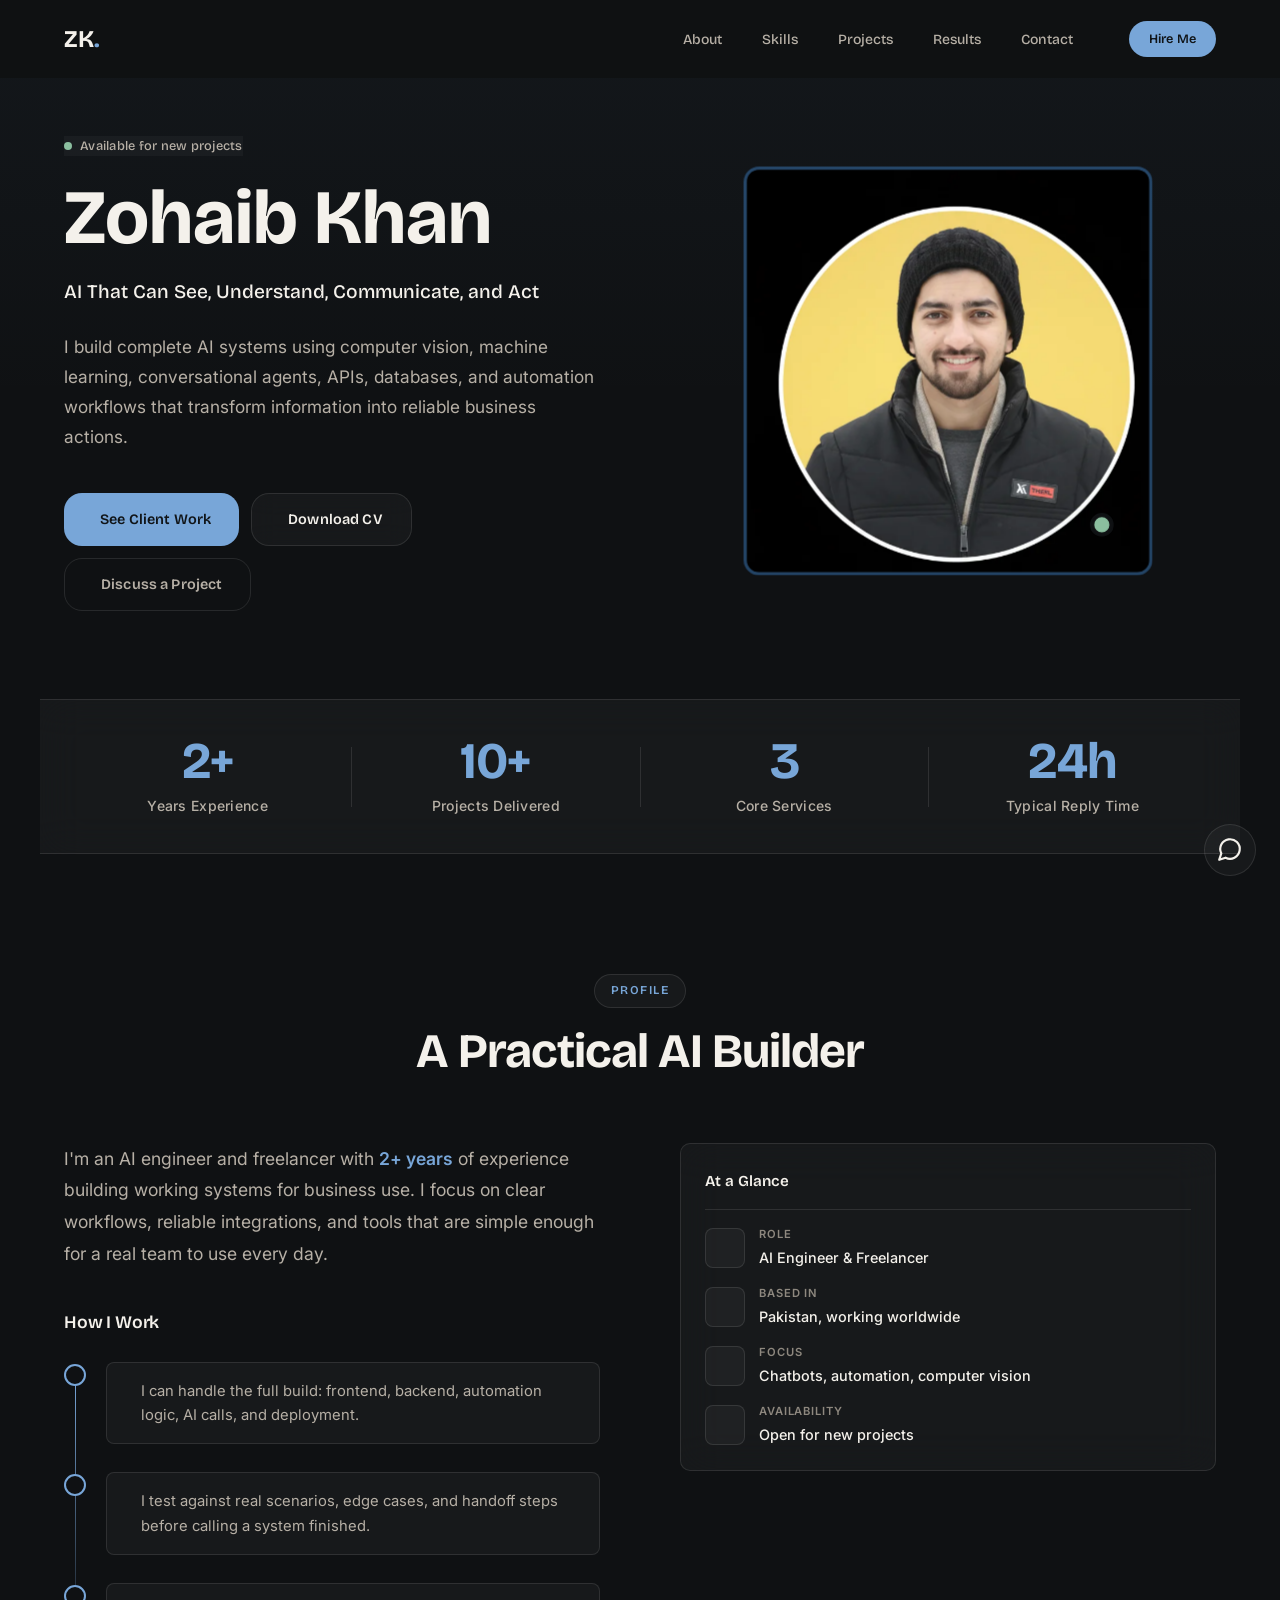
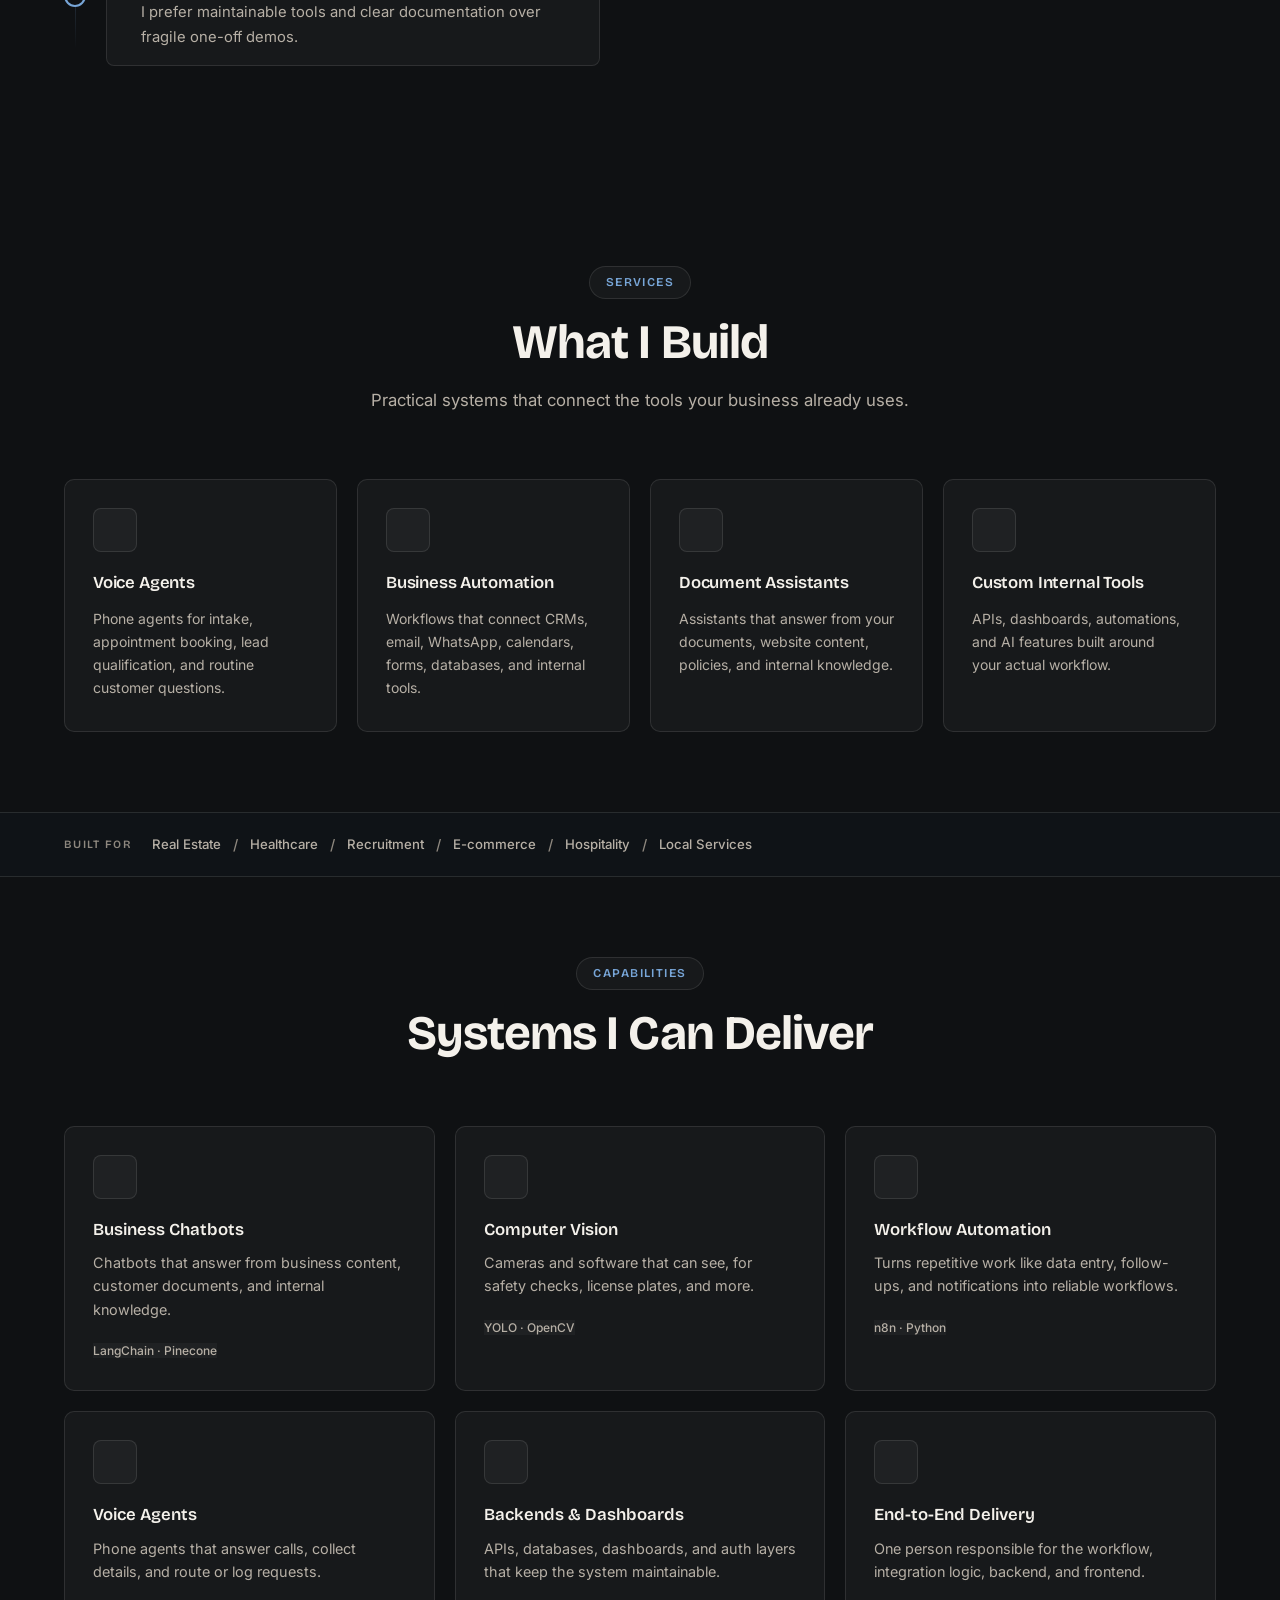
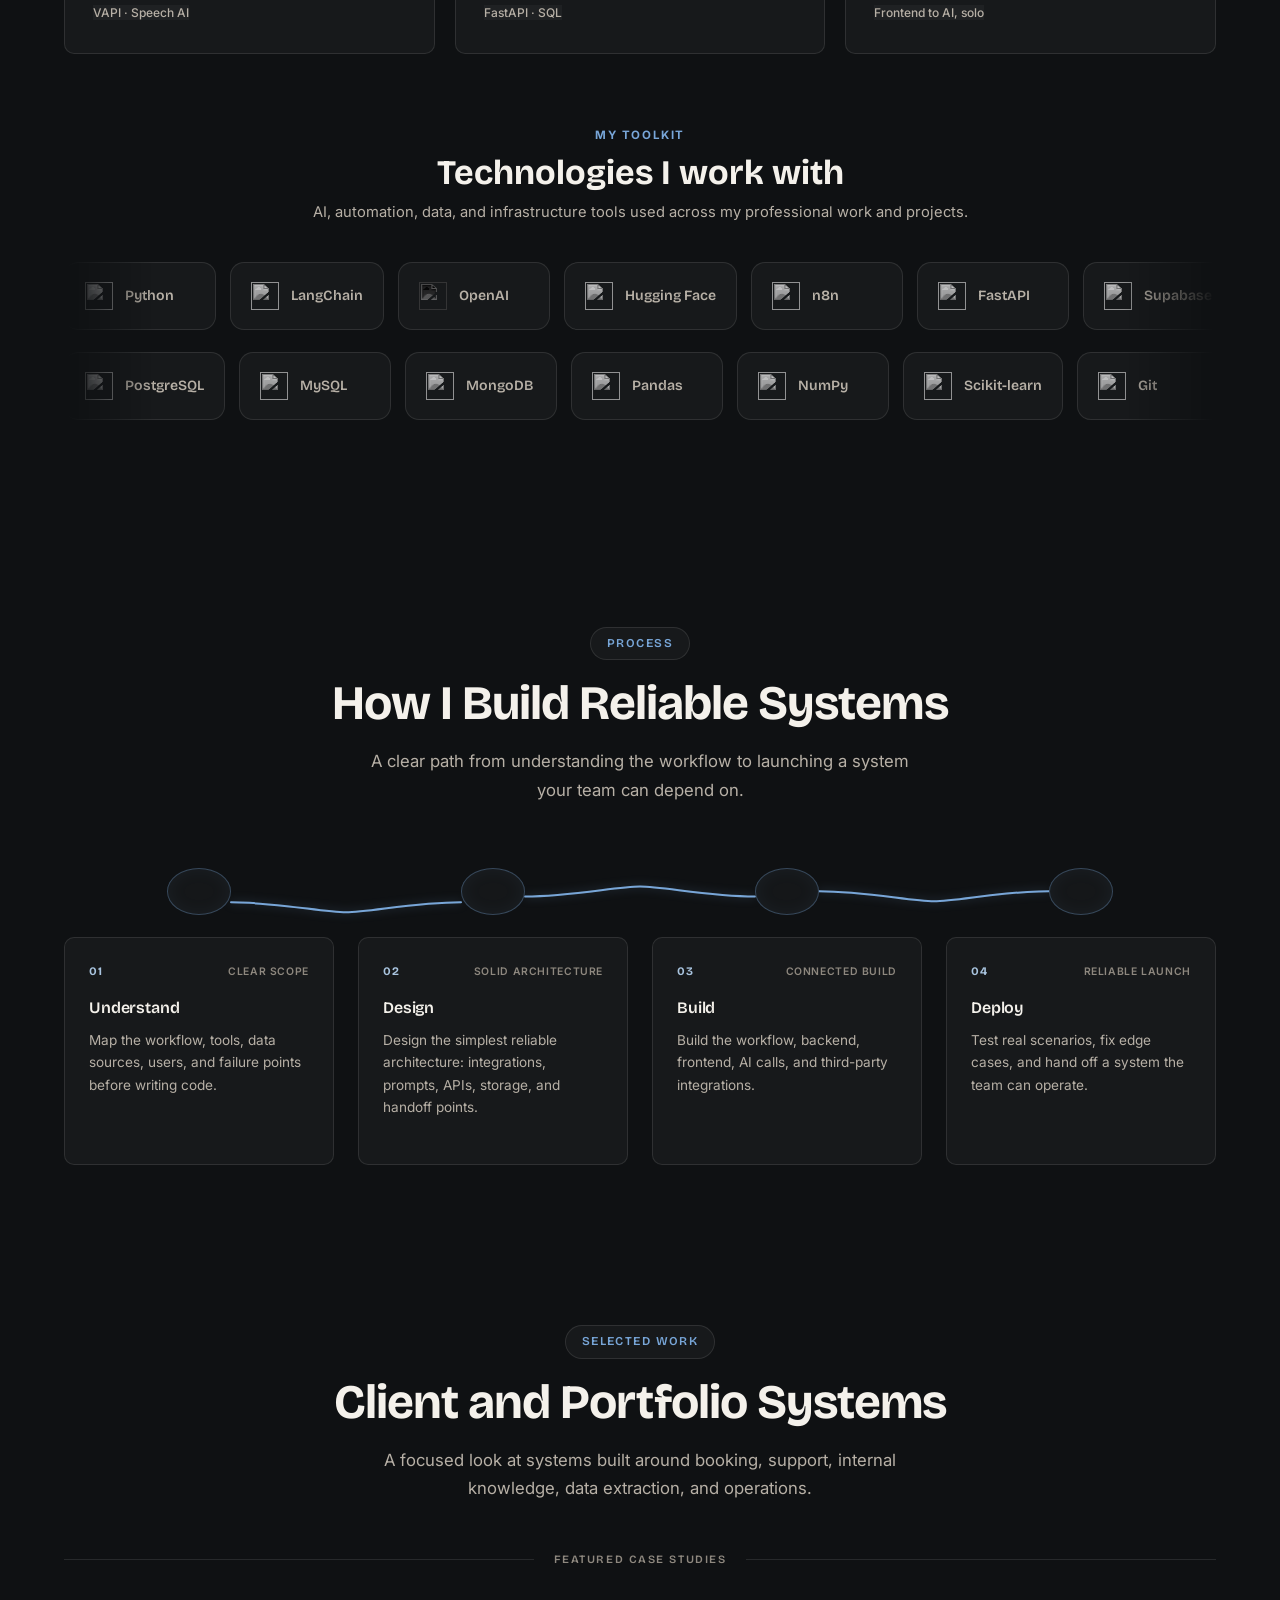
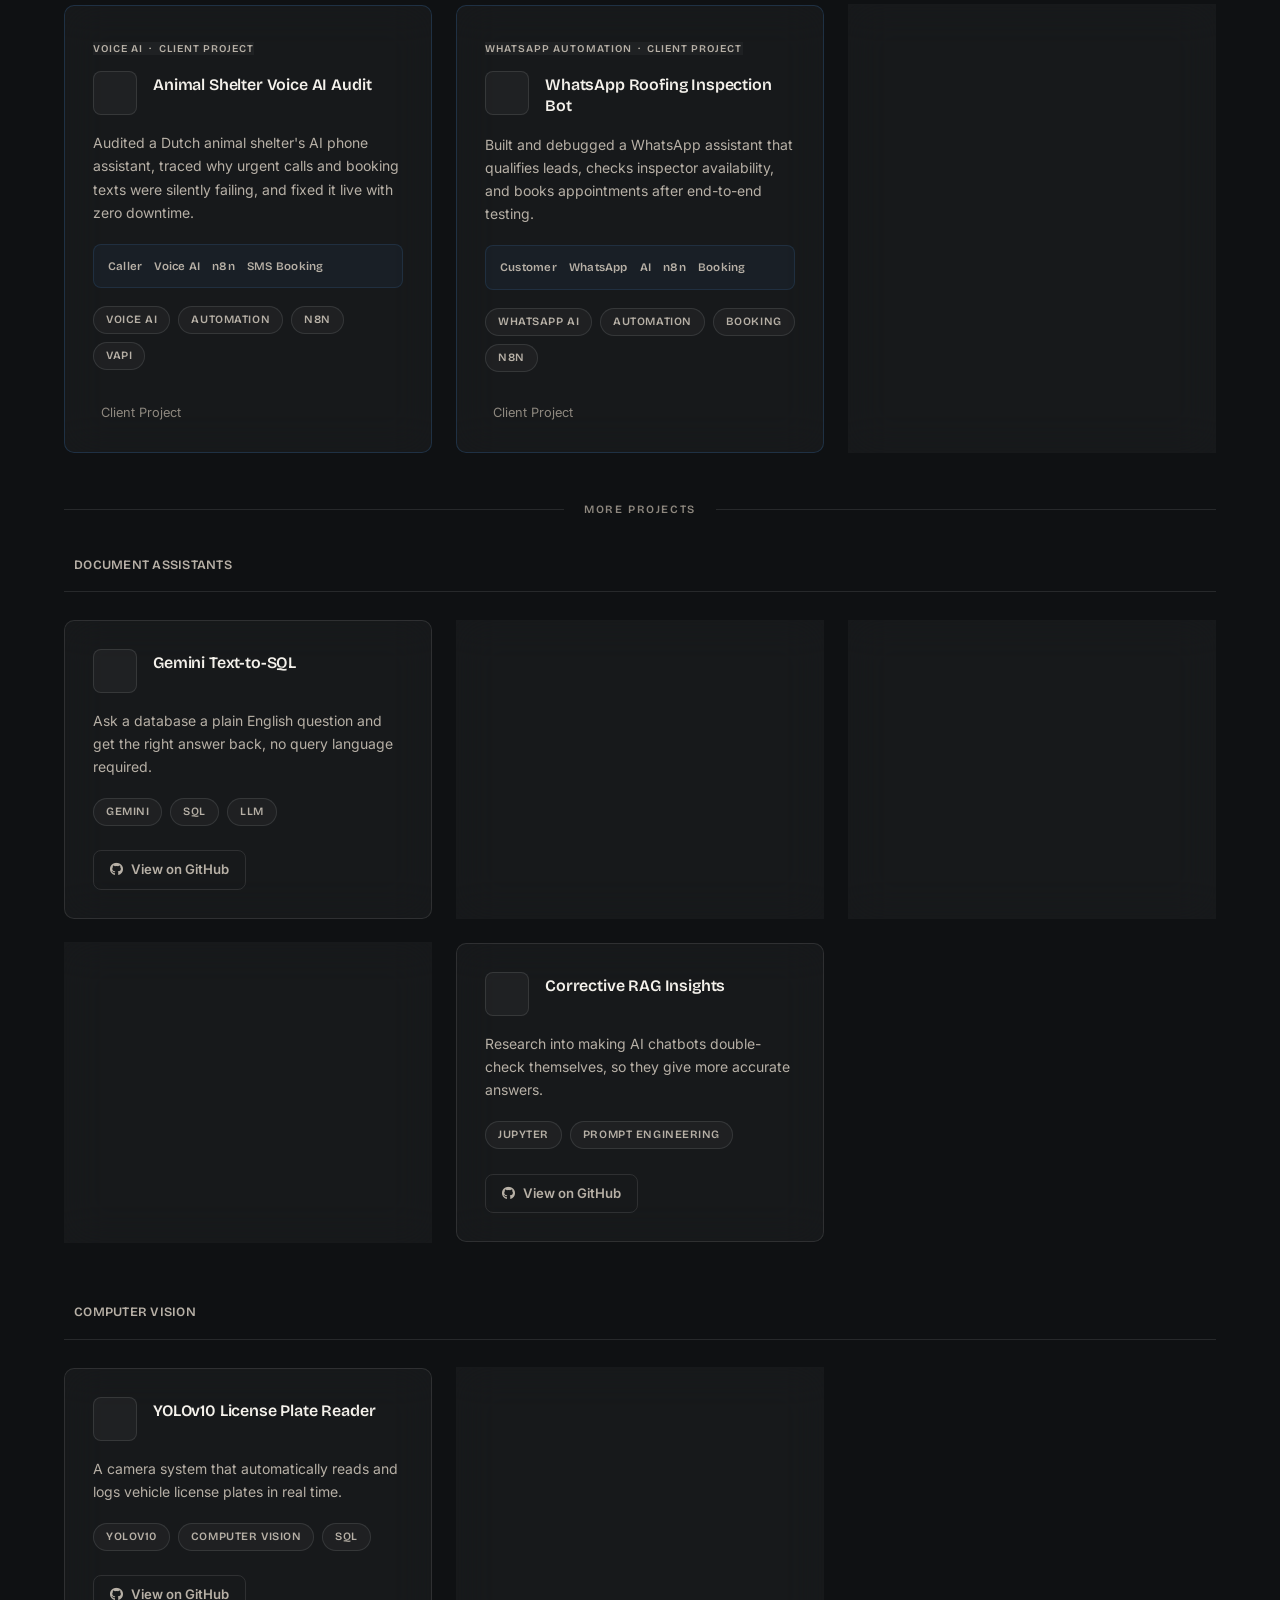
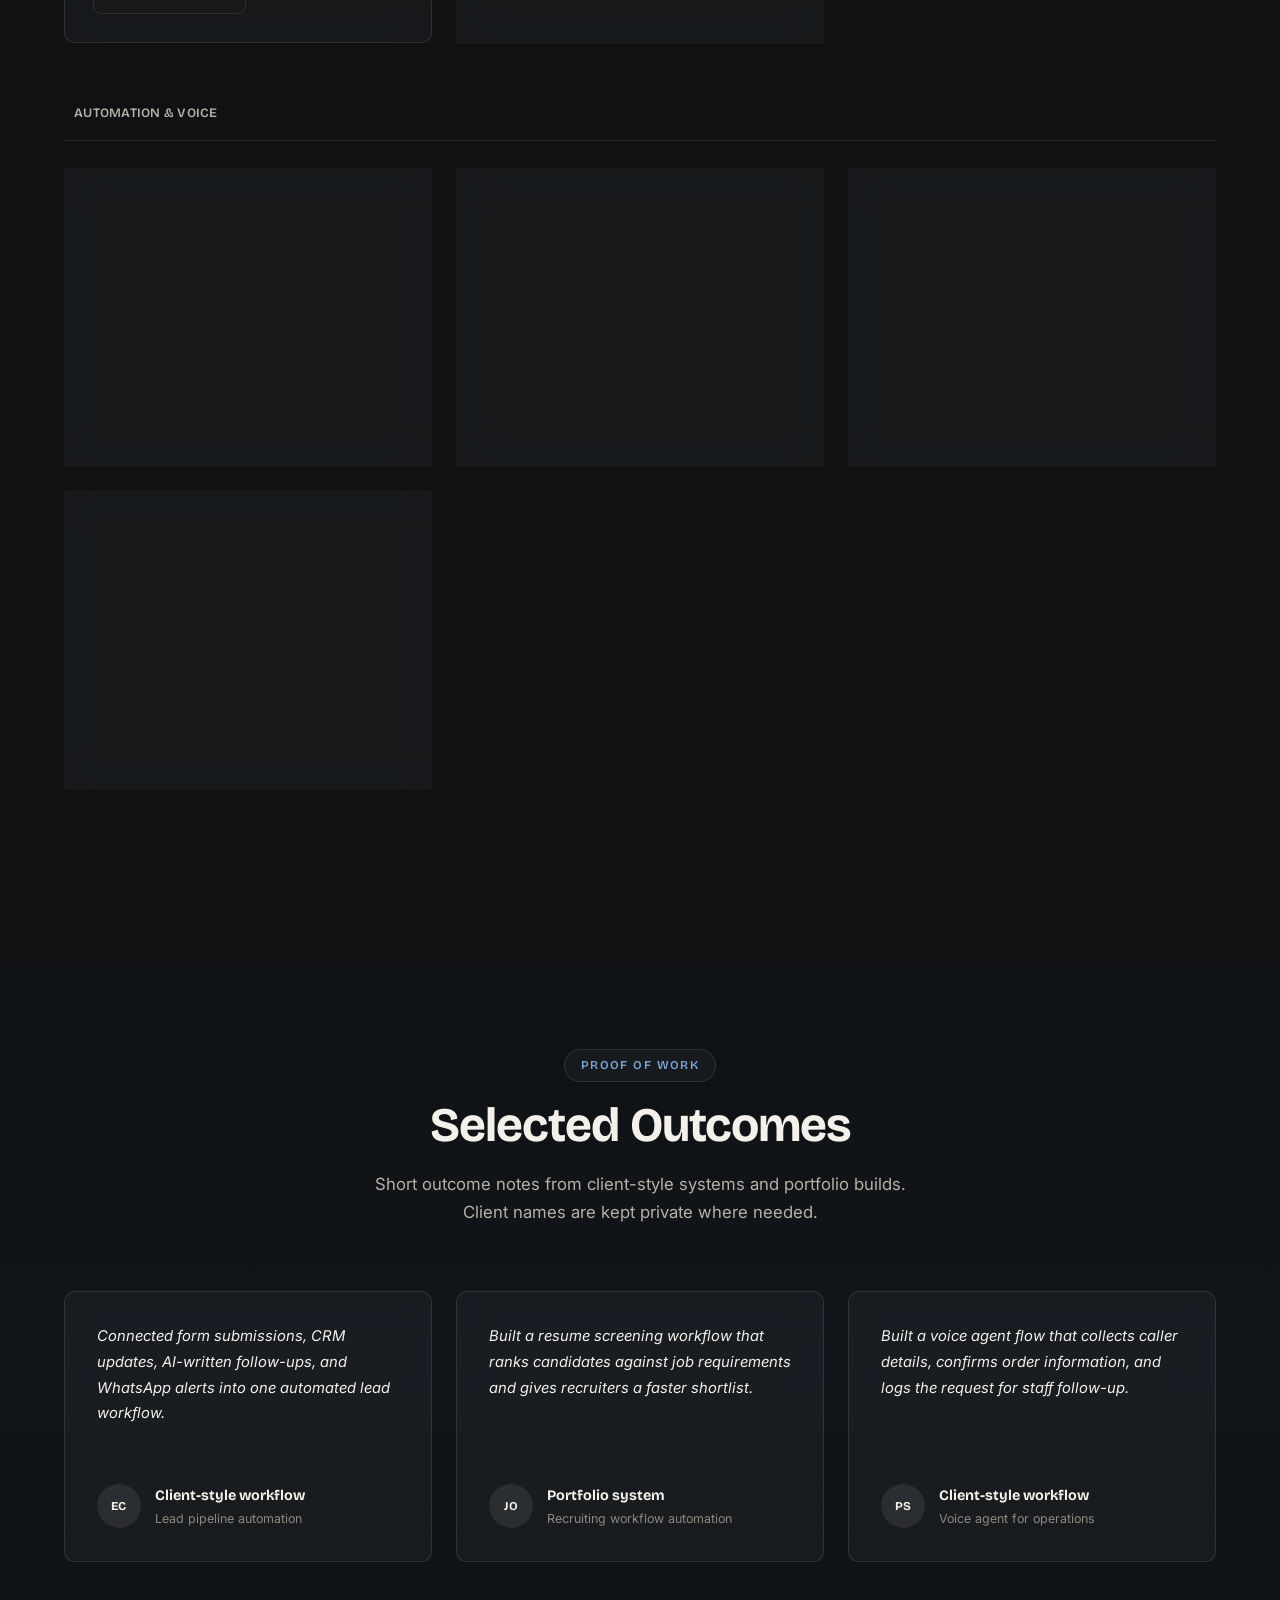
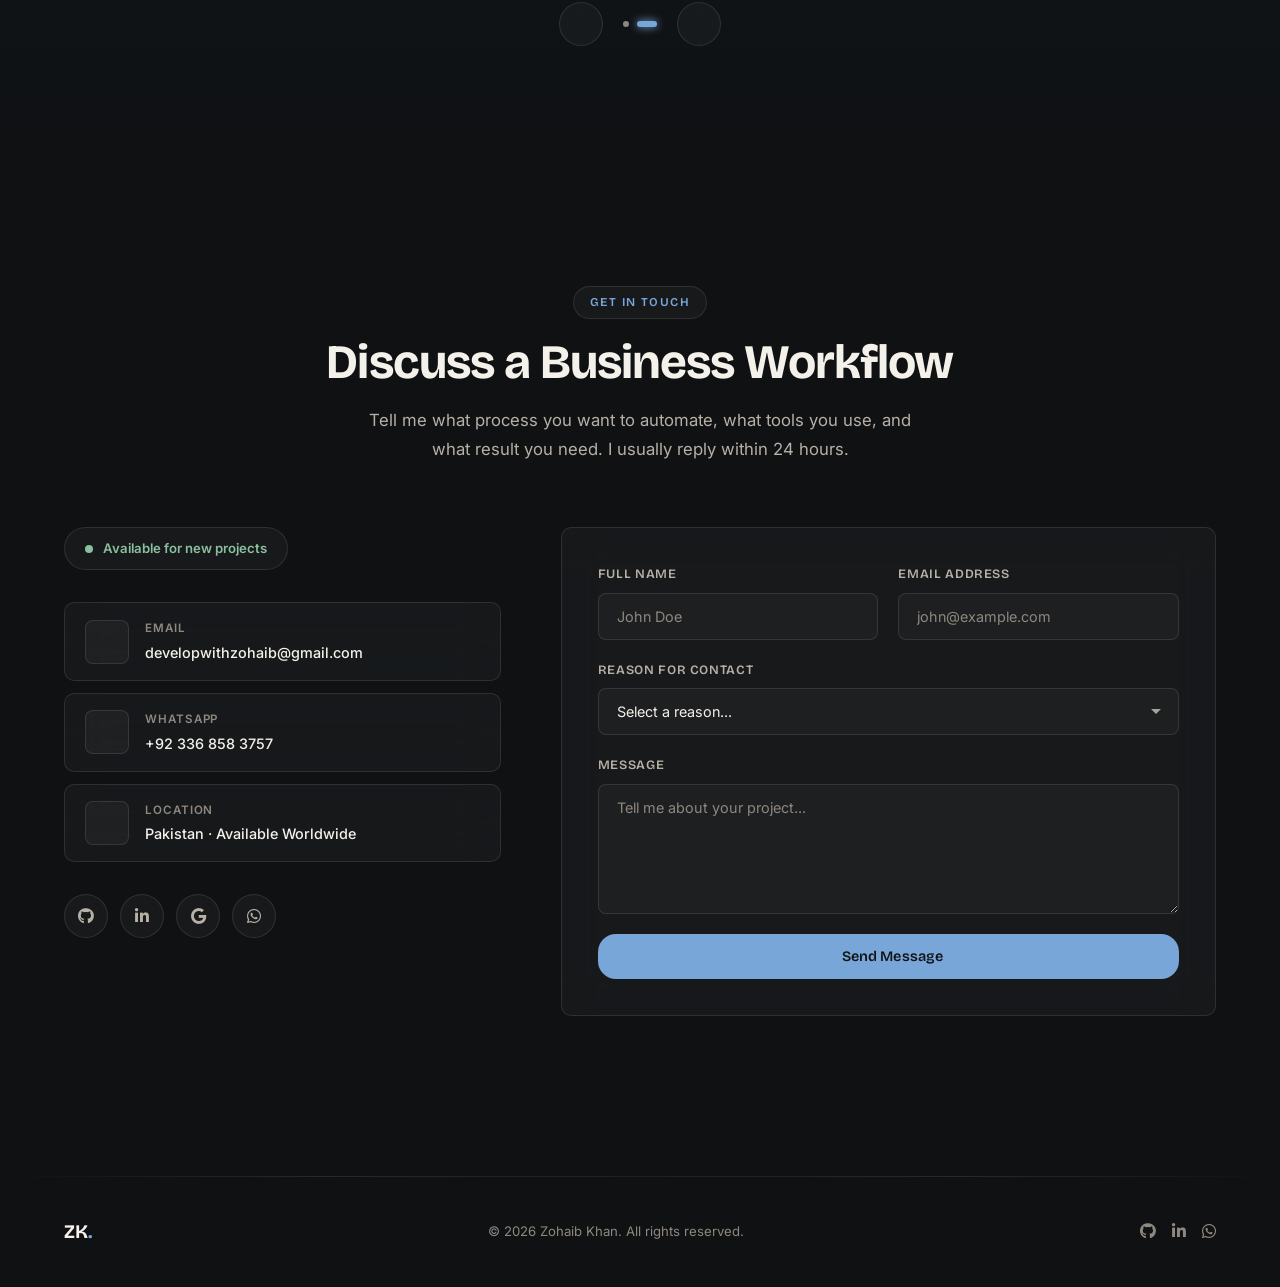
==== index.html @ 39e86a7a "Connect process curves at icon edges" ====
<!DOCTYPE html>
<html lang="en">
<head>
  <meta charset="UTF-8" />
  <meta name="viewport" content="width=device-width, initial-scale=1.0" />
  <title>Zohaib Khan | AI Engineer</title>
  <meta name="description" content="Zohaib Khan builds complete AI systems using computer vision, machine learning, conversational agents, APIs, databases, and automation workflows." />
  <meta name="author" content="Zohaib Khan" />
  <meta property="og:title" content="Zohaib Khan | AI Engineer" />
  <meta property="og:description" content="AI systems that combine computer vision, machine learning, conversational agents, and automation workflows." />
  <meta property="og:type" content="website" />

  <!-- Google Fonts -->
  <link rel="preconnect" href="https://fonts.googleapis.com" />
  <link rel="preconnect" href="https://fonts.gstatic.com" crossorigin />
  <link href="https://fonts.googleapis.com/css2?family=Bricolage+Grotesque:wght@400;500;600;700;800&family=Inter:wght@300;400;500;600&display=swap" rel="stylesheet" />

  <!-- Font Awesome -->
  <link rel="stylesheet" href="https://cdnjs.cloudflare.com/ajax/libs/font-awesome/6.4.0/css/all.min.css" />

  <!-- Lucide Icons -->
  <script src="https://unpkg.com/lucide@latest"></script>

  <!-- Three.js (backup) -->
  <script src="https://cdnjs.cloudflare.com/ajax/libs/three.js/r128/three.min.js"></script>

  <link rel="stylesheet" href="style.css?v=20260915-segmented-line" />
  <link rel="stylesheet" href="chatbot.css?v=20260912-trust" />
</head>
<body>

  <!-- ═══════════════════════════════════════════ NAVIGATION ═══ -->
  <nav id="navbar">
    <div class="nav-container">
      <a href="#hero" class="nav-logo">ZK<span class="logo-dot">.</span></a>

      <ul class="nav-links" id="navLinks">
        <li><a href="#about" class="nav-link">About</a></li>
        <li><a href="#skills" class="nav-link">Skills</a></li>
        <li><a href="#projects" class="nav-link">Projects</a></li>
        <li><a href="#reviews" class="nav-link">Results</a></li>
        <li><a href="#contact" class="nav-link">Contact</a></li>
      </ul>

      <a href="#contact" class="btn btn-sm btn-primary nav-cta">Hire Me</a>

      <button class="hamburger" id="hamburger" aria-label="Toggle navigation">
        <span></span><span></span><span></span>
      </button>
    </div>
  </nav>

  <!-- Mobile pill nav -->
  <nav class="mobile-pill-nav" id="mobilePillNav">
    <a href="#about" class="pill-link" aria-label="About"><i data-lucide="user"></i></a>
    <a href="#skills" class="pill-link" aria-label="Skills"><i data-lucide="zap"></i></a>
    <a href="#projects" class="pill-link" aria-label="Projects"><i data-lucide="layout-grid"></i></a>
    <a href="#reviews" class="pill-link" aria-label="Results"><i data-lucide="star"></i></a>
    <a href="#contact" class="pill-link" aria-label="Contact"><i data-lucide="mail"></i></a>
  </nav>

  <!-- ═══════════════════════════════════════════ HERO ═════════ -->
  <section id="hero" class="hero-section">
    <canvas id="heroCanvas"></canvas>
    <div id="hero3d"></div>

    <div class="hero-container">
      <div class="hero-content reveal">
        <p class="hero-eyebrow">
          <span class="badge-dot"></span>
          <span>Available for new projects</span>
        </p>

        <h1 class="hero-name">Zohaib <span class="gradient-text">Khan</span></h1>

        <p class="hero-subtitle">AI That Can See, Understand, Communicate, and Act</p>

        <p class="hero-description">
          I build complete AI systems using computer vision, machine learning, conversational agents, APIs, databases, and automation workflows that transform information into reliable business actions.
        </p>

        <div class="hero-actions">
          <a href="#projects" class="btn btn-primary magnetic-btn" id="btn-projects">
            <i data-lucide="layout-grid"></i> See Client Work
          </a>
          <a href="Zohaib_Ai_Engineer_CV.pdf" download class="btn btn-secondary magnetic-btn" id="btn-cv">
            <i data-lucide="download"></i> Download CV
          </a>
          <a href="#contact" class="btn btn-ghost magnetic-btn" id="btn-talk">
            <i data-lucide="message-circle"></i> Discuss a Project
          </a>
        </div>
      </div>

      <div class="hero-image reveal">
        <div class="image-frame">
          <img
            src="linkedin_profile_picture.webp"
            alt="Zohaib Khan, AI Engineer"
            id="profile-img"
            onerror="this.src='https://avatars.githubusercontent.com/u/230161691?v=4'"
          />
          <div class="image-glow"></div>
          <div class="presence-dot" aria-hidden="true"></div>
        </div>
      </div>
    </div>

    <div class="hero-scroll-hint">
      <span>Scroll to explore</span>
      <div class="scroll-line"></div>
    </div>
  </section>

  <!-- ═══════════════════════════════════════════ STATS ════════ -->
  <section id="stats" class="stats-section">
    <div class="stats-container">
      <div class="stat-item reveal">
        <div class="stat-number" data-target="2" data-suffix="+">0</div>
        <div class="stat-label">Years Experience</div>
      </div>
      <div class="stat-divider"></div>
      <div class="stat-item reveal">
        <div class="stat-number" data-target="10" data-suffix="+">0</div>
        <div class="stat-label">Projects Delivered</div>
      </div>
      <div class="stat-divider"></div>
      <div class="stat-item reveal">
        <div class="stat-number" data-target="3" data-suffix="">0</div>
        <div class="stat-label">Core Services</div>
      </div>
      <div class="stat-divider"></div>
      <div class="stat-item reveal">
        <div class="stat-number" data-target="24" data-suffix="h">0</div>
        <div class="stat-label">Typical Reply Time</div>
      </div>
    </div>
  </section>

  <!-- ═══════════════════════════════════════════ ABOUT ════════ -->
  <section id="about" class="about-section">
    <div class="section-container">
      <div class="section-header reveal">
        <span class="section-tag">Profile</span>
        <h2 class="section-title">A Practical <span class="gradient-text">AI Builder</span></h2>
      </div>

      <div class="about-grid">
        <div class="about-text reveal">
          <p class="about-lead">
            I'm an AI engineer and freelancer with <strong>2+ years</strong> of experience building working systems for business use. I focus on clear workflows, reliable integrations, and tools that are simple enough for a real team to use every day.
          </p>

          <h3 class="about-subtitle">How I Work</h3>
          <div class="about-timeline">
            <div class="timeline-item reveal">
              <div class="timeline-dot"></div>
              <div class="timeline-content">
                <div class="timeline-icon"><i data-lucide="layers"></i></div>
                <p>I can handle the full build: frontend, backend, automation logic, AI calls, and deployment.</p>
              </div>
            </div>
            <div class="timeline-item reveal">
              <div class="timeline-dot"></div>
              <div class="timeline-content">
                <div class="timeline-icon"><i data-lucide="target"></i></div>
                <p>I test against real scenarios, edge cases, and handoff steps before calling a system finished.</p>
              </div>
            </div>
            <div class="timeline-item reveal">
              <div class="timeline-dot"></div>
              <div class="timeline-content">
                <div class="timeline-icon"><i data-lucide="code-2"></i></div>
                <p>I prefer maintainable tools and clear documentation over fragile one-off demos.</p>
              </div>
            </div>
          </div>
        </div>

        <div class="about-visual reveal">
          <div class="about-card glass-card" data-tilt>
            <div class="card-shimmer"></div>
            <div class="card-glare"></div>
            <div class="quickfacts-header">
              <span class="quickfacts-title">At a Glance</span>
            </div>
            <div class="quickfacts-list">
              <div class="quickfacts-item">
                <div class="quickfacts-icon"><i data-lucide="user"></i></div>
                <div class="quickfacts-detail">
                  <span class="quickfacts-label">Role</span>
                  <span class="quickfacts-value">AI Engineer &amp; Freelancer</span>
                </div>
              </div>
              <div class="quickfacts-item">
                <div class="quickfacts-icon"><i data-lucide="map-pin"></i></div>
                <div class="quickfacts-detail">
                  <span class="quickfacts-label">Based In</span>
                  <span class="quickfacts-value">Pakistan, working worldwide</span>
                </div>
              </div>
              <div class="quickfacts-item">
                <div class="quickfacts-icon"><i data-lucide="target"></i></div>
                <div class="quickfacts-detail">
                  <span class="quickfacts-label">Focus</span>
                  <span class="quickfacts-value">Chatbots, automation, computer vision</span>
                </div>
              </div>
              <div class="quickfacts-item">
                <div class="quickfacts-icon"><i data-lucide="circle-check"></i></div>
                <div class="quickfacts-detail">
                  <span class="quickfacts-label">Availability</span>
                  <span class="quickfacts-value">Open for new projects</span>
                </div>
              </div>
            </div>
          </div>
        </div>
      </div>
    </div>
  </section>

  <!-- ═══════════════════════════════════════════ WHAT I BUILD ══ -->
  <section id="what-i-build" class="what-i-build-section">
    <div class="section-container">
      <div class="section-header reveal">
        <span class="section-tag">Services</span>
        <h2 class="section-title">What I <span class="gradient-text">Build</span></h2>
        <p class="section-desc">Practical systems that connect the tools your business already uses.</p>
      </div>

      <div class="wib-grid">
        <div class="wib-card reveal">
          <div class="wib-icon"><i data-lucide="mic"></i></div>
          <h3 class="wib-title">Voice Agents</h3>
          <p class="wib-desc">Phone agents for intake, appointment booking, lead qualification, and routine customer questions.</p>
        </div>
        <div class="wib-card reveal">
          <div class="wib-icon"><i data-lucide="cog"></i></div>
          <h3 class="wib-title">Business Automation</h3>
          <p class="wib-desc">Workflows that connect CRMs, email, WhatsApp, calendars, forms, databases, and internal tools.</p>
        </div>
        <div class="wib-card reveal">
          <div class="wib-icon"><i data-lucide="bot"></i></div>
          <h3 class="wib-title">Document Assistants</h3>
          <p class="wib-desc">Assistants that answer from your documents, website content, policies, and internal knowledge.</p>
        </div>
        <div class="wib-card reveal">
          <div class="wib-icon"><i data-lucide="server"></i></div>
          <h3 class="wib-title">Custom Internal Tools</h3>
          <p class="wib-desc">APIs, dashboards, automations, and AI features built around your actual workflow.</p>
        </div>
      </div>
    </div>
  </section>

  <!-- ═══════════════════════════════════════════ INDUSTRIES ═══ -->
  <div class="industries-strip">
    <div class="section-container">
      <div class="industries-inner">
        <span class="industries-label">Built for</span>
        <div class="industries-list">
          <span>Real Estate</span>
          <span class="sep">/</span>
          <span>Healthcare</span>
          <span class="sep">/</span>
          <span>Recruitment</span>
          <span class="sep">/</span>
          <span>E-commerce</span>
          <span class="sep">/</span>
          <span>Hospitality</span>
          <span class="sep">/</span>
          <span>Local Services</span>
        </div>
      </div>
    </div>
  </div>

  <!-- ═══════════════════════════════════════════ SKILLS ═══════ -->
  <section id="skills" class="skills-section">
    <div class="section-container">
      <div class="section-header reveal">
        <span class="section-tag">Capabilities</span>
        <h2 class="section-title">Systems I Can <span class="gradient-text">Deliver</span></h2>
      </div>

      <div class="skills-grid">
        <div class="skill-tile">
          <div class="skill-tile-icon"><i data-lucide="bot"></i></div>
          <h4 class="skill-tile-title">Business Chatbots</h4>
          <p class="skill-tile-desc">Chatbots that answer from business content, customer documents, and internal knowledge.</p>
          <span class="skill-tile-tags">LangChain &middot; Pinecone</span>
        </div>
        <div class="skill-tile">
          <div class="skill-tile-icon"><i data-lucide="eye"></i></div>
          <h4 class="skill-tile-title">Computer Vision</h4>
          <p class="skill-tile-desc">Cameras and software that can see, for safety checks, license plates, and more.</p>
          <span class="skill-tile-tags">YOLO &middot; OpenCV</span>
        </div>
        <div class="skill-tile">
          <div class="skill-tile-icon"><i data-lucide="cog"></i></div>
          <h4 class="skill-tile-title">Workflow Automation</h4>
          <p class="skill-tile-desc">Turns repetitive work like data entry, follow-ups, and notifications into reliable workflows.</p>
          <span class="skill-tile-tags">n8n &middot; Python</span>
        </div>
        <div class="skill-tile">
          <div class="skill-tile-icon"><i data-lucide="mic"></i></div>
          <h4 class="skill-tile-title">Voice Agents</h4>
          <p class="skill-tile-desc">Phone agents that answer calls, collect details, and route or log requests.</p>
          <span class="skill-tile-tags">VAPI &middot; Speech AI</span>
        </div>
        <div class="skill-tile">
          <div class="skill-tile-icon"><i data-lucide="server"></i></div>
          <h4 class="skill-tile-title">Backends &amp; Dashboards</h4>
          <p class="skill-tile-desc">APIs, databases, dashboards, and auth layers that keep the system maintainable.</p>
          <span class="skill-tile-tags">FastAPI &middot; SQL</span>
        </div>
        <div class="skill-tile">
          <div class="skill-tile-icon"><i data-lucide="layout-grid"></i></div>
          <h4 class="skill-tile-title">End-to-End Delivery</h4>
          <p class="skill-tile-desc">One person responsible for the workflow, integration logic, backend, and frontend.</p>
          <span class="skill-tile-tags">Frontend to AI, solo</span>
        </div>
      </div>

      <div class="tech-stack" aria-labelledby="tech-stack-title">
        <div class="tech-stack-heading reveal">
          <span class="tech-stack-kicker">My toolkit</span>
          <h3 id="tech-stack-title">Technologies I work with</h3>
          <p>AI, automation, data, and infrastructure tools used across my professional work and projects.</p>
        </div>

        <div class="logo-marquee" tabindex="0" aria-label="AI and automation technologies. Focus or hover to pause.">
          <div class="logo-marquee-track">
            <div class="logo-marquee-group" role="list">
              <span class="tech-logo" role="listitem"><img src="https://cdn.simpleicons.org/python" alt="" loading="lazy" /><span>Python</span></span>
              <span class="tech-logo" role="listitem"><img src="https://cdn.simpleicons.org/langchain" alt="" loading="lazy" /><span>LangChain</span></span>
              <span class="tech-logo" role="listitem"><img class="logo-invert" src="https://cdn.jsdelivr.net/npm/simple-icons@latest/icons/openai.svg" alt="" loading="lazy" /><span>OpenAI</span></span>
              <span class="tech-logo" role="listitem"><img src="https://cdn.simpleicons.org/huggingface" alt="" loading="lazy" /><span>Hugging Face</span></span>
              <span class="tech-logo" role="listitem"><img src="https://cdn.simpleicons.org/n8n" alt="" loading="lazy" /><span>n8n</span></span>
              <span class="tech-logo" role="listitem"><img src="https://cdn.simpleicons.org/fastapi" alt="" loading="lazy" /><span>FastAPI</span></span>
              <span class="tech-logo" role="listitem"><img src="https://cdn.simpleicons.org/supabase" alt="" loading="lazy" /><span>Supabase</span></span>
              <span class="tech-logo" role="listitem"><img src="https://cdn.simpleicons.org/elevenlabs" alt="" loading="lazy" /><span>ElevenLabs</span></span>
            </div>
            <div class="logo-marquee-group" aria-hidden="true">
              <span class="tech-logo"><img src="https://cdn.simpleicons.org/python" alt="" loading="lazy" /><span>Python</span></span>
              <span class="tech-logo"><img src="https://cdn.simpleicons.org/langchain" alt="" loading="lazy" /><span>LangChain</span></span>
              <span class="tech-logo"><img class="logo-invert" src="https://cdn.jsdelivr.net/npm/simple-icons@latest/icons/openai.svg" alt="" loading="lazy" /><span>OpenAI</span></span>
              <span class="tech-logo"><img src="https://cdn.simpleicons.org/huggingface" alt="" loading="lazy" /><span>Hugging Face</span></span>
              <span class="tech-logo"><img src="https://cdn.simpleicons.org/n8n" alt="" loading="lazy" /><span>n8n</span></span>
              <span class="tech-logo"><img src="https://cdn.simpleicons.org/fastapi" alt="" loading="lazy" /><span>FastAPI</span></span>
              <span class="tech-logo"><img src="https://cdn.simpleicons.org/supabase" alt="" loading="lazy" /><span>Supabase</span></span>
              <span class="tech-logo"><img src="https://cdn.simpleicons.org/elevenlabs" alt="" loading="lazy" /><span>ElevenLabs</span></span>
            </div>
          </div>
        </div>

        <div class="logo-marquee logo-marquee-reverse" tabindex="0" aria-label="Data and development technologies. Focus or hover to pause.">
          <div class="logo-marquee-track">
            <div class="logo-marquee-group" role="list">
              <span class="tech-logo" role="listitem"><img src="https://cdn.simpleicons.org/postgresql" alt="" loading="lazy" /><span>PostgreSQL</span></span>
              <span class="tech-logo" role="listitem"><img src="https://cdn.simpleicons.org/mysql" alt="" loading="lazy" /><span>MySQL</span></span>
              <span class="tech-logo" role="listitem"><img src="https://cdn.simpleicons.org/mongodb" alt="" loading="lazy" /><span>MongoDB</span></span>
              <span class="tech-logo" role="listitem"><img src="https://cdn.simpleicons.org/pandas" alt="" loading="lazy" /><span>Pandas</span></span>
              <span class="tech-logo" role="listitem"><img src="https://cdn.simpleicons.org/numpy" alt="" loading="lazy" /><span>NumPy</span></span>
              <span class="tech-logo" role="listitem"><img src="https://cdn.simpleicons.org/scikitlearn" alt="" loading="lazy" /><span>Scikit-learn</span></span>
              <span class="tech-logo" role="listitem"><img src="https://cdn.simpleicons.org/git" alt="" loading="lazy" /><span>Git</span></span>
              <span class="tech-logo" role="listitem"><img class="logo-invert" src="https://cdn.jsdelivr.net/npm/simple-icons@latest/icons/github.svg" alt="" loading="lazy" /><span>GitHub</span></span>
            </div>
            <div class="logo-marquee-group" aria-hidden="true">
              <span class="tech-logo"><img src="https://cdn.simpleicons.org/postgresql" alt="" loading="lazy" /><span>PostgreSQL</span></span>
              <span class="tech-logo"><img src="https://cdn.simpleicons.org/mysql" alt="" loading="lazy" /><span>MySQL</span></span>
              <span class="tech-logo"><img src="https://cdn.simpleicons.org/mongodb" alt="" loading="lazy" /><span>MongoDB</span></span>
              <span class="tech-logo"><img src="https://cdn.simpleicons.org/pandas" alt="" loading="lazy" /><span>Pandas</span></span>
              <span class="tech-logo"><img src="https://cdn.simpleicons.org/numpy" alt="" loading="lazy" /><span>NumPy</span></span>
              <span class="tech-logo"><img src="https://cdn.simpleicons.org/scikitlearn" alt="" loading="lazy" /><span>Scikit-learn</span></span>
              <span class="tech-logo"><img src="https://cdn.simpleicons.org/git" alt="" loading="lazy" /><span>Git</span></span>
              <span class="tech-logo"><img class="logo-invert" src="https://cdn.jsdelivr.net/npm/simple-icons@latest/icons/github.svg" alt="" loading="lazy" /><span>GitHub</span></span>
            </div>
          </div>
        </div>
      </div>
    </div>
  </section>

  <!-- ═══════════════════════════════════════════ HOW I WORK ════ -->
  <section id="how-i-work" class="process-section">
    <div class="section-container">
      <div class="section-header reveal">
        <span class="section-tag">Process</span>
        <h2 class="section-title">How I Build <span class="gradient-text">Reliable Systems</span></h2>
        <p class="section-desc">A clear path from understanding the workflow to launching a system your team can depend on.</p>
      </div>

      <div class="process-steps" data-process-timeline tabindex="0" aria-label="Four-stage delivery process. Hover or focus to animate the workflow.">
        <svg class="process-line process-line-desktop" viewBox="0 0 1000 64" preserveAspectRatio="none" aria-hidden="true" focusable="false">
          <path class="process-line-base" pathLength="1" d="M 0 32 C 115 8, 220 56, 333 32 S 552 8, 667 32 S 885 56, 1000 32" />
          <path class="process-line-fill" pathLength="1" d="M 0 32 C 115 8, 220 56, 333 32 S 552 8, 667 32 S 885 56, 1000 32" />
          <path class="process-line-flow" pathLength="1" d="M 0 32 C 115 8, 220 56, 333 32 S 552 8, 667 32 S 885 56, 1000 32" />
        </svg>
        <svg class="process-line process-line-mobile" viewBox="0 0 52 1000" preserveAspectRatio="none" aria-hidden="true" focusable="false">
          <path class="process-line-base" pathLength="1" d="M 26 0 C 18 115, 34 220, 26 333 S 18 552, 26 667 S 34 885, 26 1000" />
          <path class="process-line-fill" pathLength="1" d="M 26 0 C 18 115, 34 220, 26 333 S 18 552, 26 667 S 34 885, 26 1000" />
          <path class="process-line-flow" pathLength="1" d="M 26 0 C 18 115, 34 220, 26 333 S 18 552, 26 667 S 34 885, 26 1000" />
        </svg>

        <article class="process-step" style="--process-delay: 0.08s">
          <div class="process-marker" aria-hidden="true"><i data-lucide="search"></i></div>
          <div class="process-step-content">
            <div class="process-step-meta"><span class="process-step-number">01</span><span class="process-outcome">Clear scope</span></div>
            <h3 class="process-step-title">Understand</h3>
            <p class="process-step-desc">Map the workflow, tools, data sources, users, and failure points before writing code.</p>
          </div>
        </article>

        <article class="process-step" style="--process-delay: 0.22s">
          <div class="process-marker" aria-hidden="true"><i data-lucide="waypoints"></i></div>
          <div class="process-step-content">
            <div class="process-step-meta"><span class="process-step-number">02</span><span class="process-outcome">Solid architecture</span></div>
            <h3 class="process-step-title">Design</h3>
            <p class="process-step-desc">Design the simplest reliable architecture: integrations, prompts, APIs, storage, and handoff points.</p>
          </div>
        </article>

        <article class="process-step" style="--process-delay: 0.36s">
          <div class="process-marker" aria-hidden="true"><i data-lucide="code-2"></i></div>
          <div class="process-step-content">
            <div class="process-step-meta"><span class="process-step-number">03</span><span class="process-outcome">Connected build</span></div>
            <h3 class="process-step-title">Build</h3>
            <p class="process-step-desc">Build the workflow, backend, frontend, AI calls, and third-party integrations.</p>
          </div>
        </article>

        <article class="process-step" style="--process-delay: 0.5s">
          <div class="process-marker" aria-hidden="true"><i data-lucide="rocket"></i></div>
          <div class="process-step-content">
            <div class="process-step-meta"><span class="process-step-number">04</span><span class="process-outcome">Reliable launch</span></div>
            <h3 class="process-step-title">Deploy</h3>
            <p class="process-step-desc">Test real scenarios, fix edge cases, and hand off a system the team can operate.</p>
          </div>
        </article>
      </div>
    </div>
  </section>

  <!-- ═══════════════════════════════════════════ PROJECTS ═════ -->
  <section id="projects" class="projects-section">
    <div class="section-container">
      <div class="section-header reveal">
        <span class="section-tag">Selected Work</span>
        <h2 class="section-title">Client and Portfolio <span class="gradient-text">Systems</span></h2>
        <p class="section-desc">A focused look at systems built around booking, support, internal knowledge, data extraction, and operations.</p>
      </div>

      <!-- ── Featured Case Studies ────────────────────────── -->
      <div class="projects-label reveal">
        <span class="projects-label-line"></span>
        <span class="projects-label-text">Featured Case Studies</span>
        <span class="projects-label-line"></span>
      </div>

      <div class="featured-projects-grid">

        <!-- Animal Faith voice AI audit -->
        <div class="project-card featured-project-card reveal">
          <div class="card-shimmer"></div>
          <div class="card-glare"></div>
          <div class="featured-card-eyebrow">
            <span class="featured-type-tag">Voice AI &nbsp;·&nbsp; Client Project</span>
          </div>
          <div class="card-header">
            <div class="card-icon"><i data-lucide="phone-call"></i></div>
            <h4 class="card-title">Animal Shelter Voice AI Audit</h4>
          </div>
          <p class="card-desc">Audited a Dutch animal shelter's AI phone assistant, traced why urgent calls and booking texts were silently failing, and fixed it live with zero downtime.</p>
          <div class="project-flow">
            <span>Caller</span>
            <i data-lucide="arrow-right"></i>
            <span>Voice AI</span>
            <i data-lucide="arrow-right"></i>
            <span>n8n</span>
            <i data-lucide="arrow-right"></i>
            <span>SMS Booking</span>
          </div>
          <div class="card-tags">
            <span class="tag">Voice AI</span>
            <span class="tag">Automation</span>
            <span class="tag">n8n</span>
            <span class="tag">VAPI</span>
          </div>
          <div class="card-footer">
            <span class="no-link-label"><i data-lucide="lock"></i> Client Project</span>
          </div>
        </div>

        <!-- DakCentrale WhatsApp booking bot -->
        <div class="project-card featured-project-card reveal">
          <div class="card-shimmer"></div>
          <div class="card-glare"></div>
          <div class="featured-card-eyebrow">
            <span class="featured-type-tag">WhatsApp Automation &nbsp;·&nbsp; Client Project</span>
          </div>
          <div class="card-header">
            <div class="card-icon"><i data-lucide="calendar-check"></i></div>
            <h4 class="card-title">WhatsApp Roofing Inspection Bot</h4>
          </div>
          <p class="card-desc">Built and debugged a WhatsApp assistant that qualifies leads, checks inspector availability, and books appointments after end-to-end testing.</p>
          <div class="project-flow">
            <span>Customer</span>
            <i data-lucide="arrow-right"></i>
            <span>WhatsApp</span>
            <i data-lucide="arrow-right"></i>
            <span>AI</span>
            <i data-lucide="arrow-right"></i>
            <span>n8n</span>
            <i data-lucide="arrow-right"></i>
            <span>Booking</span>
          </div>
          <div class="card-tags">
            <span class="tag">WhatsApp AI</span>
            <span class="tag">Automation</span>
            <span class="tag">Booking</span>
            <span class="tag">n8n</span>
          </div>
          <div class="card-footer">
            <span class="no-link-label"><i data-lucide="lock"></i> Client Project</span>
          </div>
        </div>

        <!-- Ora FacePass outbound sales voice agent -->
        <div class="project-card featured-project-card reveal">
          <div class="card-shimmer"></div>
          <div class="card-glare"></div>
          <div class="featured-card-eyebrow">
            <span class="featured-type-tag">Voice AI &nbsp;·&nbsp; Client Project</span>
          </div>
          <div class="card-header">
            <div class="card-icon"><i data-lucide="phone-outgoing"></i></div>
            <h4 class="card-title">Outbound AI Sales Caller Audit</h4>
          </div>
          <p class="card-desc">Audited an AI voice sales system, fixed a broken demo-booking flow, and planned a safe path to scale it to 1,000 more calls without blowing the automation budget.</p>
          <div class="project-flow">
            <span>Lead List</span>
            <i data-lucide="arrow-right"></i>
            <span>Voice AI</span>
            <i data-lucide="arrow-right"></i>
            <span>CRM</span>
            <i data-lucide="arrow-right"></i>
            <span>Demo Booked</span>
          </div>
          <div class="card-tags">
            <span class="tag">Voice AI</span>
            <span class="tag">n8n</span>
            <span class="tag">CRM</span>
            <span class="tag">VAPI</span>
          </div>
          <div class="card-footer">
            <span class="no-link-label"><i data-lucide="lock"></i> Client Project</span>
          </div>
        </div>

      </div>

      <!-- ── More Projects ─────────────────────────────────── -->
      <div class="projects-label reveal">
        <span class="projects-label-line"></span>
        <span class="projects-label-text">More Projects</span>
        <span class="projects-label-line"></span>
      </div>

      <!-- AI & RAG -->
      <h3 class="project-category-title reveal">
        <i data-lucide="brain"></i> Document Assistants
      </h3>
      <div class="projects-grid">

        <!-- Gemini Text-to-SQL -->
        <div class="project-card reveal">
          <div class="card-shimmer"></div>
          <div class="card-glare"></div>
          <div class="card-header">
            <div class="card-icon"><i data-lucide="database"></i></div>
            <h4 class="card-title">Gemini Text-to-SQL</h4>
          </div>
          <p class="card-desc">Ask a database a plain English question and get the right answer back, no query language required.</p>
          <div class="card-tags">
            <span class="tag">Gemini</span>
            <span class="tag">SQL</span>
            <span class="tag">LLM</span>
          </div>
          <div class="card-footer">
            <a href="https://github.com/Zohaib-commits/gemini-text-to-sql" target="_blank" rel="noopener" class="card-link">
              <i class="fa-brands fa-github"></i> View on GitHub
            </a>
          </div>
        </div>

        <!-- Vectorless RAG -->
        <div class="project-card reveal">
          <div class="card-shimmer"></div>
          <div class="card-glare"></div>
          <div class="card-header">
            <div class="card-icon"><i data-lucide="zap"></i></div>
            <h4 class="card-title">Vectorless RAG</h4>
          </div>
          <p class="card-desc">A faster, lighter way to build AI chatbots that search your documents for answers, without the usual heavy database setup.</p>
          <div class="card-tags">
            <span class="tag">LLM</span>
            <span class="tag">RAG</span>
          </div>
          <div class="card-footer">
            <a href="https://github.com/Zohaib-commits/Vectorless_Rag" target="_blank" rel="noopener" class="card-link">
              <i class="fa-brands fa-github"></i> View on GitHub
            </a>
          </div>
        </div>

        <!-- RAG Chatbot -->
        <div class="project-card reveal">
          <div class="card-shimmer"></div>
          <div class="card-glare"></div>
          <div class="card-header">
            <div class="card-icon"><i data-lucide="bot"></i></div>
            <h4 class="card-title">RAG Chatbot Implementation</h4>
          </div>
          <p class="card-desc">A chatbot that actually knows your business, trained on your own documents so it gives accurate, relevant answers.</p>
          <div class="card-tags">
            <span class="tag">Pinecone</span>
            <span class="tag">LangChain</span>
            <span class="tag">FastAPI</span>
          </div>
          <div class="card-footer">
            <a href="https://github.com/Zohaib-commits/Rag_chatbot_implementation" target="_blank" rel="noopener" class="card-link">
              <i class="fa-brands fa-github"></i> View on GitHub
            </a>
          </div>
        </div>

        <!-- Scrapper & Invoice Extractor -->
        <div class="project-card reveal">
          <div class="card-shimmer"></div>
          <div class="card-glare"></div>
          <div class="card-header">
            <div class="card-icon"><i data-lucide="file-search"></i></div>
            <h4 class="card-title">Scrapper &amp; Invoice Extractor LLM</h4>
          </div>
          <p class="card-desc">Automatically pulls the numbers you need out of messy invoices and websites, no manual copy and pasting.</p>
          <div class="card-tags">
            <span class="tag">Python</span>
            <span class="tag">Scraping</span>
            <span class="tag">LLM</span>
          </div>
          <div class="card-footer">
            <a href="https://github.com/Zohaib-commits/Scrapper_llm" target="_blank" rel="noopener" class="card-link">
              <i class="fa-brands fa-github"></i> View on GitHub
            </a>
          </div>
        </div>

        <!-- Corrective RAG -->
        <div class="project-card reveal">
          <div class="card-shimmer"></div>
          <div class="card-glare"></div>
          <div class="card-header">
            <div class="card-icon"><i data-lucide="refresh-cw"></i></div>
            <h4 class="card-title">Corrective RAG Insights</h4>
          </div>
          <p class="card-desc">Research into making AI chatbots double-check themselves, so they give more accurate answers.</p>
          <div class="card-tags">
            <span class="tag">Jupyter</span>
            <span class="tag">Prompt Engineering</span>
          </div>
          <div class="card-footer">
            <a href="https://github.com/Zohaib-commits/Corrective_RAG" target="_blank" rel="noopener" class="card-link">
              <i class="fa-brands fa-github"></i> View on GitHub
            </a>
          </div>
        </div>

      </div>

      <!-- Computer Vision -->
      <h3 class="project-category-title reveal">
        <i data-lucide="eye"></i> Computer Vision
      </h3>
      <div class="projects-grid">

        <div class="project-card reveal">
          <div class="card-shimmer"></div>
          <div class="card-glare"></div>
          <div class="card-header">
            <div class="card-icon"><i data-lucide="scan"></i></div>
            <h4 class="card-title">YOLOv10 License Plate Reader</h4>
          </div>
          <p class="card-desc">A camera system that automatically reads and logs vehicle license plates in real time.</p>
          <div class="card-tags">
            <span class="tag">YOLOv10</span>
            <span class="tag">Computer Vision</span>
            <span class="tag">SQL</span>
          </div>
          <div class="card-footer">
            <a href="https://github.com/Zohaib-commits/yolov10-license-plate-sql-database" target="_blank" rel="noopener" class="card-link">
              <i class="fa-brands fa-github"></i> View on GitHub
            </a>
          </div>
        </div>

        <div class="project-card reveal">
          <div class="card-shimmer"></div>
          <div class="card-glare"></div>
          <div class="card-header">
            <div class="card-icon"><i data-lucide="activity"></i></div>
            <h4 class="card-title">Blood Spectroscopy Analysis</h4>
          </div>
          <p class="card-desc">Used machine learning on lab data to help spot health indicators that are hard to catch by eye.</p>
          <div class="card-tags">
            <span class="tag">Data Science</span>
            <span class="tag">Machine Learning</span>
          </div>
          <div class="card-footer">
            <a href="https://github.com/Zohaib-commits/Blood_spectroscopy" target="_blank" rel="noopener" class="card-link">
              <i class="fa-brands fa-github"></i> View on GitHub
            </a>
          </div>
        </div>

      </div>

      <!-- Automation & Voice -->
      <h3 class="project-category-title reveal">
        <i data-lucide="cog"></i> Automation &amp; Voice
      </h3>
      <div class="projects-grid">

        <div class="project-card reveal">
          <div class="card-shimmer"></div>
          <div class="card-glare"></div>
          <div class="card-header">
            <div class="card-icon"><i data-lucide="file-text"></i></div>
            <h4 class="card-title">Automated Invoice Processing</h4>
          </div>
          <p class="card-desc">Removes manual data entry for accounting. Invoices go in, organized records come out in Google Sheets automatically.</p>
          <div class="card-tags">
            <span class="tag">Python</span>
            <span class="tag">Data Automation</span>
            <span class="tag">APIs</span>
          </div>
          <div class="card-footer">
            <a href="https://github.com/Zohaib-commits/automated_invoice_processing" target="_blank" rel="noopener" class="card-link">
              <i class="fa-brands fa-github"></i> View on GitHub
            </a>
          </div>
        </div>

        <div class="project-card reveal">
          <div class="card-shimmer"></div>
          <div class="card-glare"></div>
          <div class="card-header">
            <div class="card-icon"><i data-lucide="mic"></i></div>
            <h4 class="card-title">Local AI Voice Agent</h4>
          </div>
          <p class="card-desc">A voice assistant you can actually talk to. It listens, responds, and gets tasks done.</p>
          <div class="card-tags">
            <span class="tag">Python</span>
            <span class="tag">Voice AI</span>
          </div>
          <div class="card-footer">
            <a href="https://github.com/Zohaib-commits/AI_voice_agent_vapi" target="_blank" rel="noopener" class="card-link">
              <i class="fa-brands fa-github"></i> View on GitHub
            </a>
          </div>
        </div>

        <div class="project-card reveal">
          <div class="card-shimmer"></div>
          <div class="card-glare"></div>
          <div class="card-header">
            <div class="card-icon"><i data-lucide="workflow"></i></div>
            <h4 class="card-title">Personal Assistant Workflow</h4>
          </div>
          <p class="card-desc">A background assistant that handles scheduled tasks and sends the right notifications automatically.</p>
          <div class="card-tags">
            <span class="tag">n8n</span>
            <span class="tag">Agents</span>
            <span class="tag">Automation</span>
          </div>
          <div class="card-footer">
            <a href="https://github.com/Zohaib-commits/N8n-personal_assistant_workflow" target="_blank" rel="noopener" class="card-link">
              <i class="fa-brands fa-github"></i> View on GitHub
            </a>
          </div>
        </div>

        <div class="project-card reveal">
          <div class="card-shimmer"></div>
          <div class="card-glare"></div>
          <div class="card-header">
            <div class="card-icon"><i data-lucide="server"></i></div>
            <h4 class="card-title">FastAPI Services Framework</h4>
          </div>
          <p class="card-desc">The solid backend foundation that safely runs AI models and manages user logins behind the scenes.</p>
          <div class="card-tags">
            <span class="tag">Python</span>
            <span class="tag">FastAPI</span>
            <span class="tag">APIs</span>
          </div>
          <div class="card-footer">
            <a href="https://github.com/Zohaib-commits/Fast_api" target="_blank" rel="noopener" class="card-link">
              <i class="fa-brands fa-github"></i> View on GitHub
            </a>
          </div>
        </div>

      </div>
    </div>
  </section>

  <!-- ═══════════════════════════════════════════ REVIEWS ══════ -->
  <section id="reviews" class="reviews-section">
    <div class="section-container">
      <div class="section-header reveal">
        <span class="section-tag">Proof of Work</span>
        <h2 class="section-title">Selected <span class="gradient-text">Outcomes</span></h2>
        <p class="section-desc">Short outcome notes from client-style systems and portfolio builds. Client names are kept private where needed.</p>
      </div>

      <div class="carousel-wrapper reveal">
        <div class="carousel-track" id="carouselTrack">

          <div class="testimonial-card testimonial-card--featured glass-card">
            <div class="testimonial-quote"><i data-lucide="quote"></i></div>
            <p class="testimonial-text">Built a document-aware shopping assistant that answered product, sizing, return, and stock questions from business content instead of generic chatbot responses.</p>
            <div class="testimonial-author">
              <div class="author-avatar">SM</div>
              <div class="author-info">
                <strong>Private client project</strong>
                <span>E-commerce support automation</span>
              </div>
              <div class="testimonial-stars">
                <i data-lucide="star" class="star-filled"></i>
                <i data-lucide="star" class="star-filled"></i>
                <i data-lucide="star" class="star-filled"></i>
                <i data-lucide="star" class="star-filled"></i>
                <i data-lucide="star" class="star-filled"></i>
              </div>
            </div>
          </div>

          <div class="testimonial-card glass-card">
            <div class="testimonial-quote"><i data-lucide="quote"></i></div>
            <p class="testimonial-text">Built a private onboarding assistant so staff could get policy and process answers without waiting on HR for repeated questions.</p>
            <div class="testimonial-author">
              <div class="author-avatar">DT</div>
              <div class="author-info">
                <strong>Private client project</strong>
                <span>Internal knowledge assistant</span>
              </div>
              <div class="testimonial-stars">
                <i data-lucide="star" class="star-filled"></i>
                <i data-lucide="star" class="star-filled"></i>
                <i data-lucide="star" class="star-filled"></i>
                <i data-lucide="star" class="star-filled"></i>
                <i data-lucide="star" class="star-filled"></i>
              </div>
            </div>
          </div>

          <div class="testimonial-card glass-card">
            <div class="testimonial-quote"><i data-lucide="quote"></i></div>
            <p class="testimonial-text">Built a computer vision workflow that detects safety issues from camera footage and logs incidents for review.</p>
            <div class="testimonial-author">
              <div class="author-avatar">BA</div>
              <div class="author-info">
                <strong>Portfolio system</strong>
                <span>Computer vision monitoring</span>
              </div>
              <div class="testimonial-stars">
                <i data-lucide="star" class="star-filled"></i>
                <i data-lucide="star" class="star-filled"></i>
                <i data-lucide="star" class="star-filled"></i>
                <i data-lucide="star" class="star-filled"></i>
                <i data-lucide="star" class="star-filled"></i>
              </div>
            </div>
          </div>

          <div class="testimonial-card glass-card">
            <div class="testimonial-quote"><i data-lucide="quote"></i></div>
            <p class="testimonial-text">Connected form submissions, CRM updates, AI-written follow-ups, and WhatsApp alerts into one automated lead workflow.</p>
            <div class="testimonial-author">
              <div class="author-avatar">EC</div>
              <div class="author-info">
                <strong>Client-style workflow</strong>
                <span>Lead pipeline automation</span>
              </div>
              <div class="testimonial-stars">
                <i data-lucide="star" class="star-filled"></i>
                <i data-lucide="star" class="star-filled"></i>
                <i data-lucide="star" class="star-filled"></i>
                <i data-lucide="star" class="star-filled"></i>
                <i data-lucide="star" class="star-filled"></i>
              </div>
            </div>
          </div>

          <div class="testimonial-card glass-card">
            <div class="testimonial-quote"><i data-lucide="quote"></i></div>
            <p class="testimonial-text">Built a resume screening workflow that ranks candidates against job requirements and gives recruiters a faster shortlist.</p>
            <div class="testimonial-author">
              <div class="author-avatar">JO</div>
              <div class="author-info">
                <strong>Portfolio system</strong>
                <span>Recruiting workflow automation</span>
              </div>
              <div class="testimonial-stars">
                <i data-lucide="star" class="star-filled"></i>
                <i data-lucide="star" class="star-filled"></i>
                <i data-lucide="star" class="star-filled"></i>
                <i data-lucide="star" class="star-filled"></i>
                <i data-lucide="star" class="star-filled"></i>
              </div>
            </div>
          </div>

          <div class="testimonial-card glass-card">
            <div class="testimonial-quote"><i data-lucide="quote"></i></div>
            <p class="testimonial-text">Built a voice agent flow that collects caller details, confirms order information, and logs the request for staff follow-up.</p>
            <div class="testimonial-author">
              <div class="author-avatar">PS</div>
              <div class="author-info">
                <strong>Client-style workflow</strong>
                <span>Voice agent for operations</span>
              </div>
              <div class="testimonial-stars">
                <i data-lucide="star" class="star-filled"></i>
                <i data-lucide="star" class="star-filled"></i>
                <i data-lucide="star" class="star-filled"></i>
                <i data-lucide="star" class="star-filled"></i>
                <i data-lucide="star" class="star-filled"></i>
              </div>
            </div>
          </div>

        </div>

        <div class="carousel-controls">
          <button class="carousel-btn" id="prevBtn" aria-label="Previous"><i data-lucide="chevron-left"></i></button>
          <div class="carousel-dots" id="carouselDots"></div>
          <button class="carousel-btn" id="nextBtn" aria-label="Next"><i data-lucide="chevron-right"></i></button>
        </div>
      </div>
    </div>
  </section>

  <!-- ═══════════════════════════════════════════ CONTACT ══════ -->
  <section id="contact" class="contact-section">
    <div class="section-container">
      <div class="section-header reveal">
        <span class="section-tag">Get In Touch</span>
        <h2 class="section-title">Discuss a <span class="gradient-text">Business Workflow</span></h2>
        <p class="section-desc">Tell me what process you want to automate, what tools you use, and what result you need. I usually reply within 24 hours.</p>
      </div>

      <div class="contact-grid">
        <!-- Contact Info -->
        <div class="contact-info reveal">
          <div class="availability-badge">
            <span class="pulse-dot"></span>
            <span>Available for new projects</span>
          </div>

          <div class="contact-items">
            <a href="mailto:developwithzohaib@gmail.com" class="contact-item glass-card">
              <div class="contact-icon"><i data-lucide="mail"></i></div>
              <div class="contact-detail">
                <span class="contact-label">Email</span>
                <span class="contact-value">developwithzohaib@gmail.com</span>
              </div>
            </a>
            <a href="https://wa.me/923368583757" target="_blank" rel="noopener" class="contact-item glass-card">
              <div class="contact-icon contact-icon-green"><i data-lucide="message-circle"></i></div>
              <div class="contact-detail">
                <span class="contact-label">WhatsApp</span>
                <span class="contact-value">+92 336 858 3757</span>
              </div>
            </a>
            <div class="contact-item glass-card">
              <div class="contact-icon contact-icon-gold"><i data-lucide="map-pin"></i></div>
              <div class="contact-detail">
                <span class="contact-label">Location</span>
                <span class="contact-value">Pakistan &middot; Available Worldwide</span>
              </div>
            </div>
          </div>

          <div class="social-links">
            <a href="https://github.com/Zohaib-commits" target="_blank" rel="noopener" class="social-btn" aria-label="GitHub">
              <i class="fa-brands fa-github"></i>
            </a>
            <a href="https://www.linkedin.com/in/zohaib-khan-761530200/" target="_blank" rel="noopener" class="social-btn" aria-label="LinkedIn">
              <i class="fa-brands fa-linkedin-in"></i>
            </a>
            <a href="https://mail.google.com/mail/?view=cm&fs=1&to=developwithzohaib@gmail.com" target="_blank" rel="noopener" class="social-btn" aria-label="Gmail">
              <i class="fa-brands fa-google"></i>
            </a>
            <a href="https://wa.me/923368583757" target="_blank" rel="noopener" class="social-btn" aria-label="WhatsApp">
              <i class="fa-brands fa-whatsapp"></i>
            </a>
          </div>
        </div>

        <!-- Contact Form -->
        <div class="contact-form-wrapper reveal">
          <form class="contact-form glass-card" id="contactForm" novalidate>
            <div class="form-row">
              <div class="form-group">
                <label for="contactName" class="form-label">Full Name</label>
                <input type="text" id="contactName" name="name" class="form-input" placeholder="John Doe" required />
              </div>
              <div class="form-group">
                <label for="contactEmail" class="form-label">Email Address</label>
                <input type="email" id="contactEmail" name="email" class="form-input" placeholder="john@example.com" required />
              </div>
            </div>
            <div class="form-group">
              <label for="contactReason" class="form-label">Reason for Contact</label>
              <select id="contactReason" name="reason" class="form-input form-select" required>
                <option value="" disabled selected>Select a reason...</option>
                <option value="Collaboration on a Project">Collaboration on a Project</option>
                <option value="Hire Me as a Freelancer">Hire Me as a Freelancer</option>
                <option value="Request a Specific Service">Request a Specific Service</option>
                <option value="AI Consulting / Strategy">AI Consulting / Strategy</option>
                <option value="General Enquiry">General Enquiry</option>
              </select>
            </div>
            <div class="form-group">
              <label for="contactMessage" class="form-label">Message</label>
              <textarea id="contactMessage" name="message" class="form-input form-textarea" placeholder="Tell me about your project..." required rows="5"></textarea>
            </div>
            <button type="submit" class="btn btn-primary btn-full magnetic-btn" id="submitBtn">
              <i data-lucide="send"></i> Send Message
            </button>
          </form>
        </div>
      </div>
    </div>
  </section>

  <!-- ═══════════════════════════════════════════ FOOTER ═══════ -->
  <footer class="footer">
    <div class="footer-line"></div>
    <div class="footer-container">
      <a href="#hero" class="footer-logo">ZK<span class="logo-dot">.</span></a>
      <p class="footer-copy">&copy; 2026 Zohaib Khan. All rights reserved.</p>
      <div class="footer-socials">
        <a href="https://github.com/Zohaib-commits" target="_blank" rel="noopener" aria-label="GitHub"><i class="fa-brands fa-github"></i></a>
        <a href="https://www.linkedin.com/in/zohaib-khan-761530200/" target="_blank" rel="noopener" aria-label="LinkedIn"><i class="fa-brands fa-linkedin-in"></i></a>
        <a href="https://wa.me/923368583757" target="_blank" rel="noopener" aria-label="WhatsApp"><i class="fa-brands fa-whatsapp"></i></a>
      </div>
    </div>
  </footer>

  <script src="script.js?v=20260915-segmented-line"></script>
  <script src="skills-anim.js"></script>
  <script src="chatbot.js?v=20260912-trust"></script>
</body>
</html>
---- style.css ----
/* ═══════════════════════════════════════════════════════════
   ZOHAIB KHAN — AI ENGINEER PORTFOLIO
   Modern, warm, 3D-accented design
   ═══════════════════════════════════════════════════════════ */

/* ── Design Tokens ───────────────────────────────────────── */
:root {
  --bg-primary:    #0F1115;
  --bg-secondary:  #15171D;
  --surface:       rgba(255,255,255,0.04);
  --surface-hover: rgba(255,255,255,0.08);
  --border:        rgba(255,255,255,0.09);
  --border-hover:  rgba(74,163,255,0.45);
  --accent:        #4AA3FF;
  --accent-soft:   #8CCBFF;
  --accent-dim:    rgba(74,163,255,0.14);
  --good:          #6FCF97;
  --good-dim:      rgba(111,207,151,0.12);
  --text-primary:  #F3F1EC;
  --text-secondary:#A6A19A;
  --text-muted:    #8C877E;
  --font-heading:  'Bricolage Grotesque', sans-serif;
  --font-body:     'Inter', sans-serif;
  --radius-sm:     8px;
  --radius-md:     16px;
  --radius-lg:     24px;
  --radius-xl:     32px;
  --transition:    0.3s cubic-bezier(0.4, 0, 0.2, 1);
  --transition-slow: 0.6s cubic-bezier(0.4, 0, 0.2, 1);
  --shadow-glow-accent: 0 0 40px rgba(74,163,255,0.18);
}

/* ── Reset & Base ────────────────────────────────────────── */
*, *::before, *::after { box-sizing: border-box; margin: 0; padding: 0; }

html {
  scroll-behavior: smooth;
  scrollbar-width: thin;
  scrollbar-color: var(--accent) transparent;
}

::-webkit-scrollbar { width: 4px; }
::-webkit-scrollbar-track { background: transparent; }
::-webkit-scrollbar-thumb { background: var(--accent); border-radius: 2px; }

body {
  font-family: var(--font-body);
  background: var(--bg-primary);
  color: var(--text-primary);
  line-height: 1.6;
  overflow-x: hidden;
}

/* Noise texture overlay */
body::before {
  content: '';
  position: fixed;
  inset: 0;
  z-index: 0;
  pointer-events: none;
  opacity: 0.025;
  background-image: url("data:image/svg+xml,%3Csvg viewBox='0 0 256 256' xmlns='http://www.w3.org/2000/svg'%3E%3Cfilter id='noise'%3E%3CfeTurbulence type='fractalNoise' baseFrequency='0.9' numOctaves='4' stitchTiles='stitch'/%3E%3C/filter%3E%3Crect width='100%25' height='100%25' filter='url(%23noise)' opacity='1'/%3E%3C/svg%3E");
  background-size: 200px 200px;
}

img { max-width: 100%; display: block; }
a  { color: inherit; text-decoration: none; }
button { font-family: inherit; cursor: pointer; border: none; background: none; }

a:focus-visible,
button:focus-visible,
input:focus-visible,
textarea:focus-visible,
select:focus-visible,
[role="button"]:focus-visible {
  outline: 2px solid var(--accent);
  outline-offset: 3px;
}

/* ── Typography Utilities ────────────────────────────────── */
.gradient-text {
  color: var(--accent);
}

/* ── Button System ───────────────────────────────────────── */
.btn {
  display: inline-flex;
  align-items: center;
  gap: 8px;
  padding: 14px 28px;
  border-radius: var(--radius-xl);
  font-family: var(--font-heading);
  font-size: 0.9rem;
  font-weight: 600;
  letter-spacing: 0.01em;
  transition: var(--transition);
  position: relative;
  overflow: hidden;
  cursor: pointer;
  white-space: nowrap;
}

.btn-primary {
  background: var(--accent);
  color: #0B1B2E;
  box-shadow: 0 4px 24px rgba(74,163,255,0.25);
}

.btn-primary:hover { box-shadow: 0 8px 32px rgba(74,163,255,0.4); transform: translateY(-2px); background: var(--accent-soft); }

.btn-secondary {
  background: var(--surface);
  color: var(--text-primary);
  border: 1px solid var(--border);
  backdrop-filter: blur(12px);
}

.btn-secondary:hover {
  border-color: var(--border-hover);
  background: var(--surface-hover);
  box-shadow: var(--shadow-glow-accent);
  transform: translateY(-2px);
}

.btn-ghost {
  background: transparent;
  color: var(--text-secondary);
  border: 1px solid var(--border);
}

.btn-ghost:hover {
  color: var(--accent);
  border-color: var(--accent);
  transform: translateY(-2px);
}

.btn-sm { padding: 8px 20px; font-size: 0.8rem; }
.btn-full { width: 100%; justify-content: center; }

/* ── Glass Card ──────────────────────────────────────────── */
.glass-card {
  background: var(--surface);
  backdrop-filter: blur(20px);
  -webkit-backdrop-filter: blur(20px);
  border: 1px solid var(--border);
  border-radius: var(--radius-md);
  position: relative;
  overflow: hidden;
}

.glass-card::before {
  content: '';
  position: absolute;
  top: 0; left: 0; right: 0;
  height: 1px;
  background: linear-gradient(90deg, transparent, rgba(255,255,255,0.12), transparent);
}

/* ── Navigation ──────────────────────────────────────────── */
#navbar {
  position: fixed;
  top: 0; left: 0; right: 0;
  z-index: 1000;
  padding: 20px 0;
  transition: var(--transition);
}

#navbar.scrolled {
  padding: 12px 0;
  background: rgba(15,17,21,0.88);
  backdrop-filter: blur(20px);
  -webkit-backdrop-filter: blur(20px);
  border-bottom: 1px solid var(--border);
}

.nav-container {
  max-width: 1200px;
  margin: 0 auto;
  padding: 0 24px;
  display: flex;
  align-items: center;
  gap: 40px;
}

.nav-logo {
  font-family: var(--font-heading);
  font-size: 1.5rem;
  font-weight: 700;
  color: var(--text-primary);
  letter-spacing: -0.01em;
  flex-shrink: 0;
}

.logo-dot { color: var(--accent); }

.nav-links {
  display: flex;
  list-style: none;
  gap: 8px;
  margin-left: auto;
}

.nav-link {
  font-family: var(--font-heading);
  font-size: 0.875rem;
  font-weight: 500;
  color: var(--text-secondary);
  padding: 8px 16px;
  border-radius: 100px;
  transition: var(--transition);
}

.nav-link:hover {
  color: var(--text-primary);
  background: var(--surface);
}

.nav-cta { flex-shrink: 0; }

.hamburger {
  display: none;
  flex-direction: column;
  gap: 5px;
  margin-left: auto;
  padding: 8px;
}

.hamburger span {
  display: block;
  width: 24px;
  height: 2px;
  background: var(--text-primary);
  border-radius: 2px;
  transition: var(--transition);
}

.hamburger.open span:nth-child(1) { transform: rotate(45deg) translate(5px, 5px); }
.hamburger.open span:nth-child(2) { opacity: 0; }
.hamburger.open span:nth-child(3) { transform: rotate(-45deg) translate(5px, -5px); }

/* ── Mobile Pill Nav ─────────────────────────────────────── */
.mobile-pill-nav {
  display: none;
  position: fixed;
  bottom: 24px;
  left: 50%;
  transform: translateX(-50%);
  z-index: 999;
  background: rgba(21,23,29,0.92);
  backdrop-filter: blur(20px);
  border: 1px solid var(--border);
  border-radius: 100px;
  padding: 10px 20px;
  gap: 8px;
}

.pill-link {
  display: flex;
  align-items: center;
  justify-content: center;
  width: 40px;
  height: 40px;
  border-radius: 50%;
  color: var(--text-secondary);
  transition: var(--transition);
}

.pill-link:hover, .pill-link.active {
  color: var(--accent);
  background: var(--accent-dim);
}

.pill-link svg { width: 18px; height: 18px; }

/* ── Section Utilities ───────────────────────────────────── */
.section-container {
  max-width: 1200px;
  margin: 0 auto;
  padding: 0 24px;
}

.section-header {
  text-align: center;
  margin-bottom: 64px;
}

.section-tag {
  display: inline-block;
  font-family: var(--font-heading);
  font-size: 0.75rem;
  font-weight: 600;
  letter-spacing: 0.12em;
  text-transform: uppercase;
  color: var(--accent);
  background: var(--accent-dim);
  padding: 6px 16px;
  border-radius: 100px;
  border: 1px solid rgba(74,163,255,0.25);
  margin-bottom: 16px;
}

.section-title {
  font-family: var(--font-heading);
  font-size: clamp(2rem, 4vw, 3rem);
  font-weight: 700;
  letter-spacing: -0.02em;
  line-height: 1.15;
  margin-bottom: 16px;
}

.section-desc {
  font-size: 1.05rem;
  color: var(--text-secondary);
  max-width: 560px;
  margin: 0 auto;
  line-height: 1.7;
}

/* ── Reveal Animations ───────────────────────────────────── */
.reveal {
  opacity: 0;
  transform: translateY(30px);
  transition: opacity 0.7s ease, transform 0.7s ease;
  transition-delay: var(--delay, 0s);
}

.reveal.visible {
  opacity: 1;
  transform: translateY(0);
}

/* ══════════════════════════════════════════════════════════
   HERO SECTION
   ══════════════════════════════════════════════════════════ */
.hero-section {
  position: relative;
  min-height: 100vh;
  display: flex;
  align-items: center;
  overflow: hidden;
  padding: 100px 0 60px;
}

#heroCanvas {
  position: absolute;
  inset: 0;
  z-index: 0;
  width: 100%;
  height: 100%;
}

#hero3d {
  position: absolute;
  inset: 0;
  z-index: 0;
}

#hero3d canvas {
  display: block;
}

.hero-container {
  position: relative;
  z-index: 2;
  max-width: 1200px;
  margin: 0 auto;
  padding: 0 24px;
  display: grid;
  grid-template-columns: 1fr 1fr;
  gap: 80px;
  align-items: center;
}

.hero-eyebrow {
  display: inline-flex;
  align-items: center;
  gap: 8px;
  font-family: var(--font-heading);
  font-size: 0.8rem;
  font-weight: 500;
  letter-spacing: 0.02em;
  color: var(--text-secondary);
  margin-bottom: 24px;
}

.badge-dot {
  width: 8px; height: 8px;
  background: var(--good);
  border-radius: 50%;
  box-shadow: 0 0 0 0 rgba(111,207,151,0.4);
  animation: pulseDot 2s ease-in-out infinite;
}

@keyframes pulseDot {
  0%   { box-shadow: 0 0 0 0 rgba(111,207,151,0.4); }
  70%  { box-shadow: 0 0 0 8px rgba(111,207,151,0); }
  100% { box-shadow: 0 0 0 0 rgba(111,207,151,0); }
}

.hero-name {
  font-family: var(--font-heading);
  font-size: clamp(3rem, 6vw, 5.5rem);
  font-weight: 700;
  letter-spacing: -0.02em;
  line-height: 1;
  margin-bottom: 20px;
}

.hero-subtitle {
  font-family: var(--font-heading);
  font-size: clamp(1rem, 2vw, 1.2rem);
  font-weight: 500;
  color: var(--accent);
  margin-bottom: 24px;
}

.hero-description {
  font-size: 1.05rem;
  color: var(--text-secondary);
  line-height: 1.75;
  margin-bottom: 40px;
  max-width: 480px;
}

.hero-actions {
  display: flex;
  gap: 12px;
  flex-wrap: wrap;
}

/* Hero Image */
.hero-image {
  display: flex;
  justify-content: center;
  align-items: center;
  perspective: 1200px;
}

.image-frame {
  position: relative;
  width: 320px;
  height: 320px;
  transform-style: preserve-3d;
  will-change: transform;
}

/* The photo is deliberately larger than its own frame and pushed far
   forward in 3D, so it visually breaks past the ring closest to it
   instead of sitting neatly contained inside the circle. The organic,
   slowly-morphing border-radius (not a plain circle) is the artistic
   part — an asymmetric "blob" shape, not a stock avatar crop. */
.image-frame img {
  position: absolute;
  inset: -26px;
  max-width: none;
  width: calc(100% + 52px);
  height: calc(100% + 52px);
  object-fit: cover;
  z-index: 2;
  border: 3px solid rgba(74,163,255,0.35);
  border-radius: 62% 38% 53% 47% / 48% 42% 58% 52%;
  transform: translateZ(70px);
  transform-origin: center;
  will-change: transform;
  animation: blobMorph 10s ease-in-out infinite;
}

@keyframes blobMorph {
  0%, 100% { border-radius: 62% 38% 53% 47% / 48% 42% 58% 52%; }
  50%      { border-radius: 41% 59% 40% 60% / 55% 48% 52% 45%; }
}

/* Rotating gradient ring behind the photo, the same technique used for
   the glowing animated borders on sites like Vercel/Linear: a conic
   gradient masked down to a thin ring, slowly spinning. Pure CSS, so
   unlike the WebGL scene this always renders exactly as written. */
.image-frame::before {
  content: '';
  position: absolute;
  inset: -40px;
  border-radius: 50%;
  z-index: 1;
  background: conic-gradient(
    from 0deg,
    transparent 0deg,
    var(--accent) 40deg,
    transparent 95deg,
    transparent 180deg,
    var(--accent-soft) 220deg,
    transparent 275deg,
    transparent 360deg
  );
  -webkit-mask: radial-gradient(farthest-side, transparent calc(100% - 4px), #000 calc(100% - 4px));
  mask: radial-gradient(farthest-side, transparent calc(100% - 4px), #000 calc(100% - 4px));
  animation: ringRotate 7s linear infinite;
}

@keyframes ringRotate {
  to { transform: rotate(360deg); }
}

.image-glow {
  position: absolute;
  inset: -50px;
  border-radius: 50%;
  background: radial-gradient(circle, rgba(74,163,255,0.15) 0%, transparent 70%);
  z-index: 1;
  animation: glowPulse 4s ease-in-out infinite;
}

/* Live-status indicator on the photo itself, in place of a generic
   "available for hire" hero pill — reads instantly, like an avatar's
   online dot, and it sits on the one thing everyone actually looks at. */
.presence-dot {
  position: absolute;
  bottom: 7px;
  right: 7px;
  width: 22px;
  height: 22px;
  border-radius: 50%;
  background: var(--good);
  border: 4px solid var(--bg-primary);
  z-index: 3;
  transform: translateZ(92px);
  box-shadow: 0 0 0 0 rgba(111,207,151,0.5);
  animation: presencePulse 2.4s ease-in-out infinite;
}

@keyframes presencePulse {
  0%   { box-shadow: 0 0 0 0 rgba(111,207,151,0.5); }
  70%  { box-shadow: 0 0 0 10px rgba(111,207,151,0); }
  100% { box-shadow: 0 0 0 0 rgba(111,207,151,0); }
}

@keyframes glowPulse {
  0%,100% { opacity: 0.5; }
  50%      { opacity: 1; }
}

.hero-scroll-hint {
  position: absolute;
  bottom: 36px;
  left: 50%;
  transform: translateX(-50%);
  z-index: 2;
  display: flex;
  flex-direction: column;
  align-items: center;
  gap: 12px;
  color: var(--text-muted);
  font-size: 0.75rem;
  letter-spacing: 0.1em;
  text-transform: uppercase;
}

.scroll-line {
  width: 1px;
  height: 50px;
  background: linear-gradient(to bottom, var(--text-muted), transparent);
  animation: scrollDrop 2s ease-in-out infinite;
}

@keyframes scrollDrop {
  0%   { transform: scaleY(0); transform-origin: top; }
  50%  { transform: scaleY(1); transform-origin: top; }
  100% { transform: scaleY(0); transform-origin: bottom; }
}

/* ══════════════════════════════════════════════════════════
   STATS SECTION
   ══════════════════════════════════════════════════════════ */
.stats-section {
  position: relative;
  z-index: 2;
  padding: 0;
  margin: 0;
}

.stats-container {
  max-width: 1200px;
  margin: 0 auto;
  padding: 0 24px;
  display: grid;
  grid-template-columns: 1fr auto 1fr auto 1fr auto 1fr;
  align-items: center;
  gap: 0;
  background: var(--surface);
  backdrop-filter: blur(20px);
  border-top: 1px solid var(--border);
  border-bottom: 1px solid var(--border);
}

.stat-item {
  padding: 36px 40px;
  text-align: center;
}

.stat-number {
  font-family: var(--font-heading);
  font-size: clamp(2.2rem, 4vw, 3.5rem);
  font-weight: 700;
  letter-spacing: -0.02em;
  line-height: 1;
  margin-bottom: 8px;
  color: var(--accent);
}

.stat-label {
  font-size: 0.875rem;
  color: var(--text-secondary);
  font-weight: 500;
  letter-spacing: 0.02em;
}

.stat-divider {
  width: 1px;
  height: 60px;
  background: var(--border);
  flex-shrink: 0;
}

/* ══════════════════════════════════════════════════════════
   ABOUT SECTION
   ══════════════════════════════════════════════════════════ */
.about-section {
  padding: 120px 0;
  position: relative;
  z-index: 2;
}

.about-grid {
  display: grid;
  grid-template-columns: 1fr 1fr;
  gap: 80px;
  align-items: start;
}

.about-lead {
  font-size: 1.1rem;
  line-height: 1.8;
  color: var(--text-secondary);
  margin-bottom: 40px;
}

.about-lead strong {
  color: var(--accent);
  font-weight: 600;
}

.about-subtitle {
  font-family: var(--font-heading);
  font-size: 1.1rem;
  font-weight: 600;
  color: var(--text-primary);
  margin-bottom: 24px;
  letter-spacing: -0.01em;
}

.about-timeline {
  display: flex;
  flex-direction: column;
  gap: 0;
  position: relative;
}

.about-timeline::before {
  content: '';
  position: absolute;
  left: 11px;
  top: 16px;
  bottom: 16px;
  width: 1px;
  background: linear-gradient(to bottom, var(--accent), transparent);
}

.timeline-item {
  display: flex;
  gap: 20px;
  align-items: flex-start;
  padding-bottom: 28px;
}

.timeline-item:last-child { padding-bottom: 0; }

.timeline-dot {
  width: 22px;
  height: 22px;
  border-radius: 50%;
  background: var(--bg-primary);
  border: 2px solid var(--accent);
  flex-shrink: 0;
  position: relative;
  z-index: 1;
  margin-top: 2px;
  transition: var(--transition);
}

.timeline-item:hover .timeline-dot {
  background: var(--accent);
  box-shadow: 0 0 16px var(--accent);
}

.timeline-content {
  display: flex;
  align-items: flex-start;
  gap: 14px;
  background: var(--surface);
  border: 1px solid var(--border);
  border-radius: var(--radius-sm);
  padding: 16px 20px;
  flex: 1;
  transition: var(--transition);
}

.timeline-item:hover .timeline-content {
  border-color: var(--border-hover);
  background: var(--surface-hover);
}

.timeline-icon {
  color: var(--accent);
  flex-shrink: 0;
  margin-top: 2px;
}

.timeline-icon svg { width: 18px; height: 18px; }

.timeline-content p {
  font-size: 0.925rem;
  line-height: 1.65;
  color: var(--text-secondary);
}

/* Quick Facts card (about-visual) */
.about-card { padding: 24px; }

.quickfacts-header {
  padding-bottom: 16px;
  margin-bottom: 16px;
  border-bottom: 1px solid var(--border);
}

.quickfacts-title {
  font-family: var(--font-heading);
  font-size: 0.95rem;
  font-weight: 600;
  color: var(--text-primary);
}

.quickfacts-list {
  display: flex;
  flex-direction: column;
  gap: 16px;
}

.quickfacts-item {
  display: flex;
  align-items: center;
  gap: 14px;
}

.quickfacts-icon {
  width: 40px;
  height: 40px;
  border-radius: var(--radius-sm);
  background: var(--accent-dim);
  border: 1px solid rgba(74,163,255,0.2);
  display: flex;
  align-items: center;
  justify-content: center;
  color: var(--accent);
  flex-shrink: 0;
}

.quickfacts-icon svg { width: 18px; height: 18px; }

.quickfacts-detail {
  display: flex;
  flex-direction: column;
  gap: 2px;
}

.quickfacts-label {
  font-size: 0.7rem;
  color: var(--text-muted);
  text-transform: uppercase;
  letter-spacing: 0.08em;
  font-weight: 600;
}

.quickfacts-value {
  font-size: 0.9rem;
  color: var(--text-primary);
  font-weight: 500;
}

/* ══════════════════════════════════════════════════════════
   SKILLS SECTION
   ══════════════════════════════════════════════════════════ */
.skills-section {
  padding: 80px 0 120px;
  position: relative;
  z-index: 2;
}

.skills-grid {
  display: grid;
  grid-template-columns: repeat(auto-fit, minmax(min(280px, 100%), 1fr));
  gap: 20px;
}

.skill-tile {
  background: var(--surface);
  border: 1px solid var(--border);
  border-radius: var(--radius-md);
  padding: 28px;
  transition: var(--transition);
}

.skill-tile:hover {
  border-color: var(--border-hover);
  background: var(--surface-hover);
  transform: translateY(-4px);
}

.skill-tile-icon {
  width: 44px;
  height: 44px;
  border-radius: var(--radius-sm);
  background: var(--accent-dim);
  border: 1px solid rgba(74,163,255,0.2);
  display: flex;
  align-items: center;
  justify-content: center;
  color: var(--accent);
  margin-bottom: 18px;
}

.skill-tile-icon svg { width: 20px; height: 20px; }

.skill-tile-title {
  font-family: var(--font-heading);
  font-size: 1.05rem;
  font-weight: 600;
  color: var(--text-primary);
  margin-bottom: 8px;
}

.skill-tile-desc {
  font-size: 0.9rem;
  color: var(--text-secondary);
  line-height: 1.6;
  margin-bottom: 16px;
}

.skill-tile-tags {
  font-size: 0.75rem;
  color: var(--text-muted);
  font-weight: 500;
}

/* Two-row technology logo carousel */
.tech-stack {
  margin-top: 72px;
}

.tech-stack-heading {
  max-width: 680px;
  margin: 0 auto 30px;
  text-align: center;
}

.tech-stack-kicker {
  display: block;
  margin-bottom: 8px;
  color: var(--accent);
  font-size: 0.72rem;
  font-weight: 700;
  letter-spacing: 0.14em;
  text-transform: uppercase;
}

.tech-stack-heading h3 {
  margin-bottom: 8px;
  color: var(--text-primary);
  font-family: var(--font-heading);
  font-size: clamp(1.5rem, 3vw, 2.15rem);
  line-height: 1.2;
}

.tech-stack-heading p {
  color: var(--text-secondary);
  font-size: 0.92rem;
}

.logo-marquee {
  position: relative;
  width: 100%;
  overflow: hidden;
  padding: 7px 0;
  -webkit-mask-image: linear-gradient(to right, transparent, #000 8%, #000 92%, transparent);
  mask-image: linear-gradient(to right, transparent, #000 8%, #000 92%, transparent);
}

.logo-marquee + .logo-marquee {
  margin-top: 8px;
}

.logo-marquee-track {
  display: flex;
  width: max-content;
  animation: tech-marquee-left 34s linear infinite;
  will-change: transform;
}

.logo-marquee-reverse .logo-marquee-track {
  animation-name: tech-marquee-right;
  animation-duration: 38s;
}

.logo-marquee-group {
  display: flex;
  flex-shrink: 0;
  gap: 14px;
  padding-right: 14px;
}

.tech-logo {
  display: inline-flex;
  min-width: 152px;
  height: 68px;
  align-items: center;
  justify-content: flex-start;
  gap: 12px;
  padding: 0 20px;
  border: 1px solid var(--border);
  border-radius: 14px;
  background: rgba(255,255,255,0.035);
  color: var(--text-secondary);
  font-family: var(--font-heading);
  font-size: 0.88rem;
  font-weight: 600;
  white-space: nowrap;
  transition: border-color var(--transition), background var(--transition), color var(--transition), transform var(--transition);
}

.tech-logo img {
  width: 28px;
  height: 28px;
  flex: 0 0 28px;
  object-fit: contain;
  filter: grayscale(1);
  opacity: 0.72;
  transition: filter var(--transition), opacity var(--transition), transform var(--transition);
}

.tech-logo img.logo-invert {
  filter: grayscale(1) invert(1);
}

.tech-logo:hover {
  transform: translateY(-2px);
  border-color: var(--border-hover);
  background: var(--surface-hover);
  color: var(--text-primary);
}

.tech-logo:hover img {
  filter: none;
  opacity: 1;
  transform: scale(1.08);
}

.tech-logo:hover img.logo-invert {
  filter: invert(1);
}

.logo-marquee:hover .logo-marquee-track,
.logo-marquee:focus-within .logo-marquee-track {
  animation-play-state: paused;
}

@keyframes tech-marquee-left {
  from { transform: translateX(0); }
  to { transform: translateX(-50%); }
}

@keyframes tech-marquee-right {
  from { transform: translateX(-50%); }
  to { transform: translateX(0); }
}

@media (max-width: 768px) {
  .tech-stack { margin-top: 54px; }
  .logo-marquee { margin-inline: -20px; width: calc(100% + 40px); }
  .tech-logo { min-width: 138px; height: 60px; padding: 0 16px; }
  .tech-logo img { width: 25px; height: 25px; flex-basis: 25px; }
}

@media (prefers-reduced-motion: reduce) {
  .logo-marquee { overflow-x: auto; mask-image: none; -webkit-mask-image: none; scrollbar-width: none; }
  .logo-marquee::-webkit-scrollbar { display: none; }
  .logo-marquee-track { animation: none; }
  .logo-marquee-group[aria-hidden="true"] { display: none; }
}

/* ══════════════════════════════════════════════════════════
   PROJECTS SECTION
   ══════════════════════════════════════════════════════════ */
.projects-section {
  padding: 80px 0;
  position: relative;
  z-index: 3;
  /* Opaque so the pinned section never lets adjacent sections
     bleed through while it is fixed during the horizontal scroll */
  background: var(--bg-primary);
}
/* Compact header so the pinned gallery fits with clear space beneath */
.projects-section .section-header { margin-bottom: 28px; }

.project-category-title {
  font-family: var(--font-heading);
  font-weight: 600;
  color: var(--text-secondary);
  display: flex;
  align-items: center;
  gap: 10px;
  margin-bottom: 28px;
  padding-bottom: 16px;
  border-bottom: 1px solid var(--border);
  letter-spacing: 0.02em;
  text-transform: uppercase;
  font-size: 0.8rem;
}

.project-category-title svg {
  width: 16px; height: 16px;
  color: var(--accent);
}

.projects-grid {
  display: grid;
  grid-template-columns: repeat(auto-fill, minmax(320px, 1fr));
  gap: 24px;
  margin-bottom: 60px;
}

/* Project Card */
.project-card {
  position: relative;
  background: var(--surface);
  backdrop-filter: blur(20px);
  border: 1px solid var(--border);
  border-radius: var(--radius-md);
  padding: 28px;
  overflow: hidden;
  transition: border-color var(--transition), box-shadow var(--transition), transform var(--transition);
  transform-style: preserve-3d;
  transform: perspective(800px);
  cursor: default;
  display: flex;
  flex-direction: column;
}

/* Inset top highlight */
.project-card::before {
  content: '';
  position: absolute;
  top: 0; left: 0; right: 0;
  height: 1px;
  background: linear-gradient(90deg, transparent, rgba(255,255,255,0.1), transparent);
  transition: var(--transition);
}

.project-card:hover {
  border-color: rgba(74,163,255,0.35);
  box-shadow: 0 20px 60px rgba(74,163,255,0.1), 0 0 0 1px rgba(74,163,255,0.05);
}

/* Holographic shimmer */
.card-shimmer {
  position: absolute;
  inset: 0;
  border-radius: inherit;
  opacity: 0;
  transition: opacity 0.4s;
  pointer-events: none;
  background: conic-gradient(
    from 0deg at 50% 50%,
    rgba(74,163,255,0)    0deg,
    rgba(74,163,255,0.07) 90deg,
    rgba(74,163,255,0)    180deg,
    rgba(74,163,255,0.07) 270deg,
    rgba(74,163,255,0)    360deg
  );
  animation: shimmerRotate 5s linear infinite;
}

.project-card:hover .card-shimmer { opacity: 1; }

@keyframes shimmerRotate {
  from { background: conic-gradient(from 0deg at 50% 50%, rgba(74,163,255,0) 0deg, rgba(74,163,255,0.07) 90deg, rgba(74,163,255,0) 180deg, rgba(74,163,255,0.07) 270deg, rgba(74,163,255,0) 360deg); }
  to   { background: conic-gradient(from 360deg at 50% 50%, rgba(74,163,255,0) 0deg, rgba(74,163,255,0.07) 90deg, rgba(74,163,255,0) 180deg, rgba(74,163,255,0.07) 270deg, rgba(74,163,255,0) 360deg); }
}

/* Glossy light-reflection layer — follows the cursor (set via JS in the
   tilt handler) to sell the "glass card catching light" feel. */
.card-glare {
  position: absolute;
  inset: 0;
  border-radius: inherit;
  opacity: 0;
  transition: opacity 0.3s;
  pointer-events: none;
  mix-blend-mode: screen;
}

.project-card:hover .card-glare,
.about-card:hover .card-glare {
  opacity: 1;
}

.card-header {
  display: flex;
  align-items: flex-start;
  gap: 16px;
  margin-bottom: 16px;
}

.card-icon {
  width: 44px;
  height: 44px;
  border-radius: var(--radius-sm);
  background: var(--accent-dim);
  border: 1px solid rgba(74,163,255,0.2);
  display: flex;
  align-items: center;
  justify-content: center;
  flex-shrink: 0;
  color: var(--accent);
  transition: var(--transition);
}

.project-card:hover .card-icon {
  background: rgba(74,163,255,0.22);
  border-color: rgba(74,163,255,0.4);
  box-shadow: 0 0 20px rgba(74,163,255,0.2);
}

.card-icon svg { width: 20px; height: 20px; }

.card-title {
  font-family: var(--font-heading);
  font-size: 1rem;
  font-weight: 600;
  color: var(--text-primary);
  line-height: 1.3;
  letter-spacing: -0.01em;
  padding-top: 4px;
}

.card-desc {
  font-size: 0.875rem;
  color: var(--text-secondary);
  line-height: 1.65;
  margin-bottom: 20px;
}

.card-tags {
  display: flex;
  flex-wrap: wrap;
  gap: 8px;
  margin-bottom: 24px;
}

.tag {
  font-size: 0.7rem;
  font-weight: 600;
  font-family: var(--font-heading);
  letter-spacing: 0.05em;
  text-transform: uppercase;
  padding: 4px 12px;
  border-radius: 100px;
  background: rgba(255,255,255,0.05);
  color: var(--text-secondary);
  border: 1px solid var(--border);
}

.card-footer { margin-top: auto; }

.card-link {
  display: inline-flex;
  align-items: center;
  gap: 8px;
  font-size: 0.825rem;
  font-weight: 600;
  color: var(--text-secondary);
  padding: 8px 16px;
  border-radius: var(--radius-sm);
  border: 1px solid var(--border);
  transition: var(--transition);
}

.card-link:hover {
  color: var(--accent);
  border-color: var(--border-hover);
  background: var(--accent-dim);
}

.no-link-label {
  display: inline-flex;
  align-items: center;
  gap: 8px;
  font-size: 0.8rem;
  color: var(--text-muted);
}

.no-link-label svg { width: 14px; height: 14px; }

/* ══════════════════════════════════════════════════════════
   REVIEWS SECTION
   ══════════════════════════════════════════════════════════ */
.reviews-section {
  padding: 120px 0;
  position: relative;
  z-index: 2;
  background: linear-gradient(to bottom, transparent, rgba(74,163,255,0.03), transparent);
}

.carousel-wrapper { position: relative; overflow: hidden; }

.carousel-track {
  display: flex;
  gap: 24px;
  transition: transform 0.5s cubic-bezier(0.4,0,0.2,1);
}

.testimonial-card {
  flex: 0 0 calc(33.333% - 16px);
  padding: 32px;
  display: flex;
  flex-direction: column;
  gap: 20px;
  transition: border-color var(--transition), transform var(--transition);
}

.testimonial-card:hover {
  border-color: var(--border-hover);
  transform: translateY(-4px);
}

.testimonial-quote svg {
  width: 28px; height: 28px;
  color: var(--accent);
  opacity: 0.6;
}

.testimonial-text {
  font-size: 0.925rem;
  line-height: 1.75;
  color: var(--text-secondary);
  flex: 1;
  font-style: italic;
}

.testimonial-author {
  display: flex;
  align-items: center;
  gap: 14px;
}

.author-avatar {
  width: 44px;
  height: 44px;
  border-radius: 50%;
  background: var(--accent);
  display: flex;
  align-items: center;
  justify-content: center;
  font-family: var(--font-heading);
  font-size: 0.75rem;
  font-weight: 700;
  color: #0B1B2E;
  flex-shrink: 0;
}

.author-info {
  flex: 1;
  display: flex;
  flex-direction: column;
  gap: 2px;
}

.author-info strong {
  font-size: 0.9rem;
  font-family: var(--font-heading);
  color: var(--text-primary);
}

.author-info span {
  font-size: 0.78rem;
  color: var(--text-muted);
}

.testimonial-stars {
  display: flex;
  gap: 2px;
  align-items: center;
}

.star-filled { color: #FBBF24; }
.star-filled svg { width: 14px; height: 14px; }

.carousel-controls {
  display: flex;
  align-items: center;
  justify-content: center;
  gap: 20px;
  margin-top: 40px;
}

.carousel-btn {
  width: 44px;
  height: 44px;
  border-radius: 50%;
  border: 1px solid var(--border);
  background: var(--surface);
  backdrop-filter: blur(12px);
  color: var(--text-secondary);
  display: flex;
  align-items: center;
  justify-content: center;
  transition: var(--transition);
  cursor: pointer;
}

.carousel-btn:hover {
  border-color: var(--border-hover);
  color: var(--accent);
  box-shadow: var(--shadow-glow-accent);
}

.carousel-btn svg { width: 18px; height: 18px; }

.carousel-dots {
  display: flex;
  gap: 8px;
  align-items: center;
}

.carousel-dot {
  width: 6px;
  height: 6px;
  border-radius: 50%;
  background: var(--text-muted);
  transition: var(--transition);
  cursor: pointer;
}

.carousel-dot.active {
  background: var(--accent);
  width: 20px;
  border-radius: 3px;
  box-shadow: 0 0 8px var(--accent);
}

/* ══════════════════════════════════════════════════════════
   CONTACT SECTION
   ══════════════════════════════════════════════════════════ */
.contact-section {
  padding: 120px 0;
  position: relative;
  z-index: 2;
}

.contact-grid {
  display: grid;
  grid-template-columns: 1fr 1.5fr;
  gap: 60px;
  align-items: start;
}

.availability-badge {
  display: inline-flex;
  align-items: center;
  gap: 10px;
  padding: 10px 20px;
  border-radius: 100px;
  background: var(--good-dim);
  border: 1px solid rgba(111,207,151,0.25);
  font-size: 0.825rem;
  font-weight: 600;
  color: var(--good);
  margin-bottom: 32px;
}

.pulse-dot {
  width: 8px; height: 8px;
  background: var(--good);
  border-radius: 50%;
  animation: pulseDot 2s ease-in-out infinite;
}

.contact-items {
  display: flex;
  flex-direction: column;
  gap: 12px;
  margin-bottom: 32px;
}

.contact-item {
  display: flex;
  align-items: center;
  gap: 16px;
  padding: 16px 20px;
  transition: var(--transition);
}

.contact-item:hover {
  border-color: var(--border-hover);
  transform: translateX(4px);
}

.contact-icon {
  width: 44px;
  height: 44px;
  border-radius: var(--radius-sm);
  background: var(--accent-dim);
  border: 1px solid rgba(74,163,255,0.2);
  display: flex;
  align-items: center;
  justify-content: center;
  color: var(--accent);
  flex-shrink: 0;
}

.contact-icon-green {
  background: var(--good-dim);
  border-color: rgba(111,207,151,0.25);
  color: var(--good);
}

.contact-icon-gold {
  background: rgba(251,191,36,0.14);
  border-color: rgba(251,191,36,0.25);
  color: #FBBF24;
}

.contact-icon svg { width: 18px; height: 18px; }

.contact-detail {
  display: flex;
  flex-direction: column;
  gap: 3px;
}

.contact-label {
  font-size: 0.725rem;
  color: var(--text-muted);
  text-transform: uppercase;
  letter-spacing: 0.08em;
  font-weight: 600;
}

.contact-value {
  font-size: 0.9rem;
  color: var(--text-primary);
  font-weight: 500;
}

.social-links {
  display: flex;
  gap: 12px;
}

.social-btn {
  width: 44px;
  height: 44px;
  border-radius: 50%;
  border: 1px solid var(--border);
  background: var(--surface);
  display: flex;
  align-items: center;
  justify-content: center;
  color: var(--text-secondary);
  font-size: 1rem;
  transition: var(--transition);
}

.social-btn:hover {
  border-color: var(--border-hover);
  color: var(--accent);
  background: var(--accent-dim);
  box-shadow: var(--shadow-glow-accent);
  transform: translateY(-3px);
}

/* Contact Form */
.contact-form {
  padding: 36px;
  display: flex;
  flex-direction: column;
  gap: 20px;
}

.form-row {
  display: grid;
  grid-template-columns: 1fr 1fr;
  gap: 20px;
}

.form-group {
  display: flex;
  flex-direction: column;
  gap: 8px;
}

.form-label {
  font-size: 0.8rem;
  font-weight: 600;
  letter-spacing: 0.05em;
  text-transform: uppercase;
  color: var(--text-secondary);
  font-family: var(--font-heading);
}

.form-input {
  background: rgba(255,255,255,0.03);
  border: 1px solid var(--border);
  border-radius: var(--radius-sm);
  padding: 14px 18px;
  color: var(--text-primary);
  font-family: var(--font-body);
  font-size: 0.9rem;
  transition: var(--transition);
  outline: none;
  width: 100%;
  appearance: none;
  -webkit-appearance: none;
}

.form-input::placeholder { color: var(--text-muted); }

.form-input:focus {
  border-color: var(--accent);
  background: rgba(74,163,255,0.05);
  box-shadow: 0 0 0 3px rgba(74,163,255,0.12);
}

.form-input.error {
  border-color: #e5484d;
  animation: shake 0.4s ease;
}

.form-select {
  background-image: url("data:image/svg+xml,%3Csvg xmlns='http://www.w3.org/2000/svg' width='12' height='12' viewBox='0 0 12 12'%3E%3Cpath fill='%23A6A19A' d='M6 8L1 3h10z'/%3E%3C/svg%3E");
  background-repeat: no-repeat;
  background-position: right 16px center;
  padding-right: 44px;
  cursor: pointer;
}

.form-select option {
  background: var(--bg-secondary);
  color: var(--text-primary);
}

.form-textarea {
  resize: vertical;
  min-height: 130px;
}

@keyframes shake {
  0%,100% { transform: translateX(0); }
  20%      { transform: translateX(-8px); }
  40%      { transform: translateX(8px); }
  60%      { transform: translateX(-6px); }
  80%      { transform: translateX(6px); }
}

/* ══════════════════════════════════════════════════════════
   FOOTER
   ══════════════════════════════════════════════════════════ */
.footer {
  position: relative;
  z-index: 2;
  padding: 40px 0;
}

.footer-line {
  height: 1px;
  background: linear-gradient(90deg, transparent, var(--border), var(--accent-dim), var(--border), transparent);
  margin-bottom: 40px;
}

.footer-container {
  max-width: 1200px;
  margin: 0 auto;
  padding: 0 24px;
  display: flex;
  align-items: center;
  justify-content: space-between;
  gap: 24px;
}

.footer-logo {
  font-family: var(--font-heading);
  font-size: 1.2rem;
  font-weight: 700;
  color: var(--text-primary);
}

.footer-copy {
  font-size: 0.825rem;
  color: var(--text-muted);
}

.footer-socials {
  display: flex;
  gap: 16px;
}

.footer-socials a {
  font-size: 1rem;
  color: var(--text-muted);
  transition: var(--transition);
}

.footer-socials a:hover { color: var(--accent); }

/* ══════════════════════════════════════════════════════════
   RESPONSIVE
   ══════════════════════════════════════════════════════════ */
@media (max-width: 1024px) {
  .hero-container { grid-template-columns: 1fr; gap: 48px; text-align: center; }
  .hero-content { order: 2; }
  .hero-image { order: 1; }
  .hero-description { max-width: 100%; margin-left: auto; margin-right: auto; }
  .hero-actions { justify-content: center; }
  .about-grid { grid-template-columns: 1fr; gap: 40px; }
  .contact-grid { grid-template-columns: minmax(0, 1fr); }
  .testimonial-card { flex: 0 0 calc(50% - 12px); }
}

@media (max-width: 768px) {
  .nav-links { display: none; flex-direction: column; position: absolute; top: 100%; left: 0; right: 0; background: rgba(15,17,21,0.96); backdrop-filter: blur(20px); padding: 20px 24px; border-bottom: 1px solid var(--border); gap: 4px; }
  .nav-links.open { display: flex; }
  .nav-cta { display: none; }
  .hamburger { display: flex; }
  .mobile-pill-nav { display: flex; }
  .stats-container { grid-template-columns: 1fr 1fr; padding: 0; }
  .stat-divider { display: none; }
  .stat-item { padding: 28px 20px; border-bottom: 1px solid var(--border); }
  .projects-grid { grid-template-columns: 1fr; }
  .testimonial-card { flex: 0 0 calc(100% - 0px); }
  .form-row { grid-template-columns: 1fr; }
  .image-frame { width: 240px; height: 240px; }
  .footer-container { flex-direction: column; text-align: center; }
  .hero-scroll-hint { display: none; }
  #navbar { position: relative; }
  .nav-container { position: relative; }
  .hero-section { padding-top: 60px; }
}

@media (max-width: 480px) {
  .hero-actions { flex-direction: column; }
  .btn { width: 100%; justify-content: center; }
  .contact-form { padding: 24px; }
  .section-header { margin-bottom: 40px; }
  /* Tighter gutters reclaim horizontal room on small phones */
  .section-container { padding: 0 16px; }
  .skill-tile { padding: 22px; }
  .contact-item { padding: 14px 16px; }
  /* Larger tap targets for footer social icons (min 44px) */
  .footer-socials { gap: 8px; }
  .footer-socials a {
    display: inline-flex;
    align-items: center;
    justify-content: center;
    width: 44px;
    height: 44px;
  }
}

/* ── Guard against horizontal overflow on all small screens ──── */
@media (max-width: 768px) {
  /* Decorative hero glow bleeds ~50px past the photo; clip it so it
     never forces a horizontal scrollbar (clip = no scroll container) */
  .hero-section { overflow-x: clip; }
  /* Let long unbreakable strings (e.g. email address) shrink/wrap
     inside the flex contact rows instead of blowing out the grid */
  .contact-item { min-width: 0; }
  .contact-detail { min-width: 0; }
  .contact-value { overflow-wrap: anywhere; word-break: break-word; }
}

/* ── Reduced motion ──────────────────────────────────────── */
@media (prefers-reduced-motion: reduce) {
  *, *::before, *::after {
    animation-duration: 0.01ms !important;
    animation-iteration-count: 1 !important;
    transition-duration: 0.01ms !important;
    scroll-behavior: auto !important;
  }
}

/* ══════════════════════════════════════════════════════════
   PROJECTS — horizontal scroll gallery
   ══════════════════════════════════════════════════════════ */
.hp-bar {
  display: flex;
  align-items: center;
  gap: 18px;
  margin-top: 30px;
  flex-wrap: wrap;
}
.hp-counter { font-size: 0.9rem; color: var(--text-muted); font-variant-numeric: tabular-nums; }
.hp-counter b { color: var(--text-primary); }
.hp-progress {
  flex: 1;
  min-width: 120px;
  height: 3px;
  background: var(--border);
  border-radius: 2px;
  overflow: hidden;
}
.hp-progress .fill {
  display: block;
  height: 100%;
  width: 0;
  background: linear-gradient(90deg, var(--accent), var(--accent-soft));
  border-radius: 2px;
}
.hp-hint { font-size: 0.8rem; color: var(--text-muted); letter-spacing: 0.04em; }

.hp-viewport { overflow: hidden; margin-top: 20px; }
.hp-track {
  display: flex;
  align-items: stretch;
  gap: 24px;
  width: max-content;
  padding: 6px 24px 12px;
  will-change: transform;
}

/* Cards get a fixed width so they sit in a row.
   Height scales with the viewport so the pinned gallery always fits. */
.hp-track .project-card {
  flex: 0 0 clamp(280px, 82vw, 380px);
  width: clamp(280px, 82vw, 380px);
  min-height: clamp(280px, 42vh, 380px);
  padding: 22px 24px;
}

/* Vertical category dividers between card groups */
.hp-cat {
  flex: 0 0 auto;
  display: flex;
  flex-direction: column;
  align-items: center;
  justify-content: center;
  gap: 18px;
  padding: 0 6px;
}
.hp-cat i, .hp-cat svg { width: 22px; height: 22px; color: var(--accent); }
.hp-cat span {
  writing-mode: vertical-rl;
  transform: rotate(180deg);
  font-family: var(--font-heading);
  font-weight: 700;
  font-size: clamp(1rem, 2.2vw, 1.45rem);
  letter-spacing: 0.02em;
  color: var(--text-primary);
  white-space: nowrap;
}

@media (max-width: 820px) {
  .hp-viewport { -webkit-overflow-scrolling: touch; }
  .hp-track { padding: 6px 20px 12px; }
  .hp-cat span { font-size: 1.1rem; }
}

/* ══════════════════════════════════════════════════════════
   SKILLS — left accent bar draws in + content fades up on scroll
   Single accent (#6062F2), restrained, one motion in the section.
   ══════════════════════════════════════════════════════════ */
.skills-grid .skill-tile { position: relative; }

/* The 2px accent bar on the left edge, full card height */
.skills-grid .skill-tile::before {
  content: "";
  position: absolute;
  left: 0;
  top: 0;
  width: 2px;
  height: 100%;
  background: #6062F2;
}

/* Hidden initial state is applied only once JS marks the grid ready,
   so if the script never runs the content stays fully visible. */
.skills-grid.sk-ready .skill-tile::before {
  transform: scaleY(0);
  transform-origin: top;
  transition: transform 0.8s cubic-bezier(0.16, 1, 0.3, 1), width 0.3s ease;
}
.skills-grid.sk-ready .skill-tile > * {
  opacity: 0;
  transform: translateY(22px);
  transition: opacity 0.8s cubic-bezier(0.16, 1, 0.3, 1),
              transform 0.8s cubic-bezier(0.16, 1, 0.3, 1);
}

/* Content still fades up on scroll; the blue line appears ONLY on hover. */
.skills-grid.sk-ready .skill-tile.sk-in > * { opacity: 1; transform: none; }

/* Hover: the blue vertical line draws in. No line otherwise. */
.skills-grid.sk-ready .skill-tile:hover::before { transform: scaleY(1); }

/* Reduced motion: content visible, no transitions. Line stays hover-only. */
@media (prefers-reduced-motion: reduce) {
  .skills-grid.sk-ready .skill-tile > * { opacity: 1; transform: none; transition: none; }
}

/* ══════════════════════════════════════════════════════════
   PROJECTS grid — cohesive blue accent line + hover lift
   Cards fade/rise in via the existing .reveal system; the left
   accent bar (#6062F2) draws in when the card reveals, and hover
   draws/thickens it. Same language as the Skills section.
   ══════════════════════════════════════════════════════════ */
/* Subtle hover lift on project cards (no accent line here) */
.projects-grid .project-card:hover { transform: translateY(-4px); }

/* ══════════════════════════════════════════════════════════
   WHAT I BUILD SECTION
   ══════════════════════════════════════════════════════════ */
.what-i-build-section {
  padding: 80px 0;
  position: relative;
  z-index: 2;
}

.wib-grid {
  display: grid;
  grid-template-columns: repeat(auto-fit, minmax(min(260px, 100%), 1fr));
  gap: 20px;
}

.wib-card {
  background: var(--surface);
  border: 1px solid var(--border);
  border-radius: var(--radius-md);
  padding: 28px 28px 32px;
  transition: border-color var(--transition), background var(--transition), transform var(--transition);
  position: relative;
}

.wib-card::before {
  content: '';
  position: absolute;
  top: 0; left: 0; right: 0;
  height: 2px;
  background: linear-gradient(90deg, transparent, var(--accent), transparent);
  border-radius: var(--radius-md) var(--radius-md) 0 0;
  opacity: 0;
  transition: opacity var(--transition);
}

.wib-card:hover {
  border-color: var(--border-hover);
  background: var(--surface-hover);
  transform: translateY(-4px);
}

.wib-card:hover::before {
  opacity: 1;
}

.wib-icon {
  width: 44px;
  height: 44px;
  border-radius: var(--radius-sm);
  background: var(--accent-dim);
  border: 1px solid rgba(74,163,255,0.2);
  display: flex;
  align-items: center;
  justify-content: center;
  color: var(--accent);
  margin-bottom: 18px;
}

.wib-icon svg { width: 20px; height: 20px; }

.wib-title {
  font-family: var(--font-heading);
  font-size: 1.05rem;
  font-weight: 600;
  color: var(--text-primary);
  letter-spacing: -0.01em;
  margin-bottom: 10px;
}

.wib-desc {
  font-size: 0.875rem;
  color: var(--text-secondary);
  line-height: 1.65;
}

/* ══════════════════════════════════════════════════════════
   INDUSTRIES STRIP
   ══════════════════════════════════════════════════════════ */
.industries-strip {
  position: relative;
  z-index: 2;
  padding: 20px 0;
  border-top: 1px solid var(--border);
  border-bottom: 1px solid var(--border);
  background: rgba(74,163,255,0.02);
}

.industries-inner {
  display: flex;
  align-items: center;
  gap: 20px;
  flex-wrap: wrap;
}

.industries-label {
  font-size: 0.7rem;
  font-family: var(--font-heading);
  font-weight: 600;
  letter-spacing: 0.12em;
  text-transform: uppercase;
  color: var(--text-muted);
  flex-shrink: 0;
}

.industries-list {
  display: flex;
  align-items: center;
  gap: 12px;
  flex-wrap: wrap;
}

.industries-list span {
  font-size: 0.825rem;
  color: var(--text-secondary);
  font-weight: 500;
}

.industries-list .sep {
  color: var(--text-muted);
  font-size: 0.9rem;
}

/* ══════════════════════════════════════════════════════════
   HOW I WORK — PROCESS SECTION
   ══════════════════════════════════════════════════════════ */
.process-section {
  padding: 80px 0;
  position: relative;
  z-index: 2;
}

.process-steps {
  display: grid;
  grid-template-columns: repeat(4, minmax(0, 1fr));
  gap: 24px;
  position: relative;
}

.process-steps:focus-visible {
  outline: 2px solid var(--accent);
  outline-offset: 10px;
  border-radius: var(--radius-md);
}

.process-step {
  display: flex;
  min-width: 0;
  flex-direction: column;
  align-items: stretch;
  position: relative;
  z-index: 1;
}

.process-line {
  position: absolute;
  z-index: 0;
  top: 0;
  left: calc(12.5% - 9px);
  right: auto;
  width: calc(75% + 18px);
  height: 64px;
  overflow: visible;
  pointer-events: none;
}

.process-line-mobile {
  display: none;
}

.process-line path {
  fill: none;
  vector-effect: non-scaling-stroke;
  stroke-linecap: round;
  stroke-linejoin: round;
  stroke-width: 2;
}

.process-line-base {
  stroke: rgba(255,255,255,0.08);
}

.process-line-fill {
  stroke: var(--accent);
  stroke-dasharray: 1;
  stroke-dashoffset: 0;
  filter: drop-shadow(0 0 5px rgba(120,166,216,0.34));
}

.process-line-flow {
  stroke: #d8ecff;
  stroke-width: 3.2 !important;
  stroke-dasharray: 0.025 0.105;
  stroke-dashoffset: 0;
  opacity: 0;
  filter: drop-shadow(0 0 4px rgba(169,196,223,0.72));
}

.process-marker {
  display: flex;
  width: 64px;
  height: 64px;
  align-items: center;
  justify-content: center;
  align-self: center;
  margin-bottom: 22px;
  position: relative;
  z-index: 2;
  border: 1px solid rgba(120,166,216,0.34);
  border-radius: 50%;
  background: var(--bg-secondary);
  color: var(--accent-soft);
  box-shadow: inset 0 0 18px rgba(120,166,216,0.06);
  transition: color var(--transition), border-color var(--transition), background var(--transition), transform var(--transition);
}

.process-marker svg {
  width: 21px;
  height: 21px;
  stroke-width: 1.7;
  transition: transform var(--transition);
}

.process-step-content {
  height: 100%;
  padding: 26px 24px 28px;
  border: 1px solid var(--border);
  border-radius: var(--radius-md);
  background: var(--surface);
  transition: border-color var(--transition), background var(--transition), transform var(--transition);
}

.process-step:hover .process-marker {
  transform: none;
  border-color: var(--accent-soft);
  background: rgba(120,166,216,0.1);
  color: var(--text-primary);
}

.process-step:hover .process-marker svg {
  transform: scale(1.08);
}

.process-step:hover .process-step-content {
  transform: translateY(-3px);
  border-color: var(--border-hover);
  background: var(--surface-hover);
}

.process-step-meta {
  display: flex;
  align-items: center;
  justify-content: space-between;
  gap: 12px;
  margin-bottom: 15px;
}

.process-step-number {
  font-family: var(--font-heading);
  font-size: 0.72rem;
  font-weight: 700;
  letter-spacing: 0.12em;
  color: var(--accent-soft);
  line-height: 1;
}

.process-outcome {
  overflow: hidden;
  color: var(--text-muted);
  font-size: 0.65rem;
  font-weight: 600;
  letter-spacing: 0.06em;
  text-overflow: ellipsis;
  text-transform: uppercase;
  white-space: nowrap;
}

.process-step-title {
  font-family: var(--font-heading);
  font-size: 1rem;
  font-weight: 600;
  color: var(--text-primary);
  letter-spacing: -0.01em;
  margin-bottom: 8px;
}

.process-step-desc {
  font-size: 0.85rem;
  color: var(--text-secondary);
  line-height: 1.65;
}

/* Progressive enhancement: animate the rail and cards only when JS is active. */
.process-steps.process-ready .process-line-fill {
  stroke-dashoffset: 1;
  transition: stroke-dashoffset 1.15s cubic-bezier(0.22, 1, 0.36, 1);
}

.process-steps.process-ready .process-step {
  opacity: 0;
  transform: translateY(14px);
  transition: opacity 0.55s ease var(--process-delay), transform 0.55s ease var(--process-delay);
}

.process-steps.process-ready.is-active .process-line-fill {
  stroke-dashoffset: 0;
}

.process-steps.process-ready.is-active .process-step {
  opacity: 1;
  transform: translateY(0);
}

@media (hover: hover) {
  .process-steps.process-ready.is-active:hover .process-line-flow,
  .process-steps.process-ready.is-active:focus-within .process-line-flow {
    opacity: 0.82;
    animation: process-water-flow 1.65s linear infinite;
    transition: opacity 0.25s ease;
  }
}

@media (hover: none) {
  .process-steps.process-ready.is-active .process-line-flow {
    opacity: 0.82;
    animation: process-water-flow 1.65s linear infinite;
  }
}

@keyframes process-water-flow {
  to { stroke-dashoffset: -0.13; }
}

@media (prefers-reduced-motion: reduce) {
  .process-steps.process-ready.is-active .process-line-flow {
    animation: none;
    opacity: 0;
  }
}

/* ══════════════════════════════════════════════════════════
   PROJECTS — FEATURED CARDS & LABEL DIVIDERS
   ══════════════════════════════════════════════════════════ */

/* Label dividers between Featured and More */
.projects-label {
  display: flex;
  align-items: center;
  gap: 20px;
  margin: 48px 0 36px;
}

.projects-label-line {
  flex: 1;
  height: 1px;
  background: var(--border);
}

.projects-label-text {
  font-family: var(--font-heading);
  font-size: 0.7rem;
  font-weight: 600;
  letter-spacing: 0.14em;
  text-transform: uppercase;
  color: var(--text-muted);
  white-space: nowrap;
}

/* Featured projects – 2-column grid, slightly larger cards */
.featured-projects-grid {
  display: grid;
  grid-template-columns: repeat(auto-fit, minmax(min(320px, 100%), 1fr));
  gap: 24px;
  margin-bottom: 20px;
}

/* Featured card slight elevation */
.featured-project-card {
  border-color: rgba(74,163,255,0.18) !important;
}

.featured-project-card:hover {
  border-color: rgba(74,163,255,0.45) !important;
  box-shadow: 0 24px 64px rgba(74,163,255,0.12), 0 0 0 1px rgba(74,163,255,0.08);
}

/* Type eyebrow above title */
.featured-card-eyebrow {
  margin-bottom: 12px;
}

.featured-type-tag {
  font-family: var(--font-heading);
  font-size: 0.65rem;
  font-weight: 600;
  letter-spacing: 0.1em;
  text-transform: uppercase;
  color: var(--accent);
}

/* System flow chip row */
.project-flow {
  display: flex;
  align-items: center;
  gap: 6px;
  flex-wrap: wrap;
  margin-bottom: 18px;
  padding: 12px 14px;
  background: rgba(74,163,255,0.05);
  border: 1px solid rgba(74,163,255,0.12);
  border-radius: var(--radius-sm);
}

.project-flow span {
  font-family: var(--font-heading);
  font-size: 0.72rem;
  font-weight: 600;
  color: var(--text-secondary);
  letter-spacing: 0.02em;
  white-space: nowrap;
}

.project-flow svg {
  width: 12px;
  height: 12px;
  color: var(--accent);
  opacity: 0.5;
  flex-shrink: 0;
}

/* ══════════════════════════════════════════════════════════
   TESTIMONIALS — Featured first card
   ══════════════════════════════════════════════════════════ */
.testimonial-card--featured {
  border-color: rgba(74,163,255,0.2) !important;
  position: relative;
}

.testimonial-card--featured::after {
  content: 'Featured Review';
  position: absolute;
  top: -1px;
  right: 20px;
  font-family: var(--font-heading);
  font-size: 0.6rem;
  font-weight: 700;
  letter-spacing: 0.1em;
  text-transform: uppercase;
  color: var(--bg-primary);
  background: var(--accent);
  padding: 3px 10px;
  border-radius: 0 0 var(--radius-sm) var(--radius-sm);
}

.testimonial-card--featured .testimonial-text {
  font-size: 1rem;
  color: var(--text-primary);
}

/* ══════════════════════════════════════════════════════════
   RESPONSIVE — New sections
   ══════════════════════════════════════════════════════════ */
@media (max-width: 900px) {
  .process-steps {
    display: flex;
    flex-direction: column;
    gap: 18px;
  }
  .process-line {
    top: 32px;
    bottom: 32px;
    left: 6px;
    right: auto;
    width: 52px;
    height: auto;
  }
  .process-line-desktop { display: none; }
  .process-line-mobile { display: block; }
  .process-step {
    display: grid;
    grid-template-columns: 64px minmax(0, 1fr);
    align-items: start;
    gap: 20px;
  }
  .process-marker {
    grid-column: 1;
    margin: 0;
  }
  .process-step-content { grid-column: 2; }
  .process-steps.process-ready .process-step { transform: translateX(14px); }
  .process-steps.process-ready.is-active .process-step { transform: translateX(0); }
}

@media (max-width: 768px) {
  .what-i-build-section { padding: 60px 0; }
  .process-section { padding: 60px 0; }
  .industries-inner { gap: 12px; }
  .featured-projects-grid { grid-template-columns: 1fr; }
  .project-flow { gap: 4px; }
}

@media (max-width: 480px) {
  .wib-card { padding: 22px 22px 26px; }
  .process-steps { gap: 14px; }
  .process-step { grid-template-columns: 52px minmax(0, 1fr); gap: 14px; }
  .process-marker { width: 52px; height: 52px; }
  .process-line { top: 26px; bottom: 26px; left: 0; }
  .process-step-content { min-width: 0; padding: 22px 18px 24px; }
  .process-outcome { max-width: 120px; font-size: 0.58rem; }
  .projects-label { margin: 36px 0 24px; }
}

@media (max-width: 360px) {
  .process-step { grid-template-columns: 48px minmax(0, 1fr); gap: 12px; }
  .process-marker { width: 48px; height: 48px; }
  .process-line { top: 24px; bottom: 24px; left: -2px; }
  .process-step-meta { align-items: flex-start; flex-direction: column; gap: 7px; }
  .process-outcome { max-width: 100%; white-space: normal; }
}

/* Trust-first redesign overrides */
:root {
  --bg-primary: #0f1113;
  --bg-secondary: #151719;
  --surface: rgba(255,255,255,0.035);
  --surface-hover: rgba(255,255,255,0.055);
  --border: rgba(255,255,255,0.10);
  --border-hover: rgba(126,156,190,0.34);
  --accent: #78a6d8;
  --accent-soft: #a9c4df;
  --accent-dim: rgba(120,166,216,0.10);
  --good: #8bbf9f;
  --good-dim: rgba(139,191,159,0.10);
  --text-primary: #f4f1eb;
  --text-secondary: #b7b0a6;
  --text-muted: #8e887f;
  --radius-md: 10px;
  --radius-lg: 14px;
  --radius-xl: 18px;
  --shadow-glow-accent: none;
}

body::before,
#heroCanvas,
#hero3d,
.image-glow,
.card-shimmer,
.card-glare,
.hero-scroll-hint,
.project-card::before,
.glass-card::before,
.wib-card::before,
.testimonial-quote,
.testimonial-stars {
  display: none !important;
}

.gradient-text {
  color: var(--text-primary);
  background: none;
  -webkit-text-fill-color: currentColor;
}

#navbar {
  background: rgba(15,17,19,0.94);
  box-shadow: none;
}

.hero-section {
  min-height: auto;
  padding: 132px 0 88px;
  background: linear-gradient(180deg, rgba(120,166,216,0.045), transparent 58%);
}

.hero-container {
  align-items: center;
}

.hero-name {
  letter-spacing: 0;
}

.hero-subtitle {
  max-width: 760px;
  color: var(--text-primary);
  font-weight: 500;
}

.hero-description {
  max-width: 720px;
  font-size: 1.08rem;
}

.hero-eyebrow,
.section-tag,
.availability-badge {
  background: rgba(255,255,255,0.035);
  border-color: var(--border);
  box-shadow: none;
}

.badge-dot,
.pulse-dot,
.presence-dot {
  animation: none !important;
  box-shadow: none !important;
}

.image-frame {
  border-radius: 16px;
  animation: none;
  box-shadow: none;
  border-color: var(--border);
}

.image-frame::before {
  display: none;
}

.image-frame img {
  border-radius: 14px;
}

.btn,
.card-link,
.carousel-btn,
.social-btn {
  box-shadow: none !important;
  transform: none !important;
}

.btn-primary,
.chatbot-send,
.chatbot-toggle {
  background: var(--accent);
  color: #101417;
}

.btn-primary:hover,
.chatbot-send:hover,
.chatbot-toggle:hover {
  background: var(--accent-soft);
}

.glass-card,
.project-card,
.wib-card,
.skill-tile,
.process-step-content,
.testimonial-card,
.contact-item,
.contact-form {
  background: var(--surface);
  border-color: var(--border);
  box-shadow: none !important;
}

.project-card:hover,
.wib-card:hover,
.skill-tile:hover,
.testimonial-card:hover {
  border-color: var(--border-hover);
  background: var(--surface-hover);
  transform: none;
}

.card-icon,
.wib-icon,
.skill-tile-icon,
.timeline-icon,
.contact-icon,
.quickfacts-icon {
  background: rgba(255,255,255,0.04);
  color: var(--accent-soft);
  border-color: var(--border);
  box-shadow: none !important;
}

.tag,
.featured-type-tag,
.skill-tile-tags {
  background: rgba(255,255,255,0.035);
  border-color: var(--border);
  color: var(--text-secondary);
}

.testimonial-card--featured::after {
  content: "Outcome";
  background: rgba(255,255,255,0.08);
  color: var(--text-secondary);
}

.testimonial-text {
  color: var(--text-primary);
}

.author-avatar {
  background: rgba(255,255,255,0.08);
  color: var(--text-primary);
}

.process-step-number,
.project-category-title i,
.project-category-title svg,
.hp-cat i,
.hp-cat svg {
  color: var(--accent-soft);
}

.process-connector,
.timeline-line,
.projects-label-line,
.footer-divider {
  background: var(--border);
  box-shadow: none;
}

@media (max-width: 768px) {
  .hero-section {
    padding-top: 108px;
  }
}
---- chatbot.css ----
/* ═══════════════════════════════════════════════════════════
   AI CHATBOT WIDGET
   Ask-about-Zohaib assistant. Matches the portfolio's dark glass look.
   ═══════════════════════════════════════════════════════════ */

.chatbot-root {
  position: fixed;
  bottom: 24px;
  right: 24px;
  z-index: 1200;
  font-family: var(--font-body);
}

/* ── Launcher button ─────────────────────────────────────── */
.chatbot-toggle {
  position: relative;
  width: 60px;
  height: 60px;
  border-radius: 50%;
  background: linear-gradient(135deg, var(--accent), #2f7fe0);
  color: #fff;
  display: flex;
  align-items: center;
  justify-content: center;
  box-shadow: 0 10px 30px rgba(74, 163, 255, 0.35);
  transition: transform var(--transition), box-shadow var(--transition);
}
.chatbot-toggle:hover { transform: translateY(-3px) scale(1.04); box-shadow: 0 14px 38px rgba(74, 163, 255, 0.5); }
.chatbot-toggle:active { transform: scale(0.96); }
.chatbot-toggle svg { width: 26px; height: 26px; }
.chatbot-toggle .chatbot-icon-close { display: none; }
.chatbot-root.open .chatbot-toggle .chatbot-icon-open { display: none; }
.chatbot-root.open .chatbot-toggle .chatbot-icon-close { display: block; }

/* Little "online" dot + gentle pulse to invite a click */
.chatbot-toggle::after {
  content: '';
  position: absolute;
  top: 6px; right: 6px;
  width: 12px; height: 12px;
  border-radius: 50%;
  background: var(--good);
  border: 2px solid var(--bg-primary);
}
.chatbot-toggle::before {
  content: '';
  position: absolute;
  inset: 0;
  border-radius: 50%;
  border: 2px solid var(--accent);
  animation: chatbotPulse 2.4s ease-out infinite;
}
.chatbot-root.open .chatbot-toggle::before { animation: none; }
@keyframes chatbotPulse {
  0%   { transform: scale(1);   opacity: 0.7; }
  70%  { transform: scale(1.5); opacity: 0; }
  100% { transform: scale(1.5); opacity: 0; }
}

/* ── Chat panel ──────────────────────────────────────────── */
.chatbot-panel {
  position: absolute;
  bottom: 76px;
  right: 0;
  width: 380px;
  max-width: calc(100vw - 32px);
  height: 560px;
  max-height: calc(100vh - 120px);
  display: flex;
  flex-direction: column;
  background: rgba(21, 23, 29, 0.92);
  backdrop-filter: blur(24px);
  -webkit-backdrop-filter: blur(24px);
  border: 1px solid var(--border);
  border-radius: var(--radius-lg);
  box-shadow: 0 24px 60px rgba(0, 0, 0, 0.55), var(--shadow-glow-accent);
  overflow: hidden;
  opacity: 0;
  transform: translateY(16px) scale(0.98);
  pointer-events: none;
  transition: opacity var(--transition), transform var(--transition);
}
.chatbot-root.open .chatbot-panel {
  opacity: 1;
  transform: translateY(0) scale(1);
  pointer-events: auto;
}

/* ── Header ──────────────────────────────────────────────── */
.chatbot-header {
  display: flex;
  align-items: center;
  gap: 12px;
  padding: 16px 18px;
  border-bottom: 1px solid var(--border);
  background: linear-gradient(180deg, rgba(74,163,255,0.10), transparent);
}
.chatbot-avatar {
  width: 40px; height: 40px;
  flex-shrink: 0;
  border-radius: 50%;
  background: var(--accent-dim);
  border: 1px solid rgba(74,163,255,0.3);
  display: flex; align-items: center; justify-content: center;
  color: var(--accent);
}
.chatbot-avatar svg { width: 22px; height: 22px; }
.chatbot-header-text { display: flex; flex-direction: column; min-width: 0; }
.chatbot-header-text strong { font-size: 0.95rem; color: var(--text-primary); font-weight: 600; }
.chatbot-header-text span {
  font-size: 0.78rem; color: var(--good);
  display: inline-flex; align-items: center; gap: 6px;
}
.chatbot-header-text span::before {
  content: ''; width: 7px; height: 7px; border-radius: 50%;
  background: var(--good); box-shadow: 0 0 8px var(--good);
}
.chatbot-close {
  margin-left: auto;
  width: 32px; height: 32px;
  border-radius: 8px;
  color: var(--text-secondary);
  display: flex; align-items: center; justify-content: center;
  transition: var(--transition);
}
.chatbot-close:hover { background: var(--surface-hover); color: var(--text-primary); }
.chatbot-close svg { width: 18px; height: 18px; }

/* ── Messages ────────────────────────────────────────────── */
.chatbot-messages {
  flex: 1;
  overflow-y: auto;
  padding: 18px;
  display: flex;
  flex-direction: column;
  gap: 12px;
  scrollbar-width: thin;
}
.chatbot-msg {
  max-width: 85%;
  padding: 11px 14px;
  border-radius: 14px;
  font-size: 0.9rem;
  line-height: 1.5;
  white-space: pre-wrap;
  overflow-wrap: anywhere;
  animation: chatbotMsgIn 0.25s ease;
}
@keyframes chatbotMsgIn { from { opacity: 0; transform: translateY(6px); } to { opacity: 1; transform: none; } }
.chatbot-msg.bot {
  align-self: flex-start;
  background: var(--surface);
  border: 1px solid var(--border);
  color: var(--text-primary);
  border-bottom-left-radius: 4px;
}
.chatbot-msg.user {
  align-self: flex-end;
  background: linear-gradient(135deg, var(--accent), #2f7fe0);
  color: #fff;
  border-bottom-right-radius: 4px;
}
.chatbot-msg.error {
  align-self: flex-start;
  background: rgba(255, 107, 107, 0.12);
  border: 1px solid rgba(255, 107, 107, 0.3);
  color: #ffb4b4;
}
.chatbot-msg a { color: var(--accent-soft); text-decoration: underline; }
.chatbot-msg.user a { color: #fff; }

/* Typing indicator */
.chatbot-typing { display: inline-flex; gap: 4px; align-items: center; }
.chatbot-typing span {
  width: 7px; height: 7px; border-radius: 50%;
  background: var(--text-secondary);
  animation: chatbotBlink 1.2s infinite ease-in-out;
}
.chatbot-typing span:nth-child(2) { animation-delay: 0.2s; }
.chatbot-typing span:nth-child(3) { animation-delay: 0.4s; }
@keyframes chatbotBlink { 0%, 60%, 100% { opacity: 0.25; } 30% { opacity: 1; } }

/* ── Suggested question chips ────────────────────────────── */
.chatbot-suggestions {
  display: flex;
  flex-wrap: wrap;
  gap: 8px;
  padding: 0 18px 12px;
}
.chatbot-chip {
  padding: 8px 12px;
  font-size: 0.8rem;
  color: var(--accent-soft);
  background: var(--accent-dim);
  border: 1px solid rgba(74,163,255,0.25);
  border-radius: 100px;
  transition: var(--transition);
}
.chatbot-chip:hover { background: rgba(74,163,255,0.22); border-color: var(--border-hover); }

/* ── Input ───────────────────────────────────────────────── */
.chatbot-input-row {
  display: flex;
  align-items: flex-end;
  gap: 8px;
  padding: 12px;
  border-top: 1px solid var(--border);
  background: rgba(15, 17, 21, 0.5);
}
.chatbot-input {
  flex: 1;
  resize: none;
  max-height: 110px;
  padding: 10px 12px;
  font-family: inherit;
  font-size: 0.9rem;
  color: var(--text-primary);
  background: var(--surface);
  border: 1px solid var(--border);
  border-radius: 12px;
  outline: none;
  transition: border-color var(--transition);
}
.chatbot-input::placeholder { color: var(--text-muted); }
.chatbot-input:focus { border-color: var(--border-hover); }
.chatbot-send {
  flex-shrink: 0;
  width: 42px; height: 42px;
  border-radius: 12px;
  background: linear-gradient(135deg, var(--accent), #2f7fe0);
  color: #fff;
  display: flex; align-items: center; justify-content: center;
  transition: var(--transition);
}
.chatbot-send:hover { transform: translateY(-1px); box-shadow: 0 6px 16px rgba(74,163,255,0.4); }
.chatbot-send:disabled { opacity: 0.5; cursor: not-allowed; transform: none; box-shadow: none; }
.chatbot-send svg { width: 19px; height: 19px; }

/* ── Responsive ──────────────────────────────────────────── */
@media (max-width: 480px) {
  .chatbot-root { bottom: 16px; right: 16px; }
  .chatbot-toggle { width: 54px; height: 54px; }
  .chatbot-panel {
    width: calc(100vw - 24px);
    height: calc(100vh - 96px);
    max-height: none;
    bottom: 70px;
    right: -8px;
  }
}

@media (prefers-reduced-motion: reduce) {
  .chatbot-toggle::before { animation: none; }
  .chatbot-msg { animation: none; }
}

/* Trust-first chatbot overrides */
.chatbot-toggle {
  width: 52px;
  height: 52px;
  background: var(--surface);
  color: var(--text-primary);
  border: 1px solid var(--border);
  box-shadow: none;
}

.chatbot-toggle:hover {
  transform: none;
  box-shadow: none;
  border-color: var(--border-hover);
  background: var(--surface-hover);
}

.chatbot-toggle::before,
.chatbot-toggle::after,
.chatbot-header-text span::before {
  display: none;
}

.chatbot-panel {
  background: rgba(18, 20, 22, 0.98);
  backdrop-filter: none;
  -webkit-backdrop-filter: none;
  border-radius: 14px;
  box-shadow: 0 18px 48px rgba(0,0,0,0.35);
}

.chatbot-header {
  background: transparent;
}

.chatbot-avatar {
  background: rgba(255,255,255,0.04);
  border-color: var(--border);
  color: var(--accent-soft);
}

.chatbot-header-text span {
  color: var(--text-muted);
}

.chatbot-msg {
  border-radius: 10px;
}

.chatbot-msg.user {
  background: var(--accent);
  color: #101417;
}

.chatbot-chip {
  border-radius: 8px;
  background: rgba(255,255,255,0.035);
  color: var(--text-secondary);
  border-color: var(--border);
}

.chatbot-chip:hover {
  background: var(--surface-hover);
}

.chatbot-send {
  background: var(--accent);
  color: #101417;
  box-shadow: none;
}

.chatbot-send:hover {
  transform: none;
  box-shadow: none;
  background: var(--accent-soft);
}
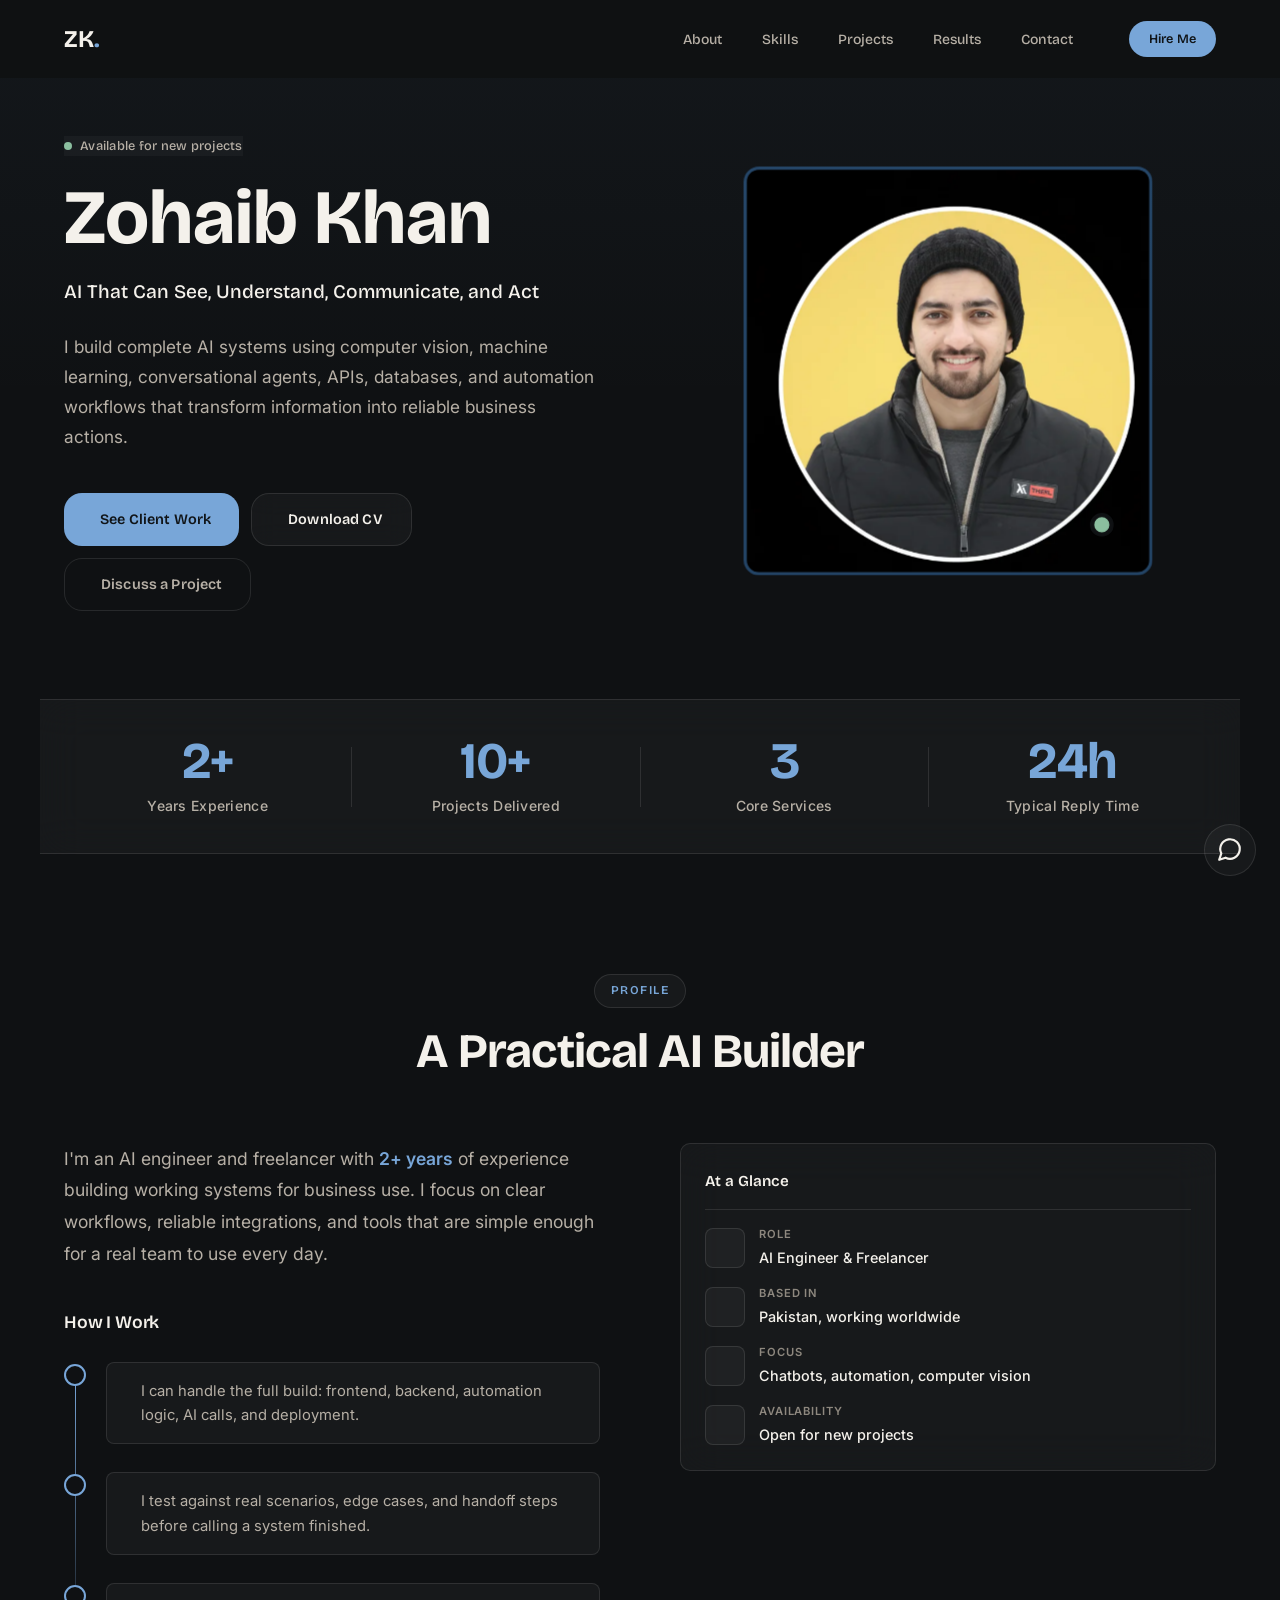
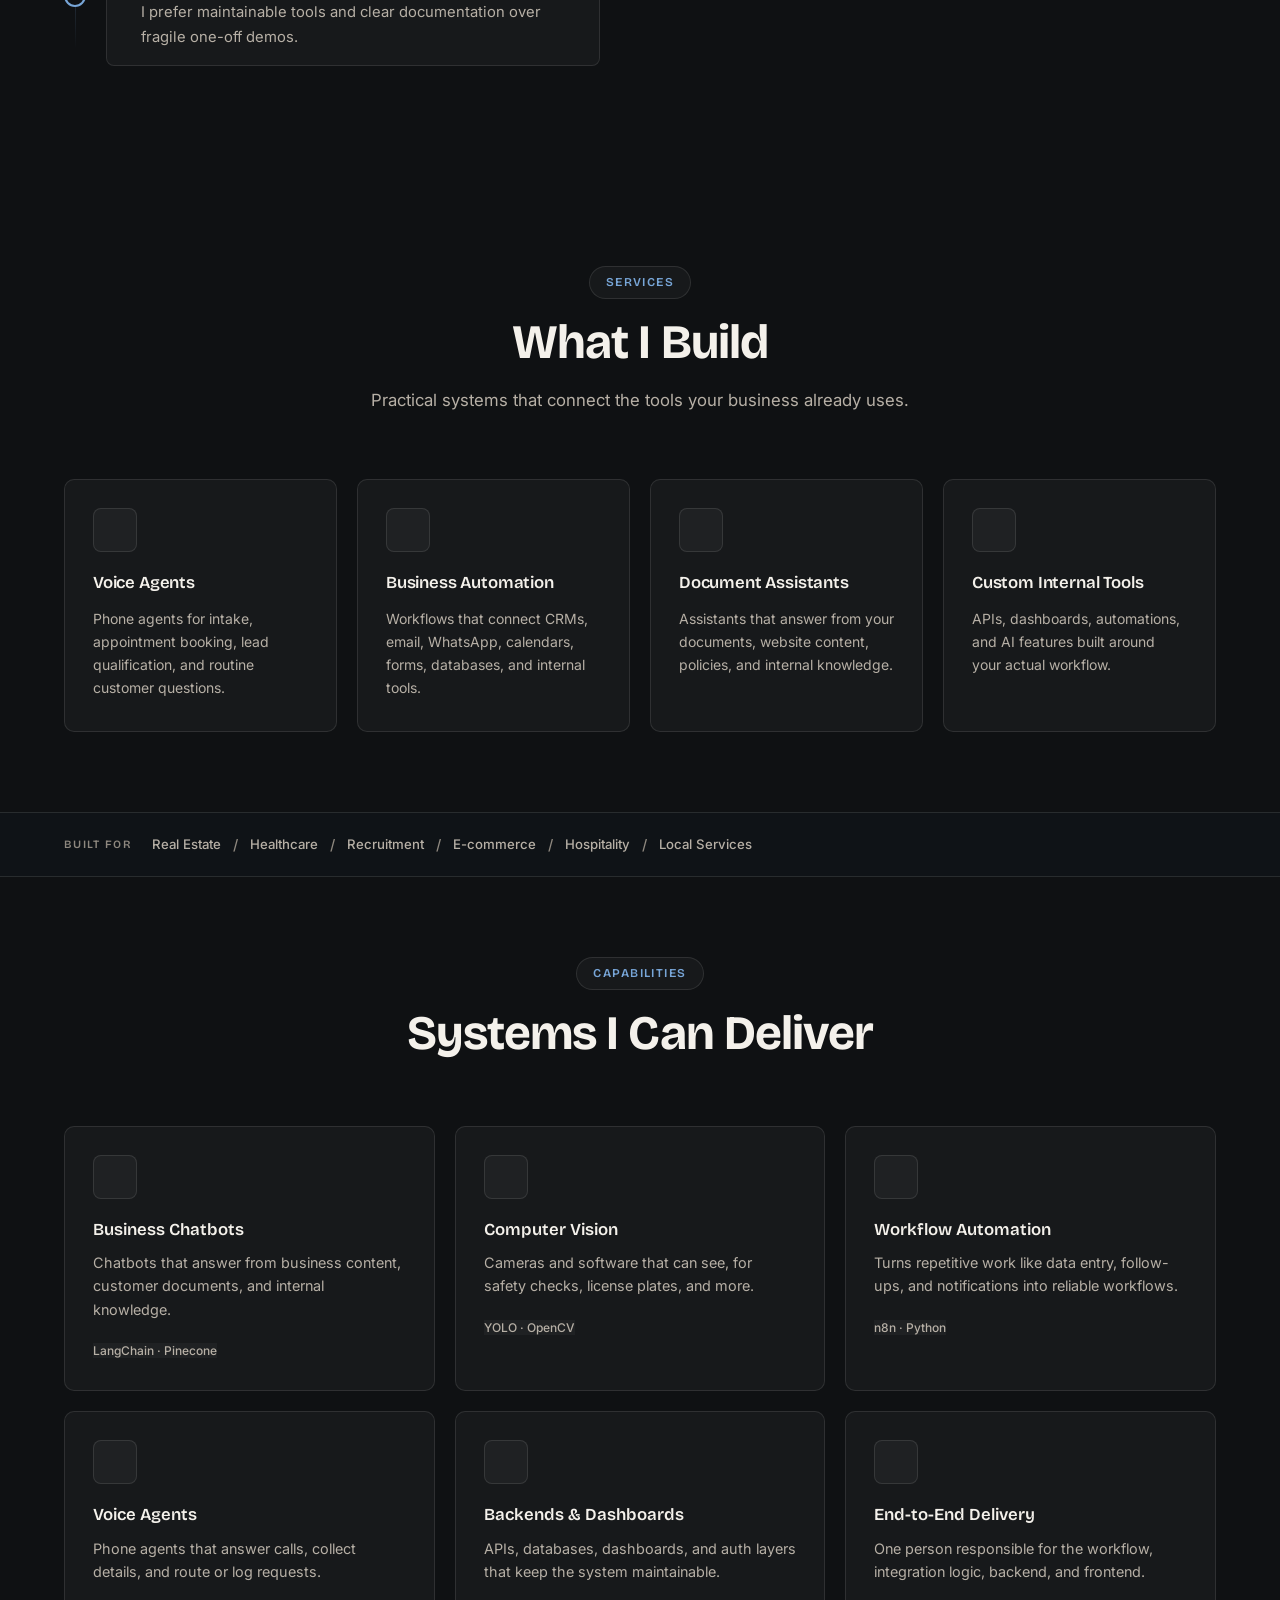
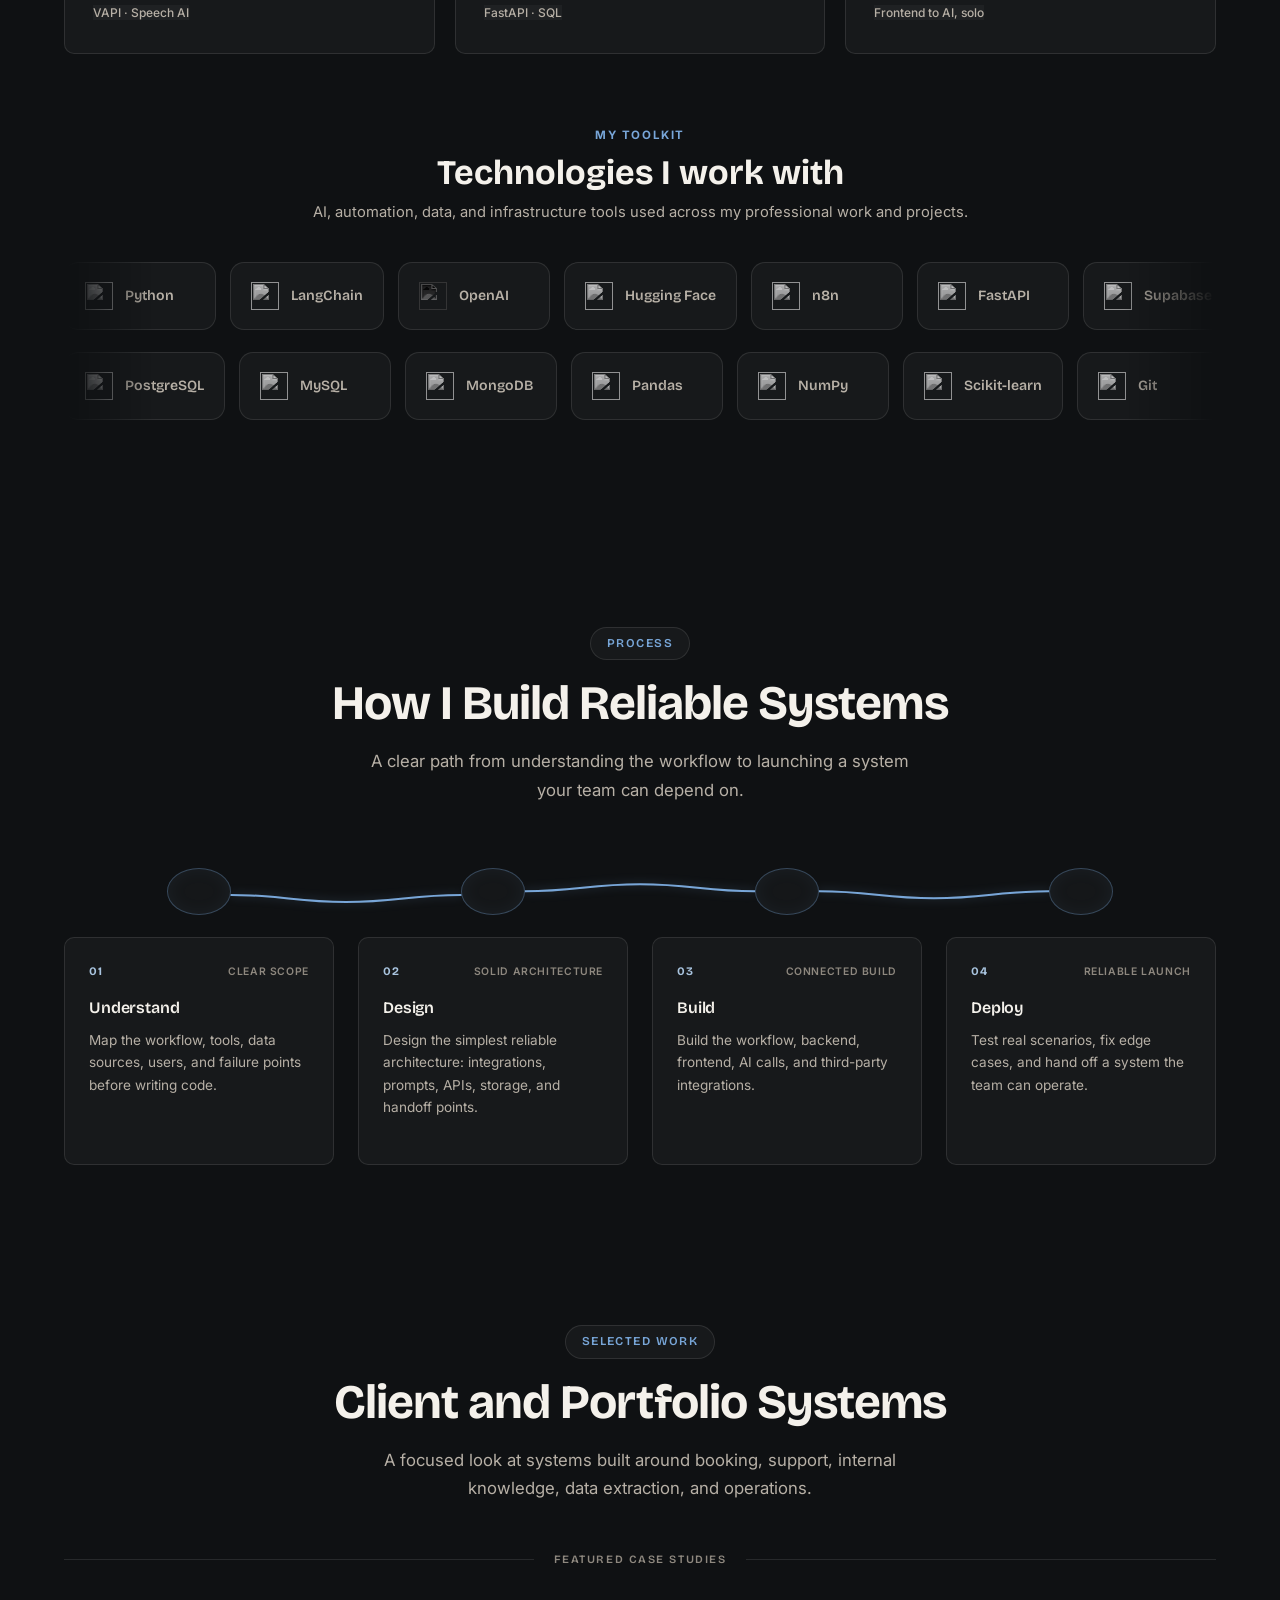
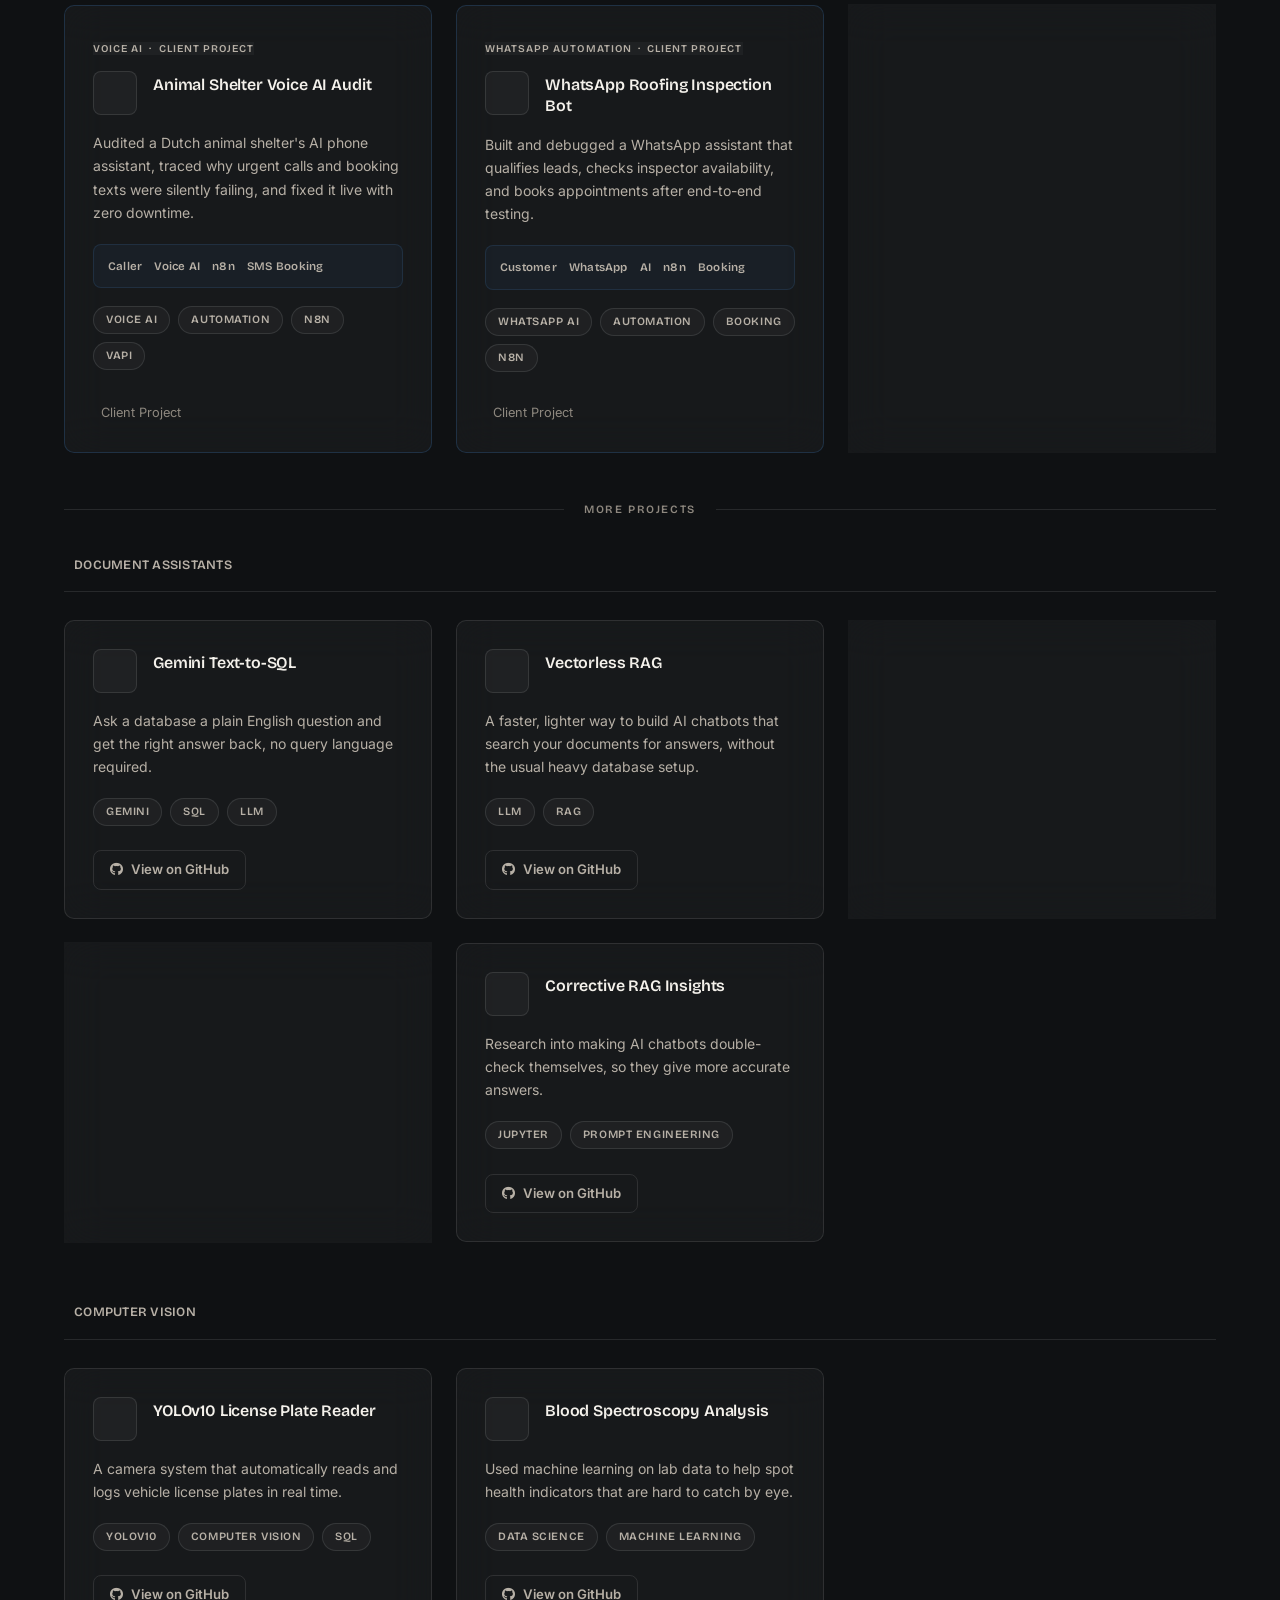
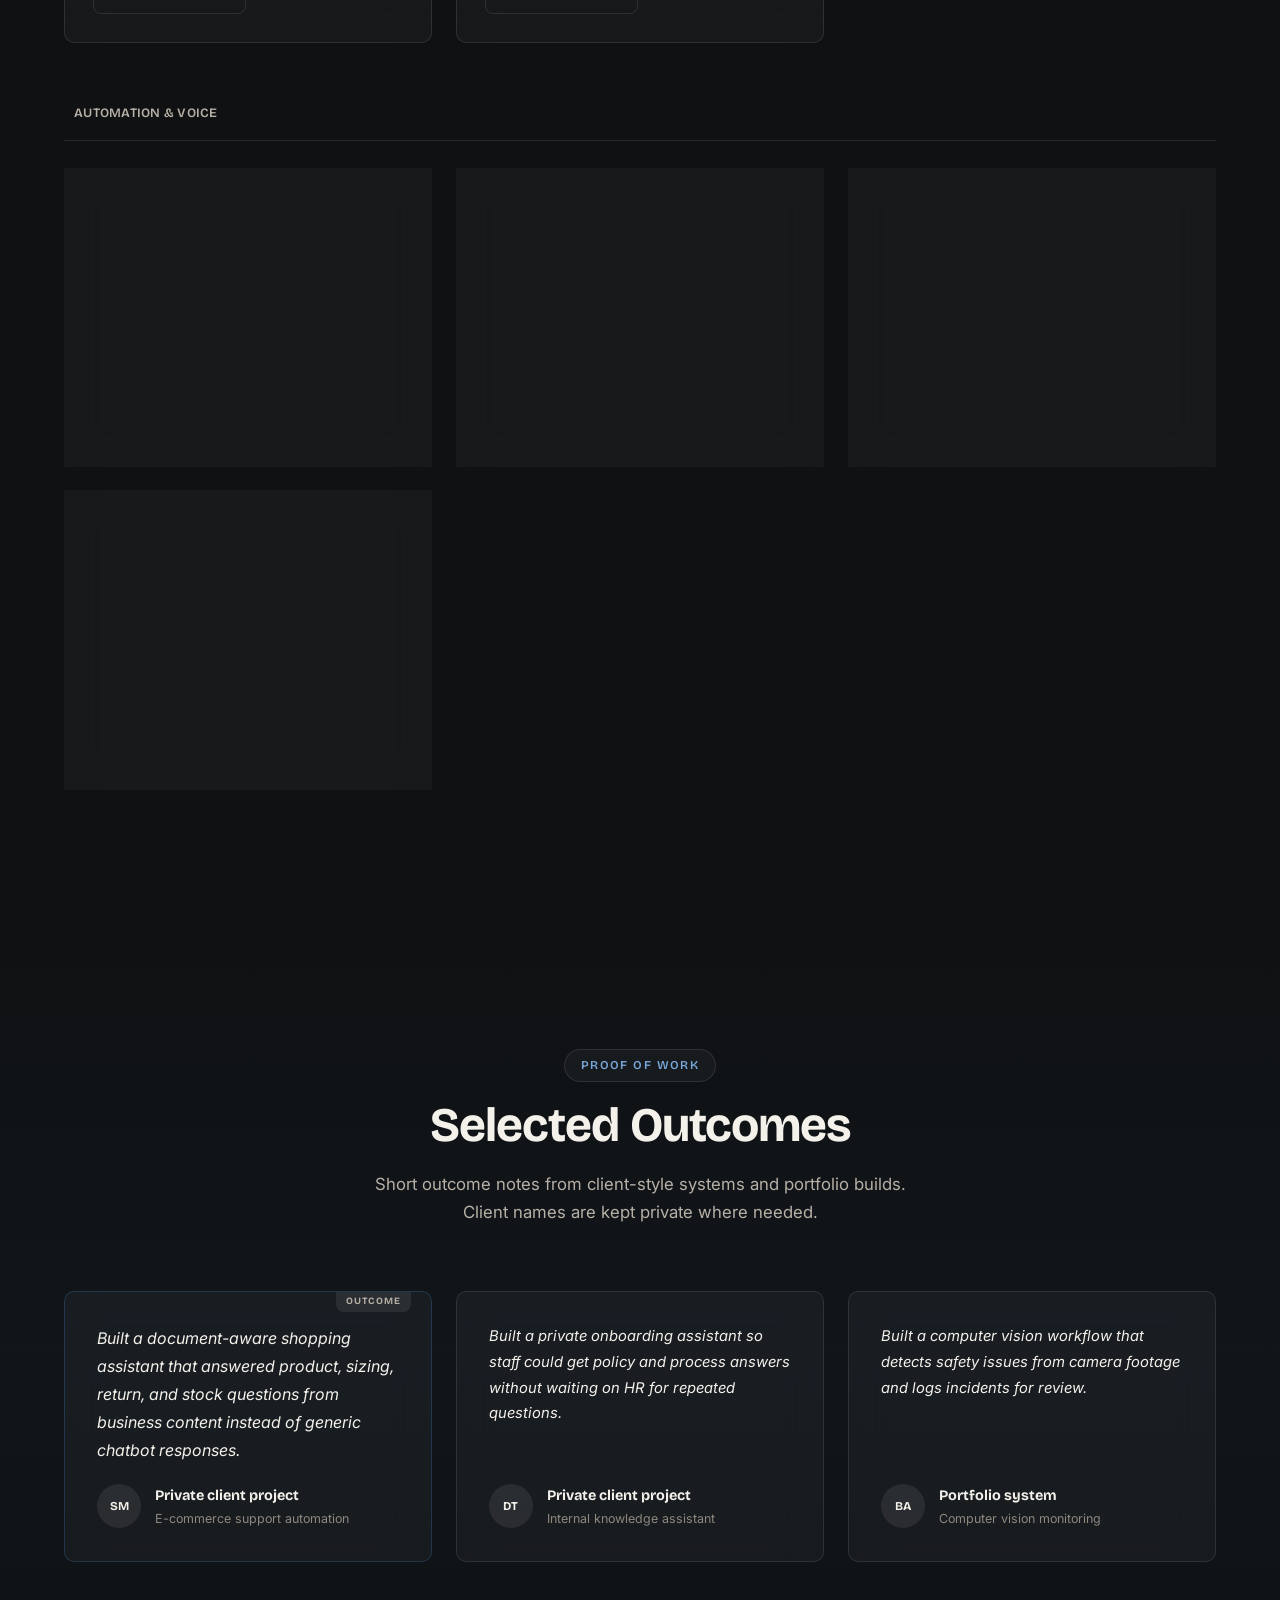
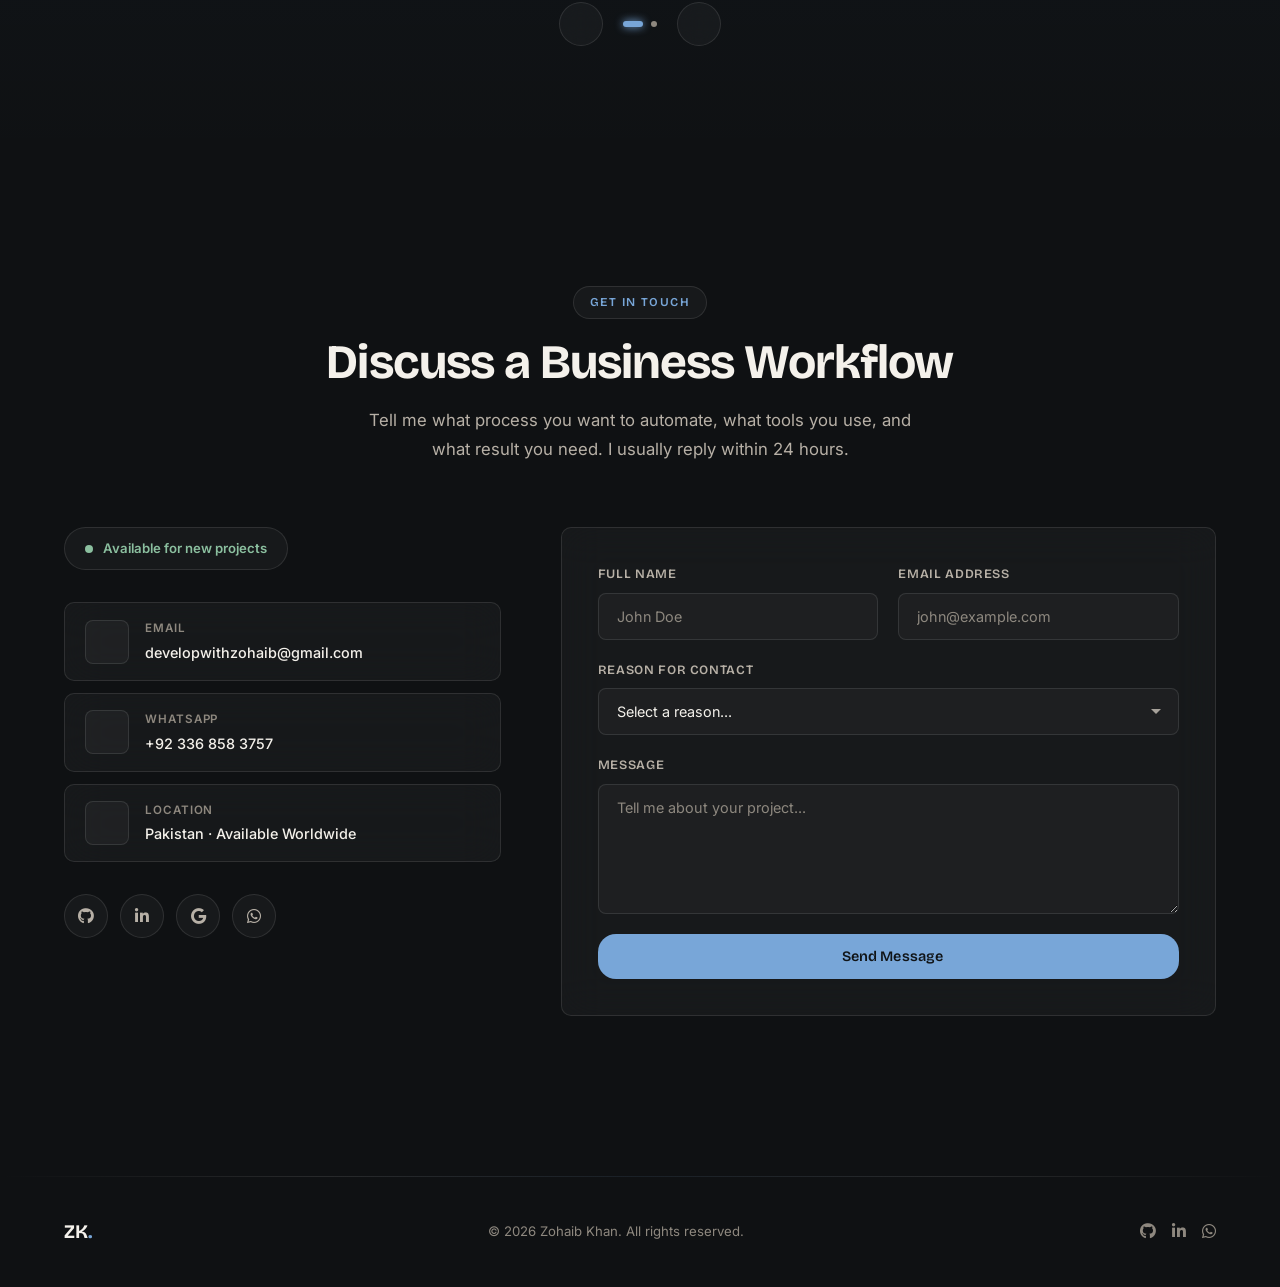
==== commit d429300b: "Smooth process timeline curves" ====
--- a/index.html
+++ b/index.html
@@ -1060,7 +1060,7 @@
     </div>
   </footer>
 
-  <script src="script.js?v=20260915-segmented-line"></script>
+  <script src="script.js?v=20260915-smooth-curves"></script>
   <script src="skills-anim.js"></script>
   <script src="chatbot.js?v=20260912-trust"></script>
 </body>
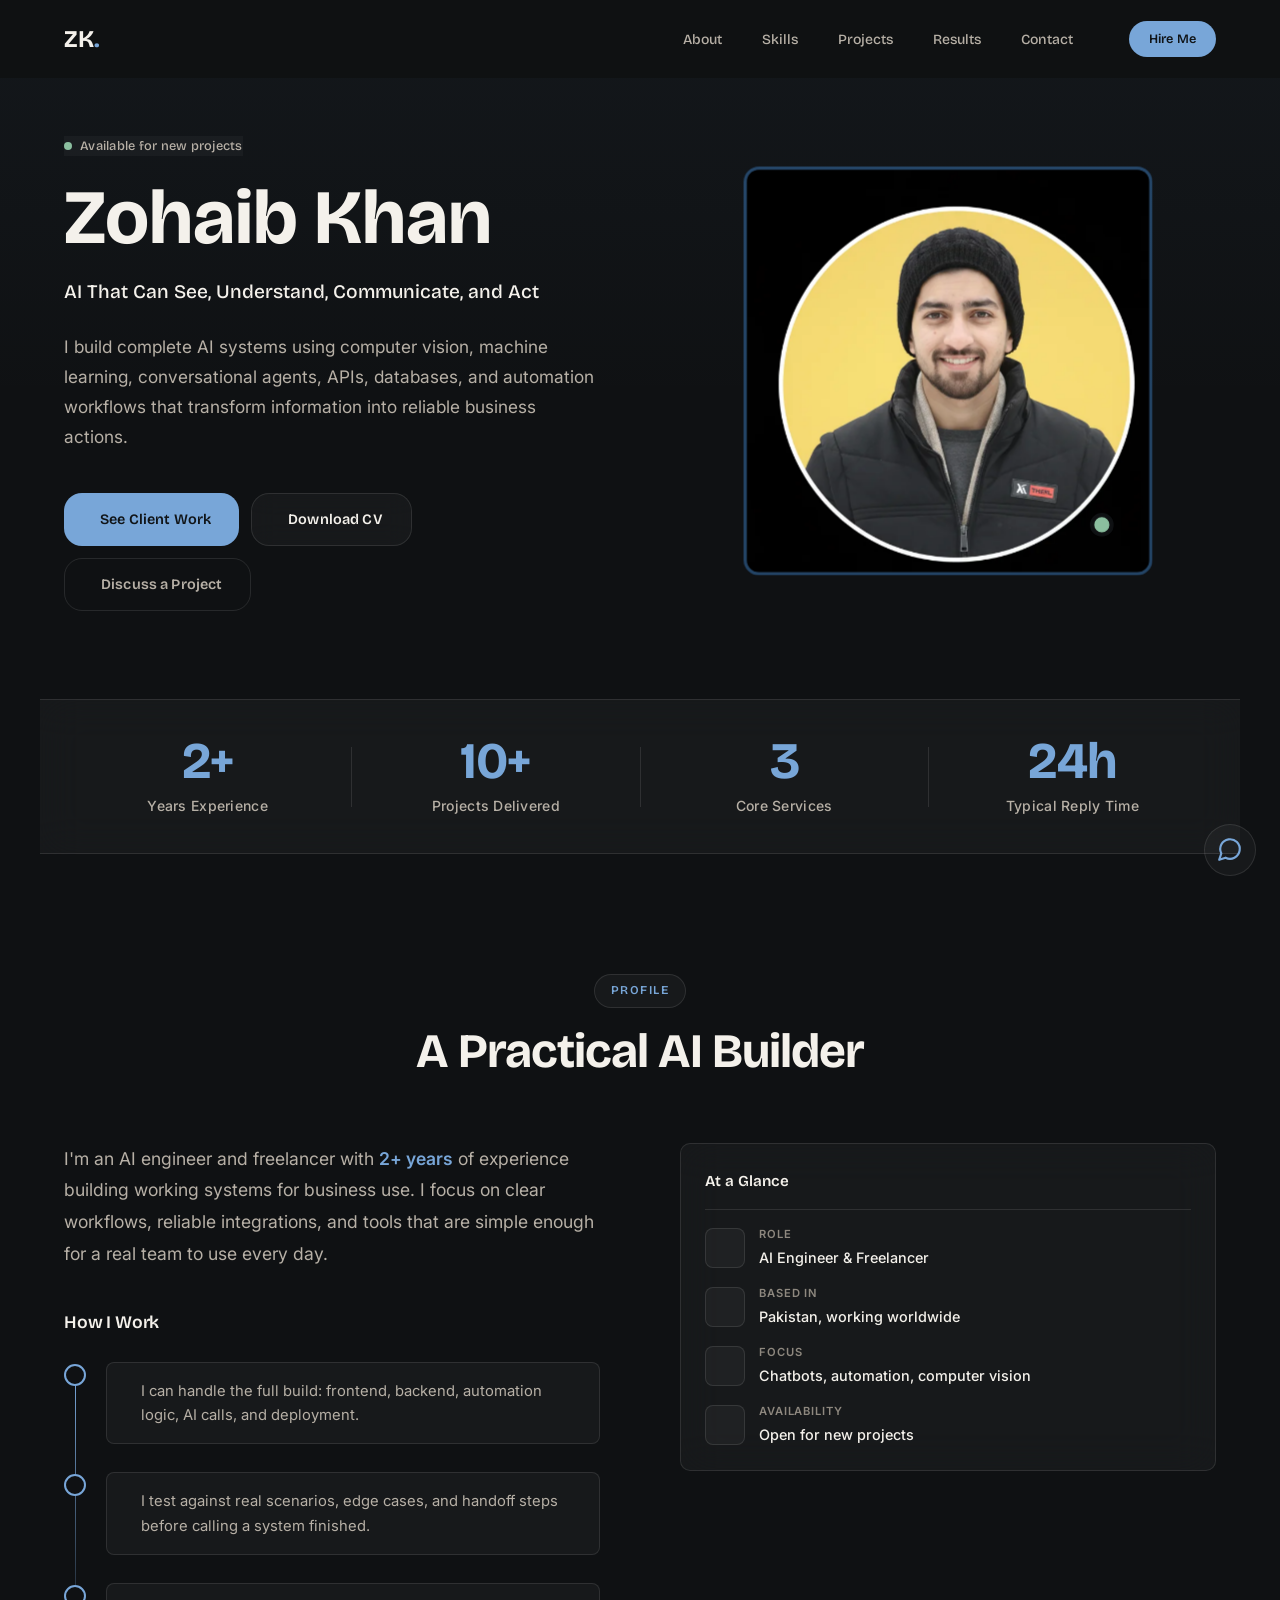
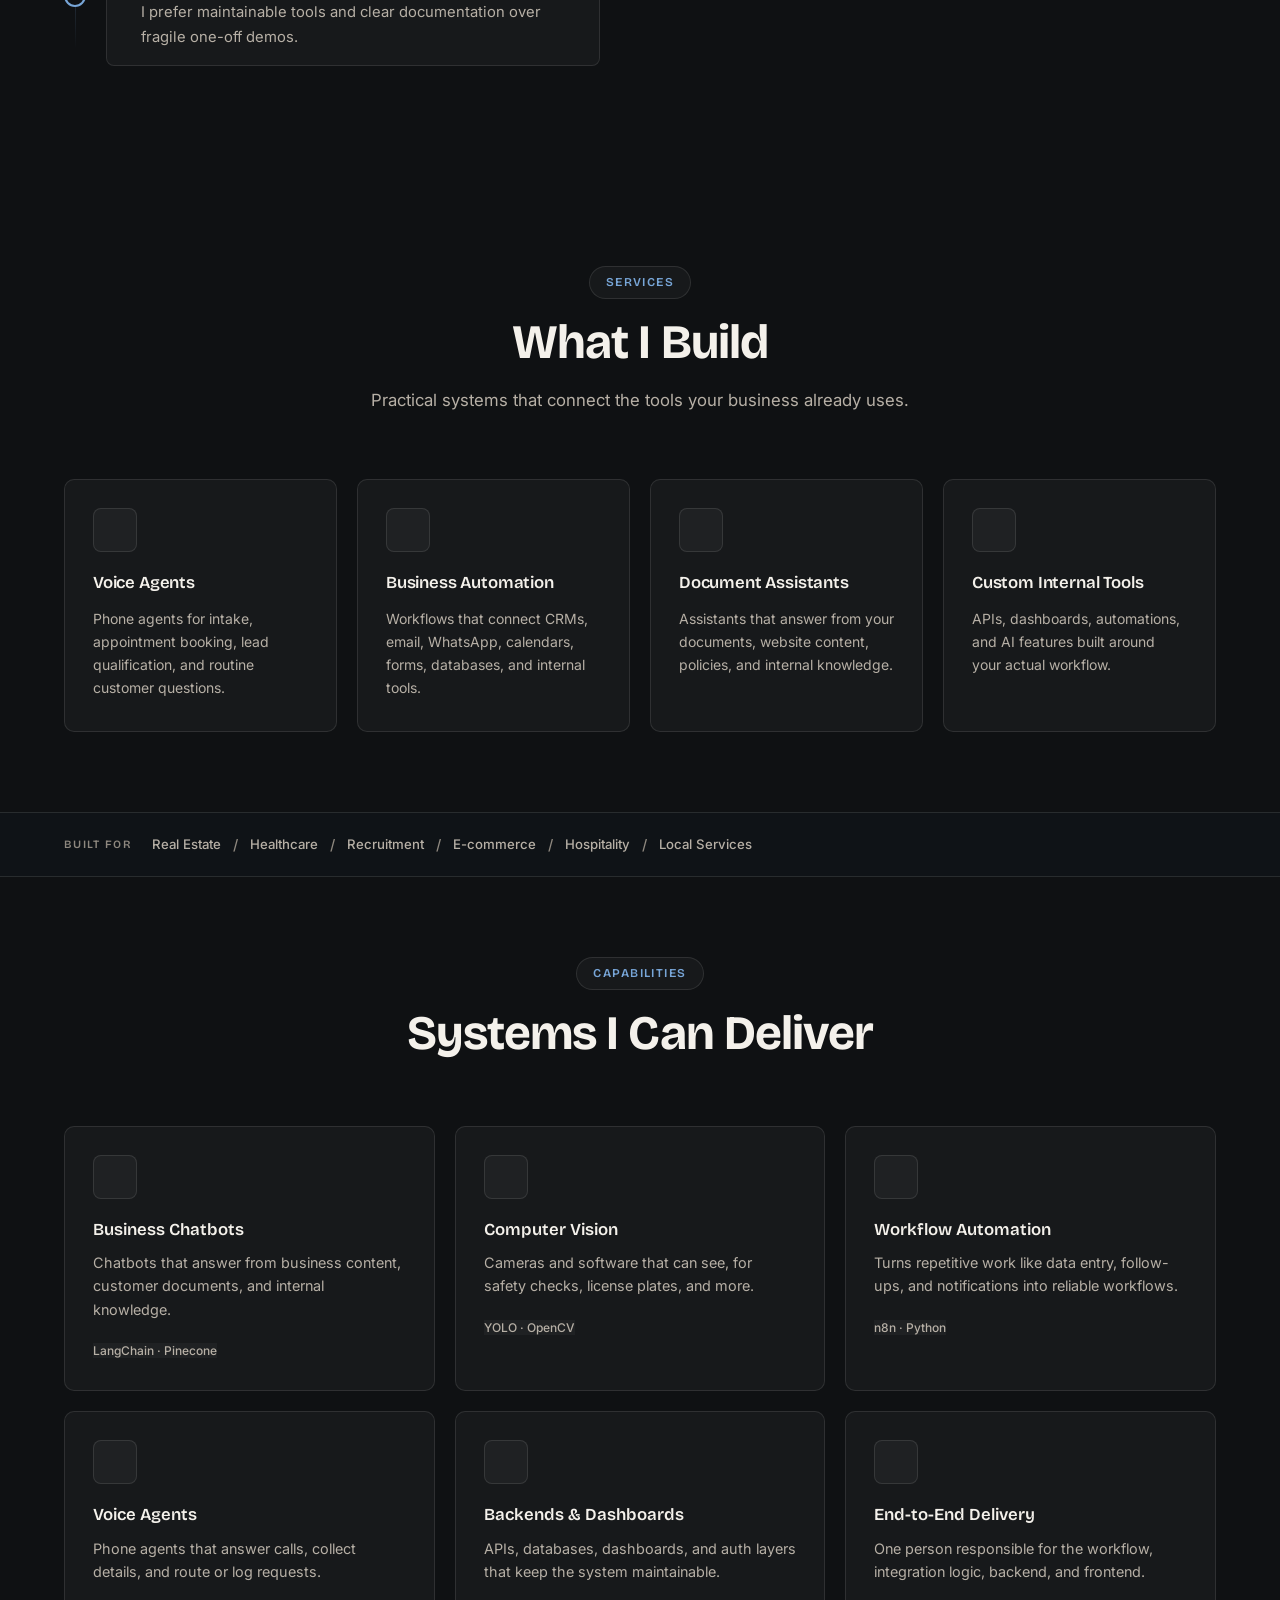
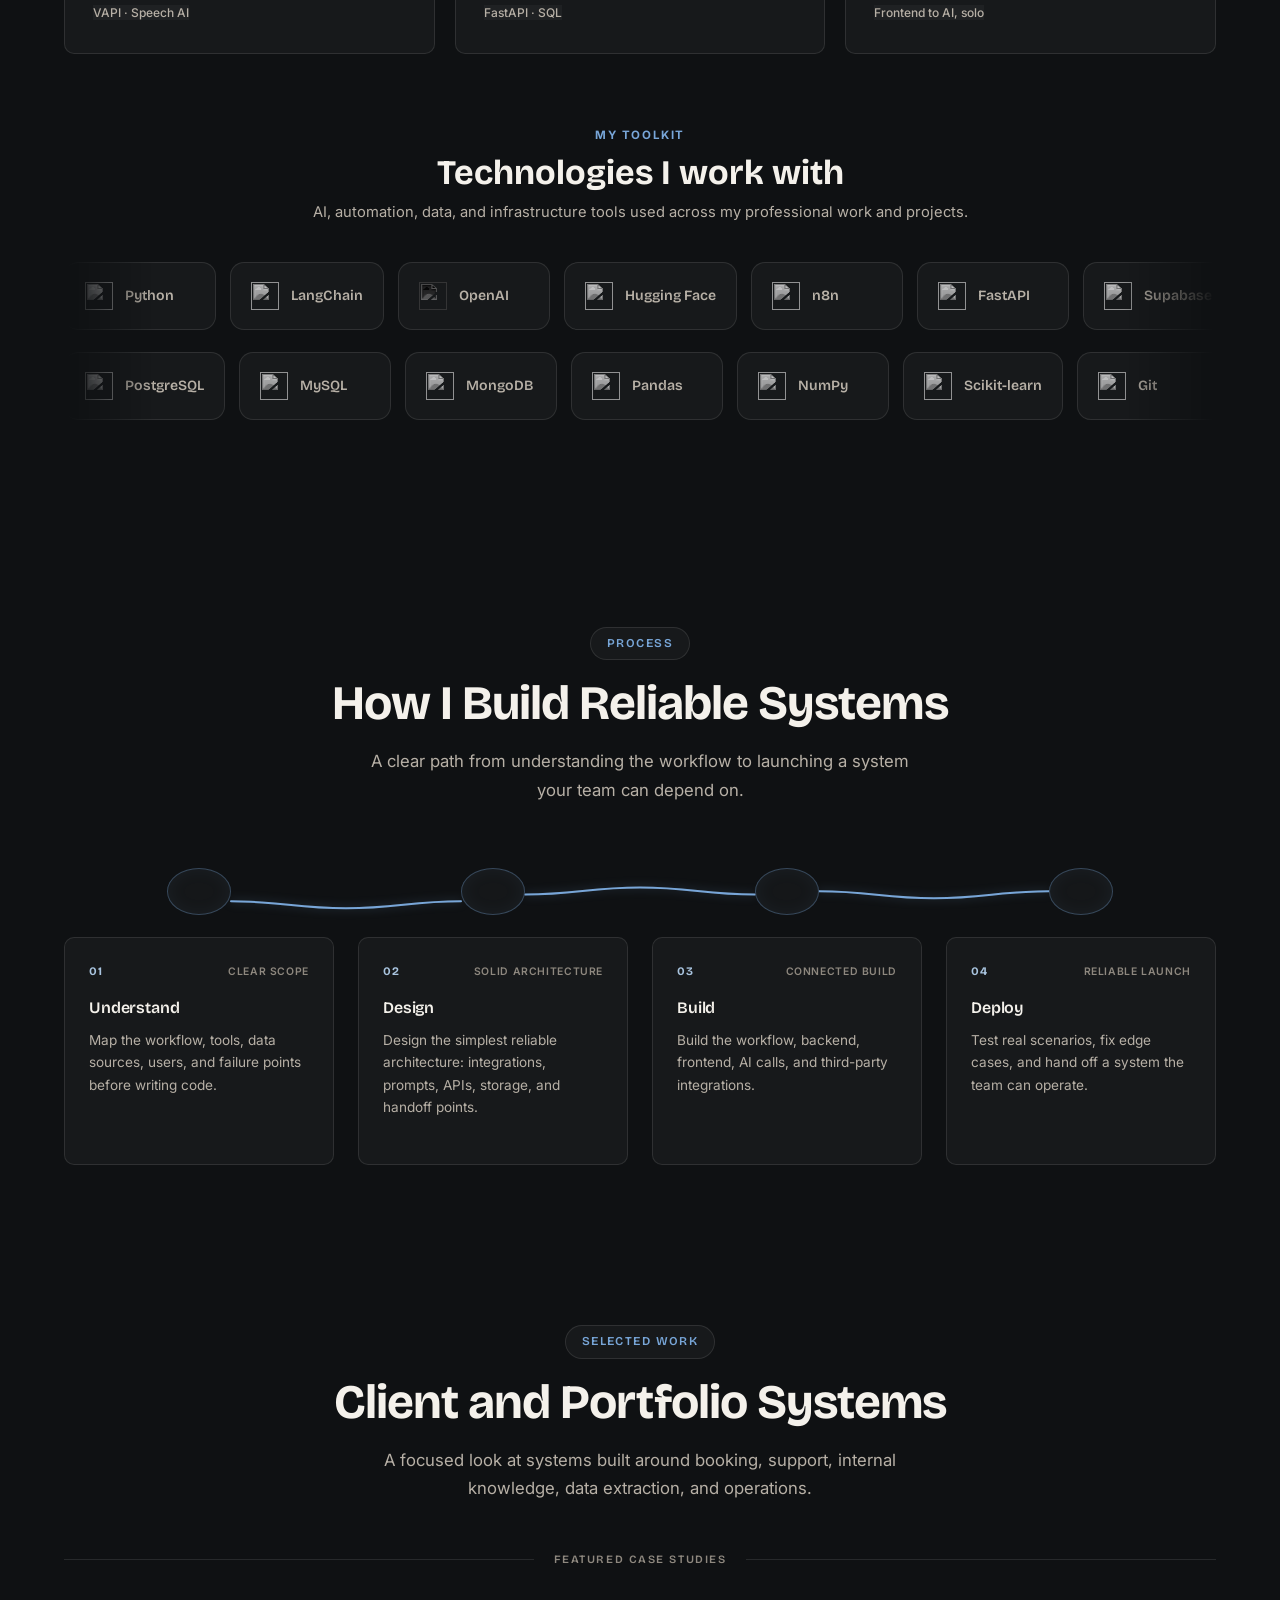
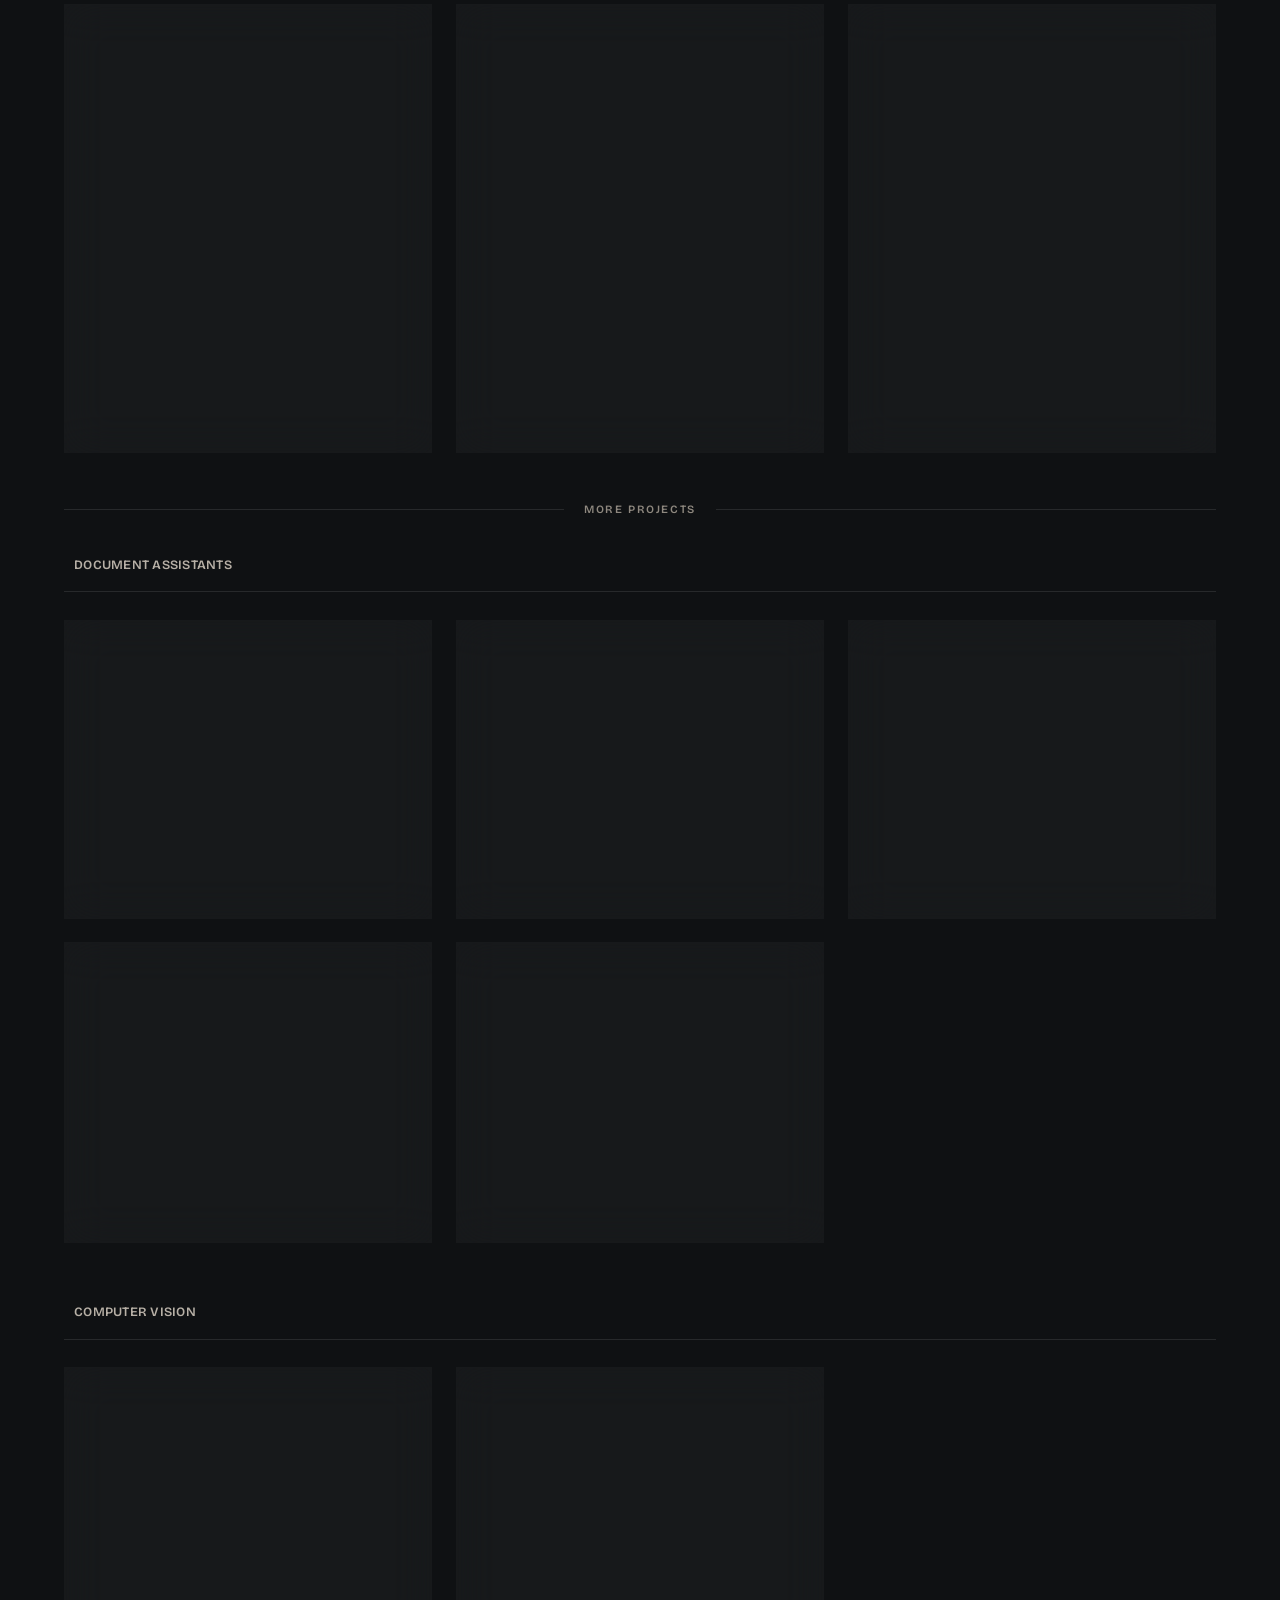
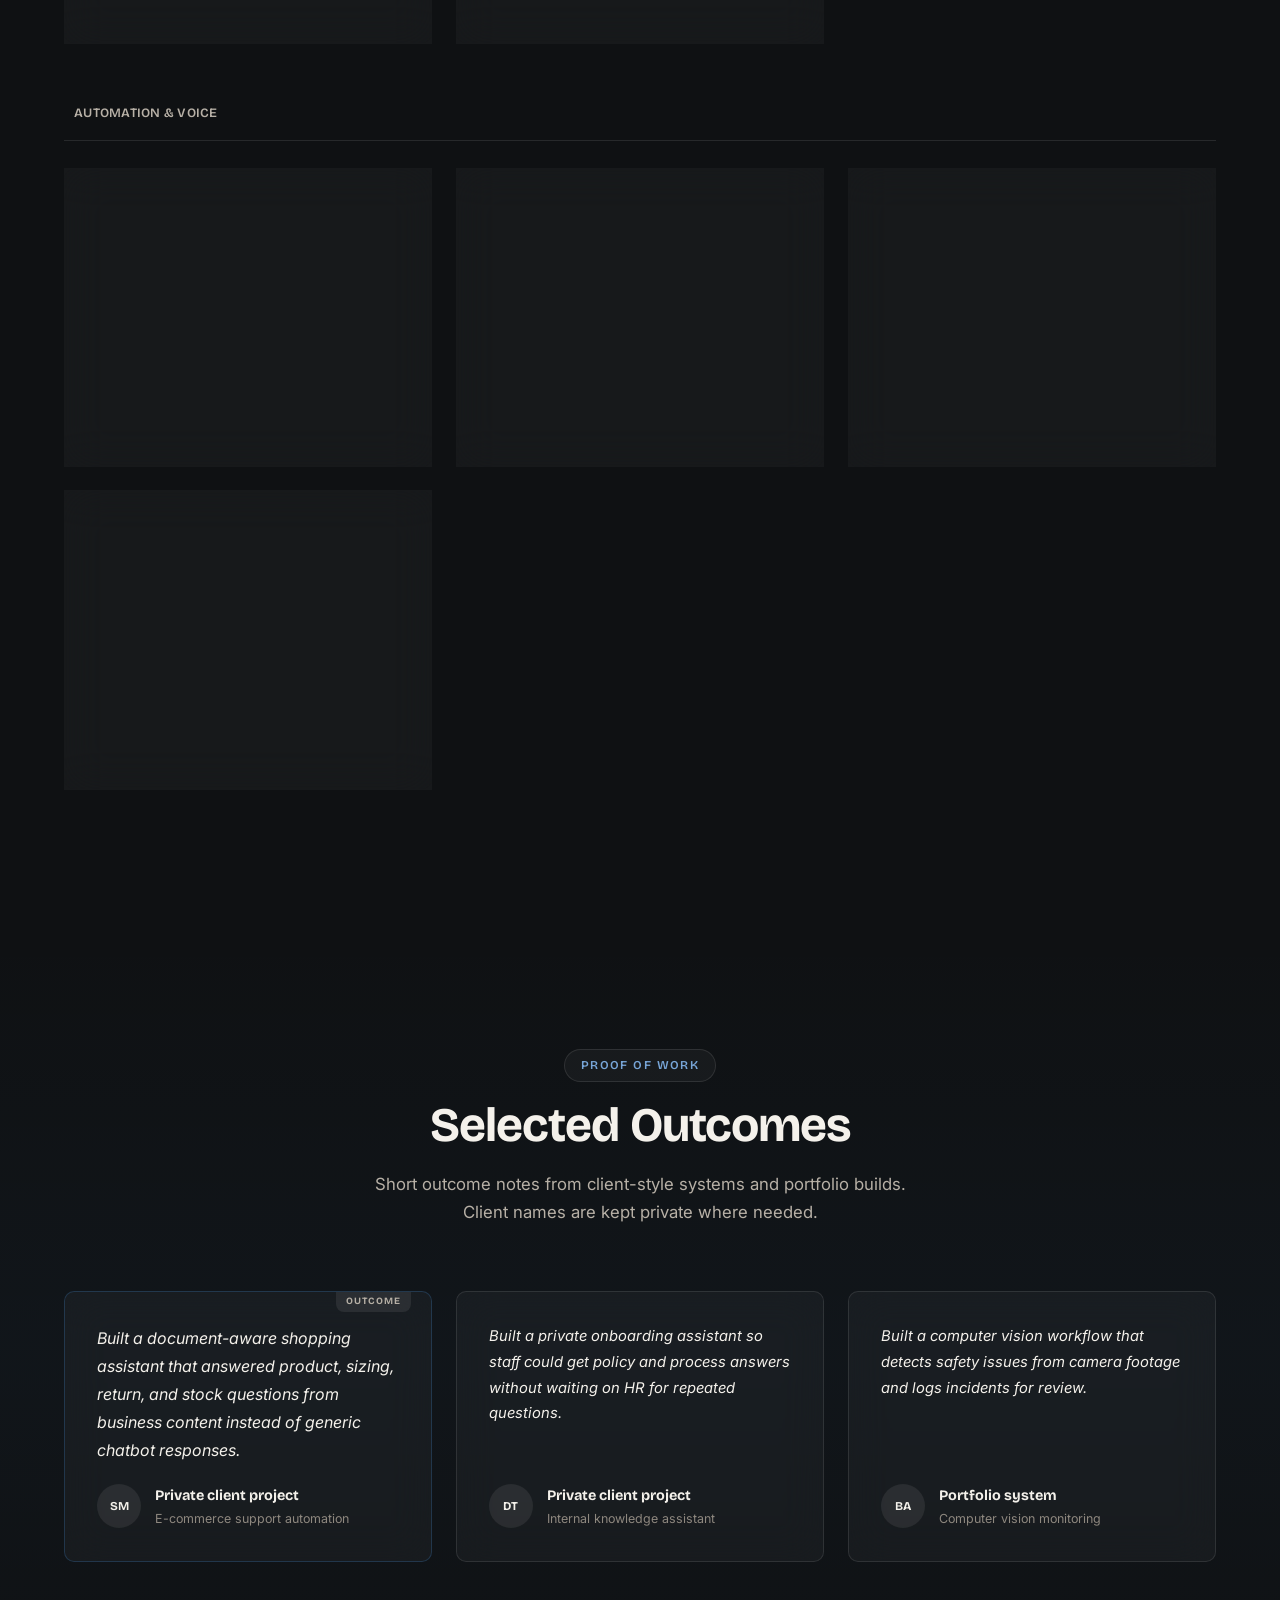
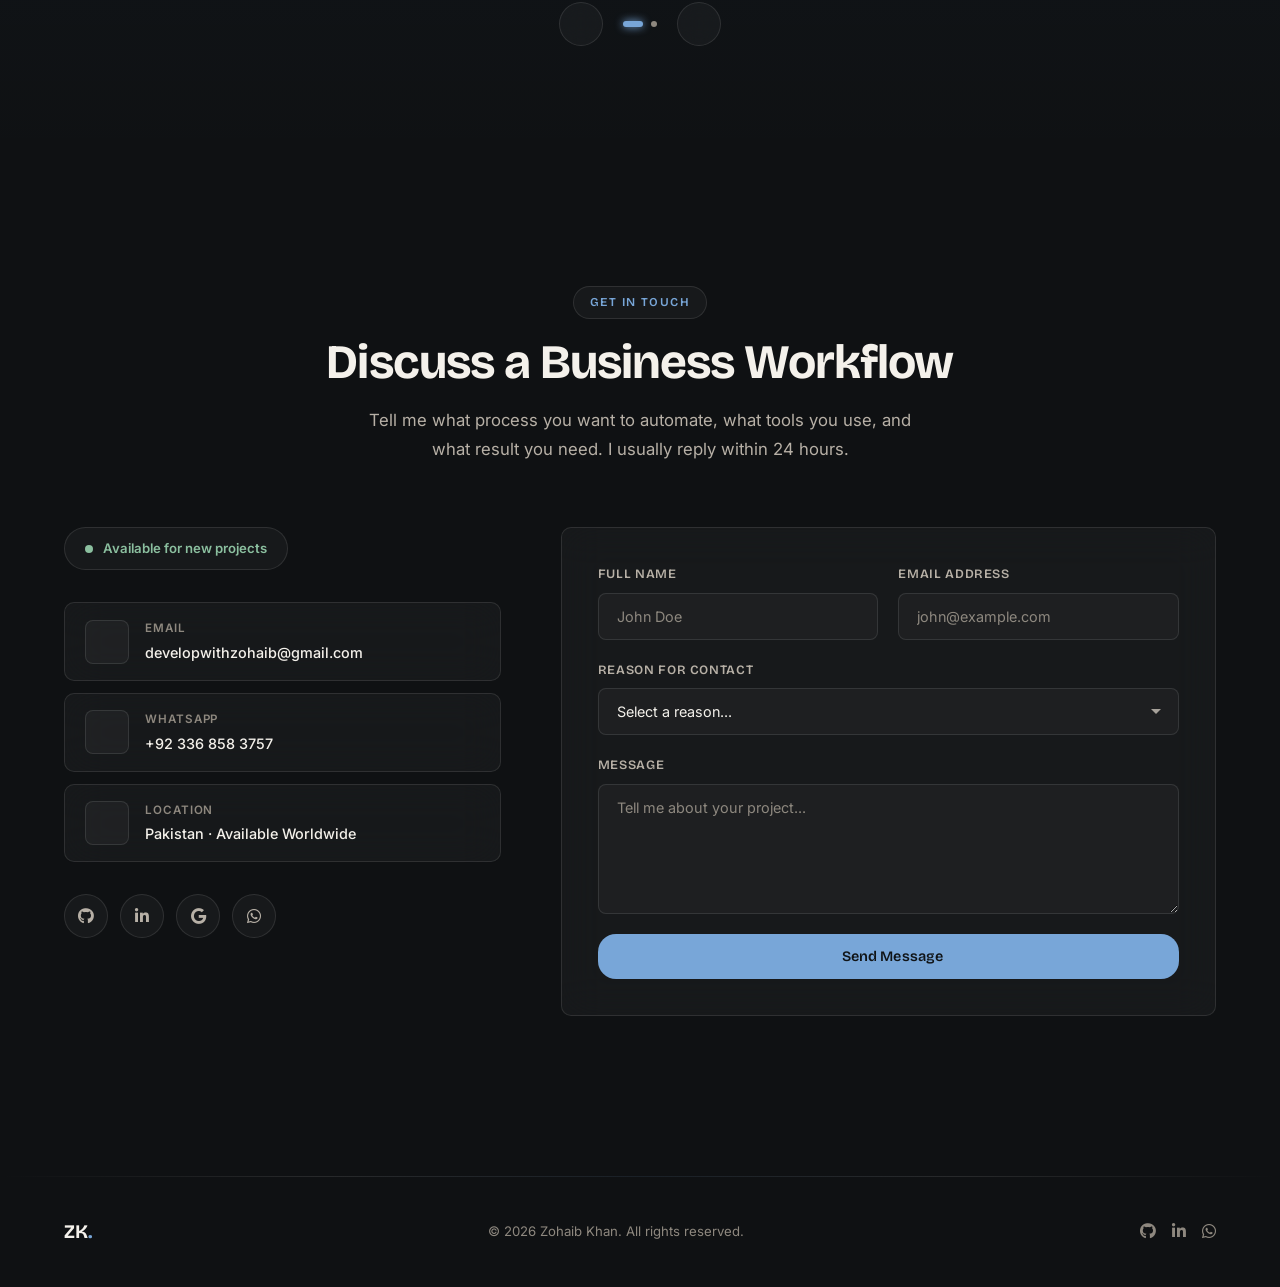
==== commit b5172f9b: "Highlight chatbot icon in blue" ====
--- a/index.html
+++ b/index.html
@@ -25,7 +25,7 @@
   <script src="https://cdnjs.cloudflare.com/ajax/libs/three.js/r128/three.min.js"></script>
 
   <link rel="stylesheet" href="style.css?v=20260915-segmented-line" />
-  <link rel="stylesheet" href="chatbot.css?v=20260912-trust" />
+  <link rel="stylesheet" href="chatbot.css?v=20260926-blue-icon" />
 </head>
 <body>
 
--- a/chatbot.css
+++ b/chatbot.css
@@ -264,6 +264,10 @@
   box-shadow: none;
 }
 
+.chatbot-toggle .chatbot-icon-open {
+  color: var(--accent);
+}
+
 .chatbot-toggle:hover {
   transform: none;
   box-shadow: none;
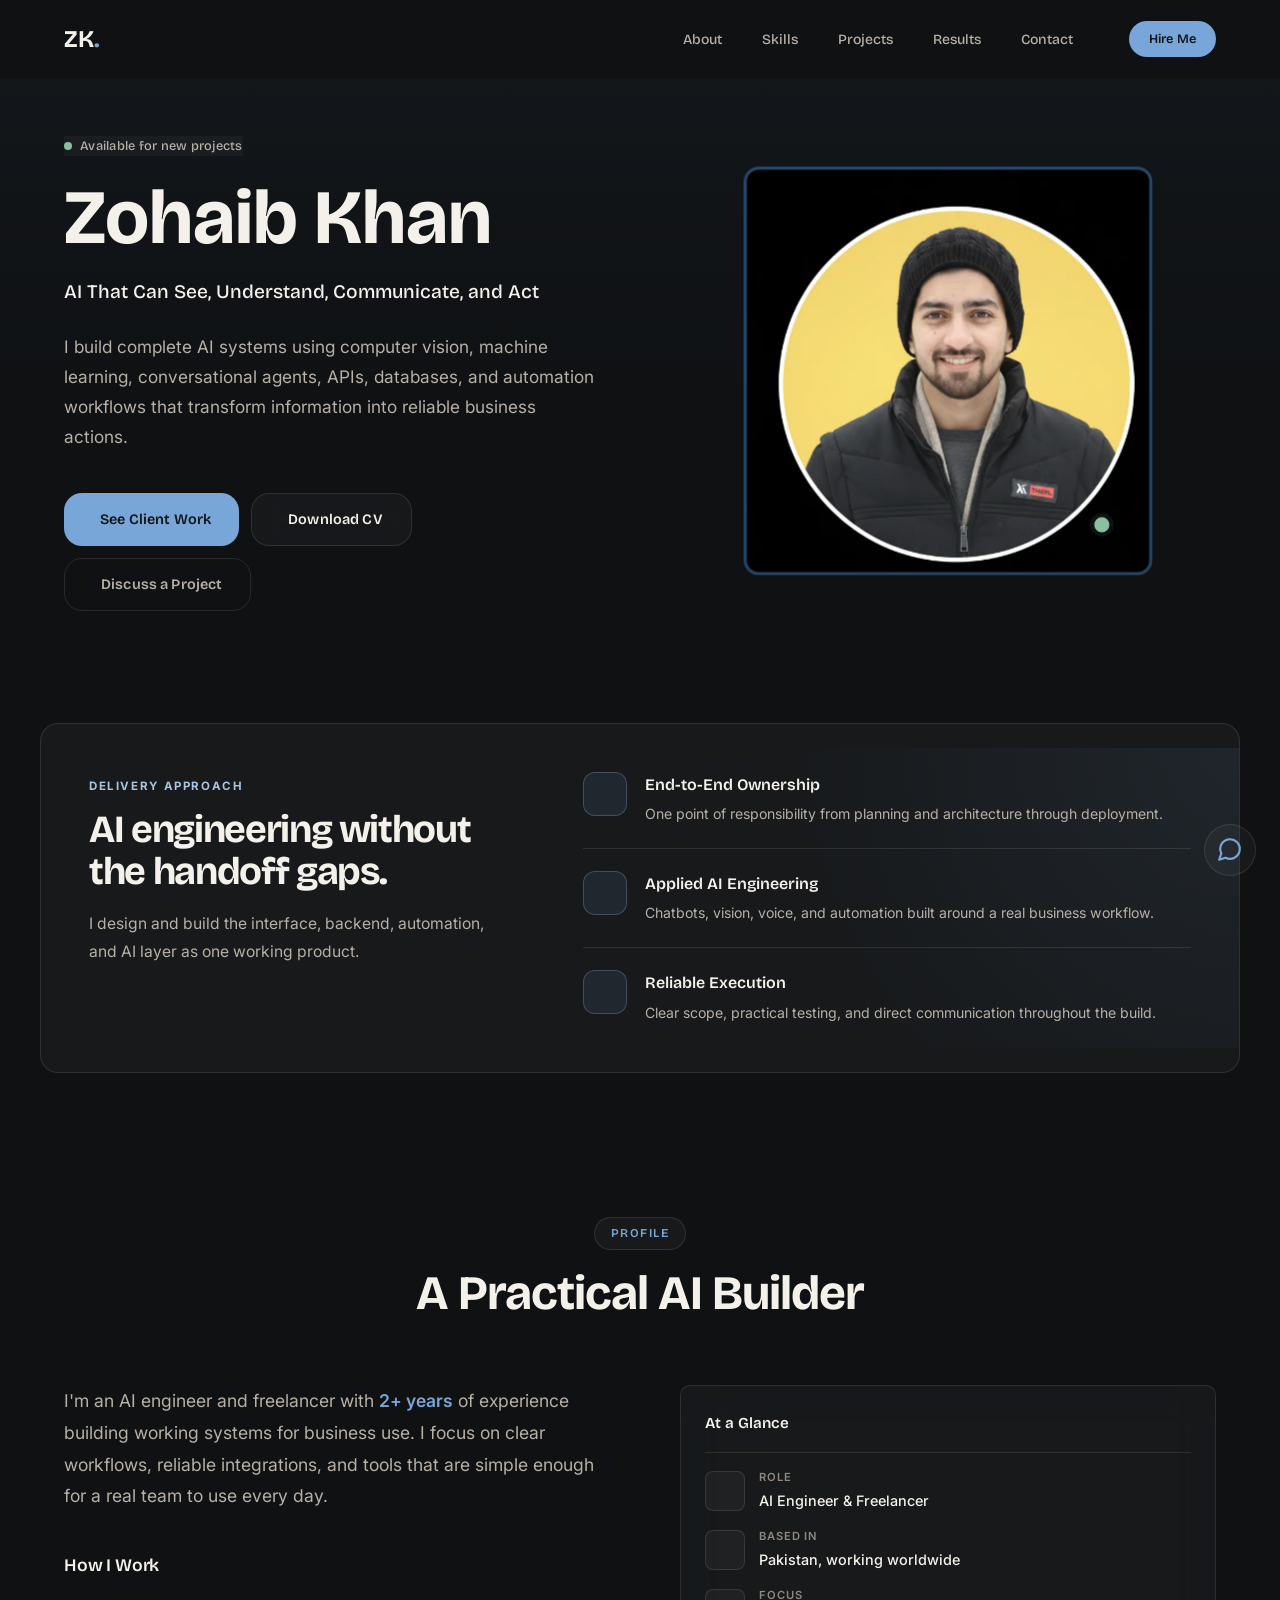
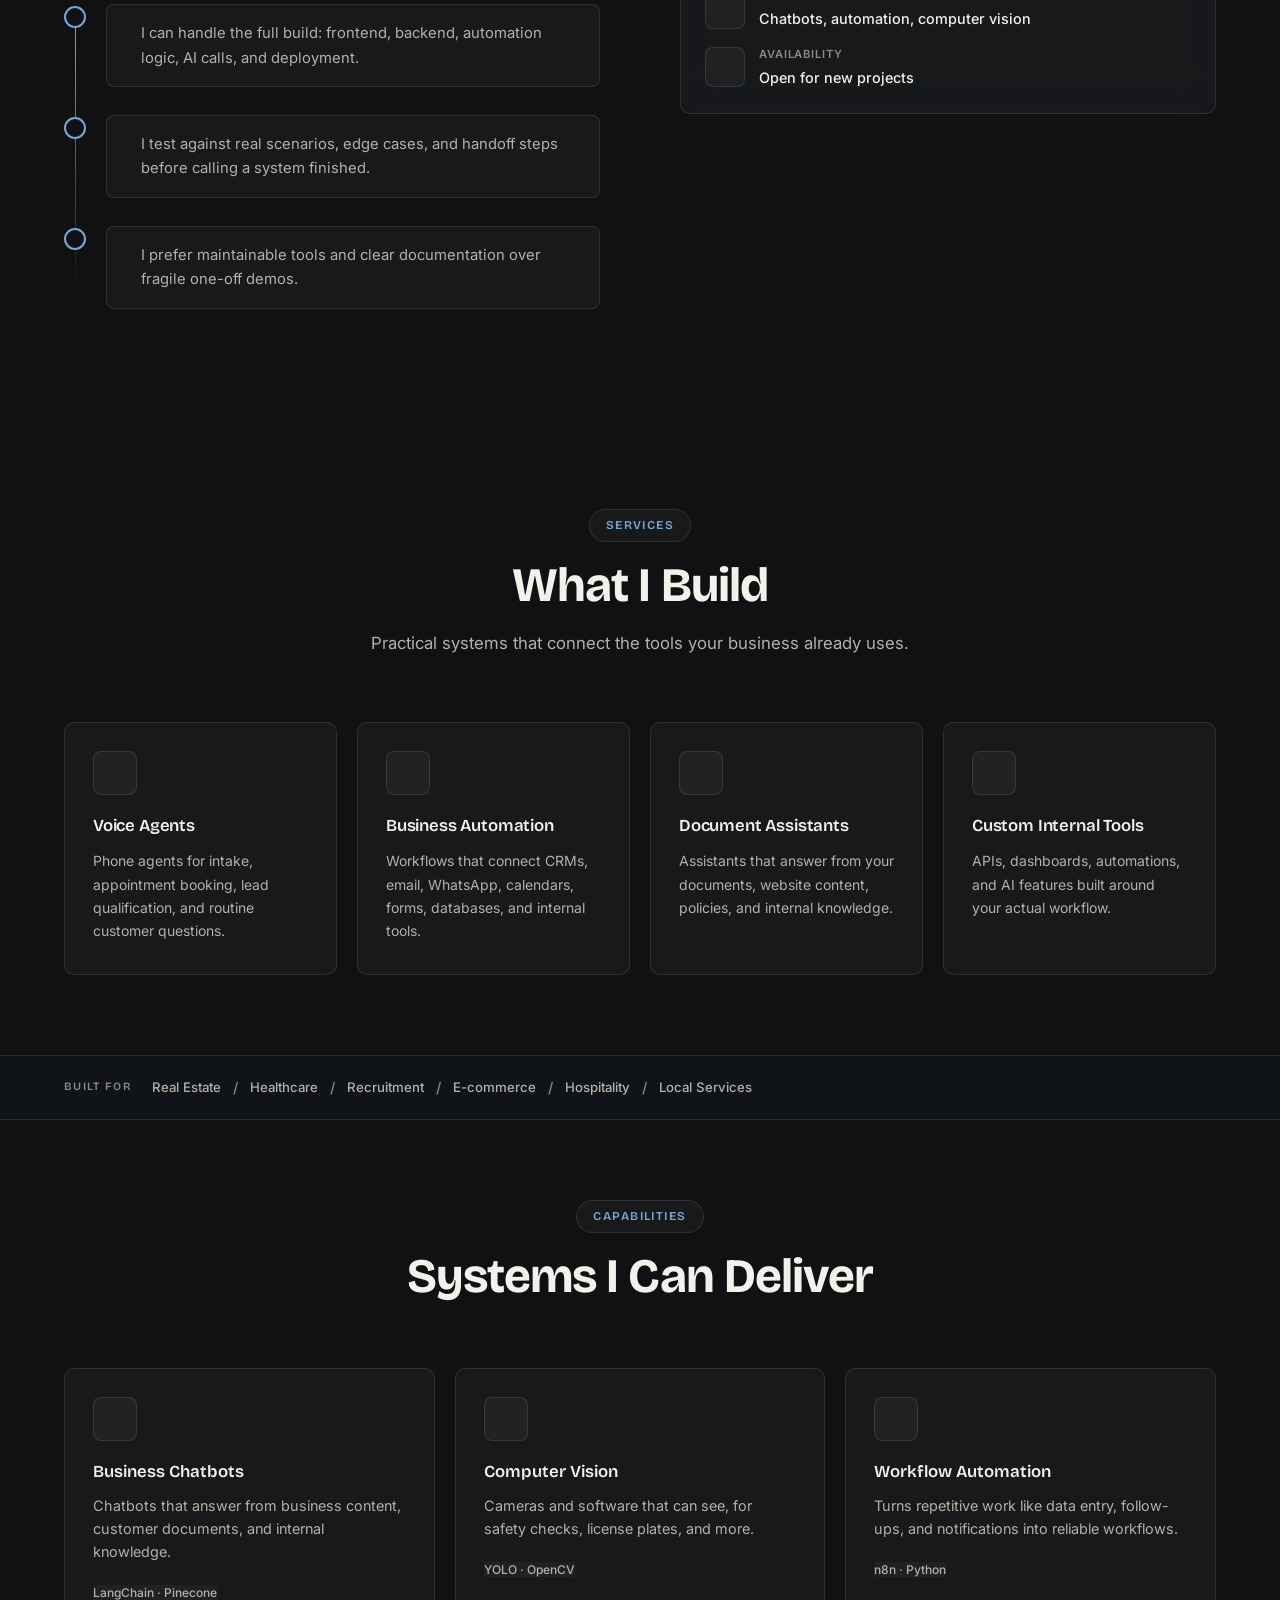
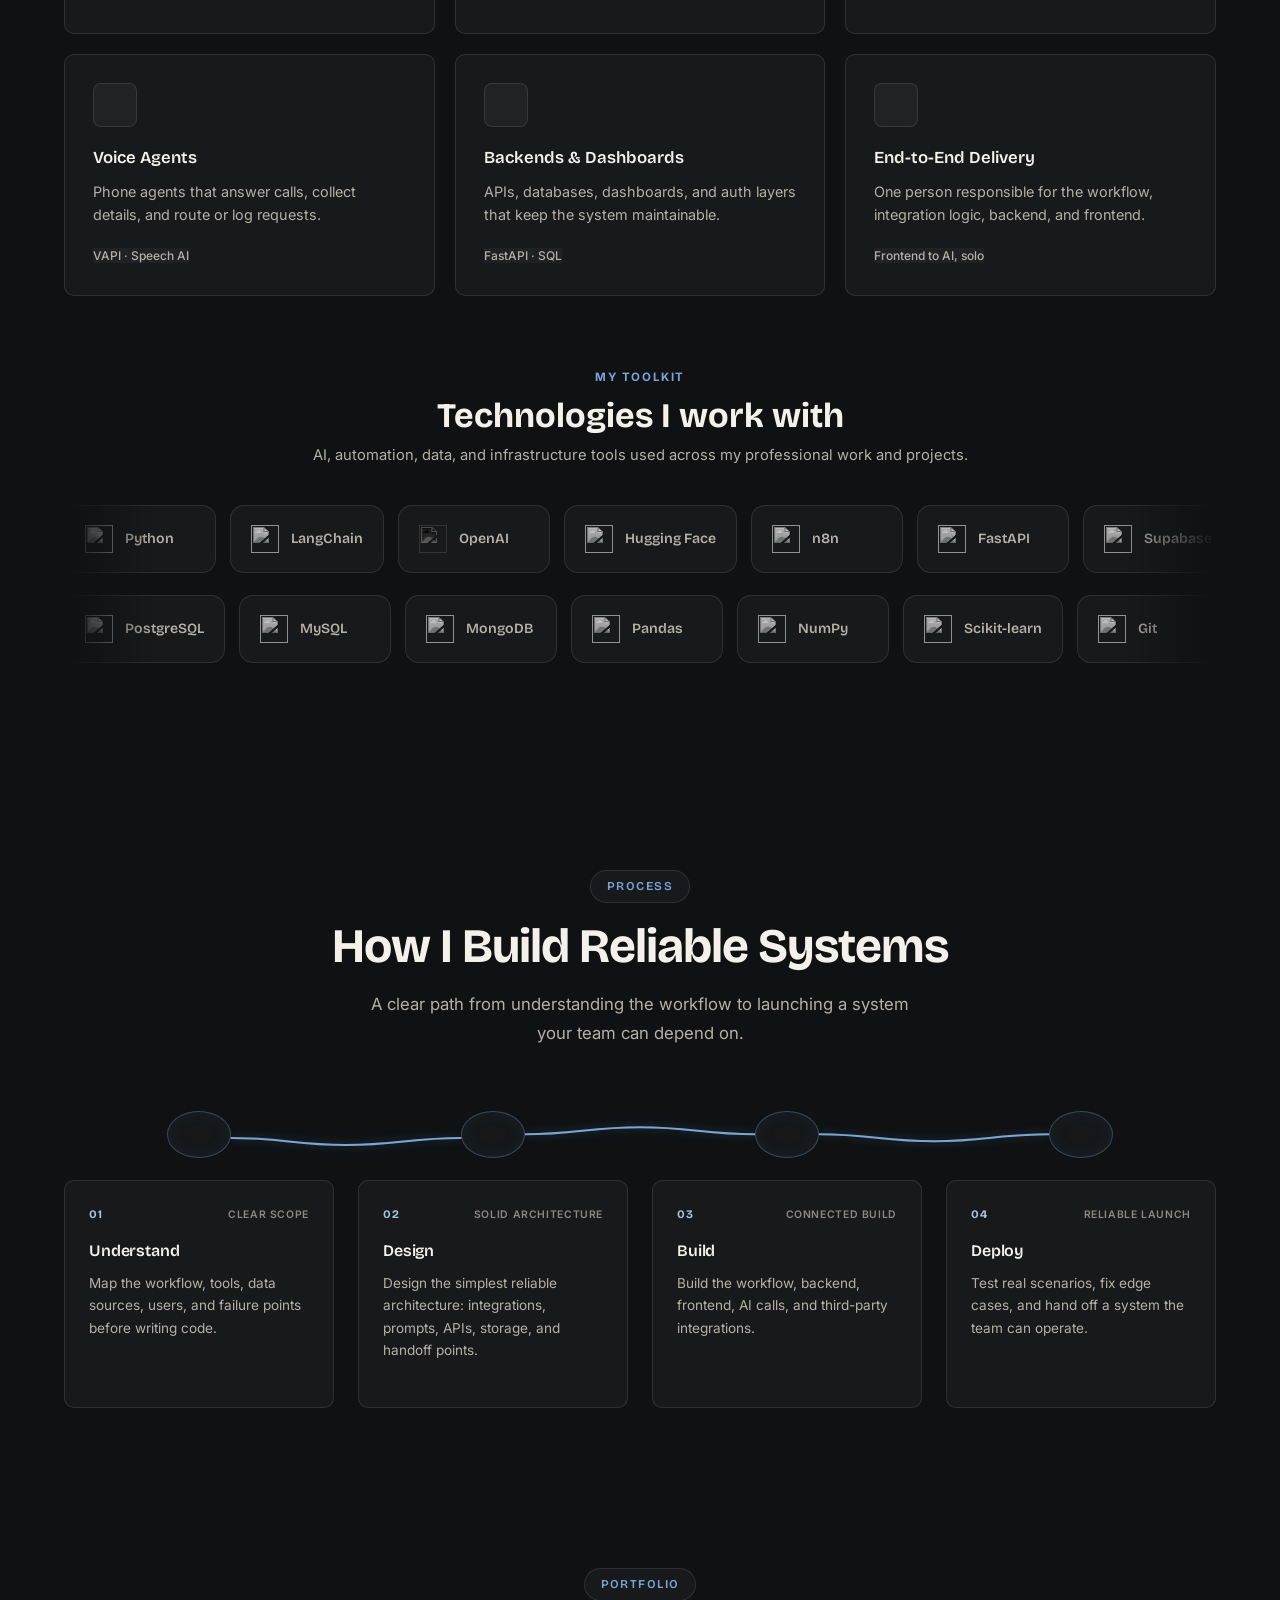
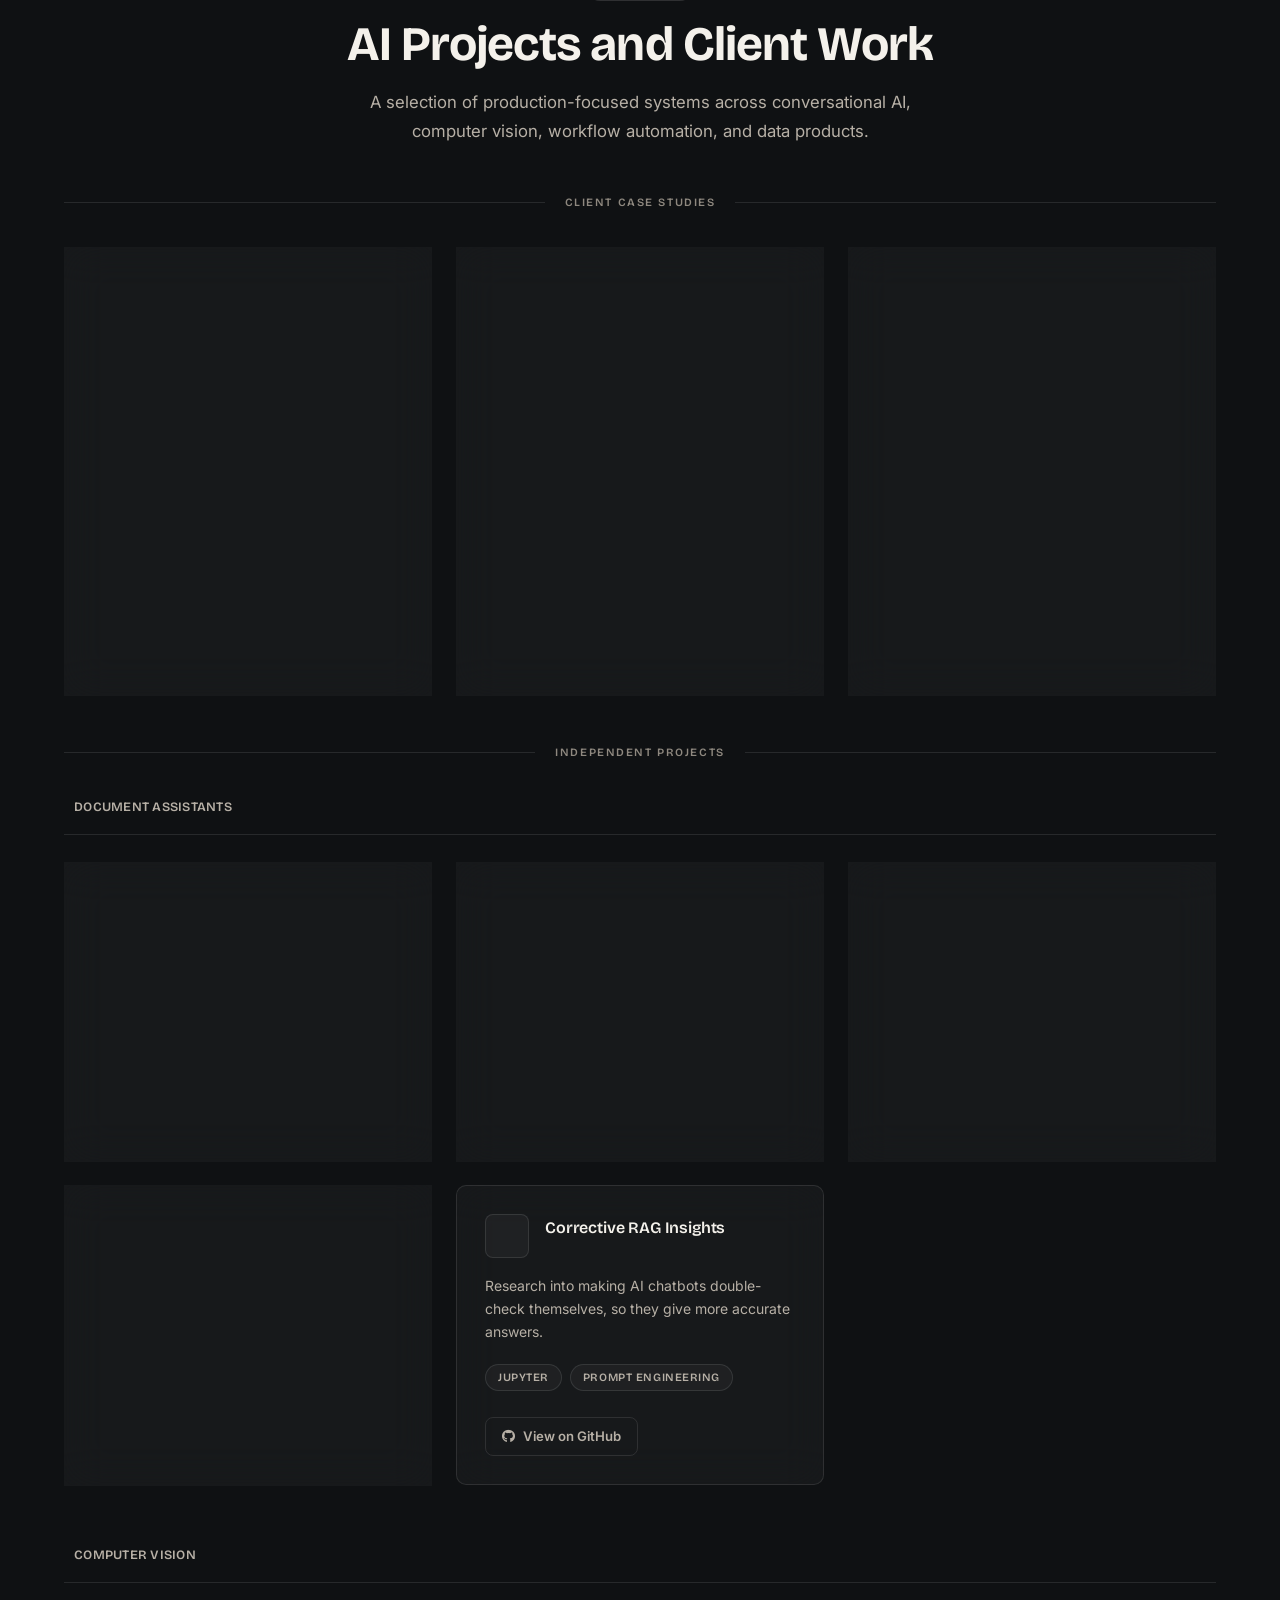
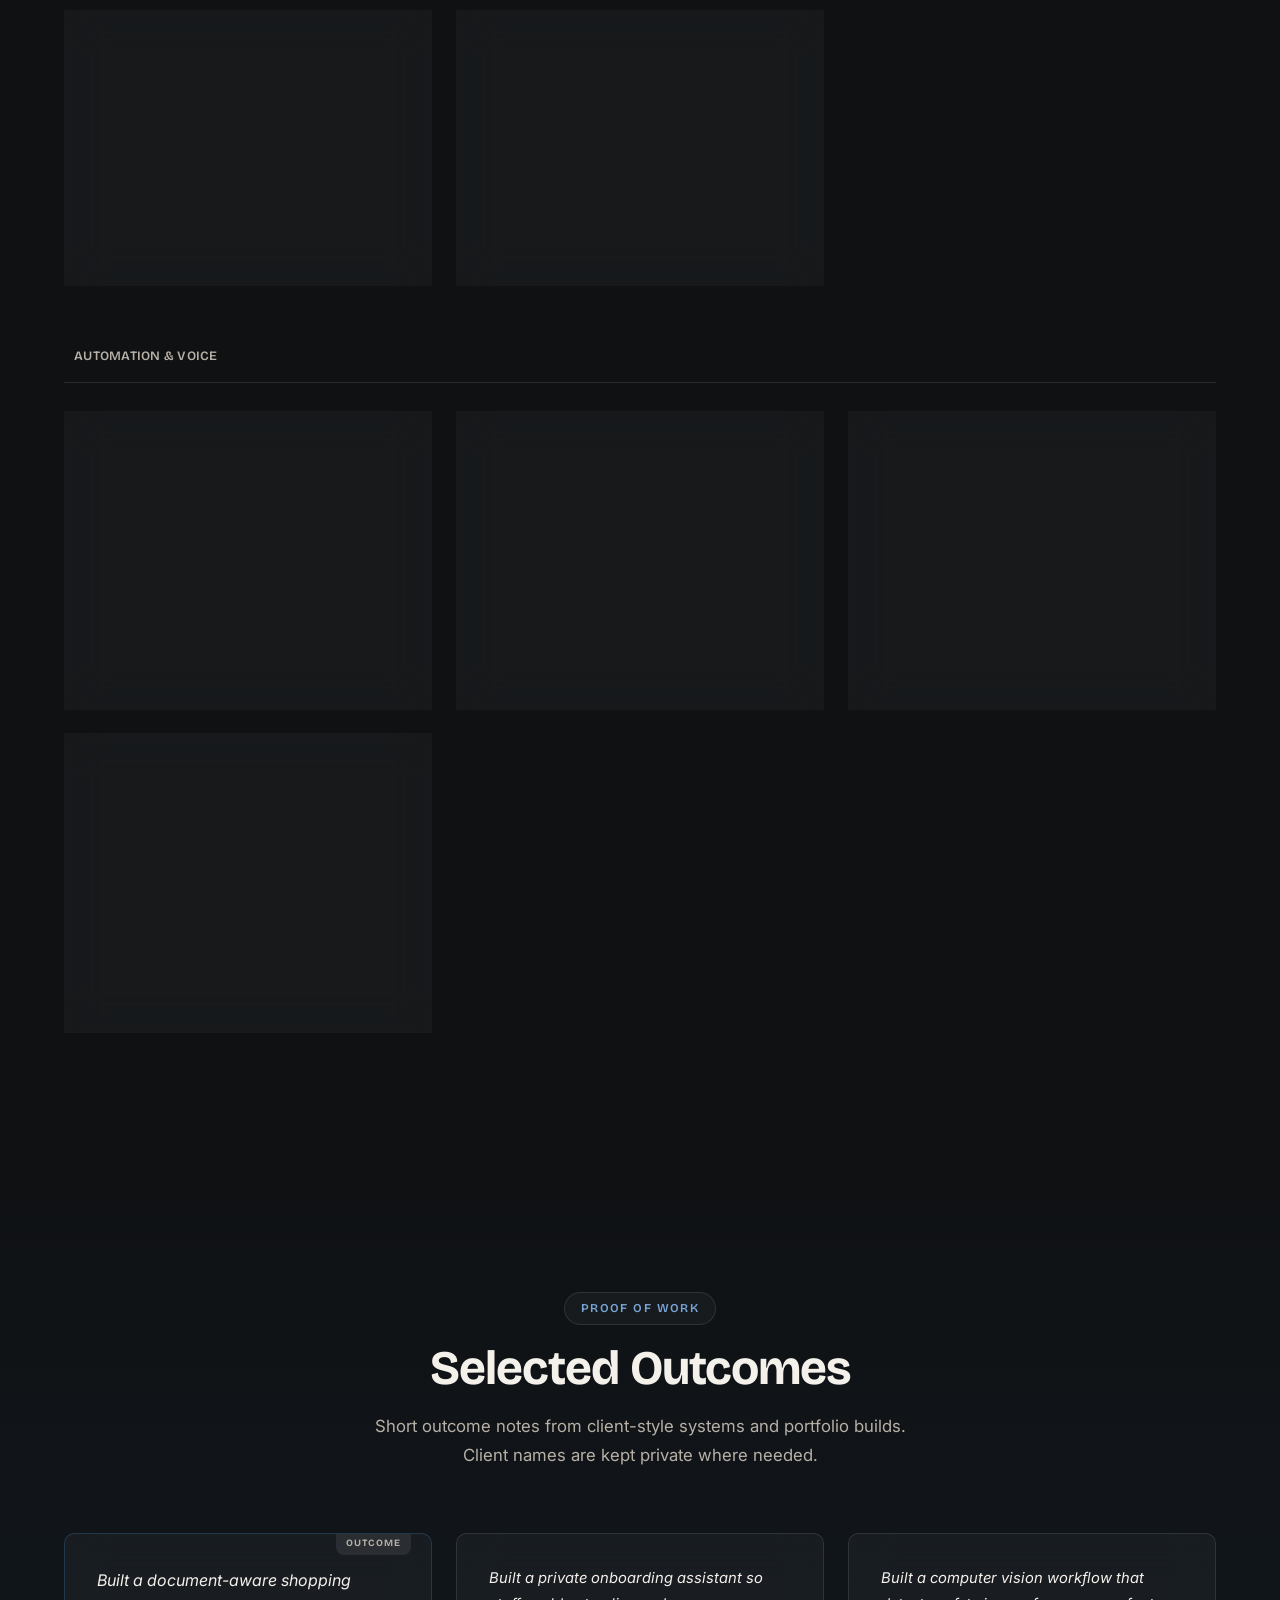
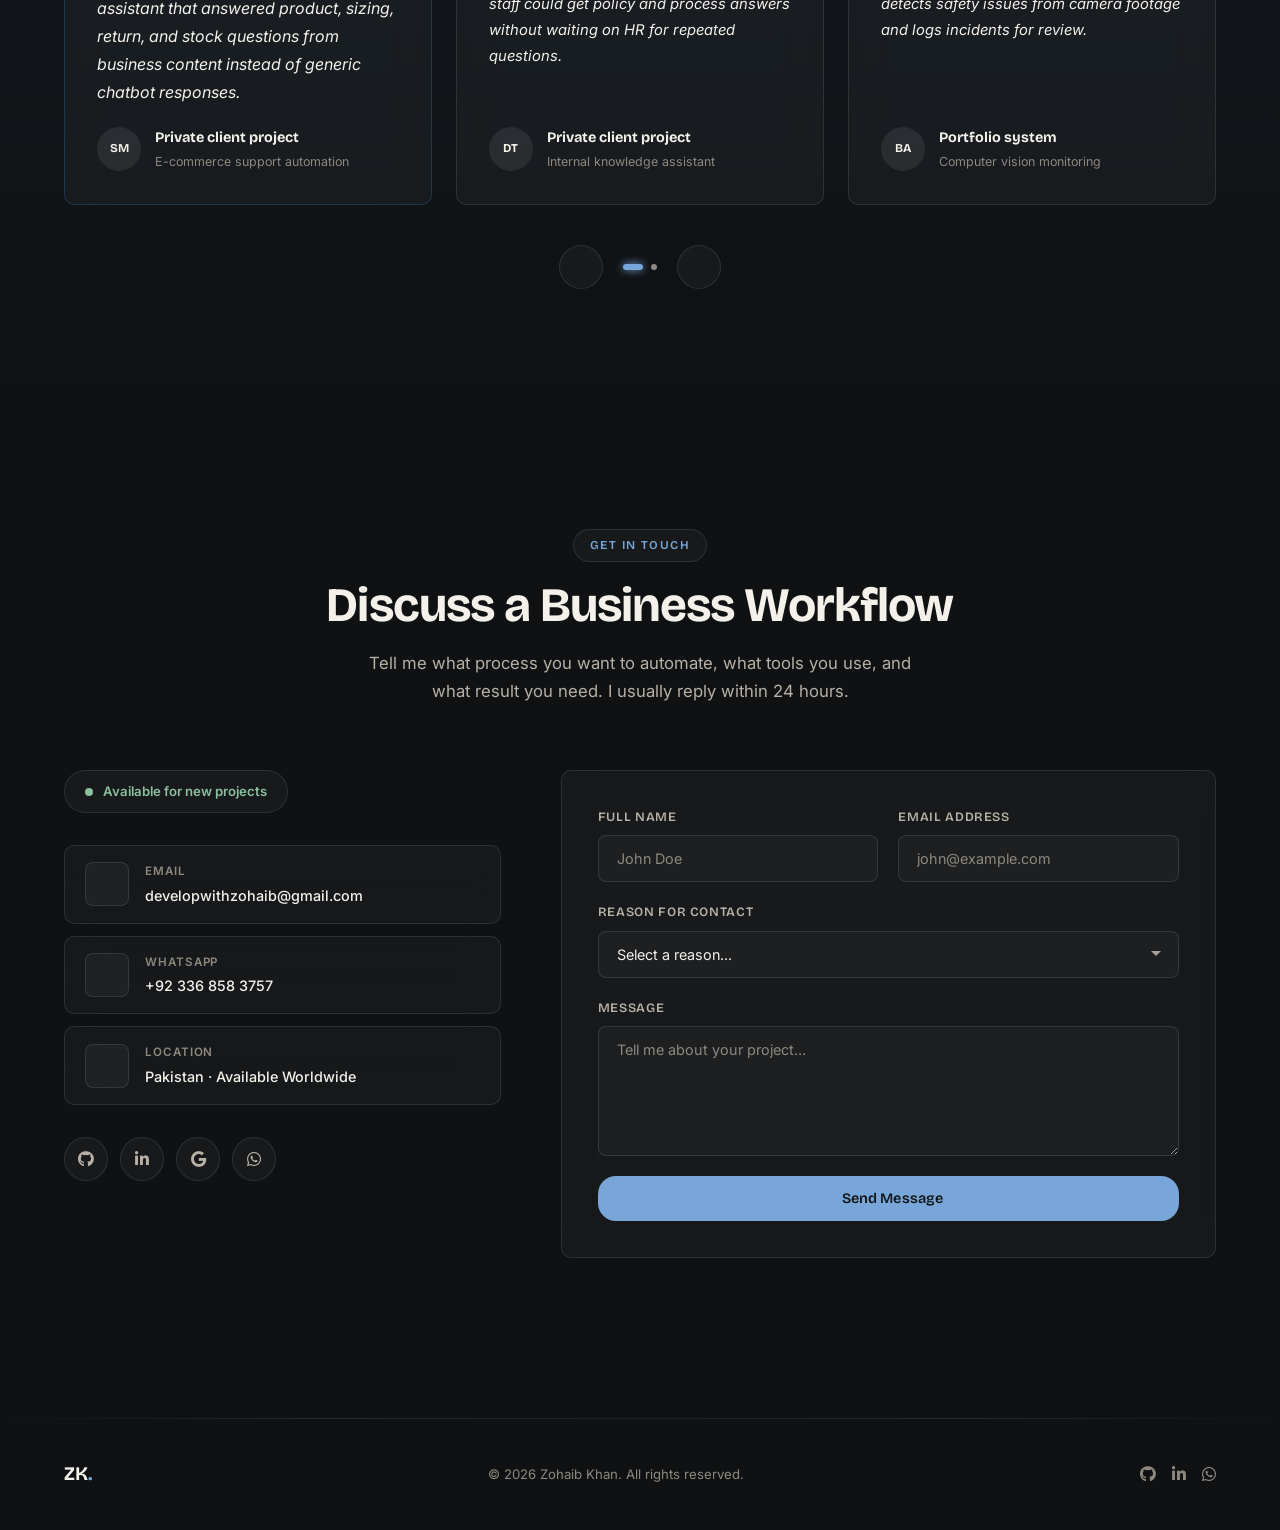
==== commit b4d79808: "Redesign delivery and portfolio sections" ====
--- a/index.html
+++ b/index.html
@@ -24,7 +24,7 @@
   <!-- Three.js (backup) -->
   <script src="https://cdnjs.cloudflare.com/ajax/libs/three.js/r128/three.min.js"></script>
 
-  <link rel="stylesheet" href="style.css?v=20260915-segmented-line" />
+  <link rel="stylesheet" href="style.css?v=20260926-delivery" />
   <link rel="stylesheet" href="chatbot.css?v=20260926-blue-icon" />
 </head>
 <body>
@@ -112,27 +112,37 @@
     </div>
   </section>
 
-  <!-- ═══════════════════════════════════════════ STATS ════════ -->
-  <section id="stats" class="stats-section">
+  <!-- ═════════════════════════════════════ DELIVERY APPROACH ══ -->
+  <section id="stats" class="stats-section" aria-labelledby="delivery-title">
     <div class="stats-container">
-      <div class="stat-item reveal">
-        <div class="stat-number" data-target="2" data-suffix="+">0</div>
-        <div class="stat-label">Years Experience</div>
-      </div>
-      <div class="stat-divider"></div>
-      <div class="stat-item reveal">
-        <div class="stat-number" data-target="10" data-suffix="+">0</div>
-        <div class="stat-label">Projects Delivered</div>
-      </div>
-      <div class="stat-divider"></div>
-      <div class="stat-item reveal">
-        <div class="stat-number" data-target="3" data-suffix="">0</div>
-        <div class="stat-label">Core Services</div>
-      </div>
-      <div class="stat-divider"></div>
-      <div class="stat-item reveal">
-        <div class="stat-number" data-target="24" data-suffix="h">0</div>
-        <div class="stat-label">Typical Reply Time</div>
+      <div class="delivery-intro reveal">
+        <span class="delivery-kicker">Delivery Approach</span>
+        <h2 id="delivery-title">AI engineering without the handoff gaps.</h2>
+        <p>I design and build the interface, backend, automation, and AI layer as one working product.</p>
+      </div>
+
+      <div class="delivery-points">
+        <article class="stat-item reveal">
+          <div class="stat-icon"><i data-lucide="layers-3"></i></div>
+          <div>
+            <h3>End-to-End Ownership</h3>
+            <p>One point of responsibility from planning and architecture through deployment.</p>
+          </div>
+        </article>
+        <article class="stat-item reveal">
+          <div class="stat-icon"><i data-lucide="brain-circuit"></i></div>
+          <div>
+            <h3>Applied AI Engineering</h3>
+            <p>Chatbots, vision, voice, and automation built around a real business workflow.</p>
+          </div>
+        </article>
+        <article class="stat-item reveal">
+          <div class="stat-icon"><i data-lucide="badge-check"></i></div>
+          <div>
+            <h3>Reliable Execution</h3>
+            <p>Clear scope, practical testing, and direct communication throughout the build.</p>
+          </div>
+        </article>
       </div>
     </div>
   </section>
@@ -447,15 +457,15 @@
   <section id="projects" class="projects-section">
     <div class="section-container">
       <div class="section-header reveal">
-        <span class="section-tag">Selected Work</span>
-        <h2 class="section-title">Client and Portfolio <span class="gradient-text">Systems</span></h2>
-        <p class="section-desc">A focused look at systems built around booking, support, internal knowledge, data extraction, and operations.</p>
+        <span class="section-tag">Portfolio</span>
+        <h2 class="section-title">AI Projects and <span class="gradient-text">Client Work</span></h2>
+        <p class="section-desc">A selection of production-focused systems across conversational AI, computer vision, workflow automation, and data products.</p>
       </div>
 
       <!-- ── Featured Case Studies ────────────────────────── -->
       <div class="projects-label reveal">
         <span class="projects-label-line"></span>
-        <span class="projects-label-text">Featured Case Studies</span>
+        <span class="projects-label-text">Client Case Studies</span>
         <span class="projects-label-line"></span>
       </div>
 
@@ -564,7 +574,7 @@
       <!-- ── More Projects ─────────────────────────────────── -->
       <div class="projects-label reveal">
         <span class="projects-label-line"></span>
-        <span class="projects-label-text">More Projects</span>
+        <span class="projects-label-text">Independent Projects</span>
         <span class="projects-label-line"></span>
       </div>
 
@@ -1060,7 +1070,7 @@
     </div>
   </footer>
 
-  <script src="script.js?v=20260915-smooth-curves"></script>
+  <script src="script.js?v=20260926-delivery"></script>
   <script src="skills-anim.js"></script>
   <script src="chatbot.js?v=20260912-trust"></script>
 </body>
--- a/style.css
+++ b/style.css
@@ -567,56 +567,115 @@
 }
 
 /* ══════════════════════════════════════════════════════════
-   STATS SECTION
+   DELIVERY APPROACH
    ══════════════════════════════════════════════════════════ */
 .stats-section {
   position: relative;
   z-index: 2;
-  padding: 0;
-  margin: 0;
+  padding: 24px;
+  margin: 0 auto;
 }
 
 .stats-container {
+  position: relative;
   max-width: 1200px;
   margin: 0 auto;
-  padding: 0 24px;
+  padding: 48px;
   display: grid;
-  grid-template-columns: 1fr auto 1fr auto 1fr auto 1fr;
-  align-items: center;
+  grid-template-columns: minmax(0, 0.9fr) minmax(0, 1.35fr);
+  align-items: start;
+  gap: clamp(48px, 7vw, 88px);
+  background: var(--surface);
+  border: 1px solid var(--border);
+  border-radius: 18px;
+  overflow: hidden;
+}
+
+.stats-container::before {
+  content: '';
+  position: absolute;
+  inset: 24px auto 24px 50%;
+  width: min(600px, 48vw);
+  pointer-events: none;
+  background: radial-gradient(circle at top right, rgba(120,166,216,0.09), transparent 68%);
+}
+
+.delivery-intro,
+.delivery-points {
+  position: relative;
+  z-index: 1;
+}
+
+.delivery-kicker {
+  display: inline-block;
+  margin-bottom: 14px;
+  color: var(--accent-soft);
+  font-size: 0.72rem;
+  font-weight: 700;
+  letter-spacing: 0.14em;
+  text-transform: uppercase;
+}
+
+.delivery-intro h2 {
+  max-width: 440px;
+  margin: 0 0 18px;
+  color: var(--text-primary);
+  font-family: var(--font-heading);
+  font-size: clamp(1.85rem, 3vw, 2.7rem);
+  line-height: 1.08;
+  letter-spacing: -0.035em;
+}
+
+.delivery-intro p {
+  max-width: 430px;
+  margin: 0;
+  color: var(--text-secondary);
+  font-size: 0.98rem;
+  line-height: 1.75;
+}
+
+.delivery-points {
+  display: grid;
   gap: 0;
-  background: var(--surface);
-  backdrop-filter: blur(20px);
-  border-top: 1px solid var(--border);
+}
+
+.stat-item {
+  display: grid;
+  grid-template-columns: 44px minmax(0, 1fr);
+  gap: 18px;
+  padding: 22px 0;
   border-bottom: 1px solid var(--border);
 }
 
-.stat-item {
-  padding: 36px 40px;
-  text-align: center;
-}
-
-.stat-number {
-  font-family: var(--font-heading);
-  font-size: clamp(2.2rem, 4vw, 3.5rem);
-  font-weight: 700;
-  letter-spacing: -0.02em;
-  line-height: 1;
-  margin-bottom: 8px;
-  color: var(--accent);
-}
-
-.stat-label {
-  font-size: 0.875rem;
+.stat-item:first-child { padding-top: 0; }
+.stat-item:last-child { padding-bottom: 0; border-bottom: 0; }
+
+.stat-icon {
+  width: 44px;
+  height: 44px;
+  display: grid;
+  place-items: center;
+  border: 1px solid var(--border-hover);
+  border-radius: 12px;
+  color: var(--accent-soft);
+  background: var(--accent-dim);
+}
+
+.stat-icon svg { width: 21px; height: 21px; }
+
+.stat-item h3 {
+  margin: 0 0 6px;
+  color: var(--text-primary);
+  font-family: var(--font-heading);
+  font-size: 1rem;
+  font-weight: 600;
+}
+
+.stat-item p {
+  margin: 0;
   color: var(--text-secondary);
-  font-weight: 500;
-  letter-spacing: 0.02em;
-}
-
-.stat-divider {
-  width: 1px;
-  height: 60px;
-  background: var(--border);
-  flex-shrink: 0;
+  font-size: 0.88rem;
+  line-height: 1.6;
 }
 
 /* ══════════════════════════════════════════════════════════
@@ -1648,9 +1707,9 @@
   .nav-cta { display: none; }
   .hamburger { display: flex; }
   .mobile-pill-nav { display: flex; }
-  .stats-container { grid-template-columns: 1fr 1fr; padding: 0; }
-  .stat-divider { display: none; }
-  .stat-item { padding: 28px 20px; border-bottom: 1px solid var(--border); }
+  .stats-section { padding: 16px; }
+  .stats-container { grid-template-columns: 1fr; gap: 38px; padding: 34px 28px; }
+  .stats-container::before { inset: 16px 16px auto; width: calc(100% - 32px); height: 260px; }
   .projects-grid { grid-template-columns: 1fr; }
   .testimonial-card { flex: 0 0 calc(100% - 0px); }
   .form-row { grid-template-columns: 1fr; }
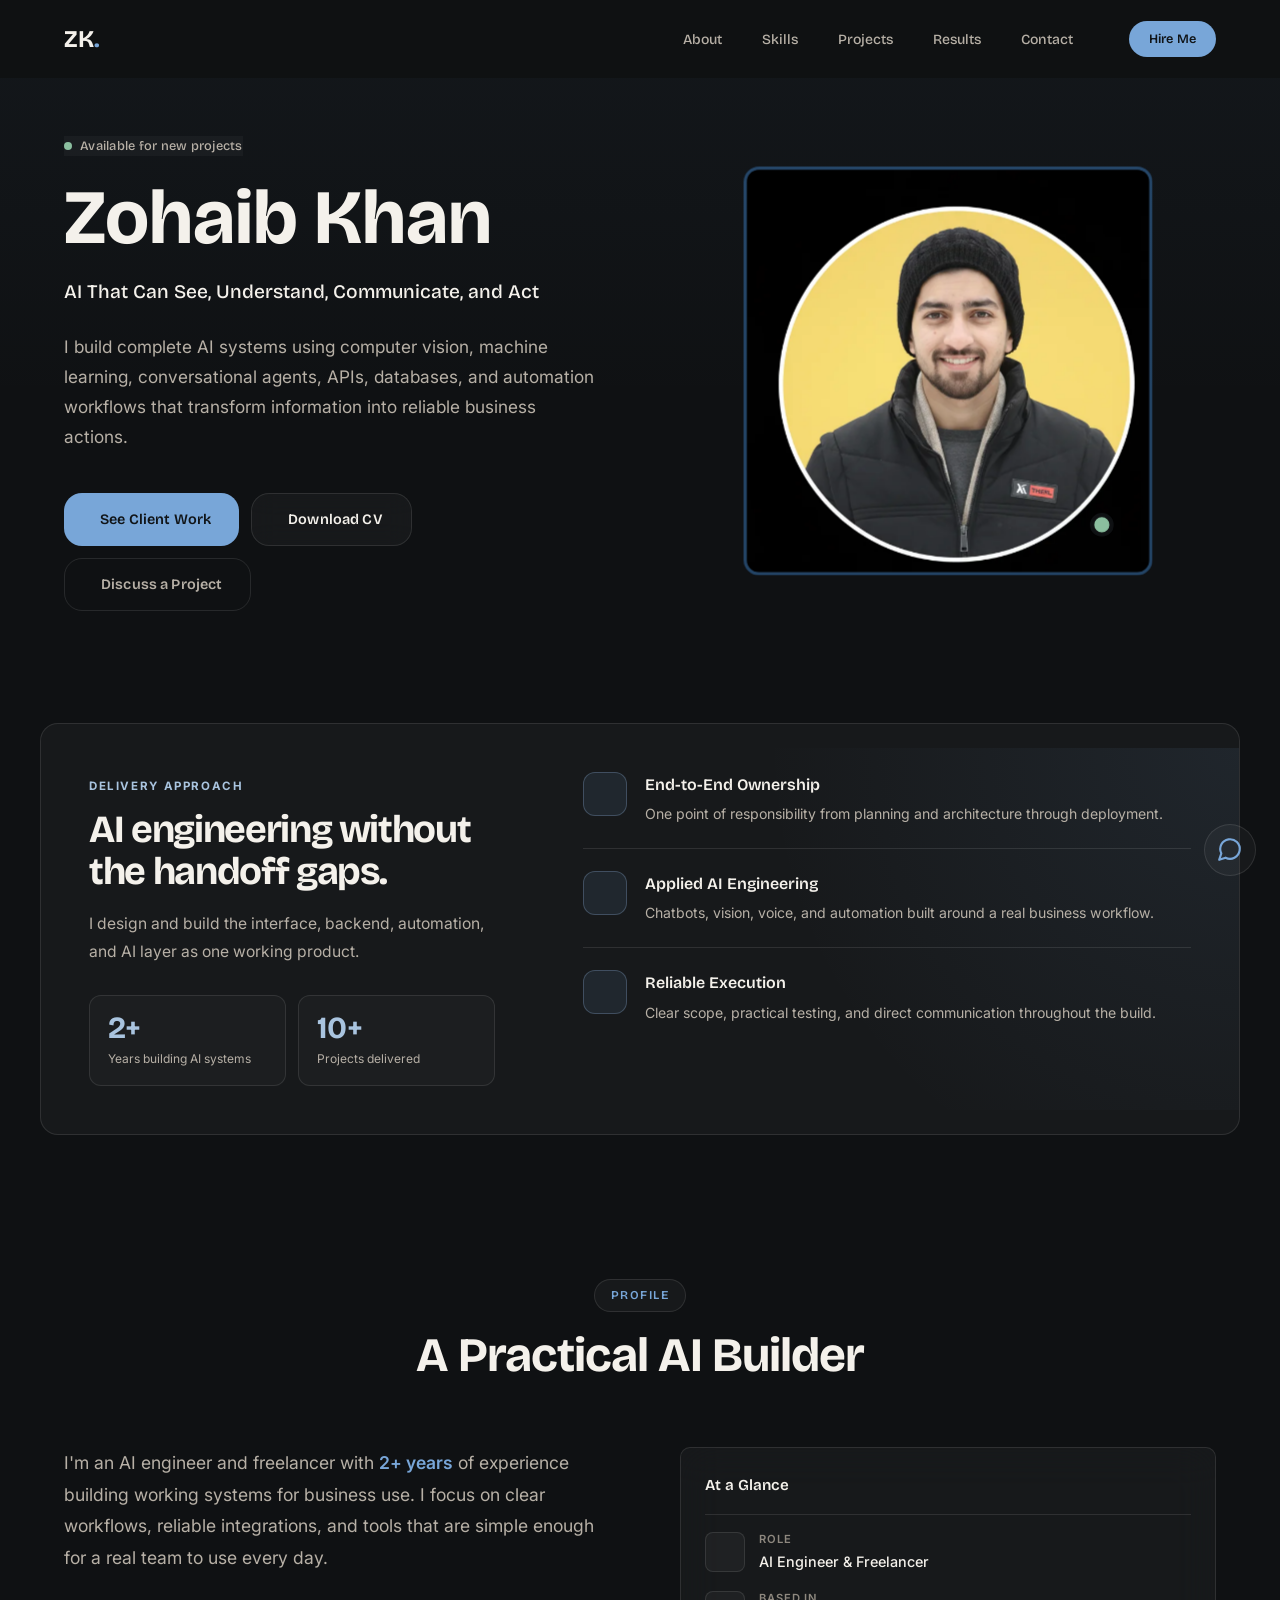
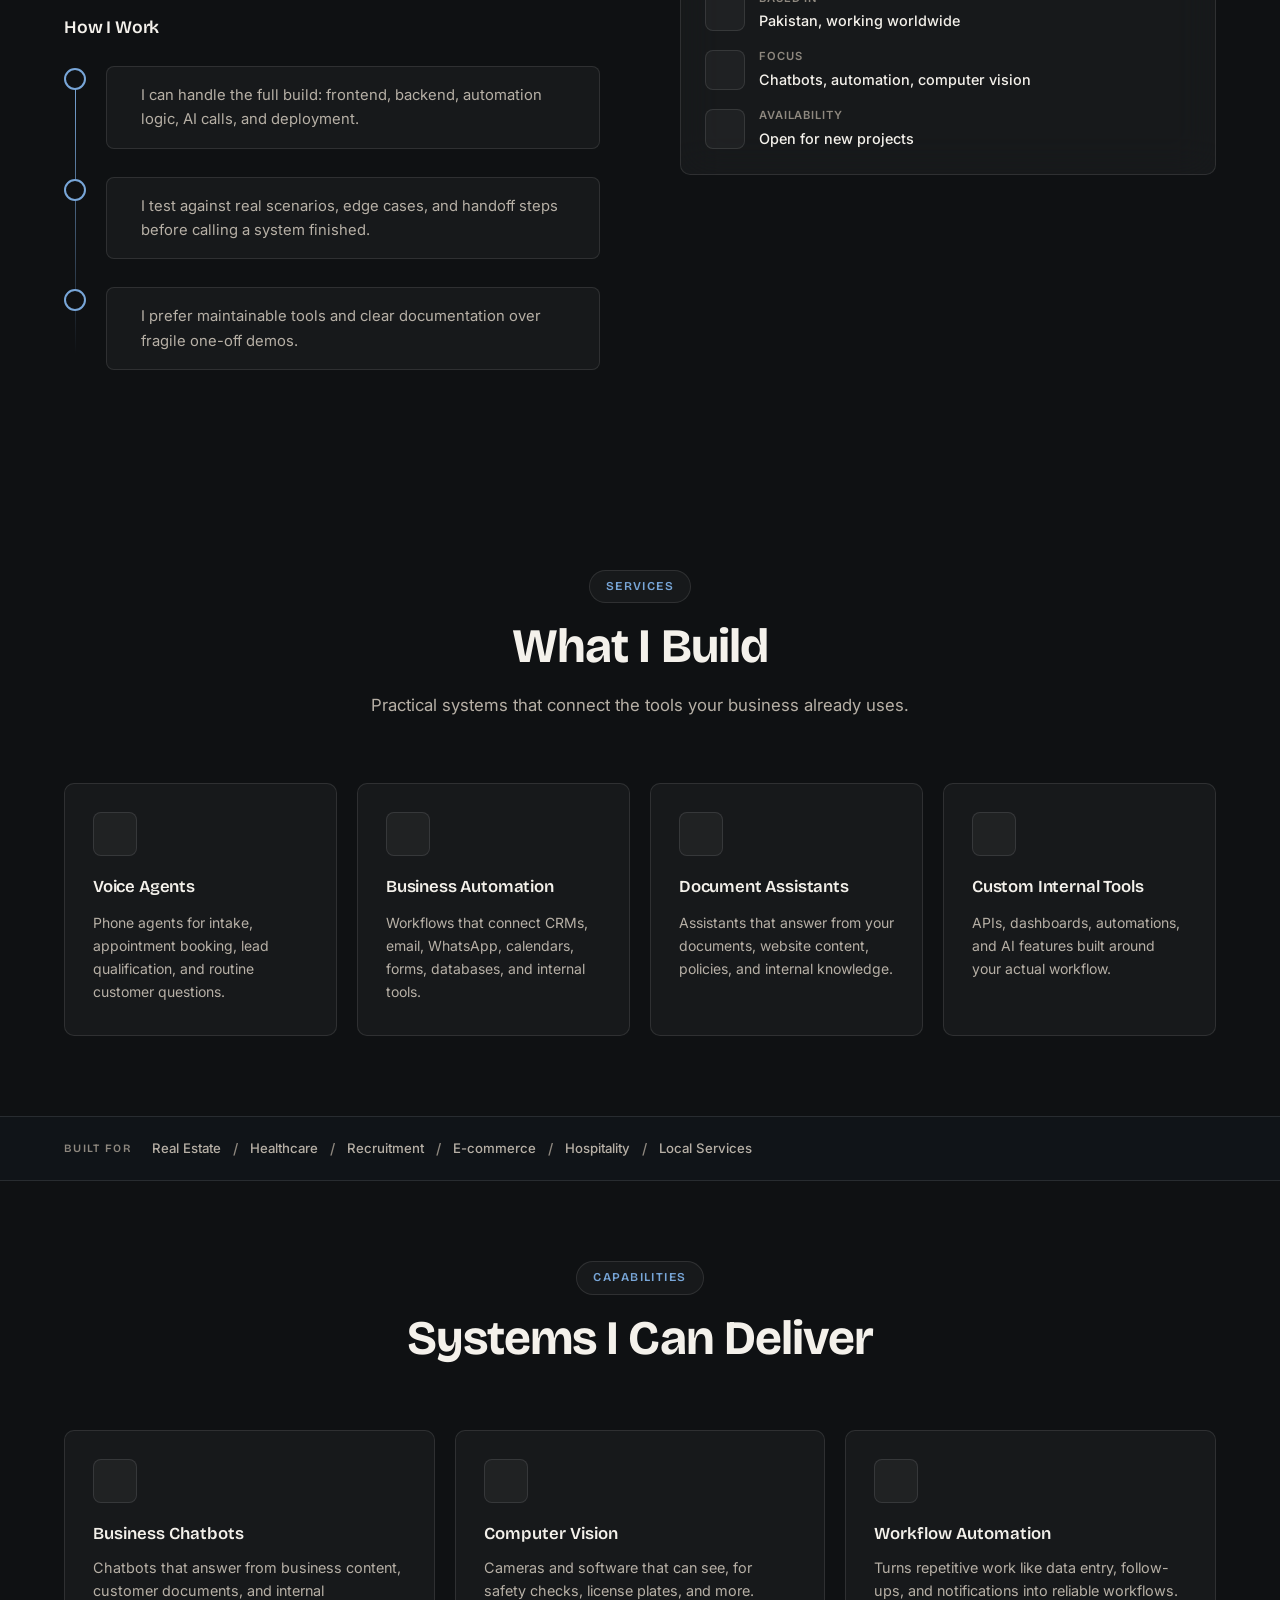
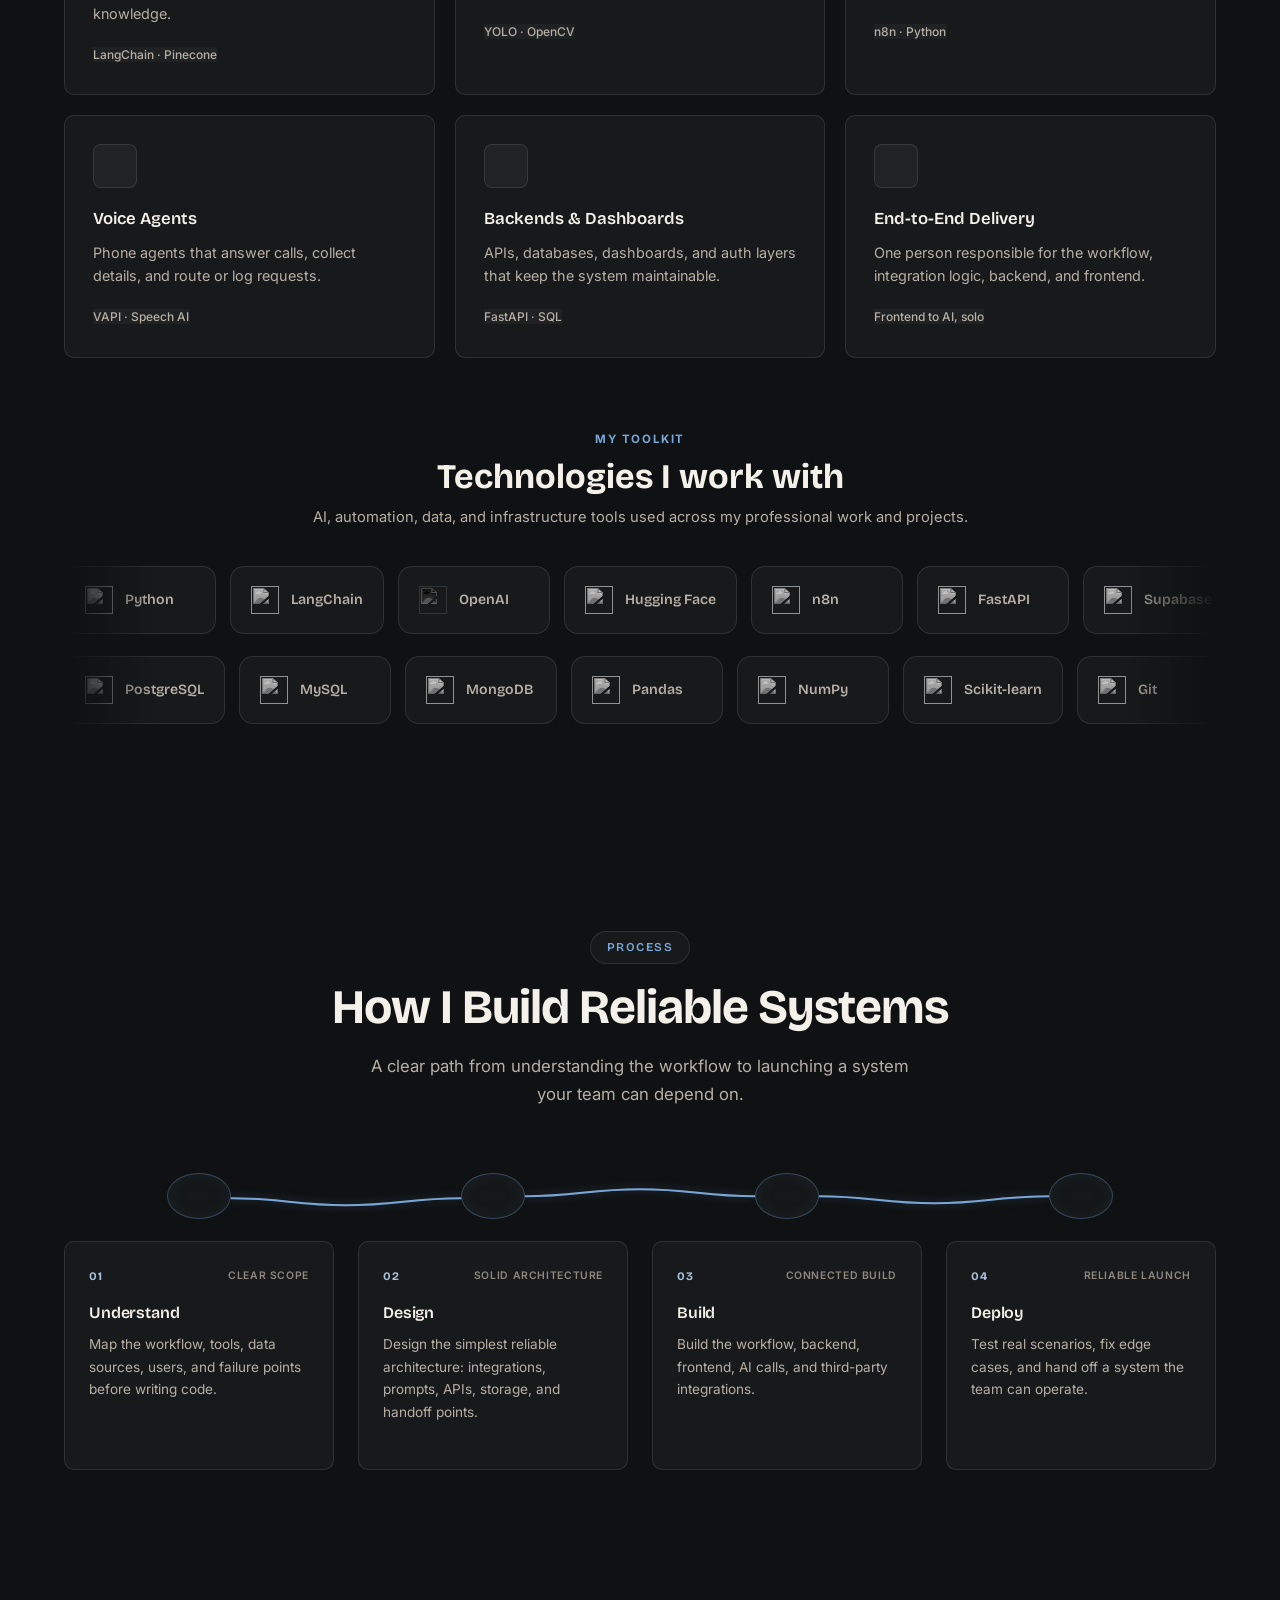
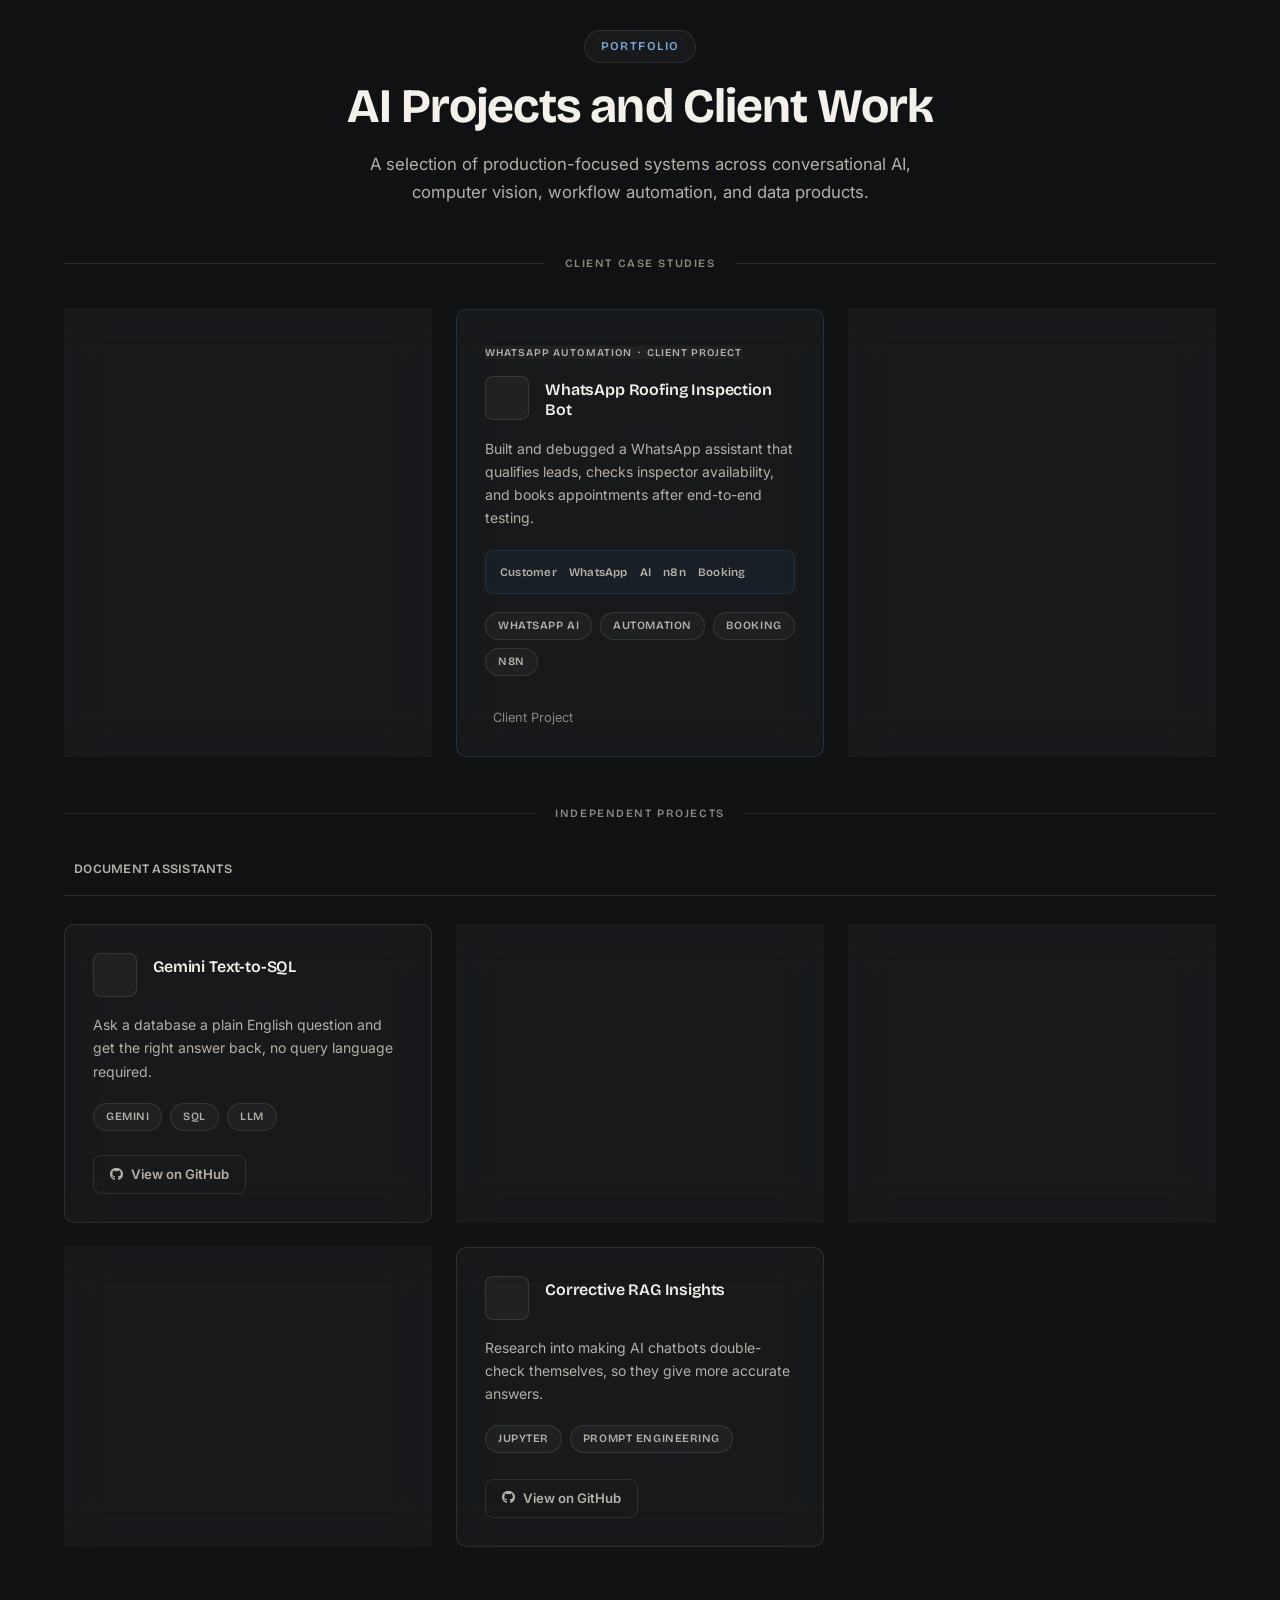
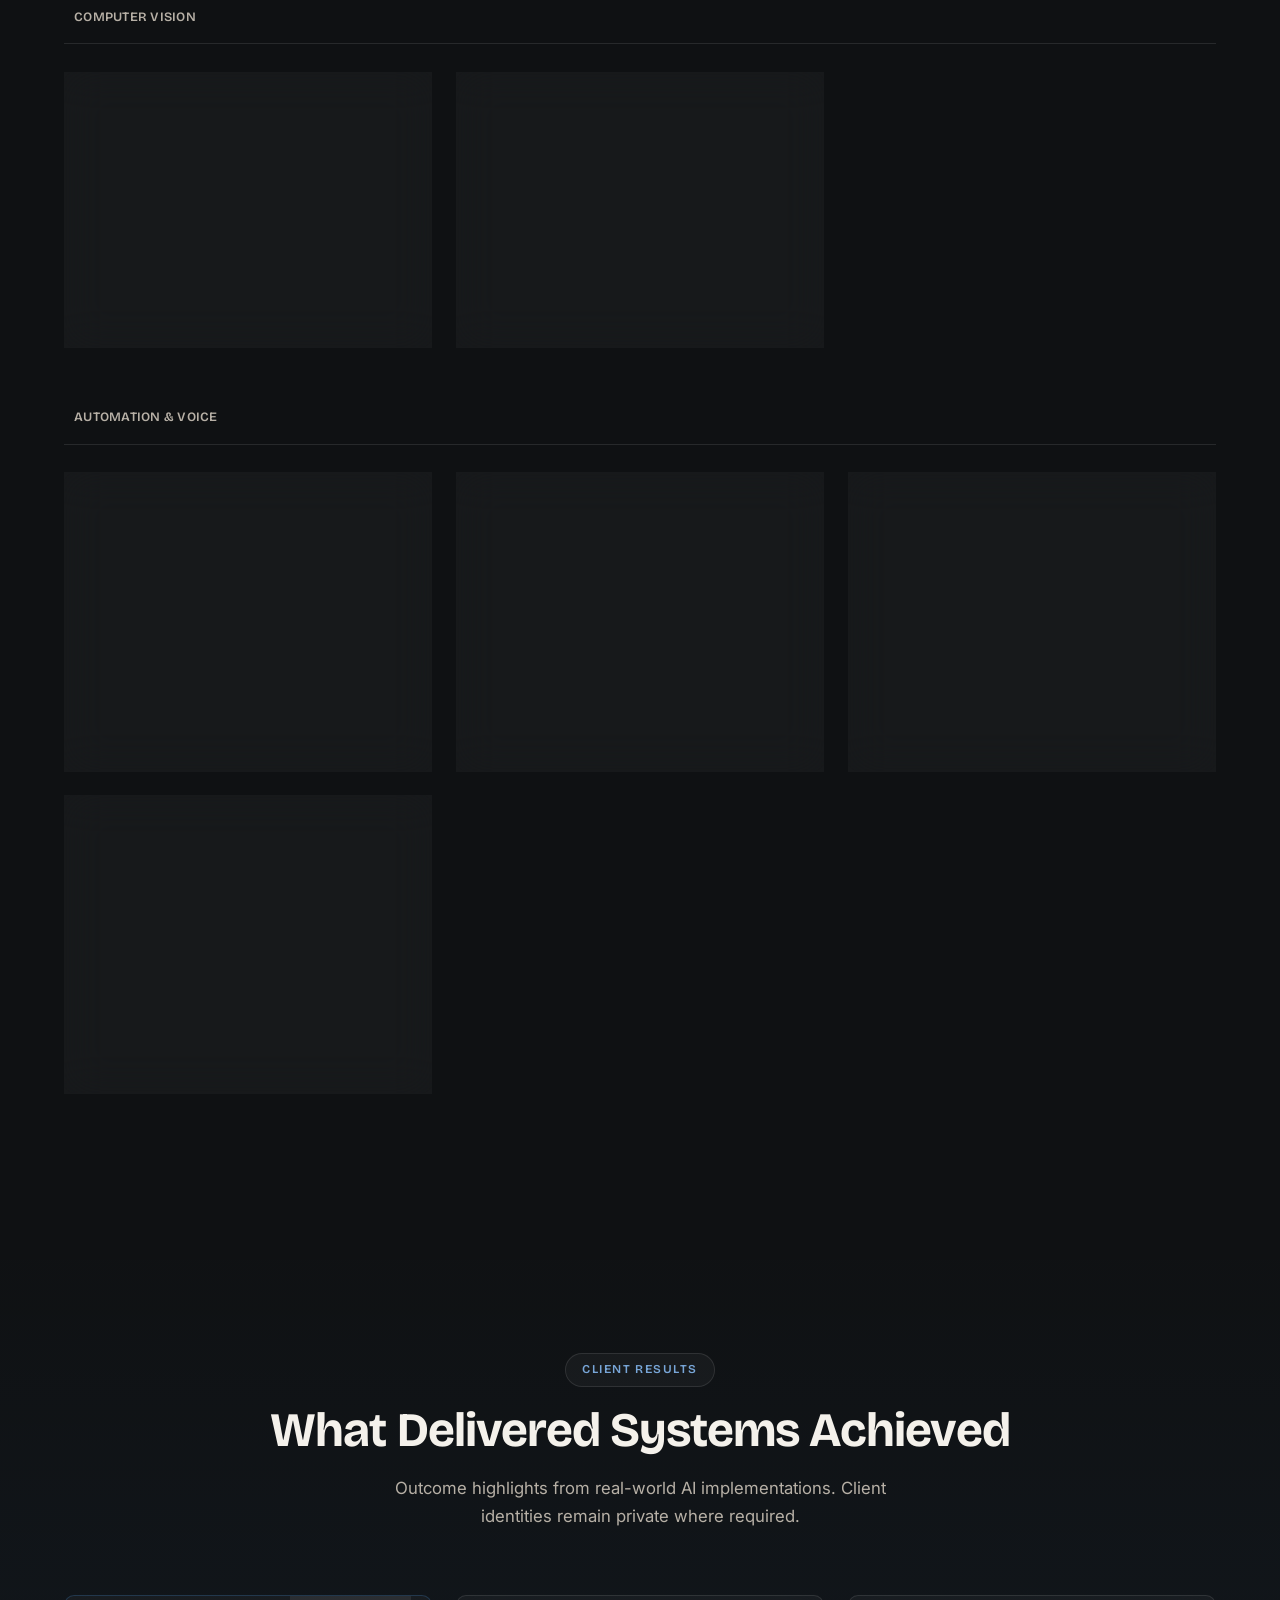
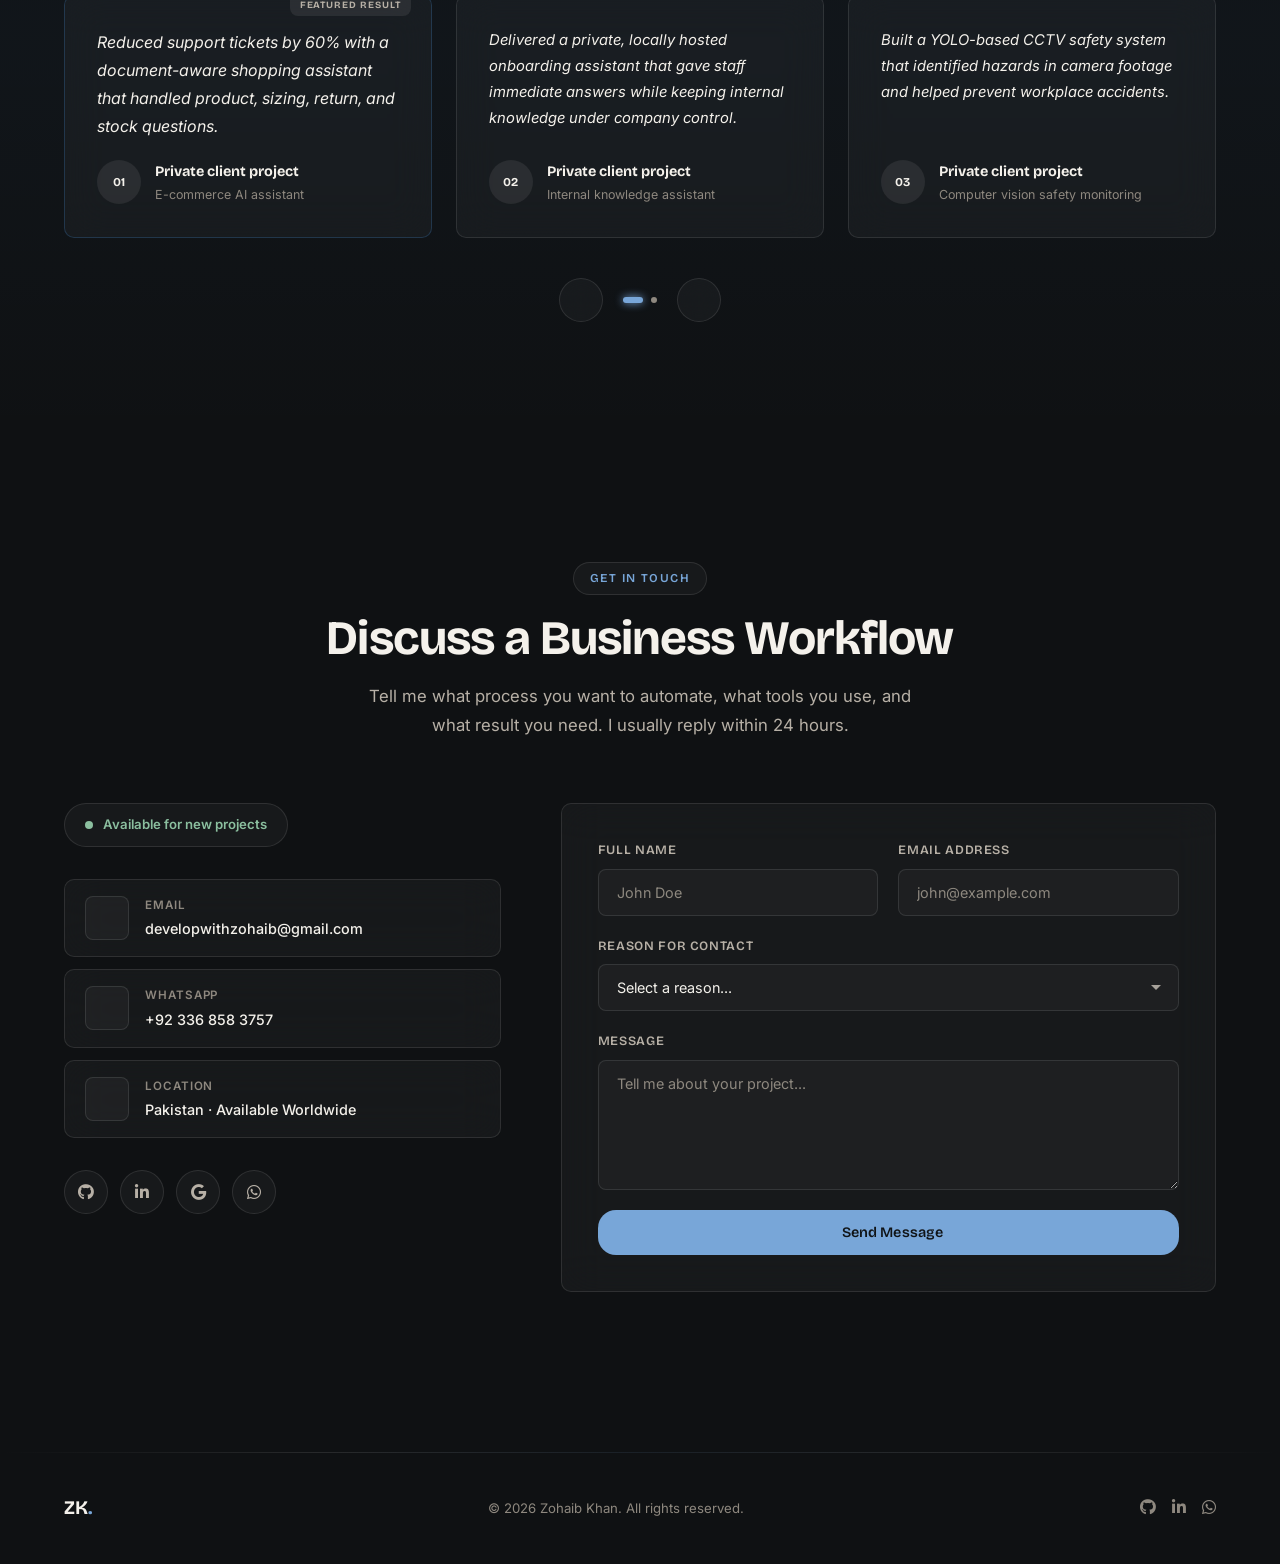
==== commit fb0b2ffe: "Strengthen metrics and client results" ====
--- a/index.html
+++ b/index.html
@@ -24,7 +24,7 @@
   <!-- Three.js (backup) -->
   <script src="https://cdnjs.cloudflare.com/ajax/libs/three.js/r128/three.min.js"></script>
 
-  <link rel="stylesheet" href="style.css?v=20260926-delivery" />
+  <link rel="stylesheet" href="style.css?v=20260926-results" />
   <link rel="stylesheet" href="chatbot.css?v=20260926-blue-icon" />
 </head>
 <body>
@@ -119,6 +119,16 @@
         <span class="delivery-kicker">Delivery Approach</span>
         <h2 id="delivery-title">AI engineering without the handoff gaps.</h2>
         <p>I design and build the interface, backend, automation, and AI layer as one working product.</p>
+        <div class="delivery-metrics" aria-label="Experience and delivery metrics">
+          <div class="delivery-metric">
+            <strong>2+</strong>
+            <span>Years building AI systems</span>
+          </div>
+          <div class="delivery-metric">
+            <strong>10+</strong>
+            <span>Projects delivered</span>
+          </div>
+        </div>
       </div>
 
       <div class="delivery-points">
@@ -829,9 +839,9 @@
   <section id="reviews" class="reviews-section">
     <div class="section-container">
       <div class="section-header reveal">
-        <span class="section-tag">Proof of Work</span>
-        <h2 class="section-title">Selected <span class="gradient-text">Outcomes</span></h2>
-        <p class="section-desc">Short outcome notes from client-style systems and portfolio builds. Client names are kept private where needed.</p>
+        <span class="section-tag">Client Results</span>
+        <h2 class="section-title">What Delivered Systems <span class="gradient-text">Achieved</span></h2>
+        <p class="section-desc">Outcome highlights from real-world AI implementations. Client identities remain private where required.</p>
       </div>
 
       <div class="carousel-wrapper reveal">
@@ -839,14 +849,14 @@
 
           <div class="testimonial-card testimonial-card--featured glass-card">
             <div class="testimonial-quote"><i data-lucide="quote"></i></div>
-            <p class="testimonial-text">Built a document-aware shopping assistant that answered product, sizing, return, and stock questions from business content instead of generic chatbot responses.</p>
+            <p class="testimonial-text">Reduced support tickets by 60% with a document-aware shopping assistant that handled product, sizing, return, and stock questions.</p>
             <div class="testimonial-author">
-              <div class="author-avatar">SM</div>
+              <div class="author-avatar">01</div>
               <div class="author-info">
                 <strong>Private client project</strong>
-                <span>E-commerce support automation</span>
-              </div>
-              <div class="testimonial-stars">
+                <span>E-commerce AI assistant</span>
+              </div>
+              <div class="testimonial-stars" aria-label="5 out of 5 stars">
                 <i data-lucide="star" class="star-filled"></i>
                 <i data-lucide="star" class="star-filled"></i>
                 <i data-lucide="star" class="star-filled"></i>
@@ -858,14 +868,14 @@
 
           <div class="testimonial-card glass-card">
             <div class="testimonial-quote"><i data-lucide="quote"></i></div>
-            <p class="testimonial-text">Built a private onboarding assistant so staff could get policy and process answers without waiting on HR for repeated questions.</p>
+            <p class="testimonial-text">Delivered a private, locally hosted onboarding assistant that gave staff immediate answers while keeping internal knowledge under company control.</p>
             <div class="testimonial-author">
-              <div class="author-avatar">DT</div>
+              <div class="author-avatar">02</div>
               <div class="author-info">
                 <strong>Private client project</strong>
                 <span>Internal knowledge assistant</span>
               </div>
-              <div class="testimonial-stars">
+              <div class="testimonial-stars" aria-label="5 out of 5 stars">
                 <i data-lucide="star" class="star-filled"></i>
                 <i data-lucide="star" class="star-filled"></i>
                 <i data-lucide="star" class="star-filled"></i>
@@ -877,14 +887,14 @@
 
           <div class="testimonial-card glass-card">
             <div class="testimonial-quote"><i data-lucide="quote"></i></div>
-            <p class="testimonial-text">Built a computer vision workflow that detects safety issues from camera footage and logs incidents for review.</p>
+            <p class="testimonial-text">Built a YOLO-based CCTV safety system that identified hazards in camera footage and helped prevent workplace accidents.</p>
             <div class="testimonial-author">
-              <div class="author-avatar">BA</div>
+              <div class="author-avatar">03</div>
               <div class="author-info">
-                <strong>Portfolio system</strong>
-                <span>Computer vision monitoring</span>
-              </div>
-              <div class="testimonial-stars">
+                <strong>Private client project</strong>
+                <span>Computer vision safety monitoring</span>
+              </div>
+              <div class="testimonial-stars" aria-label="5 out of 5 stars">
                 <i data-lucide="star" class="star-filled"></i>
                 <i data-lucide="star" class="star-filled"></i>
                 <i data-lucide="star" class="star-filled"></i>
@@ -896,14 +906,14 @@
 
           <div class="testimonial-card glass-card">
             <div class="testimonial-quote"><i data-lucide="quote"></i></div>
-            <p class="testimonial-text">Connected form submissions, CRM updates, AI-written follow-ups, and WhatsApp alerts into one automated lead workflow.</p>
+            <p class="testimonial-text">Turned form submissions, CRM updates, AI-written follow-ups, and WhatsApp alerts into one fully automated lead pipeline.</p>
             <div class="testimonial-author">
-              <div class="author-avatar">EC</div>
+              <div class="author-avatar">04</div>
               <div class="author-info">
-                <strong>Client-style workflow</strong>
+                <strong>Private client project</strong>
                 <span>Lead pipeline automation</span>
               </div>
-              <div class="testimonial-stars">
+              <div class="testimonial-stars" aria-label="5 out of 5 stars">
                 <i data-lucide="star" class="star-filled"></i>
                 <i data-lucide="star" class="star-filled"></i>
                 <i data-lucide="star" class="star-filled"></i>
@@ -915,14 +925,14 @@
 
           <div class="testimonial-card glass-card">
             <div class="testimonial-quote"><i data-lucide="quote"></i></div>
-            <p class="testimonial-text">Built a resume screening workflow that ranks candidates against job requirements and gives recruiters a faster shortlist.</p>
+            <p class="testimonial-text">Cut time-to-shortlist from three days to under 20 minutes with an AI screening workflow aligned to each role's requirements.</p>
             <div class="testimonial-author">
-              <div class="author-avatar">JO</div>
+              <div class="author-avatar">05</div>
               <div class="author-info">
-                <strong>Portfolio system</strong>
-                <span>Recruiting workflow automation</span>
-              </div>
-              <div class="testimonial-stars">
+                <strong>Private client project</strong>
+                <span>AI recruitment automation</span>
+              </div>
+              <div class="testimonial-stars" aria-label="5 out of 5 stars">
                 <i data-lucide="star" class="star-filled"></i>
                 <i data-lucide="star" class="star-filled"></i>
                 <i data-lucide="star" class="star-filled"></i>
@@ -934,14 +944,14 @@
 
           <div class="testimonial-card glass-card">
             <div class="testimonial-quote"><i data-lucide="quote"></i></div>
-            <p class="testimonial-text">Built a voice agent flow that collects caller details, confirms order information, and logs the request for staff follow-up.</p>
+            <p class="testimonial-text">Deployed 24/7 AI voice order-taking that captured caller details, confirmed orders, and nearly eliminated missed requests.</p>
             <div class="testimonial-author">
-              <div class="author-avatar">PS</div>
+              <div class="author-avatar">06</div>
               <div class="author-info">
-                <strong>Client-style workflow</strong>
-                <span>Voice agent for operations</span>
-              </div>
-              <div class="testimonial-stars">
+                <strong>Private client project</strong>
+                <span>Voice AI for order operations</span>
+              </div>
+              <div class="testimonial-stars" aria-label="5 out of 5 stars">
                 <i data-lucide="star" class="star-filled"></i>
                 <i data-lucide="star" class="star-filled"></i>
                 <i data-lucide="star" class="star-filled"></i>
--- a/style.css
+++ b/style.css
@@ -634,6 +634,38 @@
   line-height: 1.75;
 }
 
+.delivery-metrics {
+  display: grid;
+  grid-template-columns: repeat(2, minmax(0, 1fr));
+  gap: 12px;
+  max-width: 430px;
+  margin-top: 30px;
+}
+
+.delivery-metric {
+  min-width: 0;
+  padding: 17px 18px;
+  border: 1px solid var(--border);
+  border-radius: 12px;
+  background: rgba(255,255,255,0.025);
+}
+
+.delivery-metric strong {
+  display: block;
+  margin-bottom: 7px;
+  color: var(--accent-soft);
+  font-family: var(--font-heading);
+  font-size: clamp(1.45rem, 2.4vw, 2rem);
+  line-height: 1;
+}
+
+.delivery-metric span {
+  display: block;
+  color: var(--text-secondary);
+  font-size: 0.75rem;
+  line-height: 1.4;
+}
+
 .delivery-points {
   display: grid;
   gap: 0;
@@ -1365,10 +1397,11 @@
   display: flex;
   gap: 2px;
   align-items: center;
+  flex-shrink: 0;
 }
 
 .star-filled { color: #FBBF24; }
-.star-filled svg { width: 14px; height: 14px; }
+.star-filled svg { width: 14px; height: 14px; fill: currentColor; }
 
 .carousel-controls {
   display: flex;
@@ -2441,8 +2474,7 @@
 .project-card::before,
 .glass-card::before,
 .wib-card::before,
-.testimonial-quote,
-.testimonial-stars {
+.testimonial-quote {
   display: none !important;
 }
 
@@ -2576,9 +2608,16 @@
 }
 
 .testimonial-card--featured::after {
-  content: "Outcome";
+  content: "Featured Result";
   background: rgba(255,255,255,0.08);
   color: var(--text-secondary);
+}
+
+@media (max-width: 480px) {
+  .delivery-metrics { grid-template-columns: 1fr 1fr; gap: 10px; }
+  .delivery-metric { padding: 15px 14px; }
+  .testimonial-author { align-items: flex-start; flex-wrap: wrap; }
+  .testimonial-stars { width: 100%; padding-left: 58px; }
 }
 
 .testimonial-text {
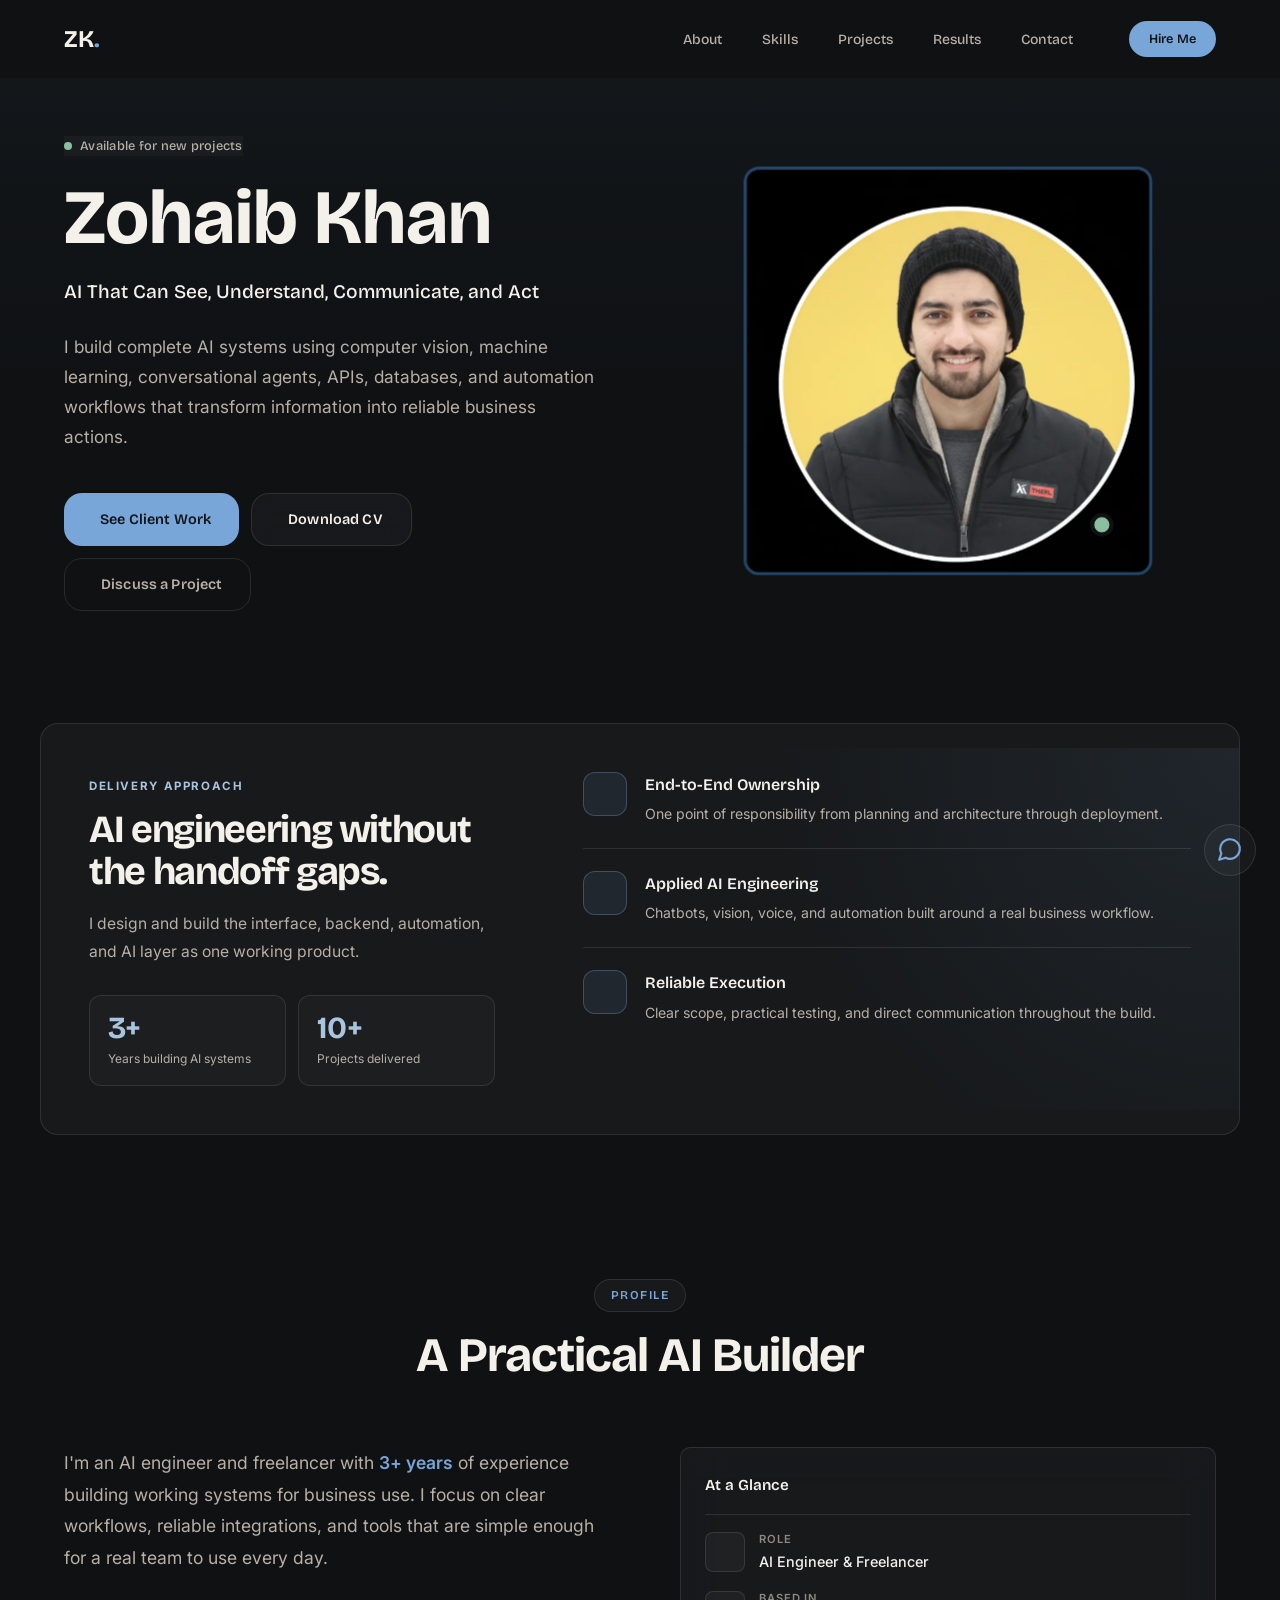
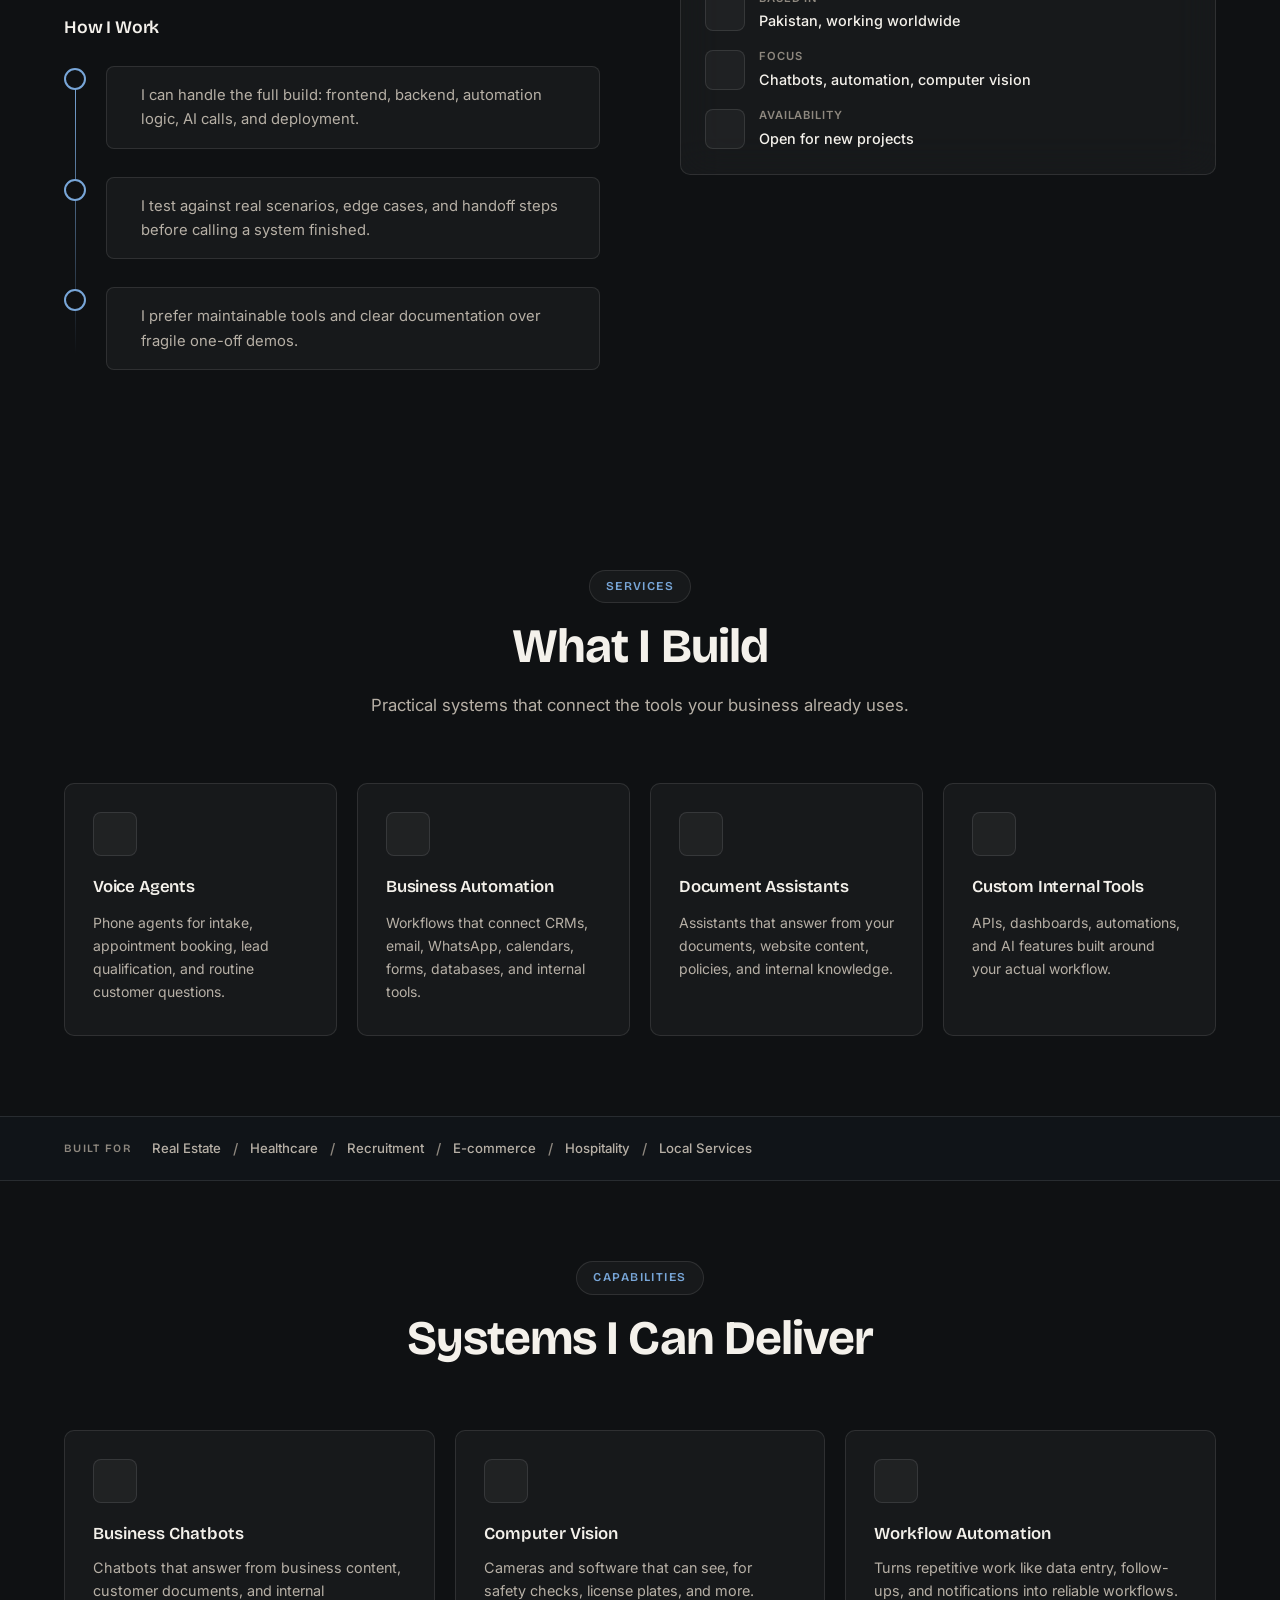
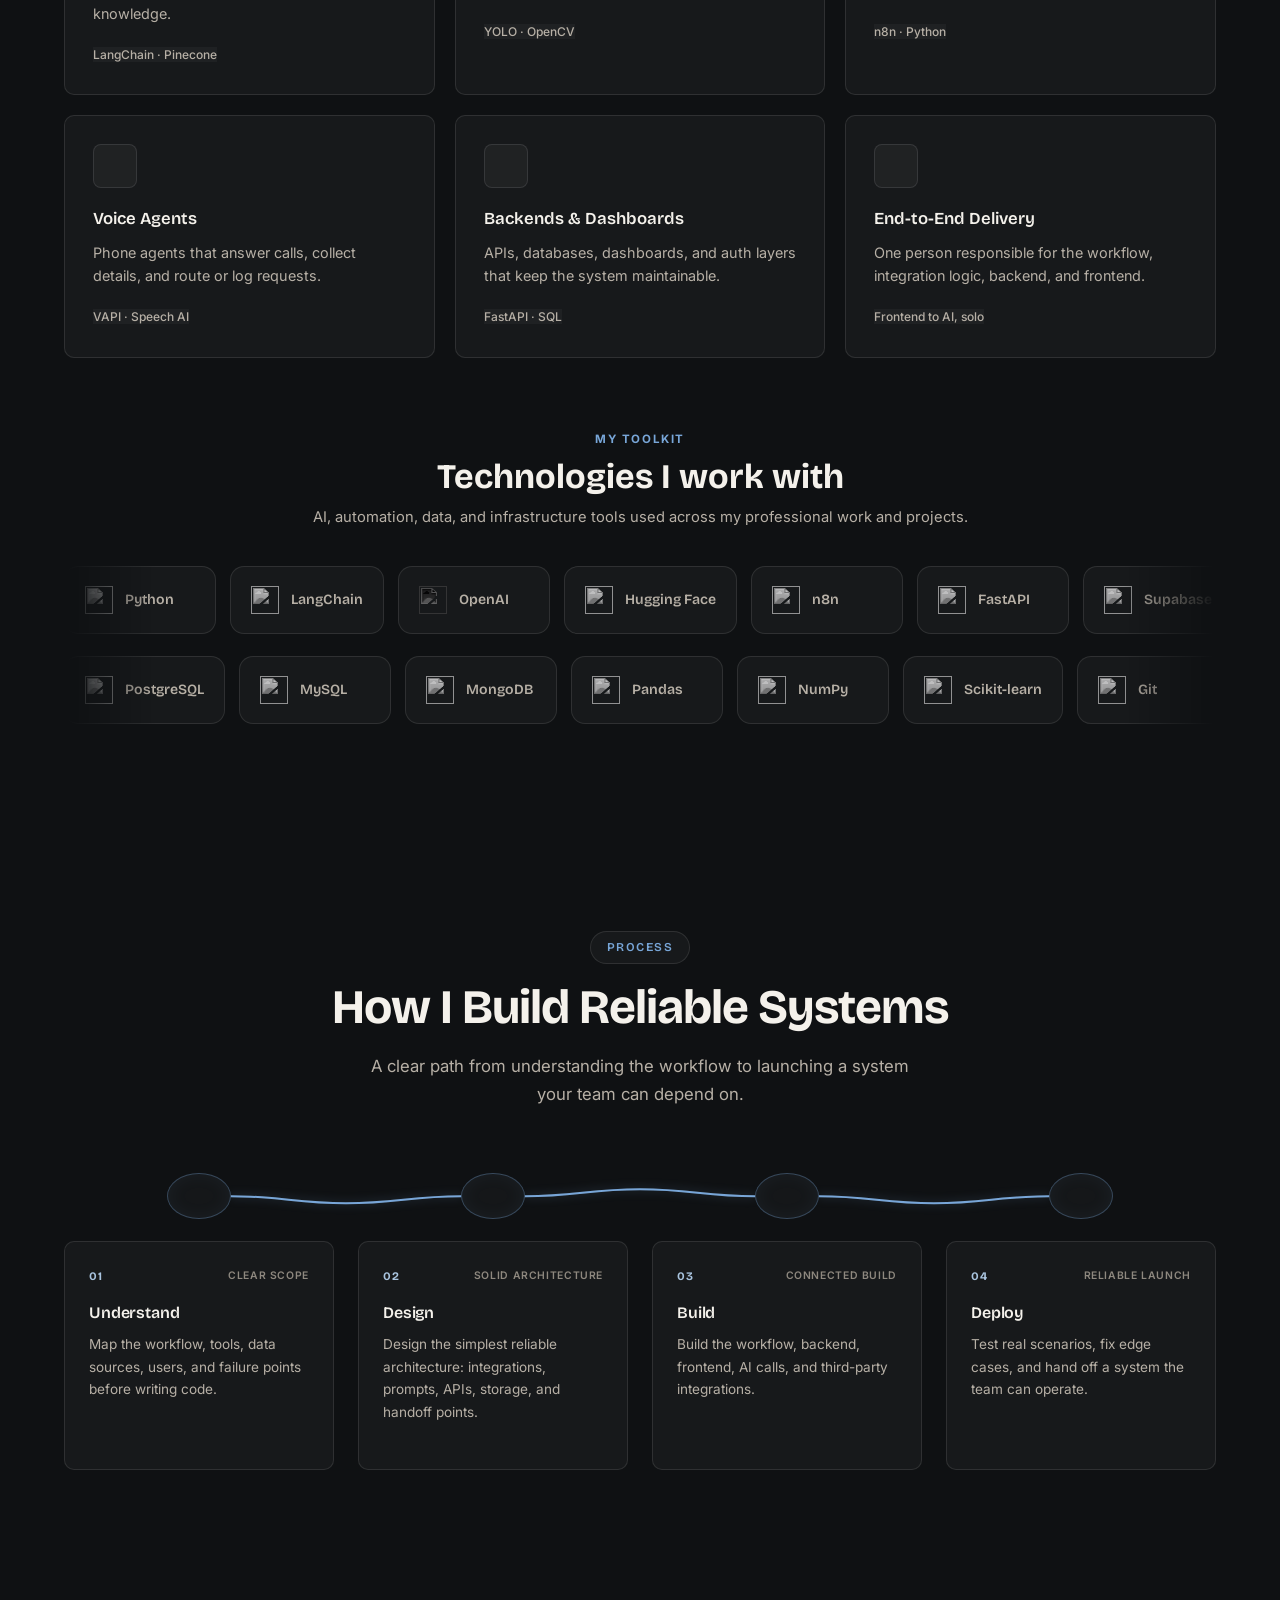
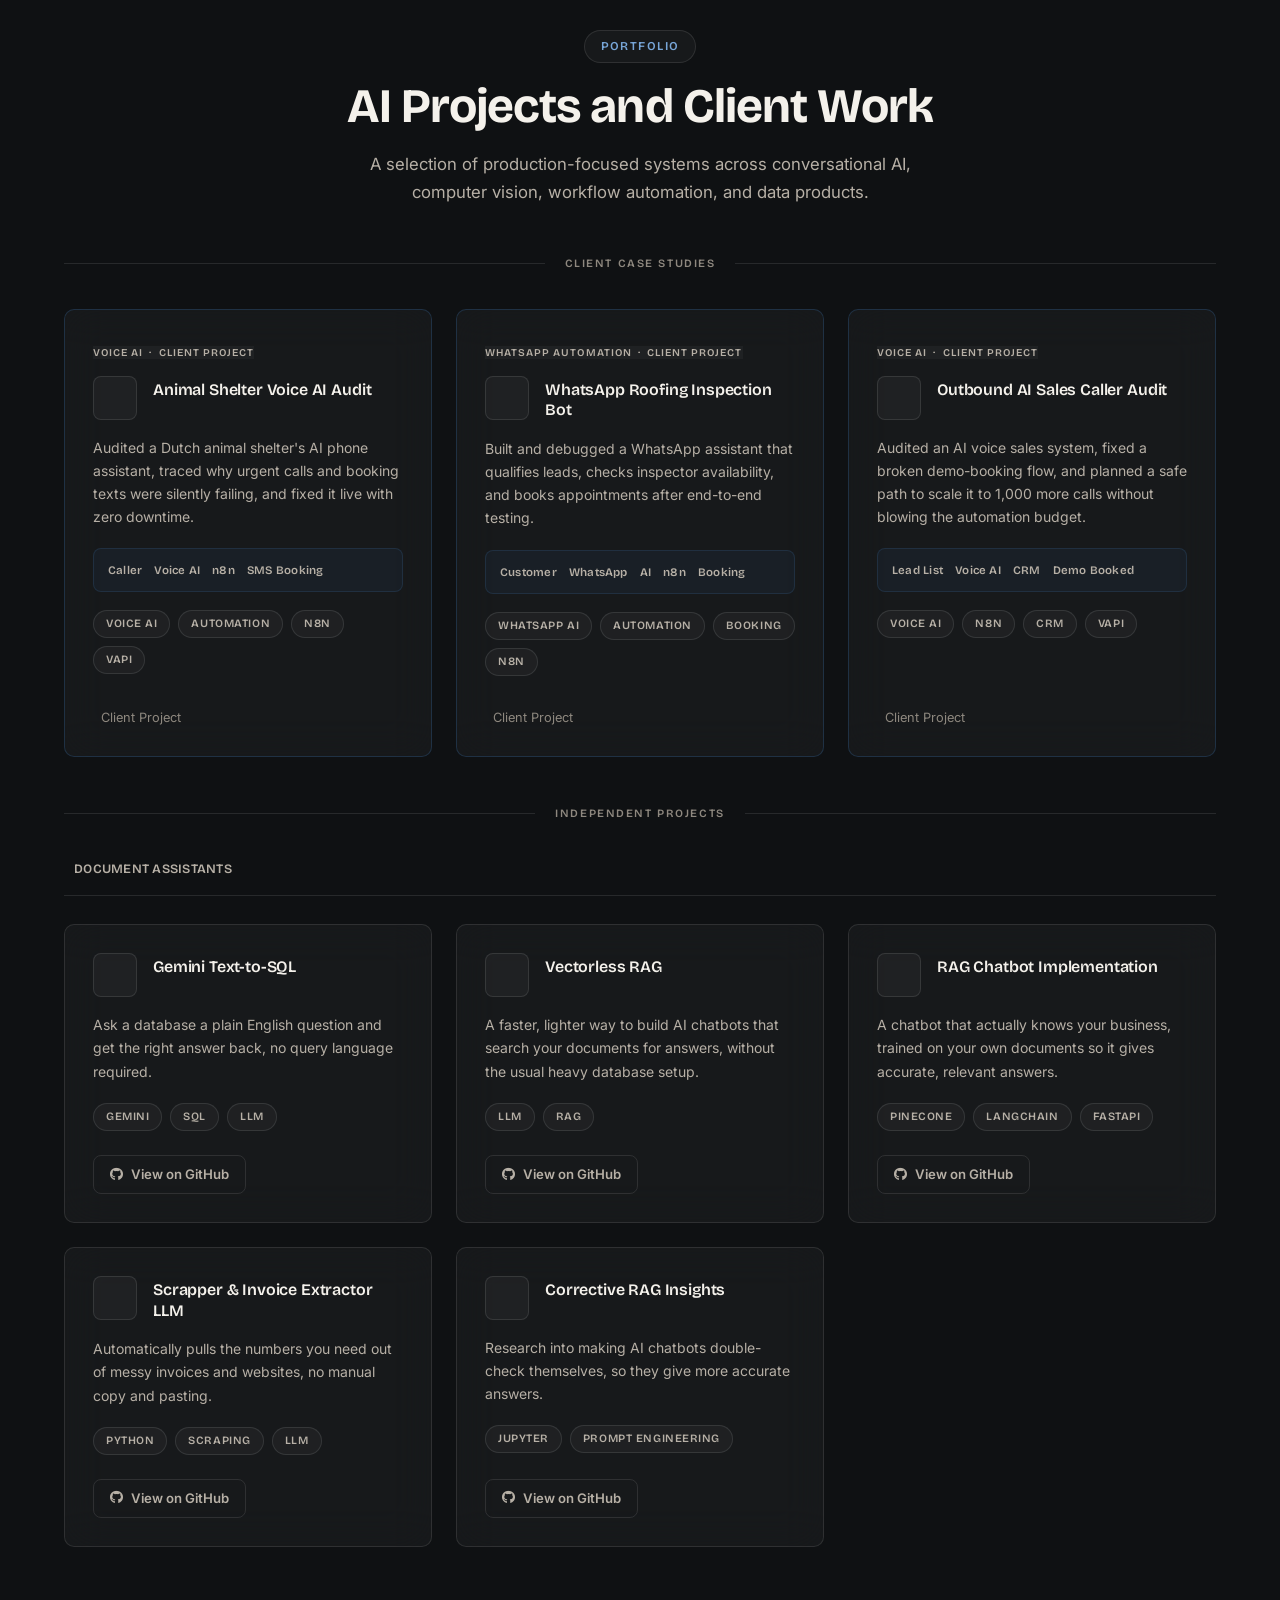
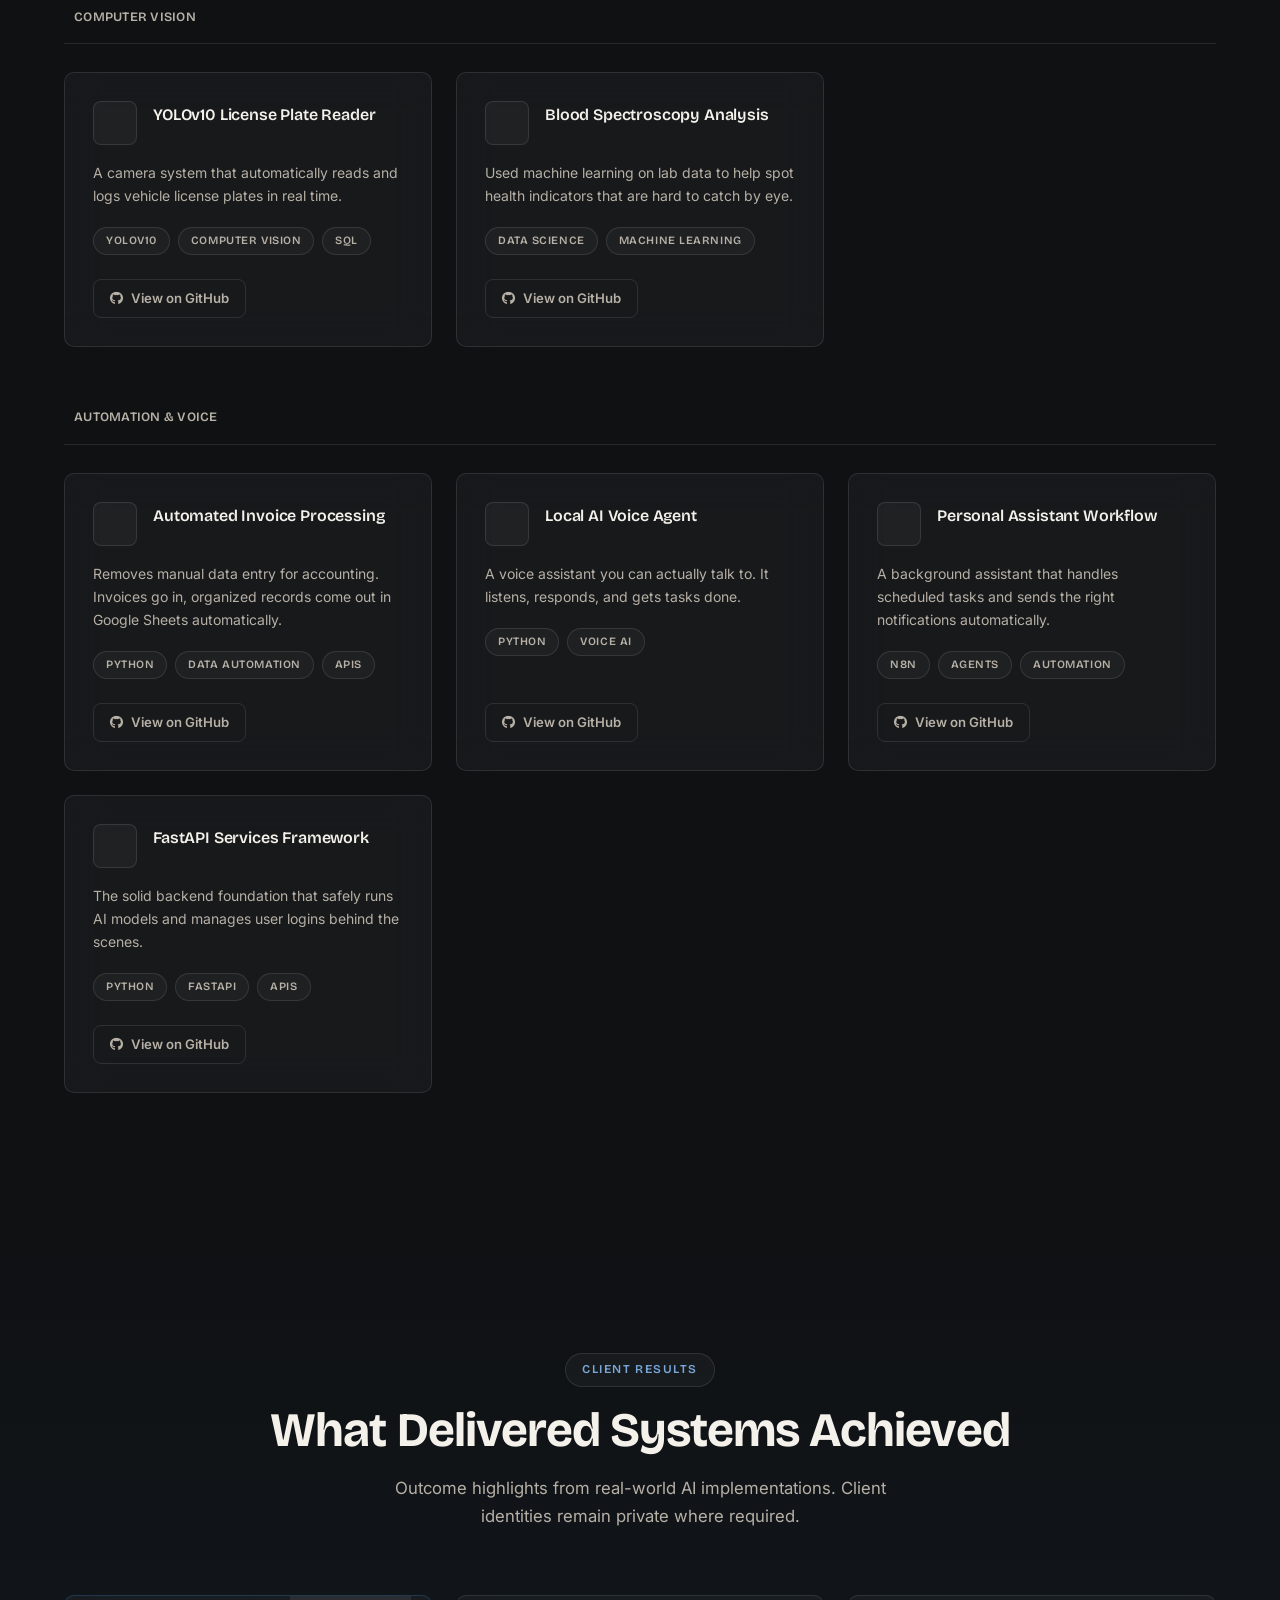
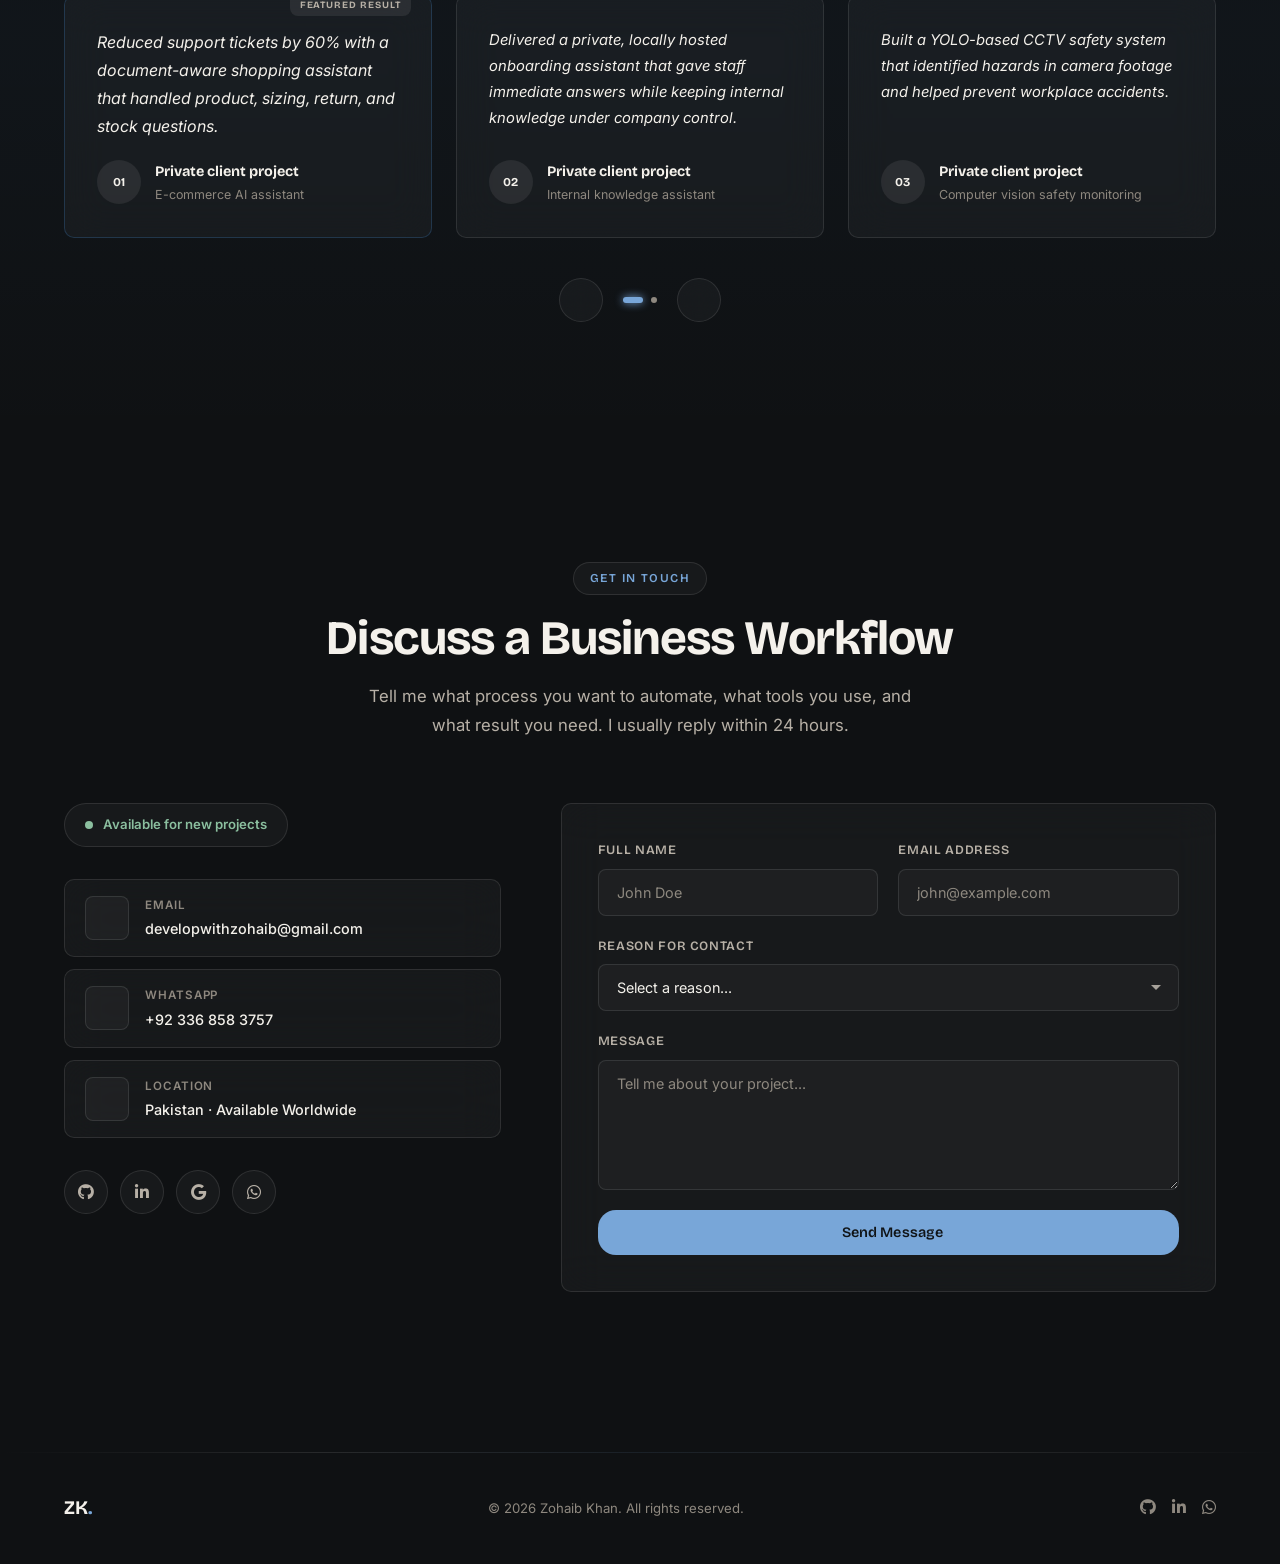
==== commit 340be129: "Update experience to three years" ====
--- a/index.html
+++ b/index.html
@@ -121,7 +121,7 @@
         <p>I design and build the interface, backend, automation, and AI layer as one working product.</p>
         <div class="delivery-metrics" aria-label="Experience and delivery metrics">
           <div class="delivery-metric">
-            <strong>2+</strong>
+            <strong>3+</strong>
             <span>Years building AI systems</span>
           </div>
           <div class="delivery-metric">
@@ -168,7 +168,7 @@
       <div class="about-grid">
         <div class="about-text reveal">
           <p class="about-lead">
-            I'm an AI engineer and freelancer with <strong>2+ years</strong> of experience building working systems for business use. I focus on clear workflows, reliable integrations, and tools that are simple enough for a real team to use every day.
+            I'm an AI engineer and freelancer with <strong>3+ years</strong> of experience building working systems for business use. I focus on clear workflows, reliable integrations, and tools that are simple enough for a real team to use every day.
           </p>
 
           <h3 class="about-subtitle">How I Work</h3>
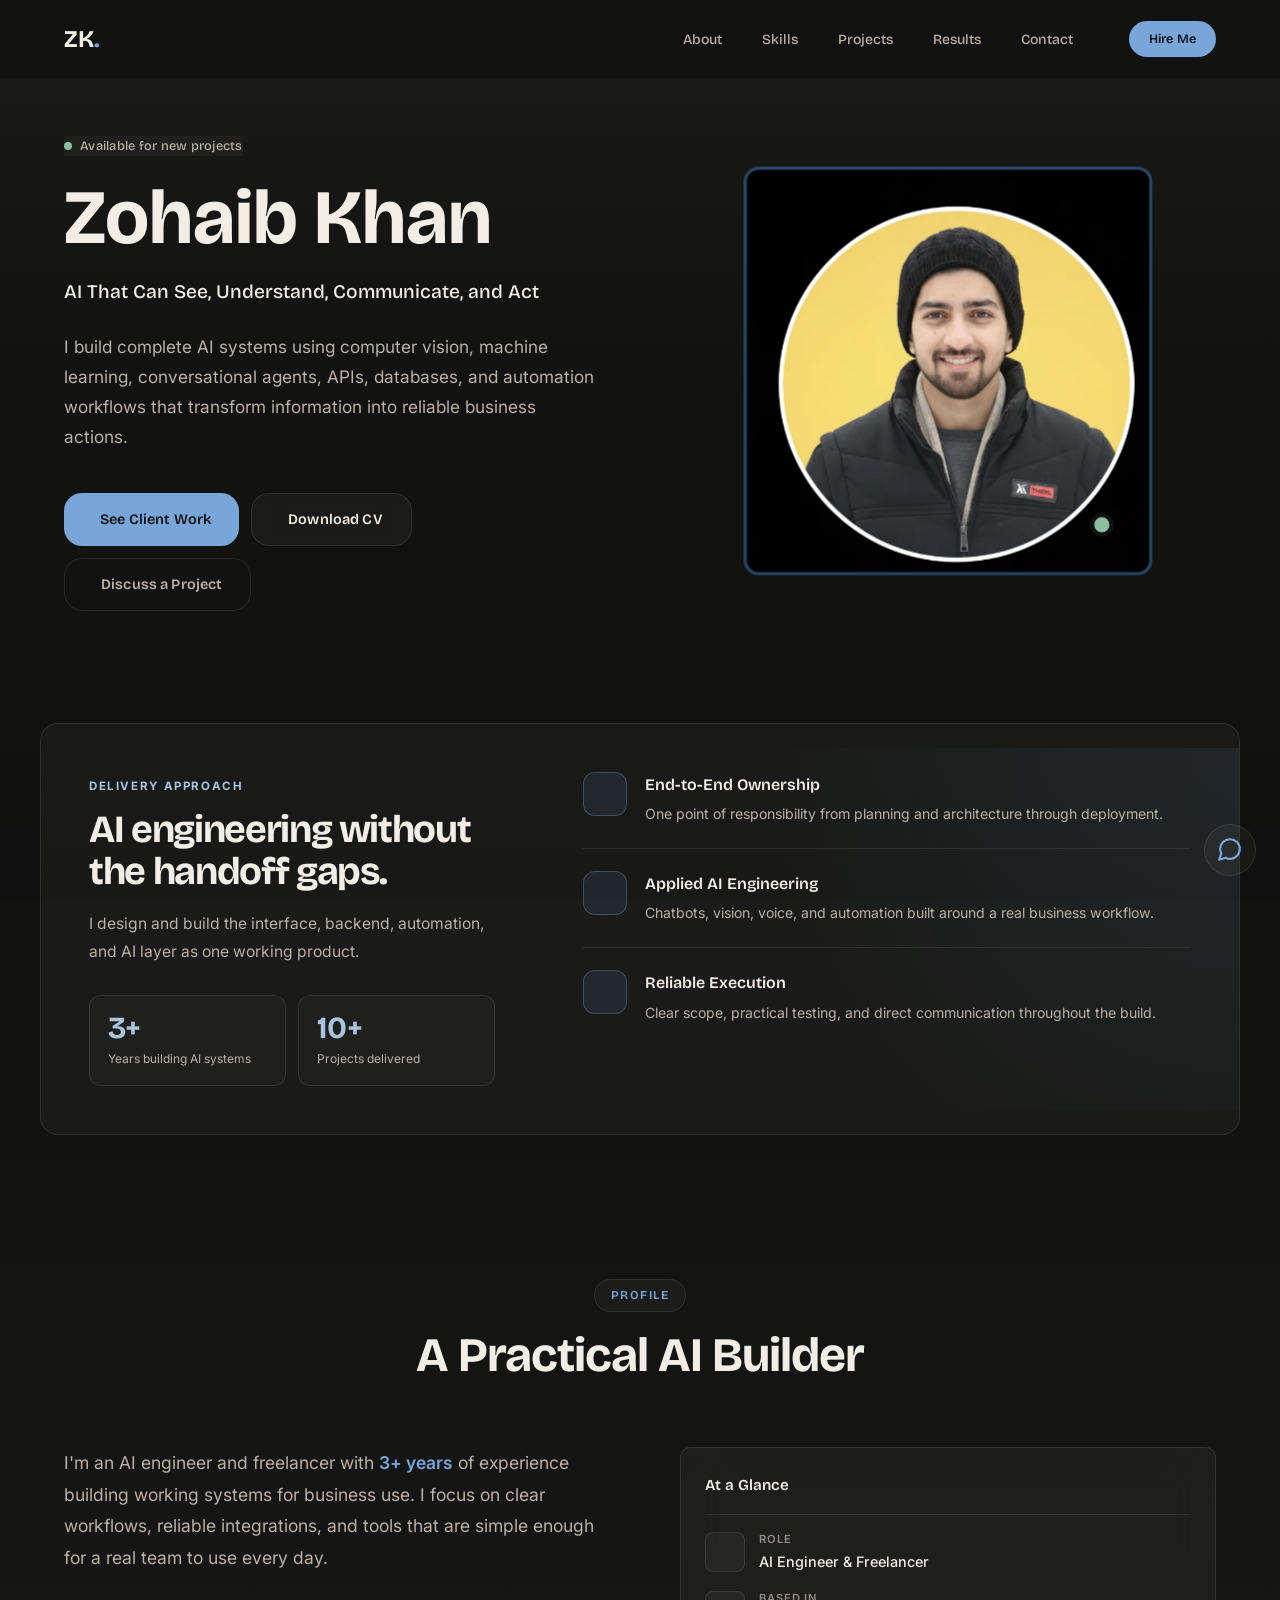
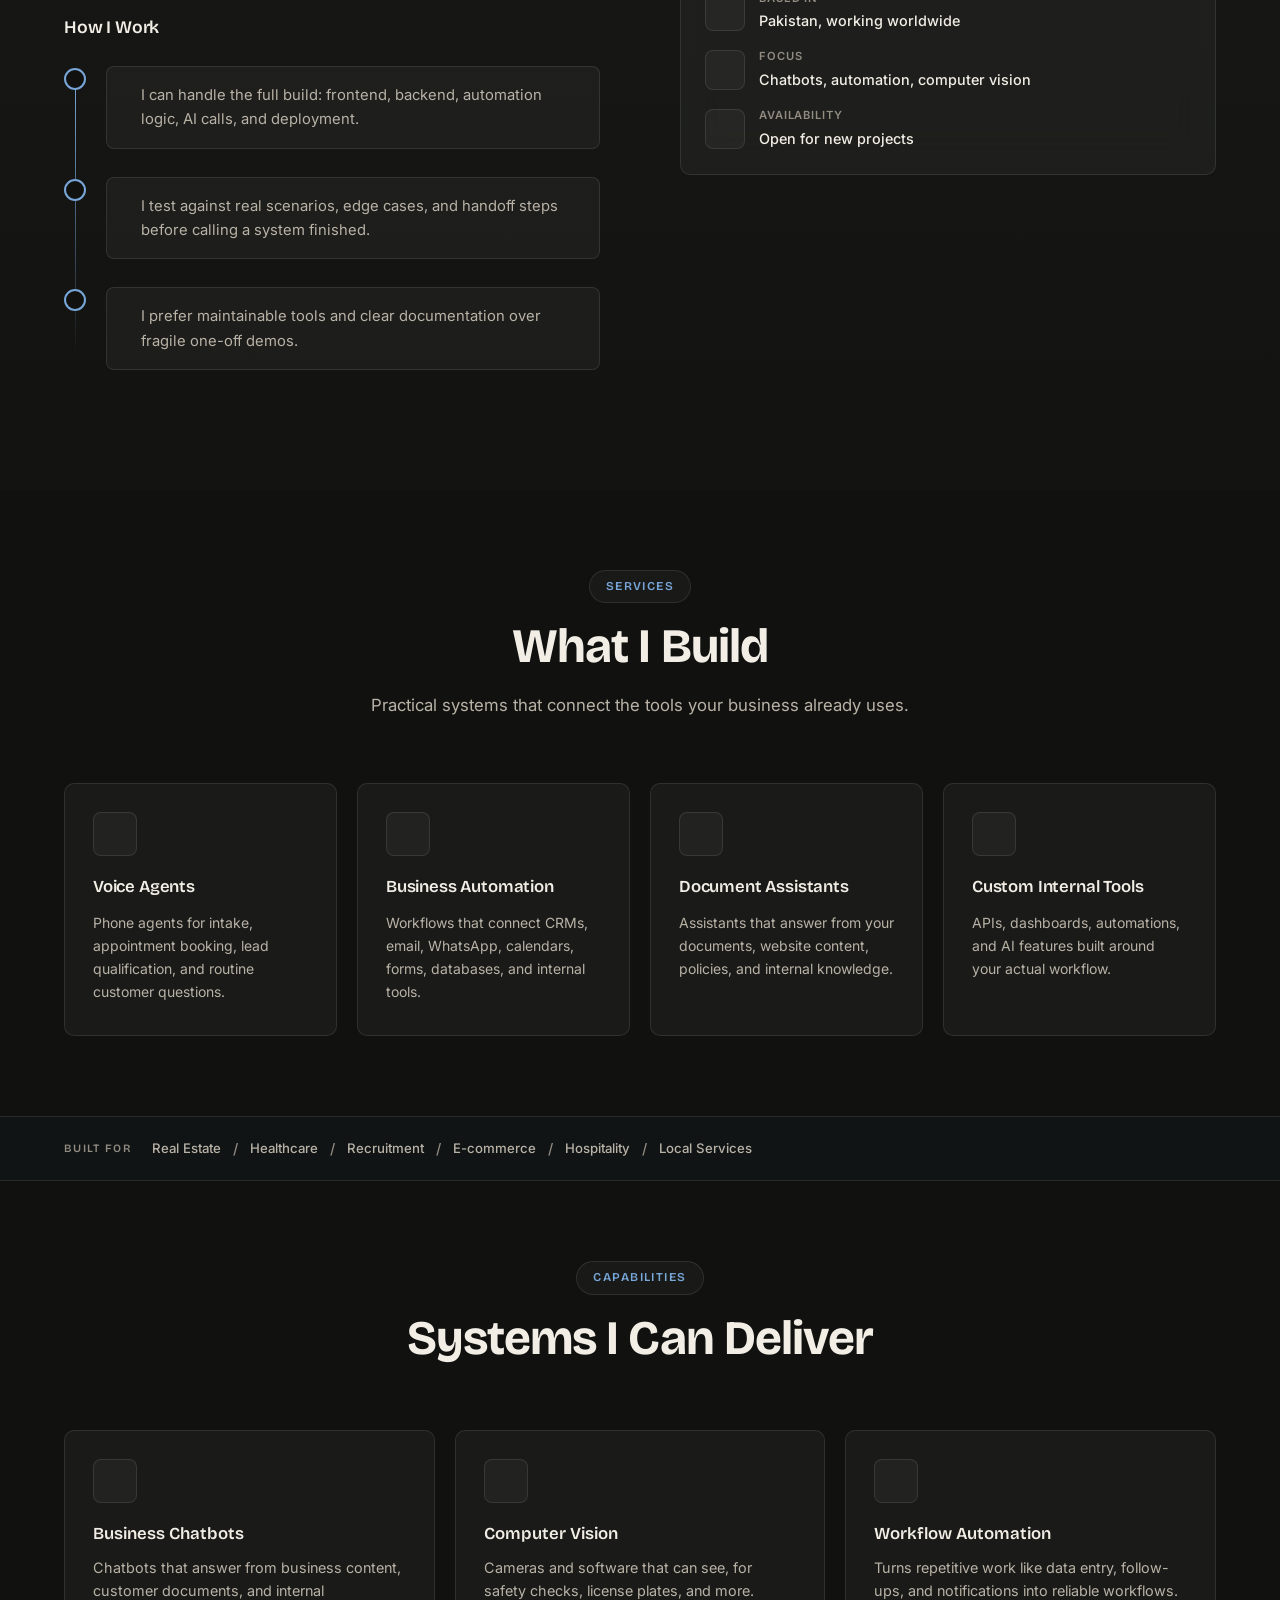
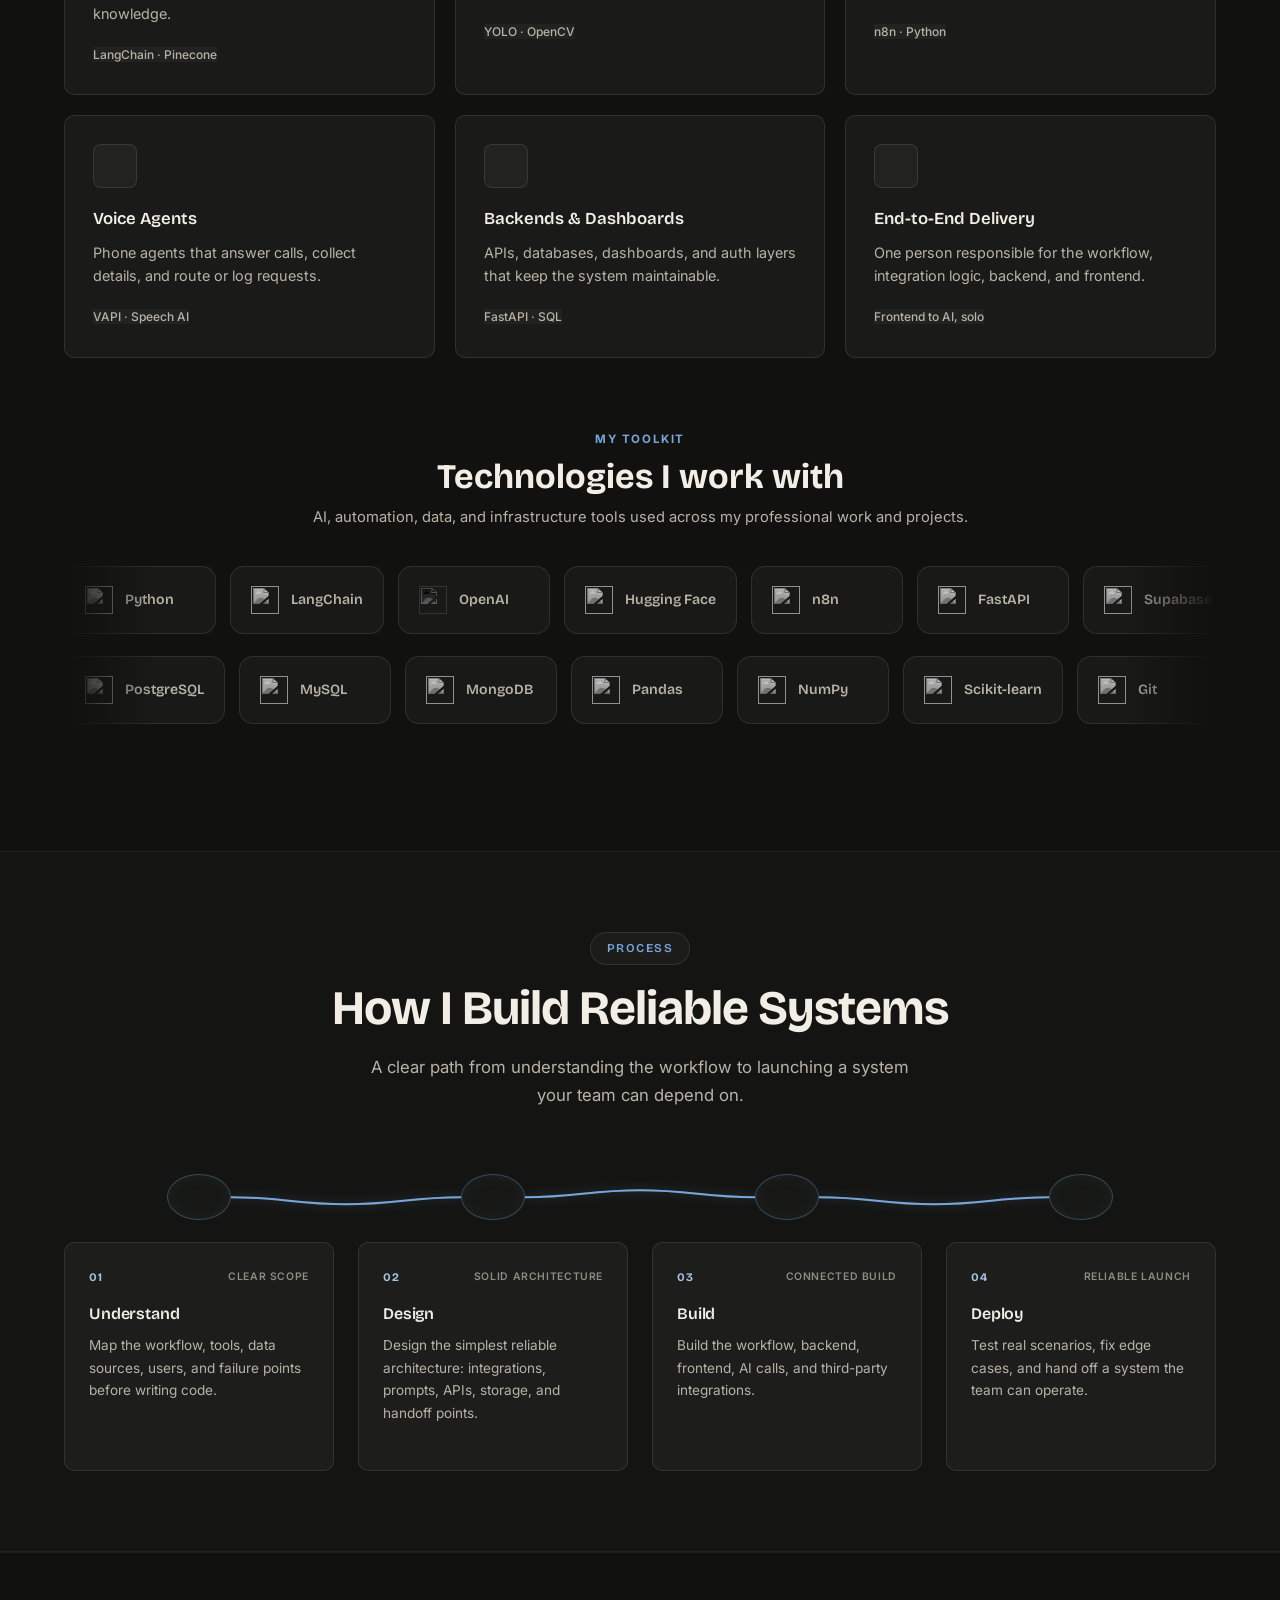
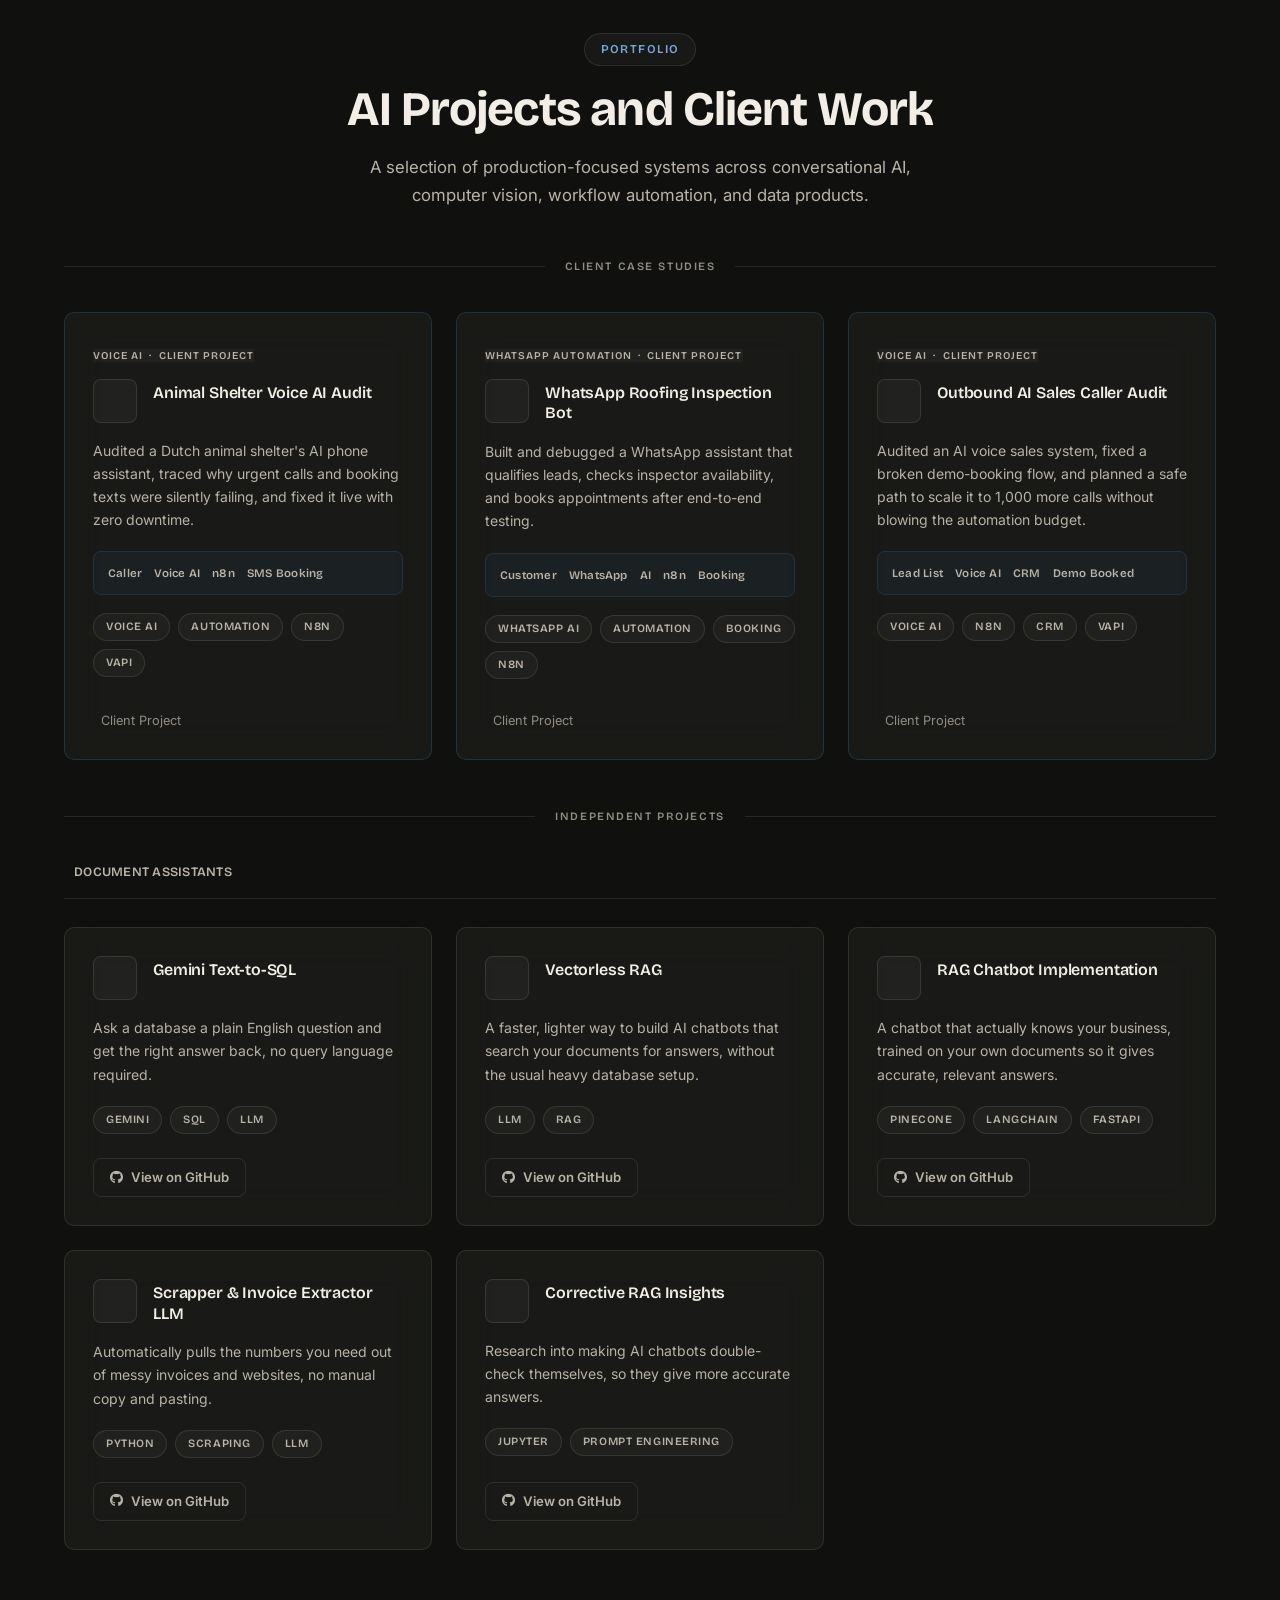
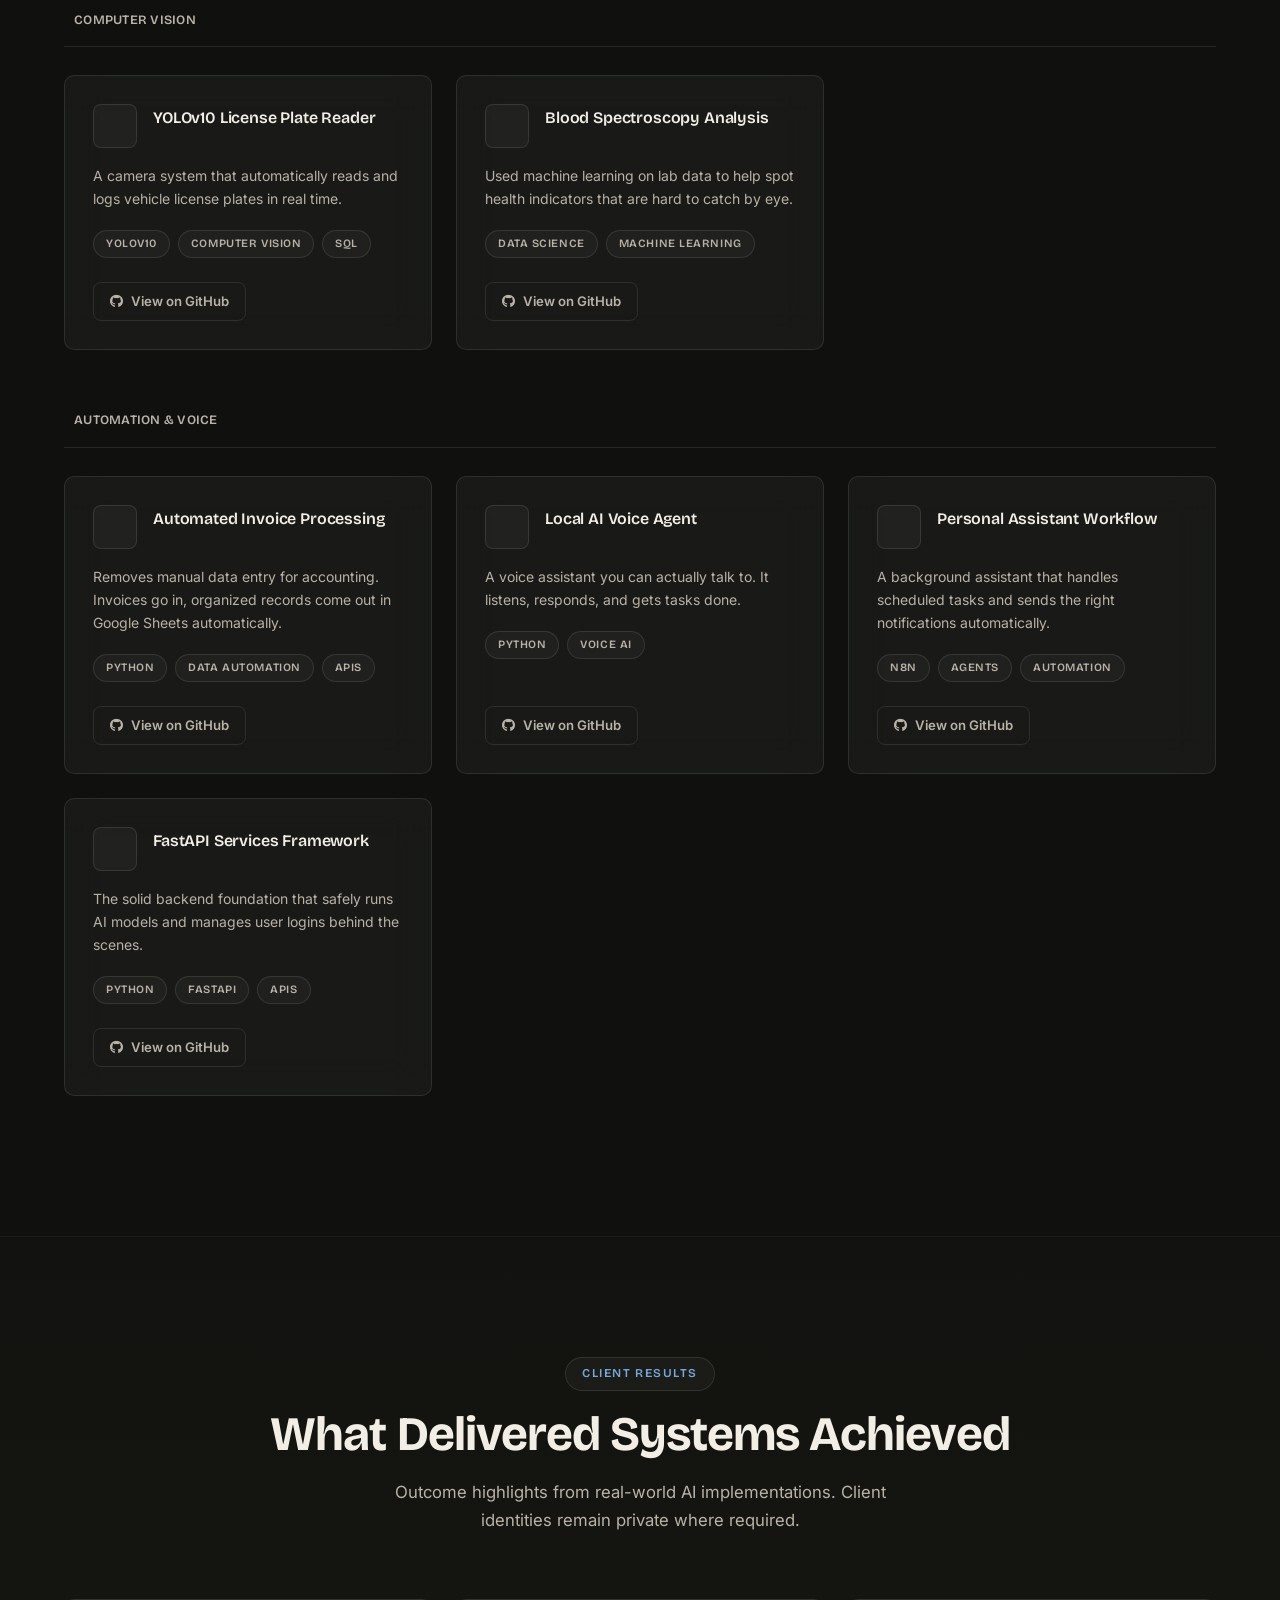
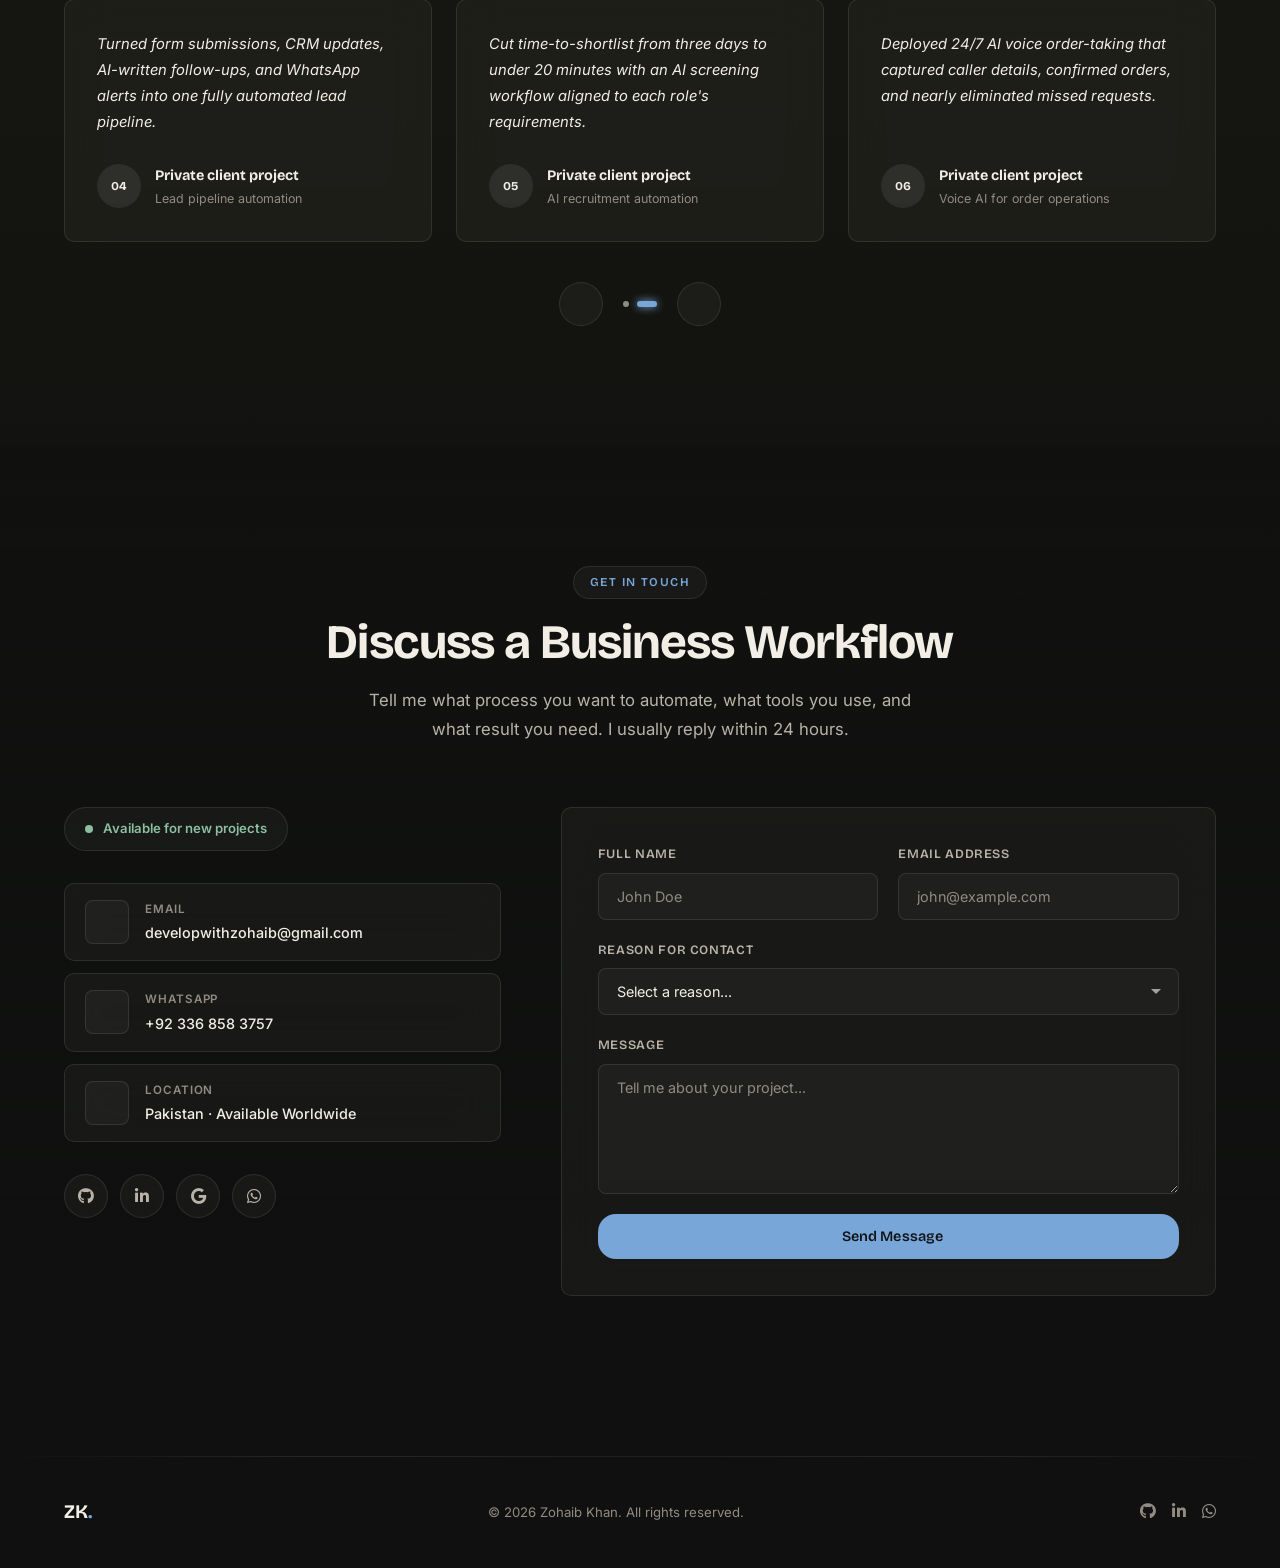
==== commit ff0f0510: "Add restrained editorial charcoal background" ====
--- a/index.html
+++ b/index.html
@@ -24,7 +24,7 @@
   <!-- Three.js (backup) -->
   <script src="https://cdnjs.cloudflare.com/ajax/libs/three.js/r128/three.min.js"></script>
 
-  <link rel="stylesheet" href="style.css?v=20260926-results" />
+  <link rel="stylesheet" href="style.css?v=20260926-editorial" />
   <link rel="stylesheet" href="chatbot.css?v=20260926-blue-icon" />
 </head>
 <body>
--- a/style.css
+++ b/style.css
@@ -2444,27 +2444,26 @@
 
 /* Trust-first redesign overrides */
 :root {
-  --bg-primary: #0f1113;
-  --bg-secondary: #151719;
-  --surface: rgba(255,255,255,0.035);
-  --surface-hover: rgba(255,255,255,0.055);
-  --border: rgba(255,255,255,0.10);
+  --bg-primary: #111210;
+  --bg-secondary: #171815;
+  --surface: rgba(244,239,229,0.038);
+  --surface-hover: rgba(244,239,229,0.058);
+  --border: rgba(229,222,210,0.11);
   --border-hover: rgba(126,156,190,0.34);
   --accent: #78a6d8;
   --accent-soft: #a9c4df;
   --accent-dim: rgba(120,166,216,0.10);
   --good: #8bbf9f;
   --good-dim: rgba(139,191,159,0.10);
-  --text-primary: #f4f1eb;
-  --text-secondary: #b7b0a6;
-  --text-muted: #8e887f;
+  --text-primary: #f2eee6;
+  --text-secondary: #b9b2a7;
+  --text-muted: #918b82;
   --radius-md: 10px;
   --radius-lg: 14px;
   --radius-xl: 18px;
   --shadow-glow-accent: none;
 }
 
-body::before,
 #heroCanvas,
 #hero3d,
 .image-glow,
@@ -2478,6 +2477,19 @@
   display: none !important;
 }
 
+body {
+  background-color: var(--bg-primary);
+  background-image: linear-gradient(180deg, #151512 0%, #111210 30%, #121310 67%, #0f100f 100%);
+  background-attachment: fixed;
+}
+
+body::before {
+  display: block;
+  opacity: 0.014;
+  background-size: 280px 280px;
+  mix-blend-mode: soft-light;
+}
+
 .gradient-text {
   color: var(--text-primary);
   background: none;
@@ -2485,14 +2497,14 @@
 }
 
 #navbar {
-  background: rgba(15,17,19,0.94);
+  background: rgba(17,18,16,0.94);
   box-shadow: none;
 }
 
 .hero-section {
   min-height: auto;
   padding: 132px 0 88px;
-  background: linear-gradient(180deg, rgba(120,166,216,0.045), transparent 58%);
+  background: linear-gradient(180deg, rgba(232,221,199,0.035), rgba(17,18,16,0) 68%);
 }
 
 .hero-container {
@@ -2645,6 +2657,34 @@
   box-shadow: none;
 }
 
+.about-section {
+  background: linear-gradient(180deg, rgba(244,239,229,0.012), rgba(244,239,229,0.022), rgba(244,239,229,0.012));
+}
+
+.process-section {
+  background: rgba(244,239,229,0.014);
+  border-top: 1px solid rgba(229,222,210,0.055);
+  border-bottom: 1px solid rgba(229,222,210,0.055);
+}
+
+.projects-section {
+  background: #10110f;
+  border-top: 1px solid rgba(229,222,210,0.055);
+  border-bottom: 1px solid rgba(229,222,210,0.055);
+}
+
+.reviews-section {
+  background: linear-gradient(180deg, #121310 0%, #151511 52%, #121310 100%);
+}
+
+.contact-section {
+  background: linear-gradient(180deg, rgba(17,18,16,0), #0f100f 82%);
+}
+
+.footer {
+  background: #0f100f;
+}
+
 @media (max-width: 768px) {
   .hero-section {
     padding-top: 108px;
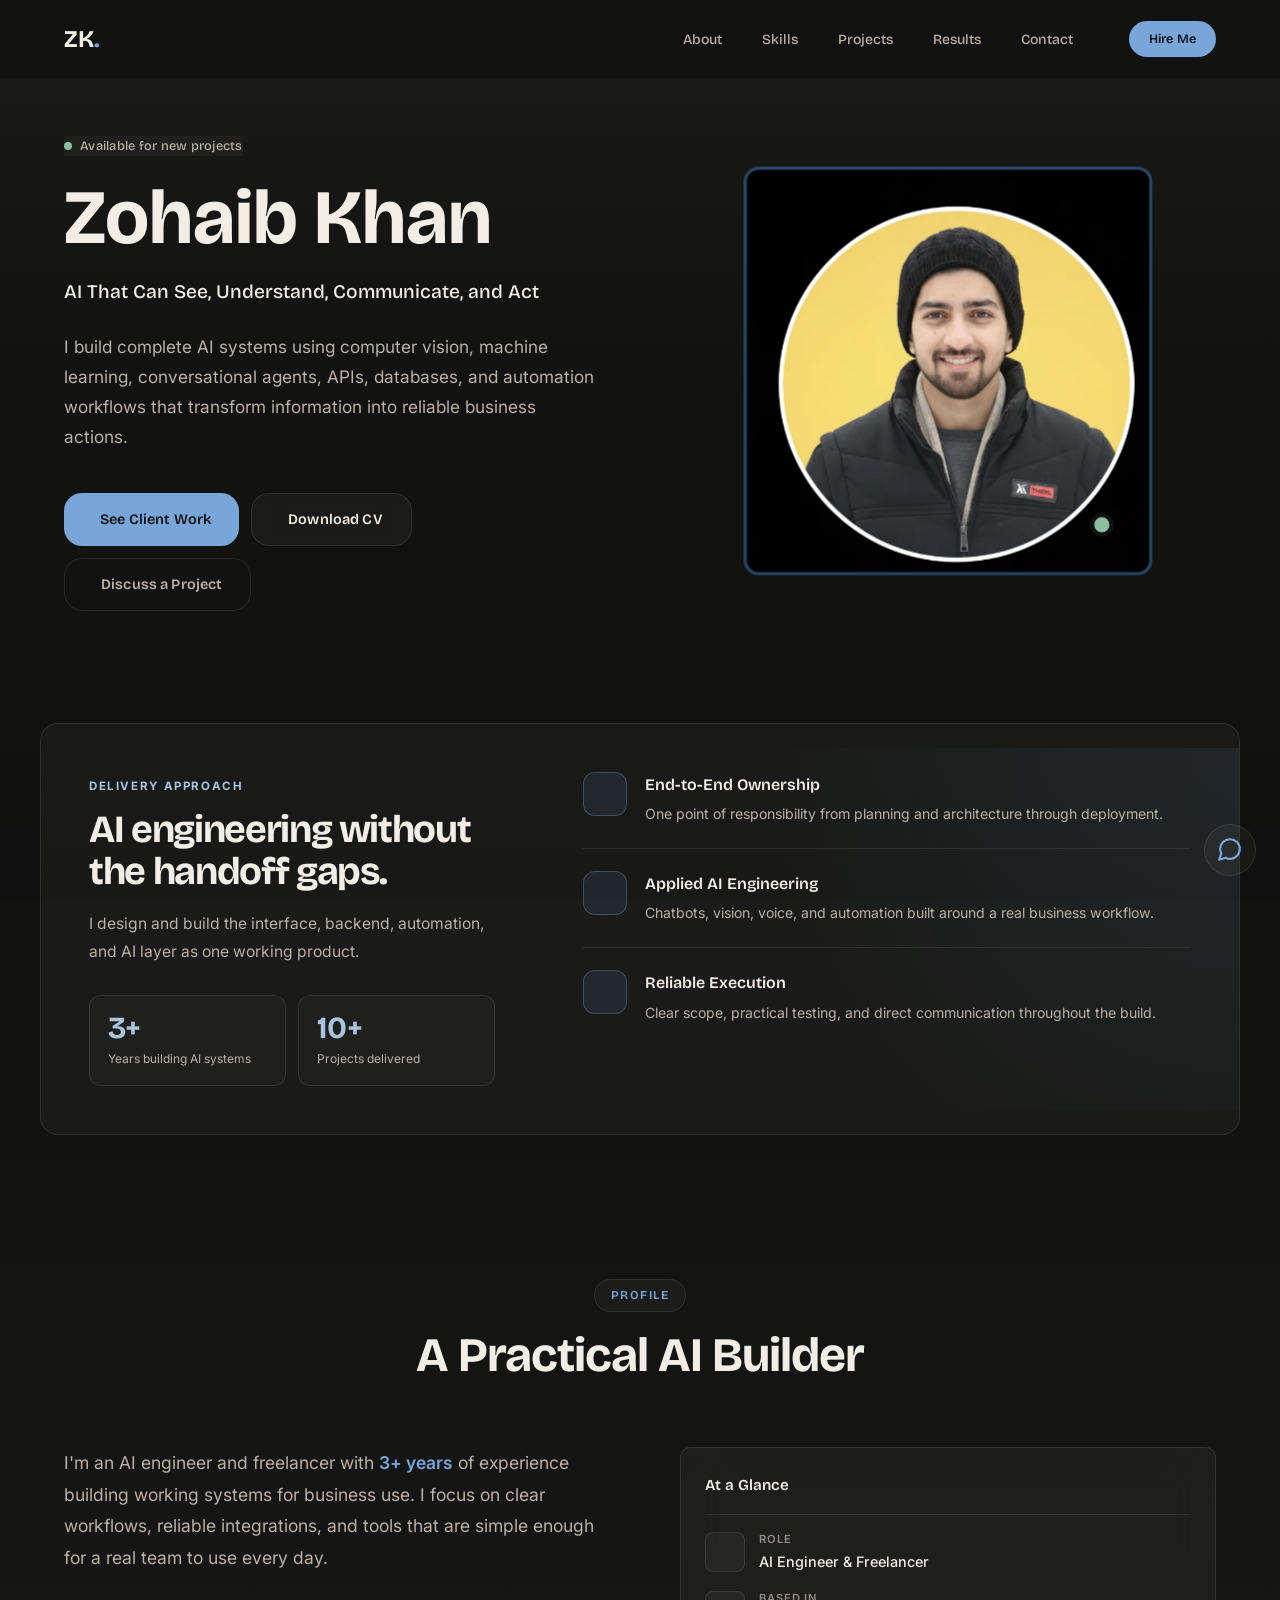
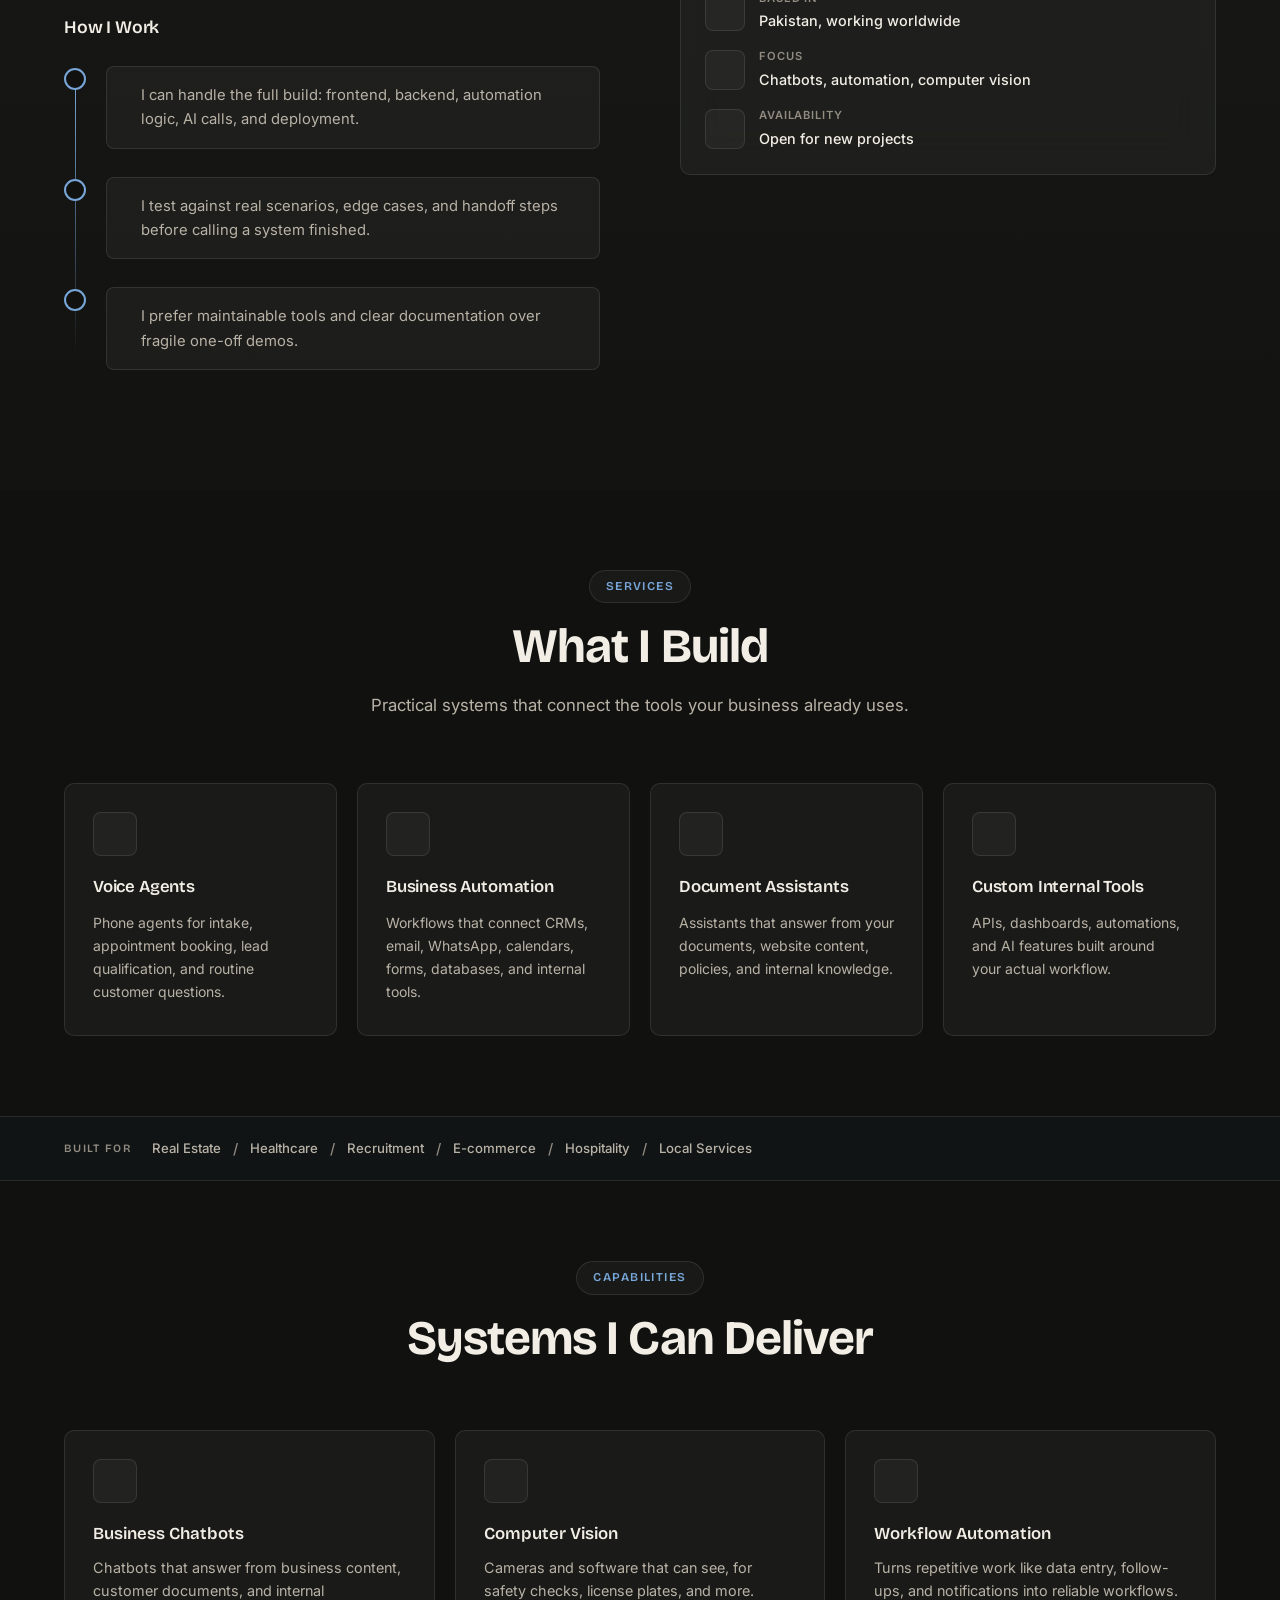
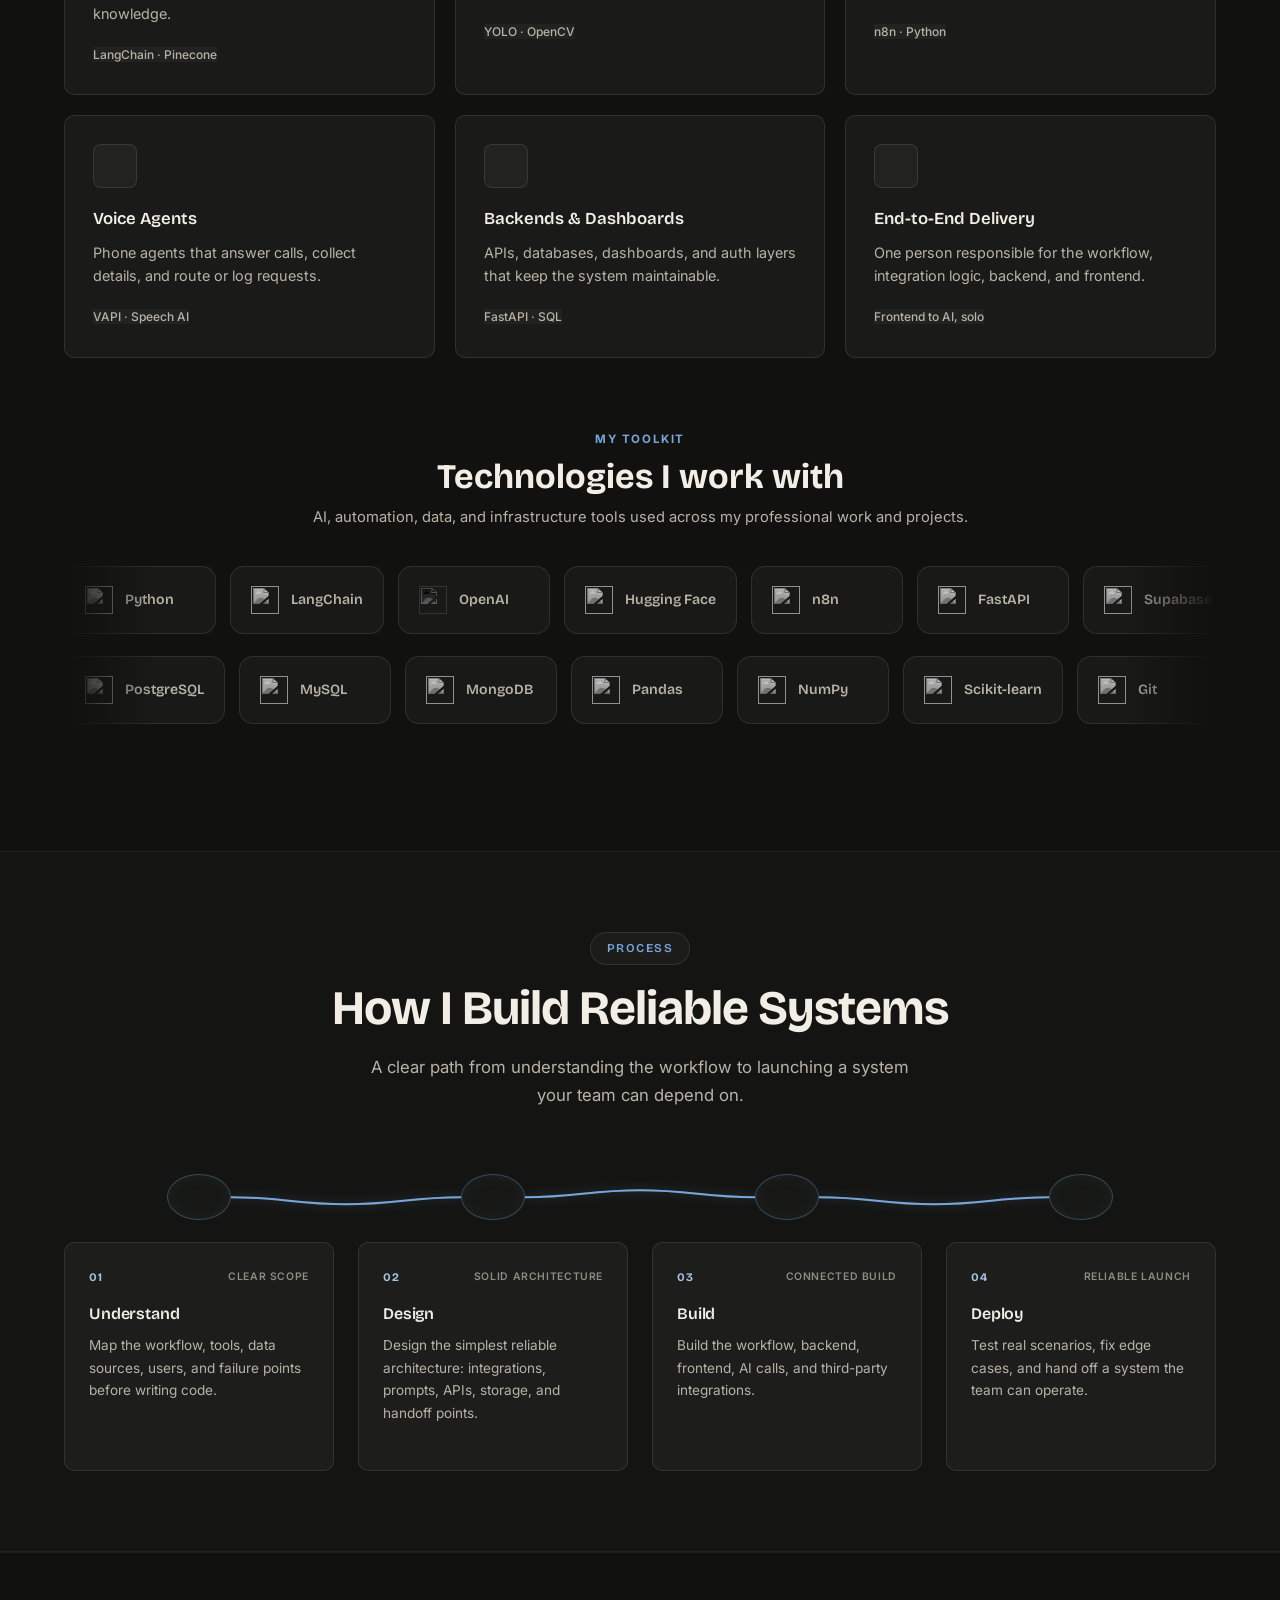
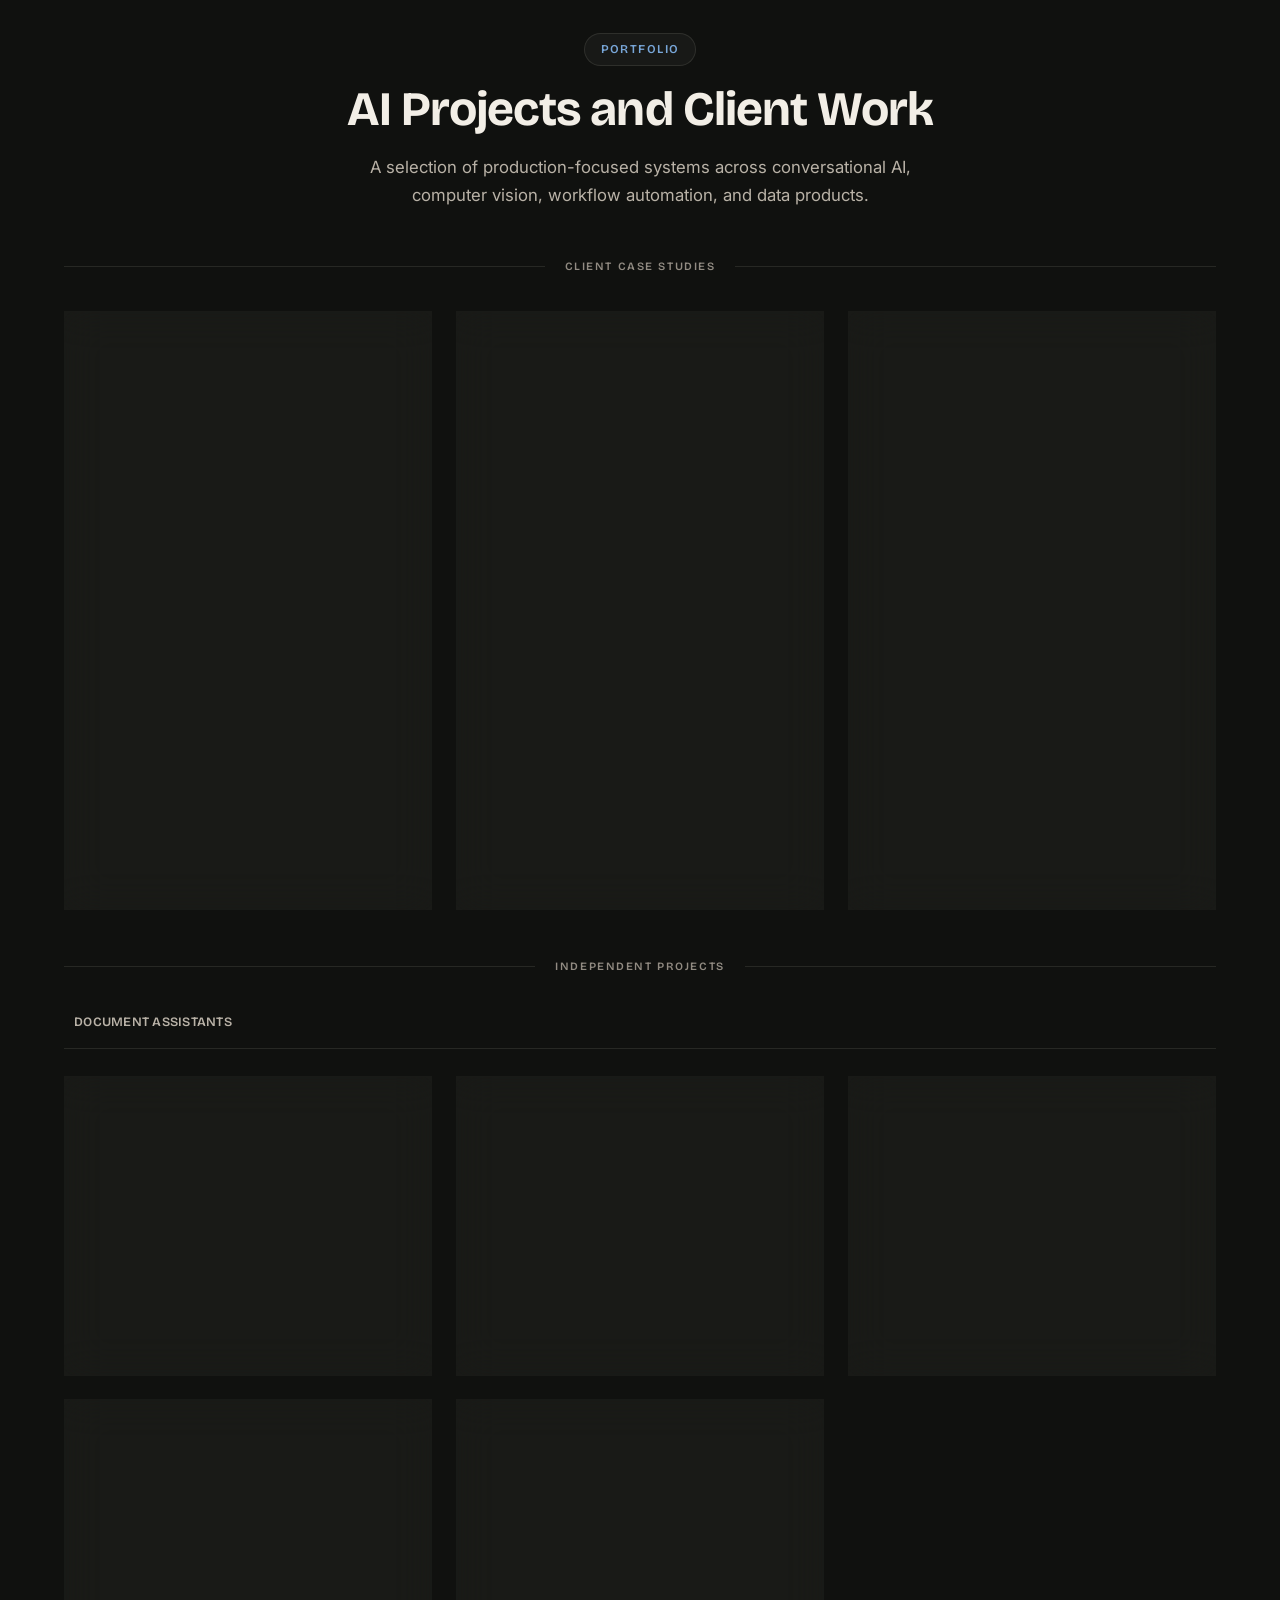
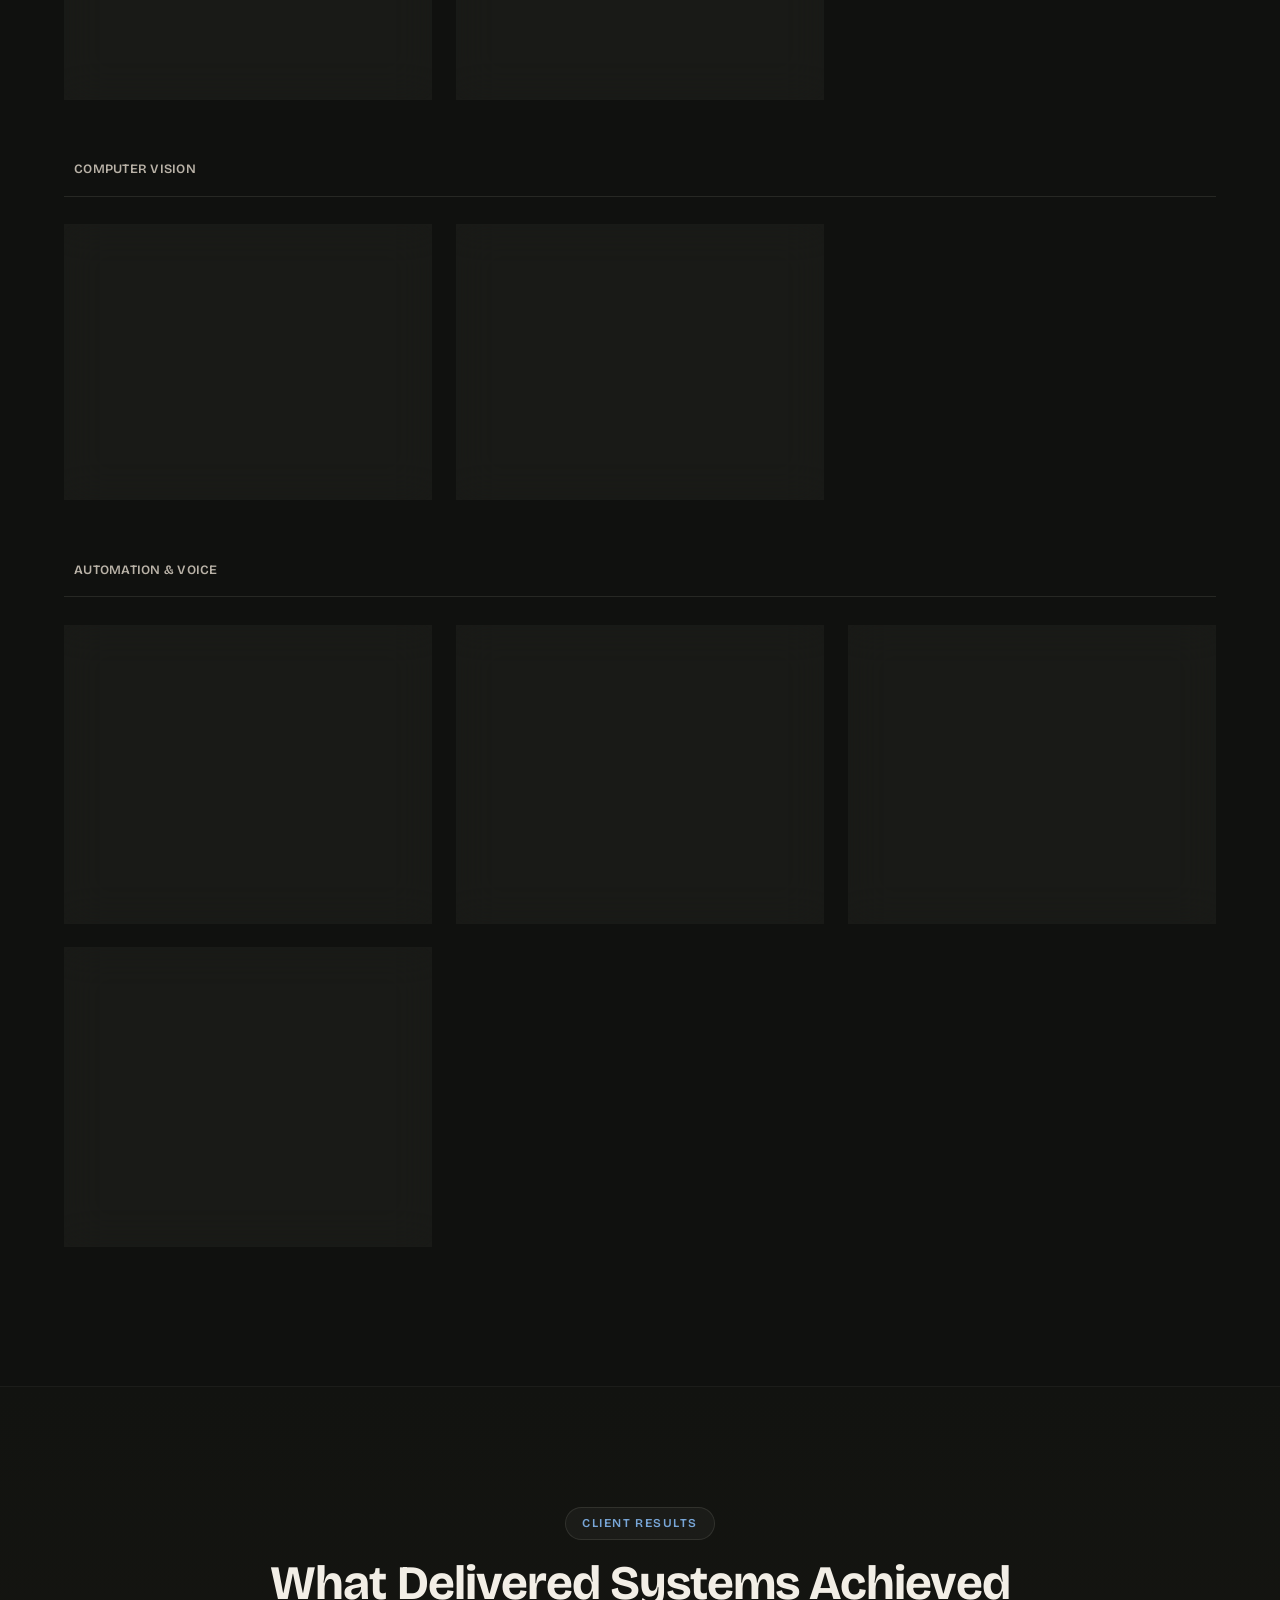
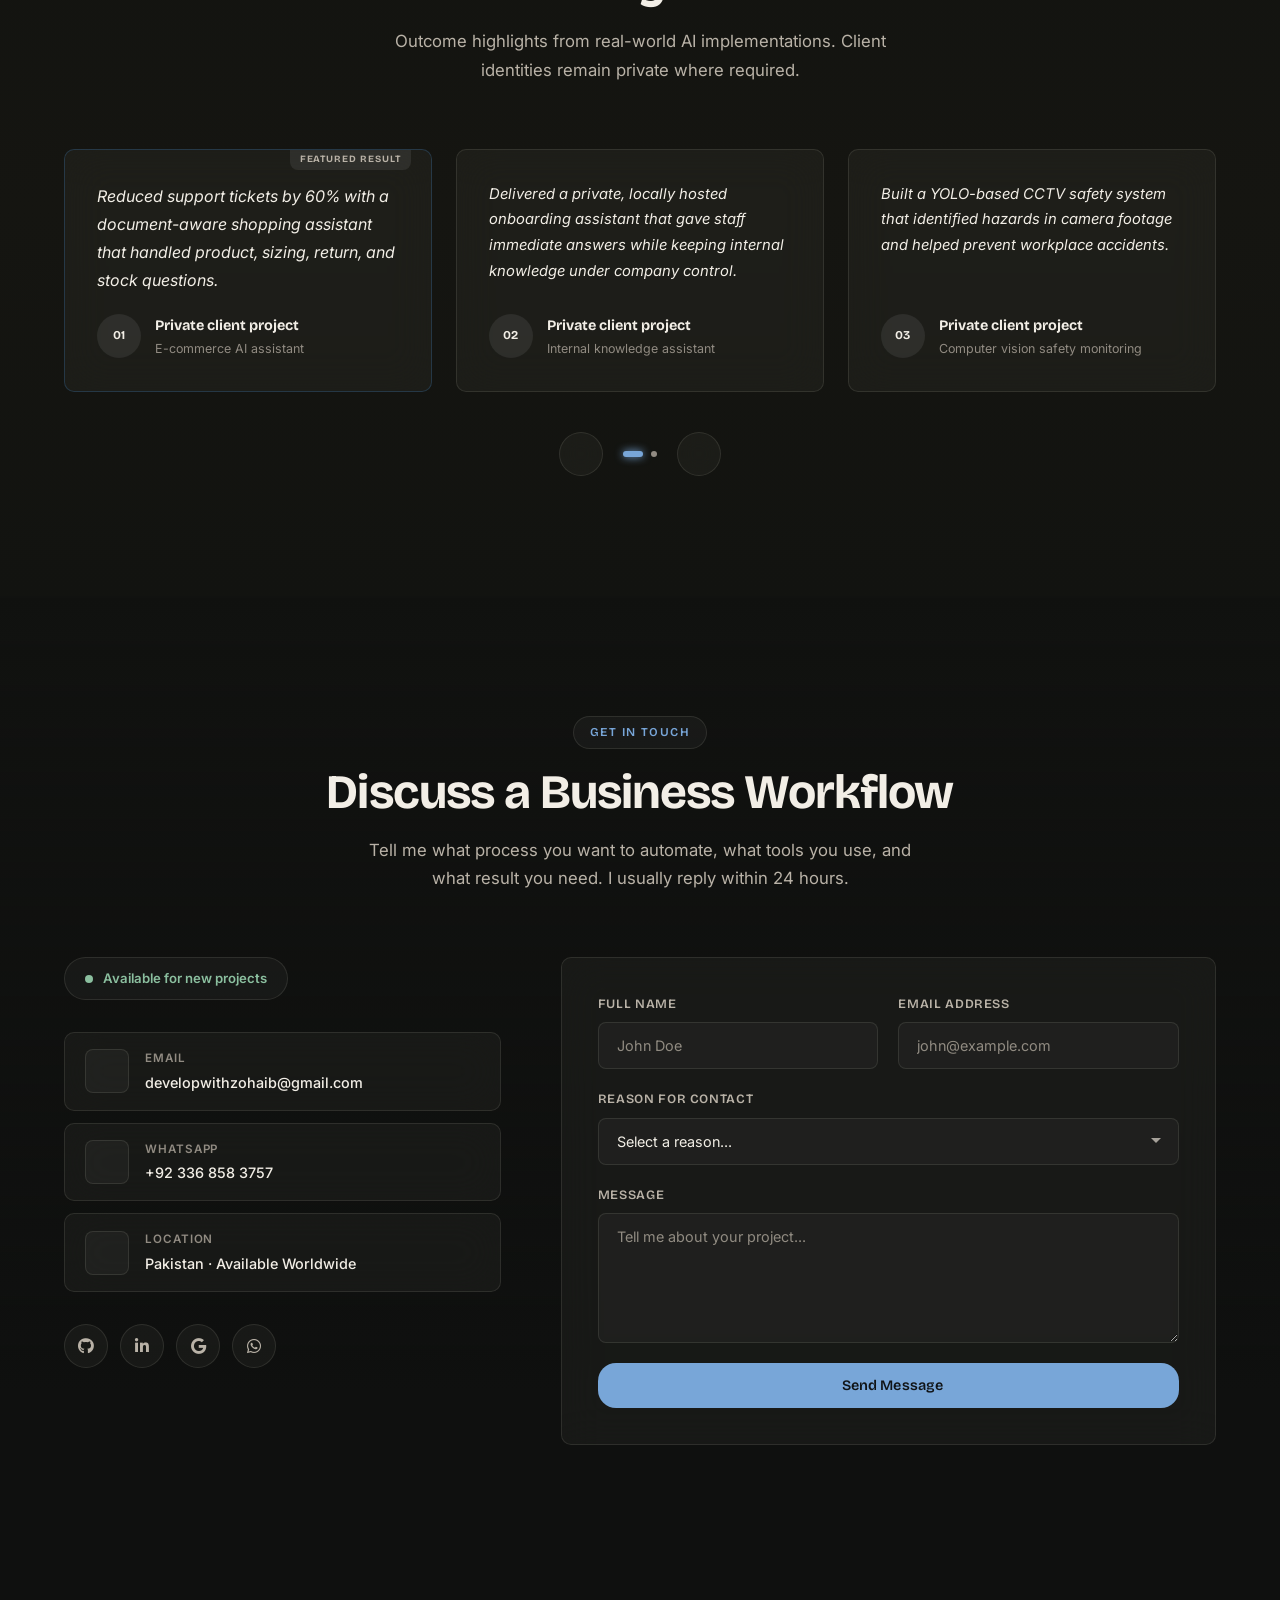
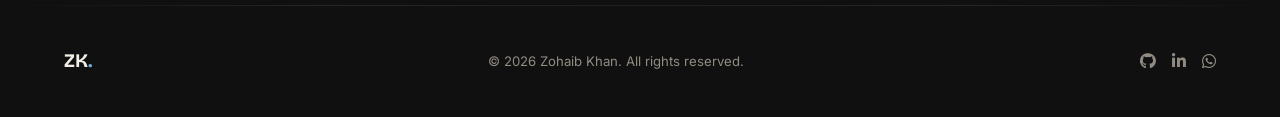
==== commit 3456a650: "Add visual system previews to featured projects" ====
--- a/index.html
+++ b/index.html
@@ -24,7 +24,7 @@
   <!-- Three.js (backup) -->
   <script src="https://cdnjs.cloudflare.com/ajax/libs/three.js/r128/three.min.js"></script>
 
-  <link rel="stylesheet" href="style.css?v=20260926-editorial" />
+  <link rel="stylesheet" href="style.css?v=20260926-project-visuals" />
   <link rel="stylesheet" href="chatbot.css?v=20260926-blue-icon" />
 </head>
 <body>
@@ -488,20 +488,37 @@
           <div class="featured-card-eyebrow">
             <span class="featured-type-tag">Voice AI &nbsp;·&nbsp; Client Project</span>
           </div>
+          <div class="project-proof proof-voice" role="img" aria-label="System snapshot showing an urgent caller routed through a voice AI assistant to a confirmed booking">
+            <div class="proof-topline">
+              <span>Live system map</span>
+              <span class="proof-state"><i></i> Recovered</span>
+            </div>
+            <div class="proof-route" aria-hidden="true">
+              <div class="proof-node is-active">
+                <i data-lucide="phone-incoming"></i>
+                <span>Urgent caller</span>
+              </div>
+              <span class="proof-connector"></span>
+              <div class="proof-node">
+                <i data-lucide="audio-lines"></i>
+                <span>Voice AI</span>
+              </div>
+              <span class="proof-connector"></span>
+              <div class="proof-node">
+                <i data-lucide="calendar-check-2"></i>
+                <span>Booking</span>
+              </div>
+            </div>
+            <div class="proof-results" aria-hidden="true">
+              <span><i data-lucide="circle-check"></i> Priority routing fixed</span>
+              <span><i data-lucide="circle-check"></i> SMS restored</span>
+            </div>
+          </div>
           <div class="card-header">
             <div class="card-icon"><i data-lucide="phone-call"></i></div>
             <h4 class="card-title">Animal Shelter Voice AI Audit</h4>
           </div>
           <p class="card-desc">Audited a Dutch animal shelter's AI phone assistant, traced why urgent calls and booking texts were silently failing, and fixed it live with zero downtime.</p>
-          <div class="project-flow">
-            <span>Caller</span>
-            <i data-lucide="arrow-right"></i>
-            <span>Voice AI</span>
-            <i data-lucide="arrow-right"></i>
-            <span>n8n</span>
-            <i data-lucide="arrow-right"></i>
-            <span>SMS Booking</span>
-          </div>
           <div class="card-tags">
             <span class="tag">Voice AI</span>
             <span class="tag">Automation</span>
@@ -520,22 +537,31 @@
           <div class="featured-card-eyebrow">
             <span class="featured-type-tag">WhatsApp Automation &nbsp;·&nbsp; Client Project</span>
           </div>
+          <div class="project-proof proof-whatsapp" role="img" aria-label="Conversation snapshot showing a roofing lead qualified in WhatsApp and an inspection slot confirmed">
+            <div class="proof-topline">
+              <span>Conversation workflow</span>
+              <span class="proof-state"><i></i> Appointment set</span>
+            </div>
+            <div class="proof-chat" aria-hidden="true">
+              <div class="proof-message proof-message--in">
+                <small>Customer</small>
+                <span>Roof inspection</span>
+              </div>
+              <div class="proof-message proof-message--out">
+                <small>AI assistant</small>
+                <span>Slot available</span>
+              </div>
+            </div>
+            <div class="proof-booking" aria-hidden="true">
+              <div class="proof-date"><i data-lucide="calendar-days"></i><span><small>Inspection</small>Slot confirmed</span></div>
+              <span class="proof-check"><i data-lucide="check"></i></span>
+            </div>
+          </div>
           <div class="card-header">
             <div class="card-icon"><i data-lucide="calendar-check"></i></div>
             <h4 class="card-title">WhatsApp Roofing Inspection Bot</h4>
           </div>
           <p class="card-desc">Built and debugged a WhatsApp assistant that qualifies leads, checks inspector availability, and books appointments after end-to-end testing.</p>
-          <div class="project-flow">
-            <span>Customer</span>
-            <i data-lucide="arrow-right"></i>
-            <span>WhatsApp</span>
-            <i data-lucide="arrow-right"></i>
-            <span>AI</span>
-            <i data-lucide="arrow-right"></i>
-            <span>n8n</span>
-            <i data-lucide="arrow-right"></i>
-            <span>Booking</span>
-          </div>
           <div class="card-tags">
             <span class="tag">WhatsApp AI</span>
             <span class="tag">Automation</span>
@@ -554,20 +580,34 @@
           <div class="featured-card-eyebrow">
             <span class="featured-type-tag">Voice AI &nbsp;·&nbsp; Client Project</span>
           </div>
+          <div class="project-proof proof-outbound" role="img" aria-label="Outbound sales workflow snapshot showing a lead connected by voice AI, synced to CRM, and booked for a demo">
+            <div class="proof-topline">
+              <span>Outbound sequence</span>
+              <span class="proof-state"><i></i> Connected</span>
+            </div>
+            <div class="proof-call-strip" aria-hidden="true">
+              <span class="proof-call-icon"><i data-lucide="phone-outgoing"></i></span>
+              <div>
+                <small>AI sales call</small>
+                <div class="proof-waveform">
+                  <i></i><i></i><i></i><i></i><i></i><i></i><i></i><i></i><i></i><i></i><i></i><i></i>
+                </div>
+              </div>
+              <span class="proof-duration">Live</span>
+            </div>
+            <div class="proof-pipeline" aria-hidden="true">
+              <span><i data-lucide="user-round"></i> Lead</span>
+              <i data-lucide="chevron-right"></i>
+              <span><i data-lucide="database"></i> CRM synced</span>
+              <i data-lucide="chevron-right"></i>
+              <span class="is-complete"><i data-lucide="calendar-check-2"></i> Demo booked</span>
+            </div>
+          </div>
           <div class="card-header">
             <div class="card-icon"><i data-lucide="phone-outgoing"></i></div>
             <h4 class="card-title">Outbound AI Sales Caller Audit</h4>
           </div>
           <p class="card-desc">Audited an AI voice sales system, fixed a broken demo-booking flow, and planned a safe path to scale it to 1,000 more calls without blowing the automation budget.</p>
-          <div class="project-flow">
-            <span>Lead List</span>
-            <i data-lucide="arrow-right"></i>
-            <span>Voice AI</span>
-            <i data-lucide="arrow-right"></i>
-            <span>CRM</span>
-            <i data-lucide="arrow-right"></i>
-            <span>Demo Booked</span>
-          </div>
           <div class="card-tags">
             <span class="tag">Voice AI</span>
             <span class="tag">n8n</span>
--- a/style.css
+++ b/style.css
@@ -2320,6 +2320,337 @@
   letter-spacing: 0.1em;
   text-transform: uppercase;
   color: var(--accent);
+}
+
+/* Purpose-built system snapshots for the featured client work. These are
+   deliberately diagrammatic rather than pretend product screenshots. */
+.project-proof {
+  position: relative;
+  min-height: 190px;
+  margin-bottom: 22px;
+  padding: 15px;
+  overflow: hidden;
+  border: 1px solid rgba(169, 196, 223, 0.16);
+  border-radius: 9px;
+  background:
+    linear-gradient(145deg, rgba(120, 166, 216, 0.09), rgba(255, 255, 255, 0.018) 52%, rgba(139, 191, 159, 0.04)),
+    #121411;
+}
+
+.project-proof::after {
+  content: '';
+  position: absolute;
+  inset: 0;
+  z-index: 0;
+  pointer-events: none;
+  opacity: 0.32;
+  background-image:
+    linear-gradient(rgba(255, 255, 255, 0.018) 1px, transparent 1px),
+    linear-gradient(90deg, rgba(255, 255, 255, 0.018) 1px, transparent 1px);
+  background-size: 24px 24px;
+  mask-image: linear-gradient(to bottom, black, transparent 78%);
+}
+
+.project-proof > * {
+  position: relative;
+  z-index: 1;
+}
+
+.proof-topline {
+  display: flex;
+  align-items: center;
+  justify-content: space-between;
+  gap: 10px;
+  padding-bottom: 12px;
+  border-bottom: 1px solid rgba(229, 222, 210, 0.08);
+  color: var(--text-muted);
+  font-family: var(--font-heading);
+  font-size: 0.59rem;
+  font-weight: 650;
+  letter-spacing: 0.09em;
+  text-transform: uppercase;
+}
+
+.proof-state {
+  display: inline-flex;
+  align-items: center;
+  gap: 6px;
+  color: #9fc5aa;
+  letter-spacing: 0.05em;
+  white-space: nowrap;
+}
+
+.proof-state > i {
+  width: 6px;
+  height: 6px;
+  border-radius: 50%;
+  background: #8bbf9f;
+  box-shadow: 0 0 0 3px rgba(139, 191, 159, 0.11);
+}
+
+.proof-route {
+  display: grid;
+  grid-template-columns: minmax(0, 1fr) 14px minmax(0, 1fr) 14px minmax(0, 1fr);
+  align-items: center;
+  gap: 5px;
+  margin-top: 19px;
+}
+
+.proof-node {
+  display: grid;
+  place-items: center;
+  gap: 8px;
+  min-width: 0;
+  padding: 13px 5px 11px;
+  border: 1px solid rgba(229, 222, 210, 0.1);
+  border-radius: 8px;
+  background: rgba(255, 255, 255, 0.025);
+  color: var(--text-secondary);
+  text-align: center;
+}
+
+.proof-node.is-active {
+  border-color: rgba(120, 166, 216, 0.28);
+  background: rgba(120, 166, 216, 0.08);
+  color: var(--text-primary);
+}
+
+.proof-node svg {
+  width: 16px;
+  height: 16px;
+  color: var(--accent-soft);
+}
+
+.proof-node span {
+  max-width: 100%;
+  overflow: hidden;
+  font-family: var(--font-heading);
+  font-size: 0.61rem;
+  font-weight: 600;
+  text-overflow: ellipsis;
+  white-space: nowrap;
+}
+
+.proof-connector {
+  position: relative;
+  height: 1px;
+  background: rgba(120, 166, 216, 0.38);
+}
+
+.proof-connector::after {
+  content: '';
+  position: absolute;
+  top: -2px;
+  right: -1px;
+  width: 4px;
+  height: 4px;
+  border-top: 1px solid var(--accent);
+  border-right: 1px solid var(--accent);
+  transform: rotate(45deg);
+}
+
+.proof-results {
+  display: flex;
+  flex-wrap: wrap;
+  gap: 7px;
+  margin-top: 13px;
+}
+
+.proof-results span {
+  display: inline-flex;
+  align-items: center;
+  gap: 5px;
+  color: #aeb8ad;
+  font-size: 0.62rem;
+}
+
+.proof-results svg {
+  width: 12px;
+  height: 12px;
+  color: var(--good);
+}
+
+.proof-chat {
+  display: grid;
+  grid-template-columns: 1fr 1fr;
+  gap: 8px;
+  margin-top: 13px;
+}
+
+.proof-message {
+  width: 100%;
+  min-width: 0;
+  padding: 7px 8px;
+  border: 1px solid rgba(229, 222, 210, 0.09);
+  border-radius: 8px 8px 8px 3px;
+  background: rgba(255, 255, 255, 0.035);
+}
+
+.proof-message--out {
+  border-color: rgba(120, 166, 216, 0.2);
+  border-radius: 8px 8px 3px 8px;
+  background: rgba(120, 166, 216, 0.085);
+}
+
+.proof-message small,
+.proof-call-strip small,
+.proof-date small {
+  display: block;
+  margin-bottom: 3px;
+  color: var(--text-muted);
+  font-family: var(--font-heading);
+  font-size: 0.52rem;
+  font-weight: 650;
+  letter-spacing: 0.07em;
+  text-transform: uppercase;
+}
+
+.proof-message span {
+  display: block;
+  overflow: hidden;
+  color: var(--text-secondary);
+  font-size: 0.65rem;
+  text-overflow: ellipsis;
+  white-space: nowrap;
+}
+
+.proof-booking {
+  display: flex;
+  align-items: center;
+  justify-content: space-between;
+  margin-top: 10px;
+  padding: 8px 10px;
+  border: 1px solid rgba(139, 191, 159, 0.16);
+  border-radius: 8px;
+  background: rgba(139, 191, 159, 0.055);
+}
+
+.proof-whatsapp .proof-booking {
+  padding-block: 5px;
+}
+
+.proof-date {
+  display: flex;
+  align-items: center;
+  gap: 9px;
+  color: var(--text-primary);
+  font-family: var(--font-heading);
+  font-size: 0.67rem;
+  font-weight: 600;
+}
+
+.proof-date > svg {
+  width: 16px;
+  height: 16px;
+  color: var(--good);
+}
+
+.proof-date small { margin: 0 0 2px; }
+
+.proof-check {
+  display: grid;
+  place-items: center;
+  width: 22px;
+  height: 22px;
+  border-radius: 50%;
+  background: rgba(139, 191, 159, 0.13);
+  color: var(--good);
+}
+
+.proof-check svg {
+  width: 12px;
+  height: 12px;
+}
+
+.proof-call-strip {
+  display: grid;
+  grid-template-columns: auto minmax(0, 1fr) auto;
+  align-items: center;
+  gap: 11px;
+  margin-top: 17px;
+  padding: 11px;
+  border: 1px solid rgba(120, 166, 216, 0.18);
+  border-radius: 8px;
+  background: rgba(120, 166, 216, 0.065);
+}
+
+.proof-call-icon {
+  display: grid;
+  place-items: center;
+  width: 31px;
+  height: 31px;
+  border-radius: 50%;
+  background: rgba(120, 166, 216, 0.12);
+  color: var(--accent-soft);
+}
+
+.proof-call-icon svg {
+  width: 14px;
+  height: 14px;
+}
+
+.proof-call-strip small { margin-bottom: 6px; }
+
+.proof-waveform {
+  display: flex;
+  align-items: center;
+  gap: 3px;
+  height: 15px;
+}
+
+.proof-waveform i {
+  width: 2px;
+  height: 7px;
+  border-radius: 2px;
+  background: var(--accent-soft);
+  opacity: 0.66;
+}
+
+.proof-waveform i:nth-child(2n) { height: 13px; }
+.proof-waveform i:nth-child(3n) { height: 9px; opacity: 0.9; }
+.proof-waveform i:nth-child(5n) { height: 15px; }
+
+.proof-duration {
+  color: #9fc5aa;
+  font-family: var(--font-heading);
+  font-size: 0.58rem;
+  font-weight: 700;
+  letter-spacing: 0.08em;
+  text-transform: uppercase;
+}
+
+.proof-pipeline {
+  display: flex;
+  align-items: center;
+  justify-content: space-between;
+  gap: 5px;
+  margin-top: 18px;
+}
+
+.proof-pipeline span {
+  display: inline-flex;
+  align-items: center;
+  gap: 5px;
+  min-width: 0;
+  color: var(--text-muted);
+  font-family: var(--font-heading);
+  font-size: 0.57rem;
+  font-weight: 600;
+  white-space: nowrap;
+}
+
+.proof-pipeline span.is-complete { color: #a8c8b1; }
+
+.proof-pipeline svg {
+  width: 11px;
+  height: 11px;
+  flex: 0 0 auto;
+  color: var(--accent-soft);
+}
+
+.proof-pipeline > svg {
+  width: 10px;
+  color: rgba(169, 196, 223, 0.42);
 }
 
 /* System flow chip row */
